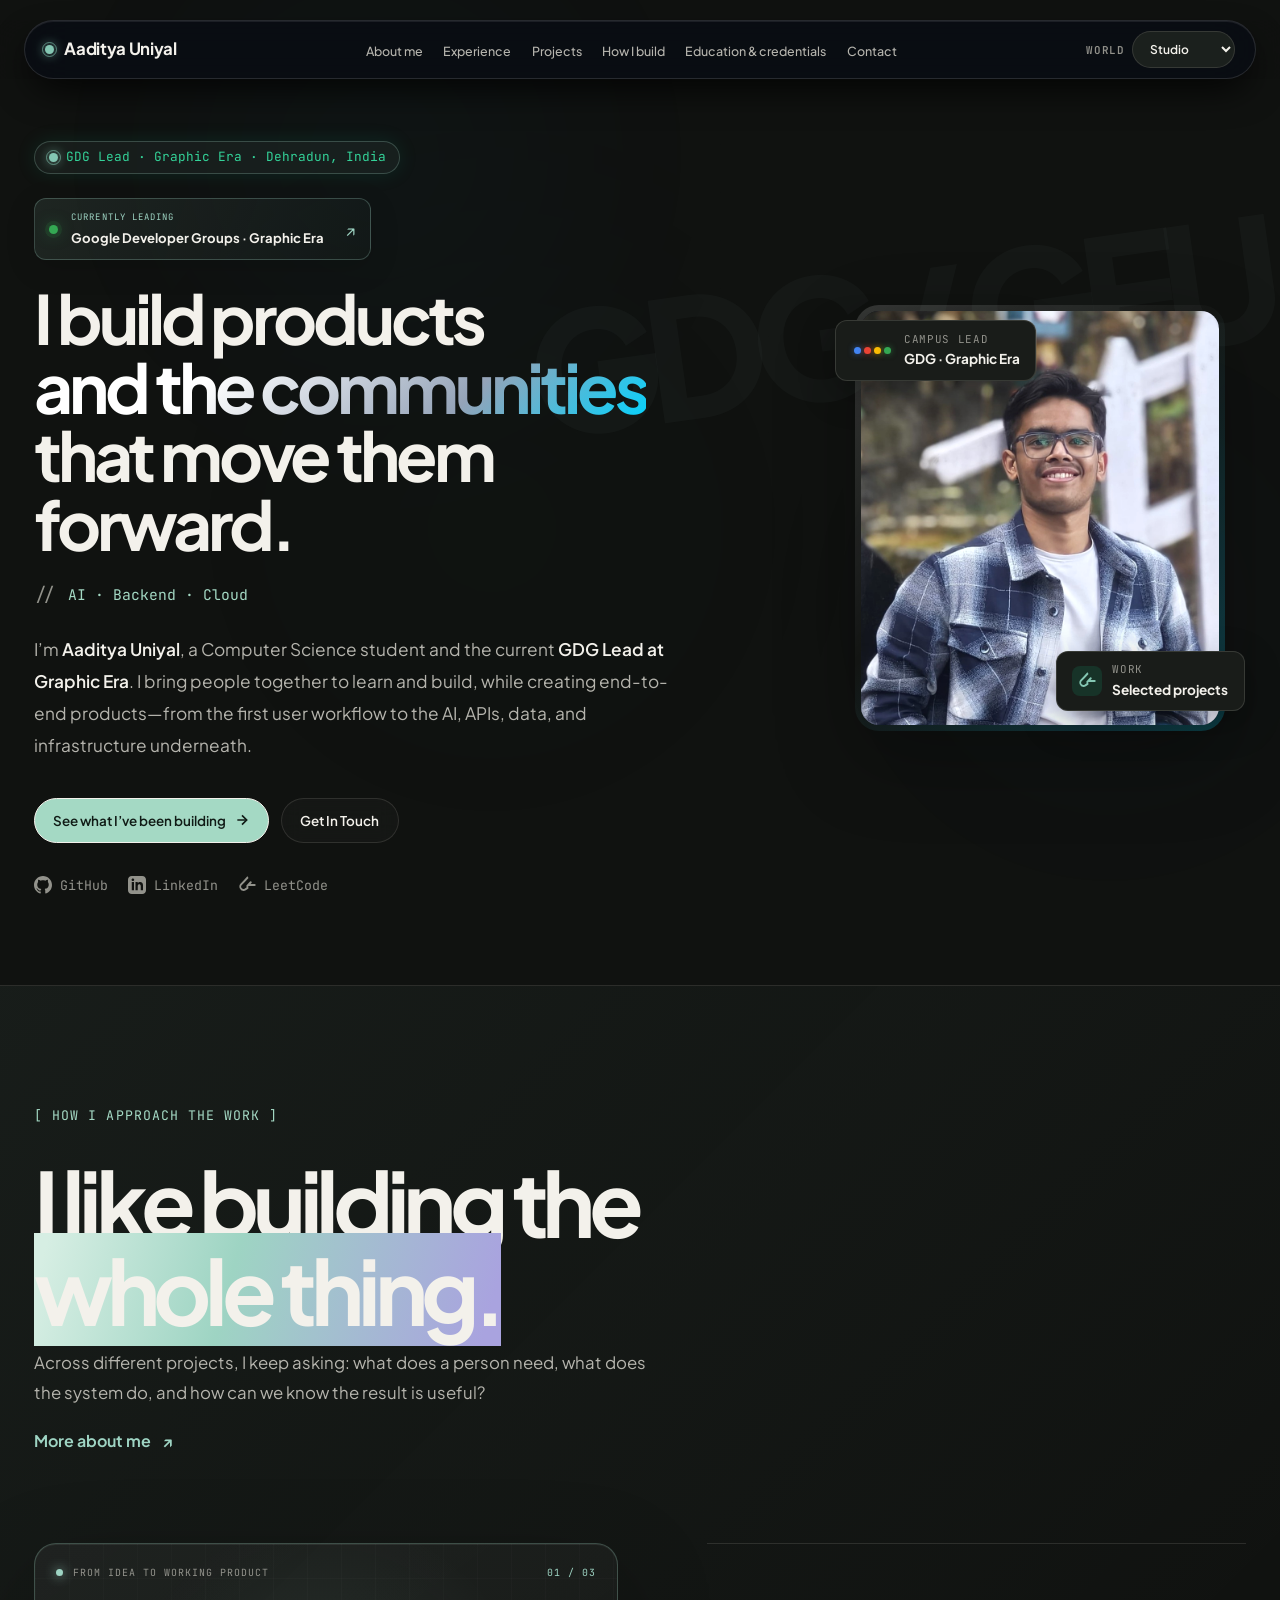
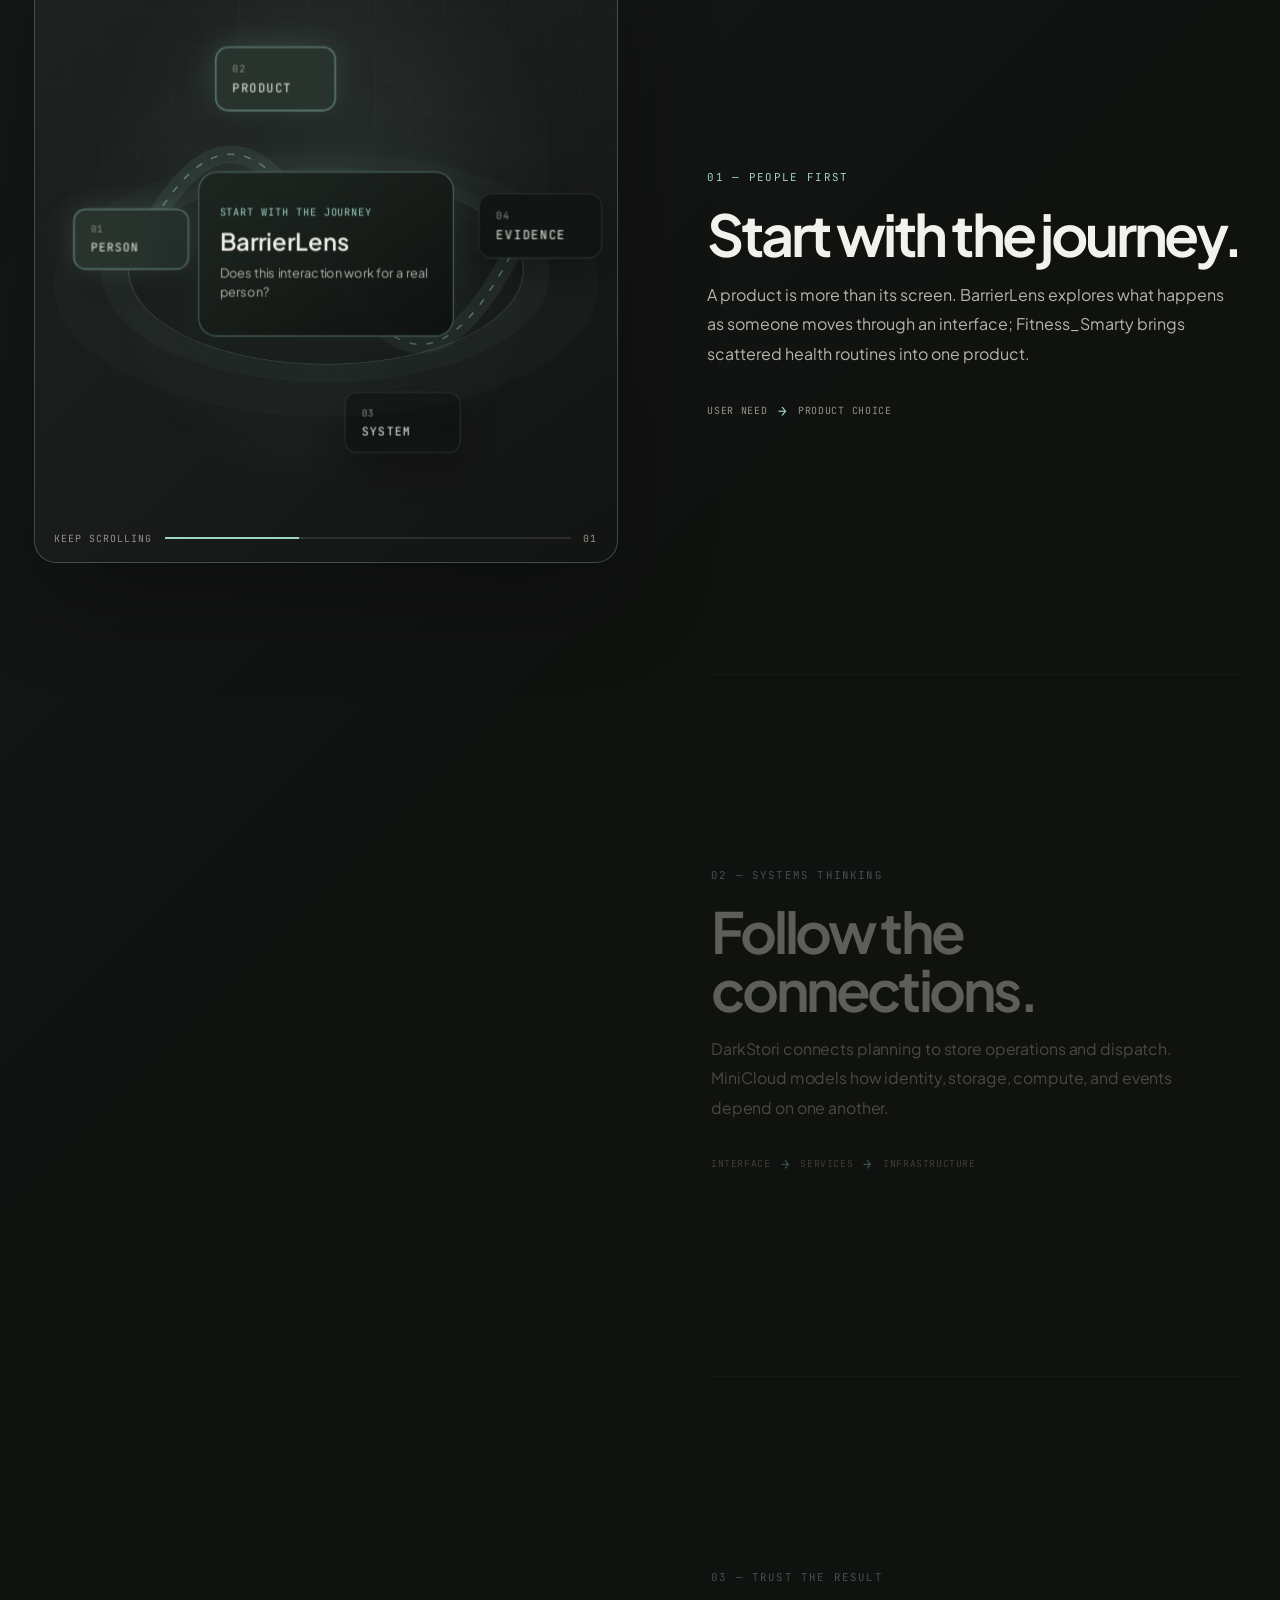
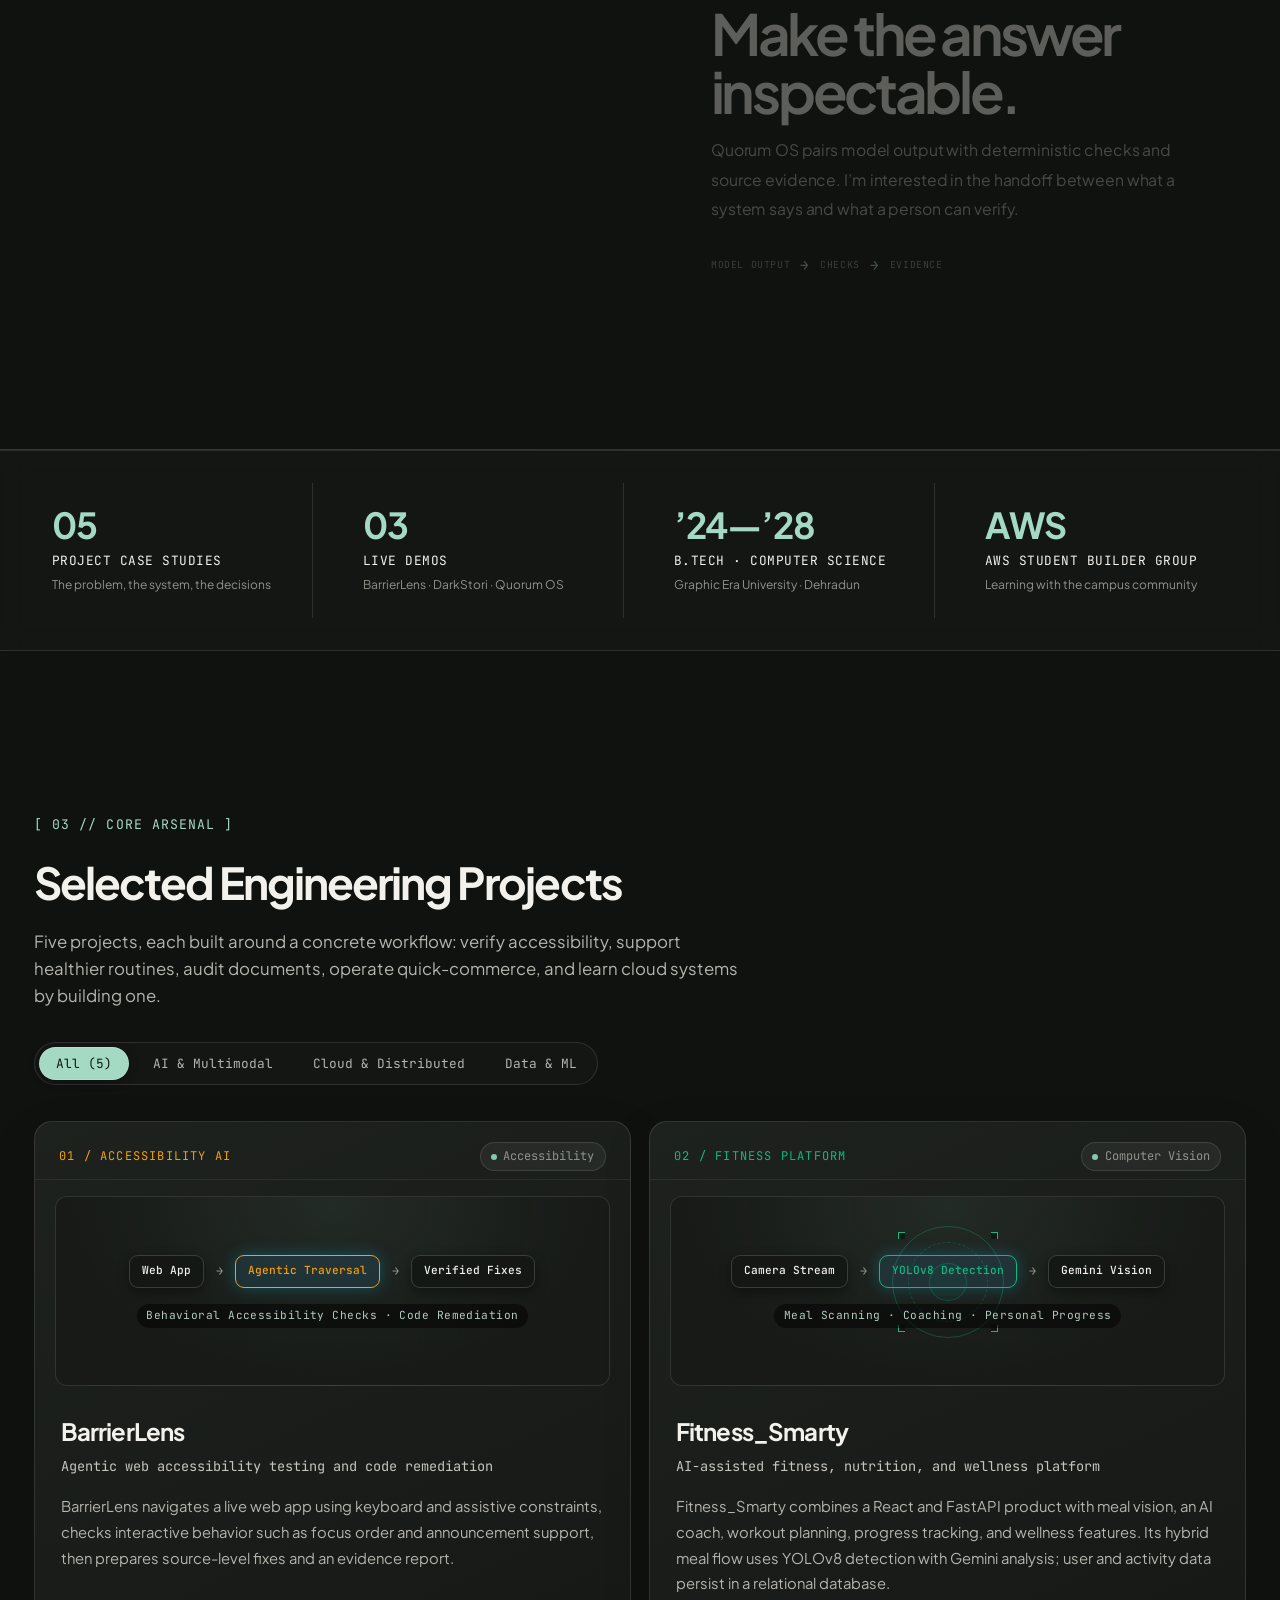
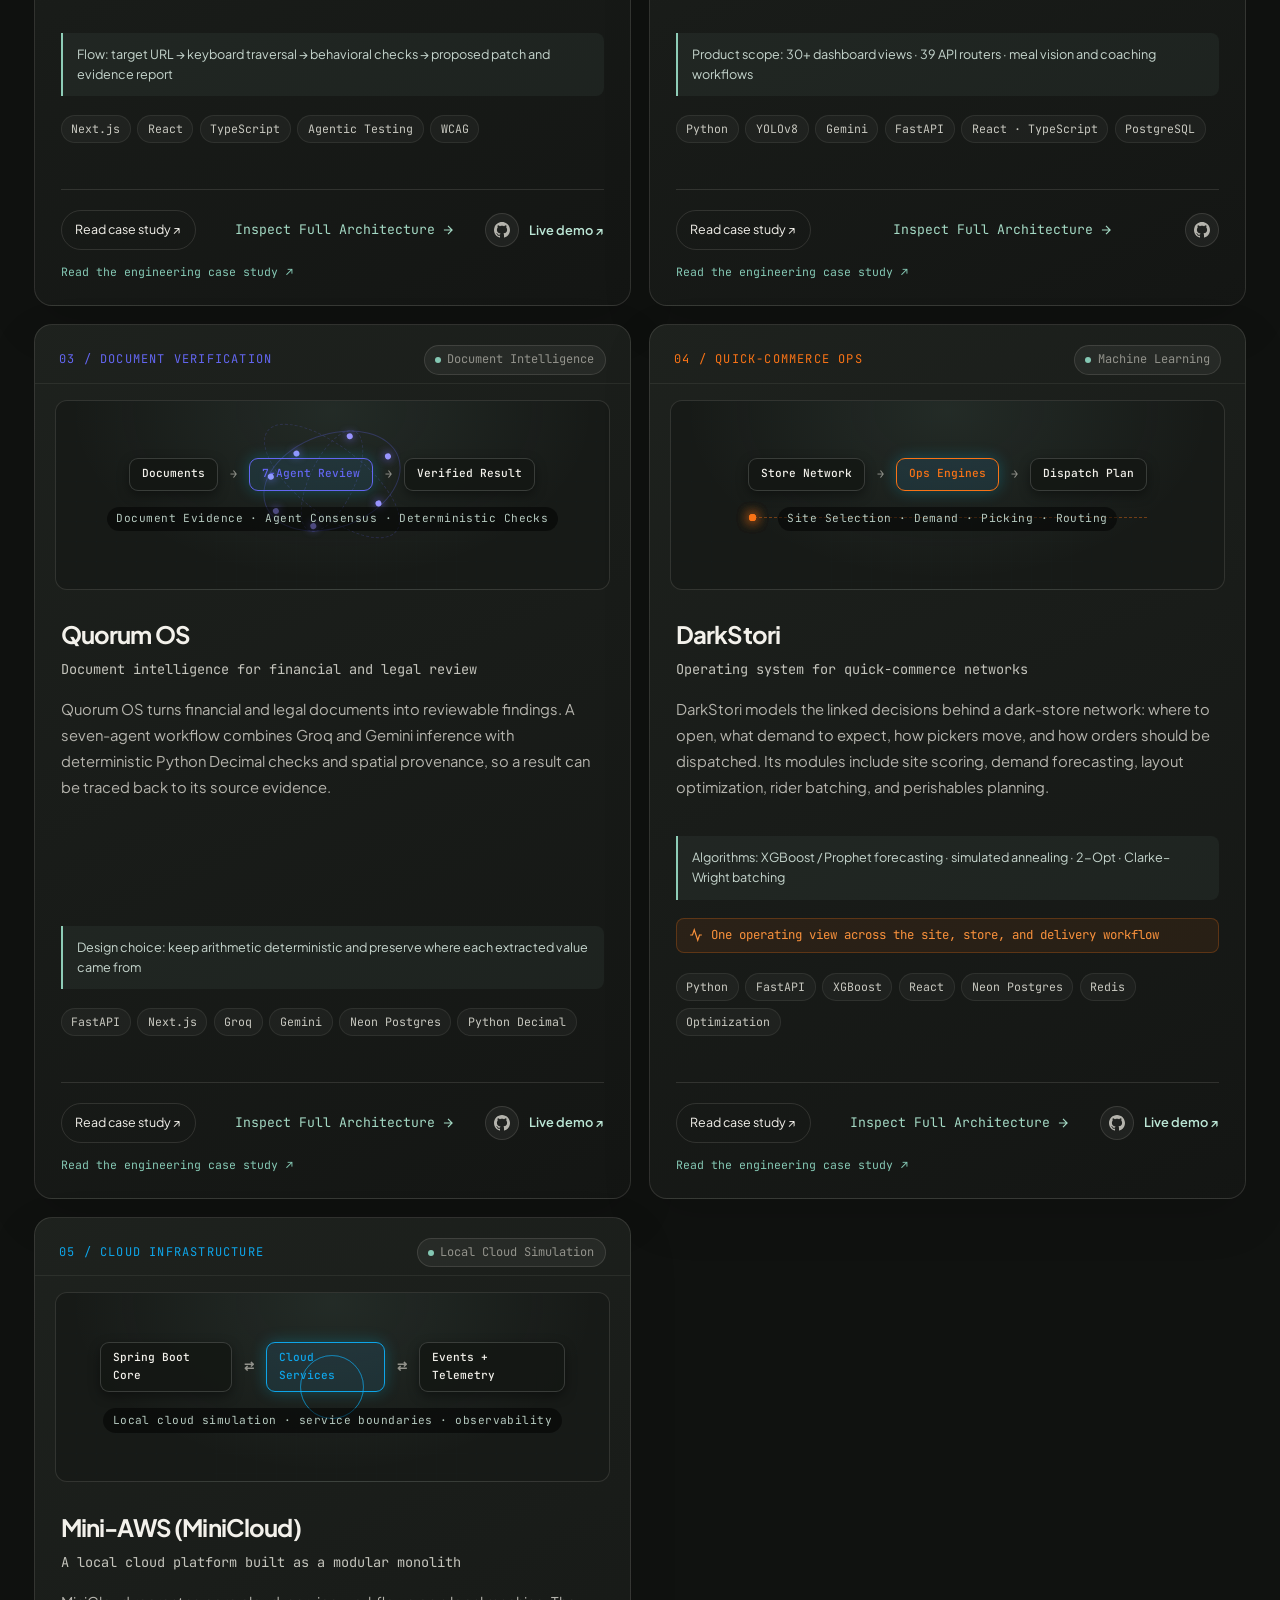
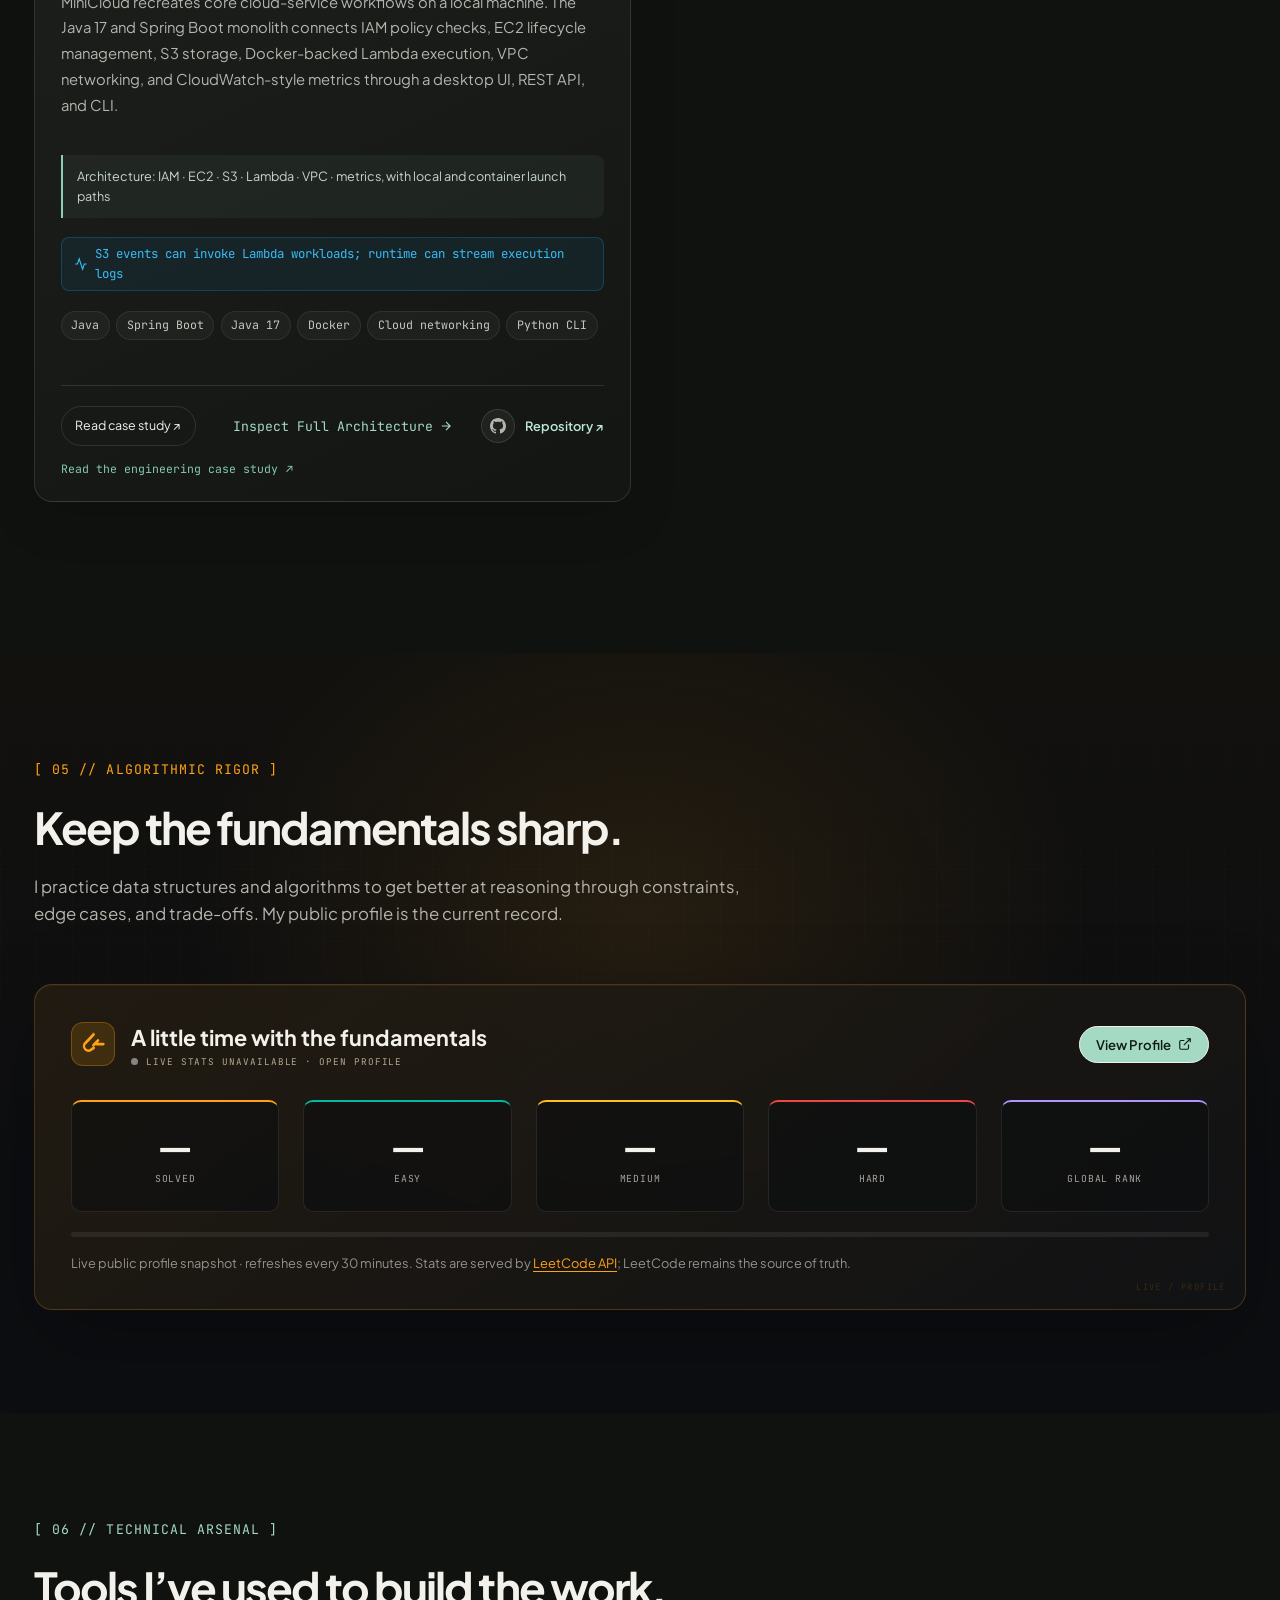
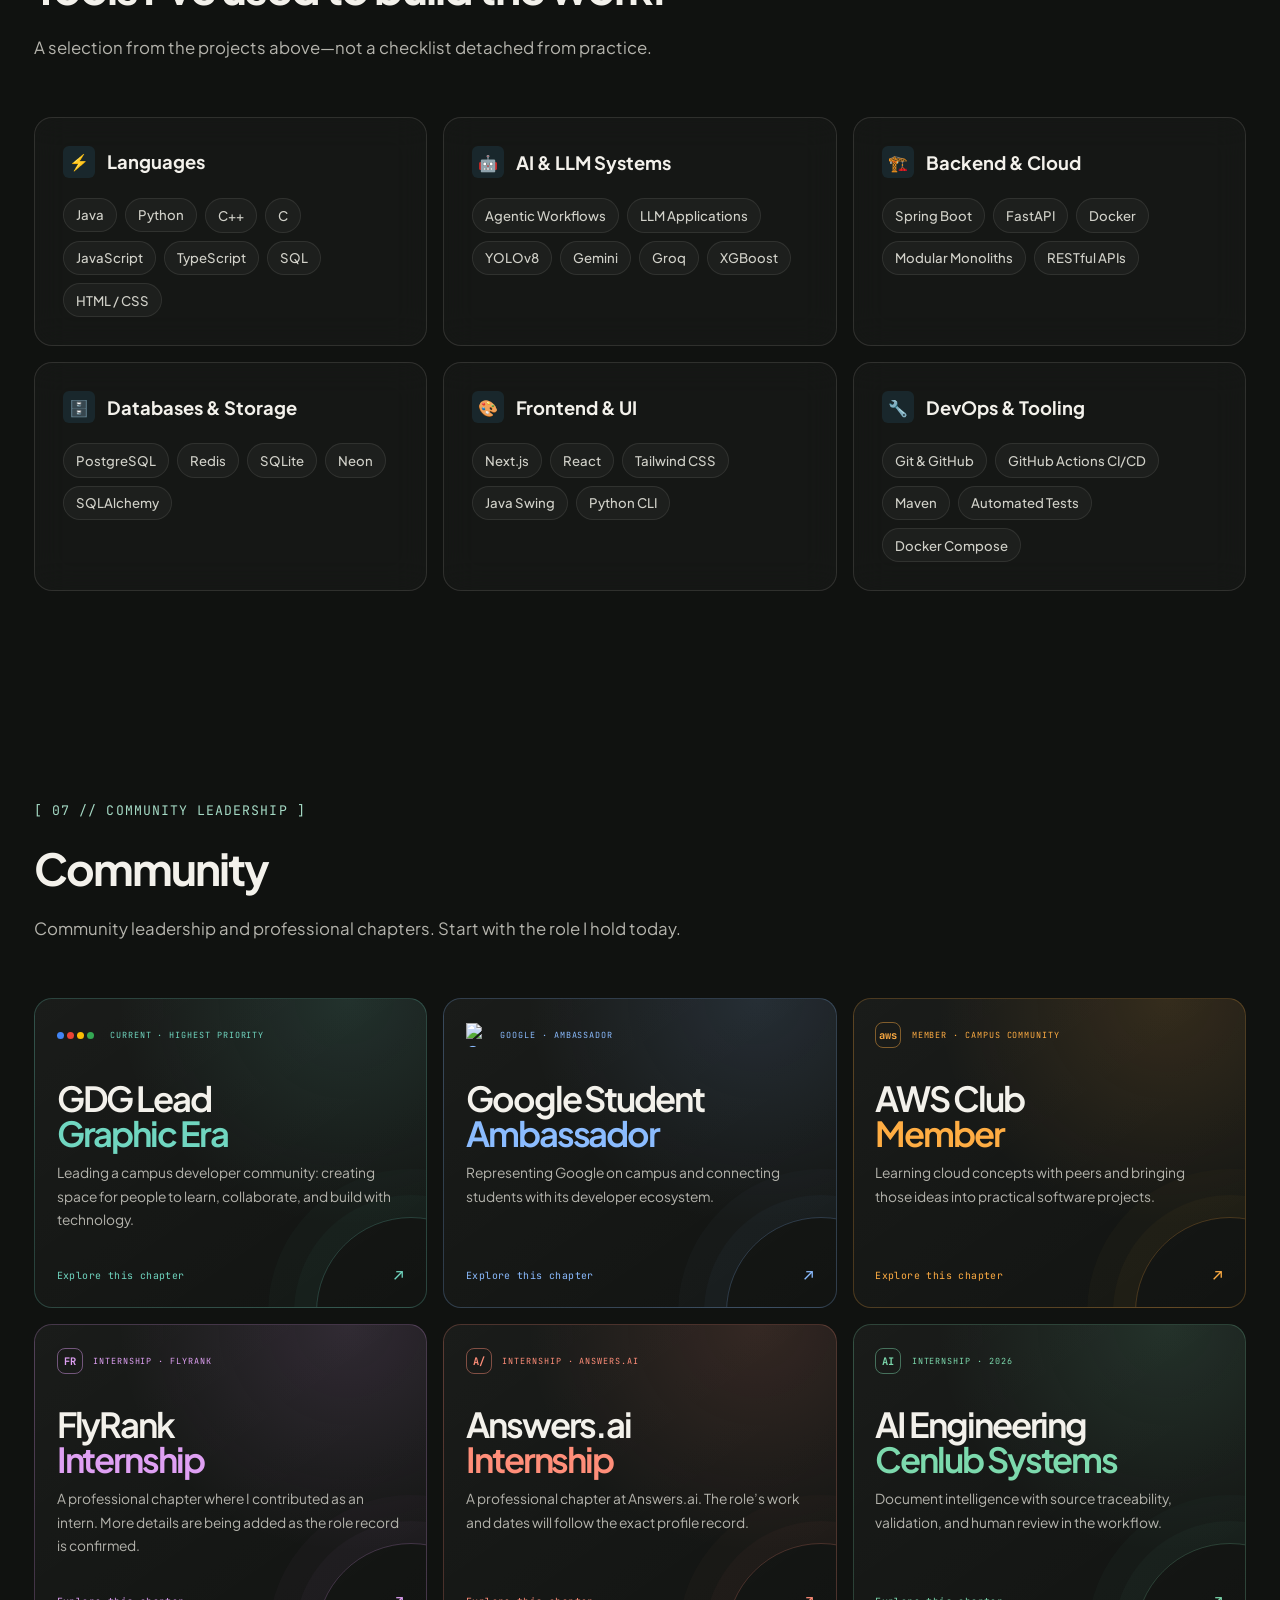
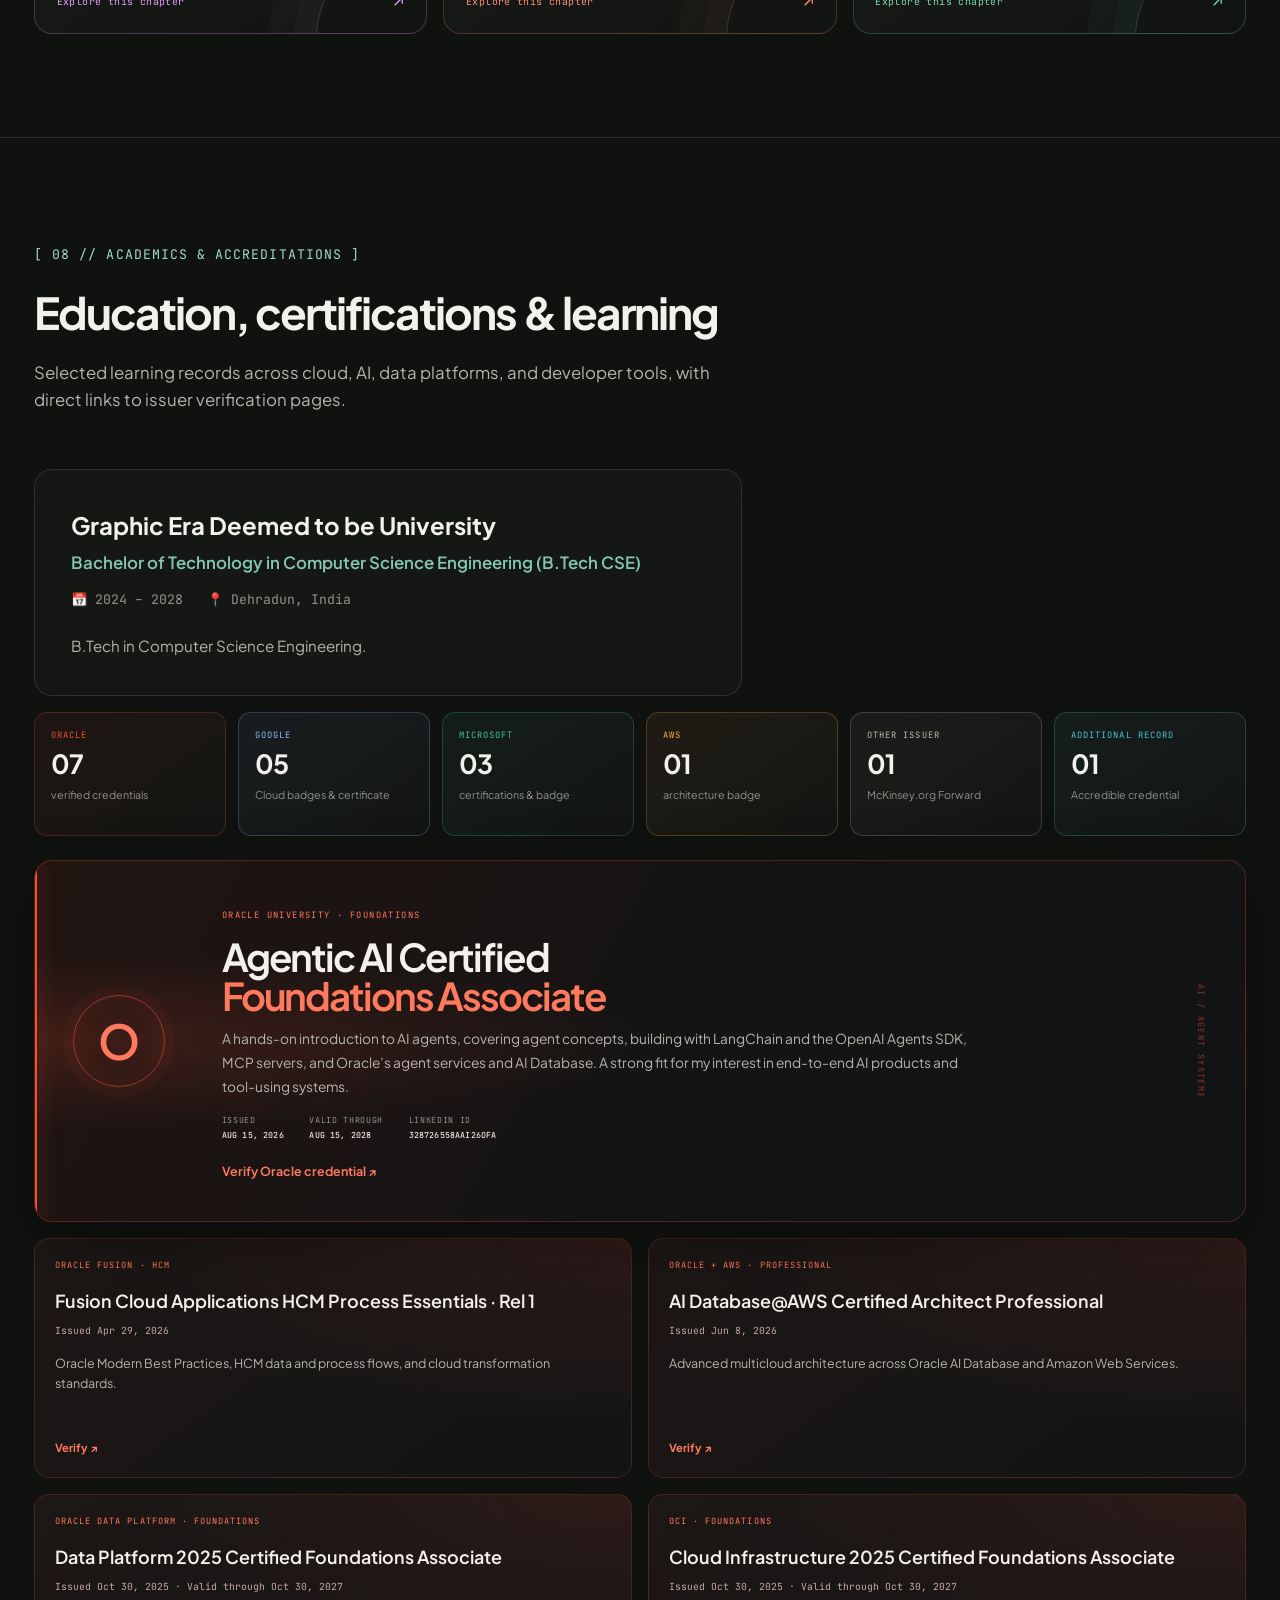
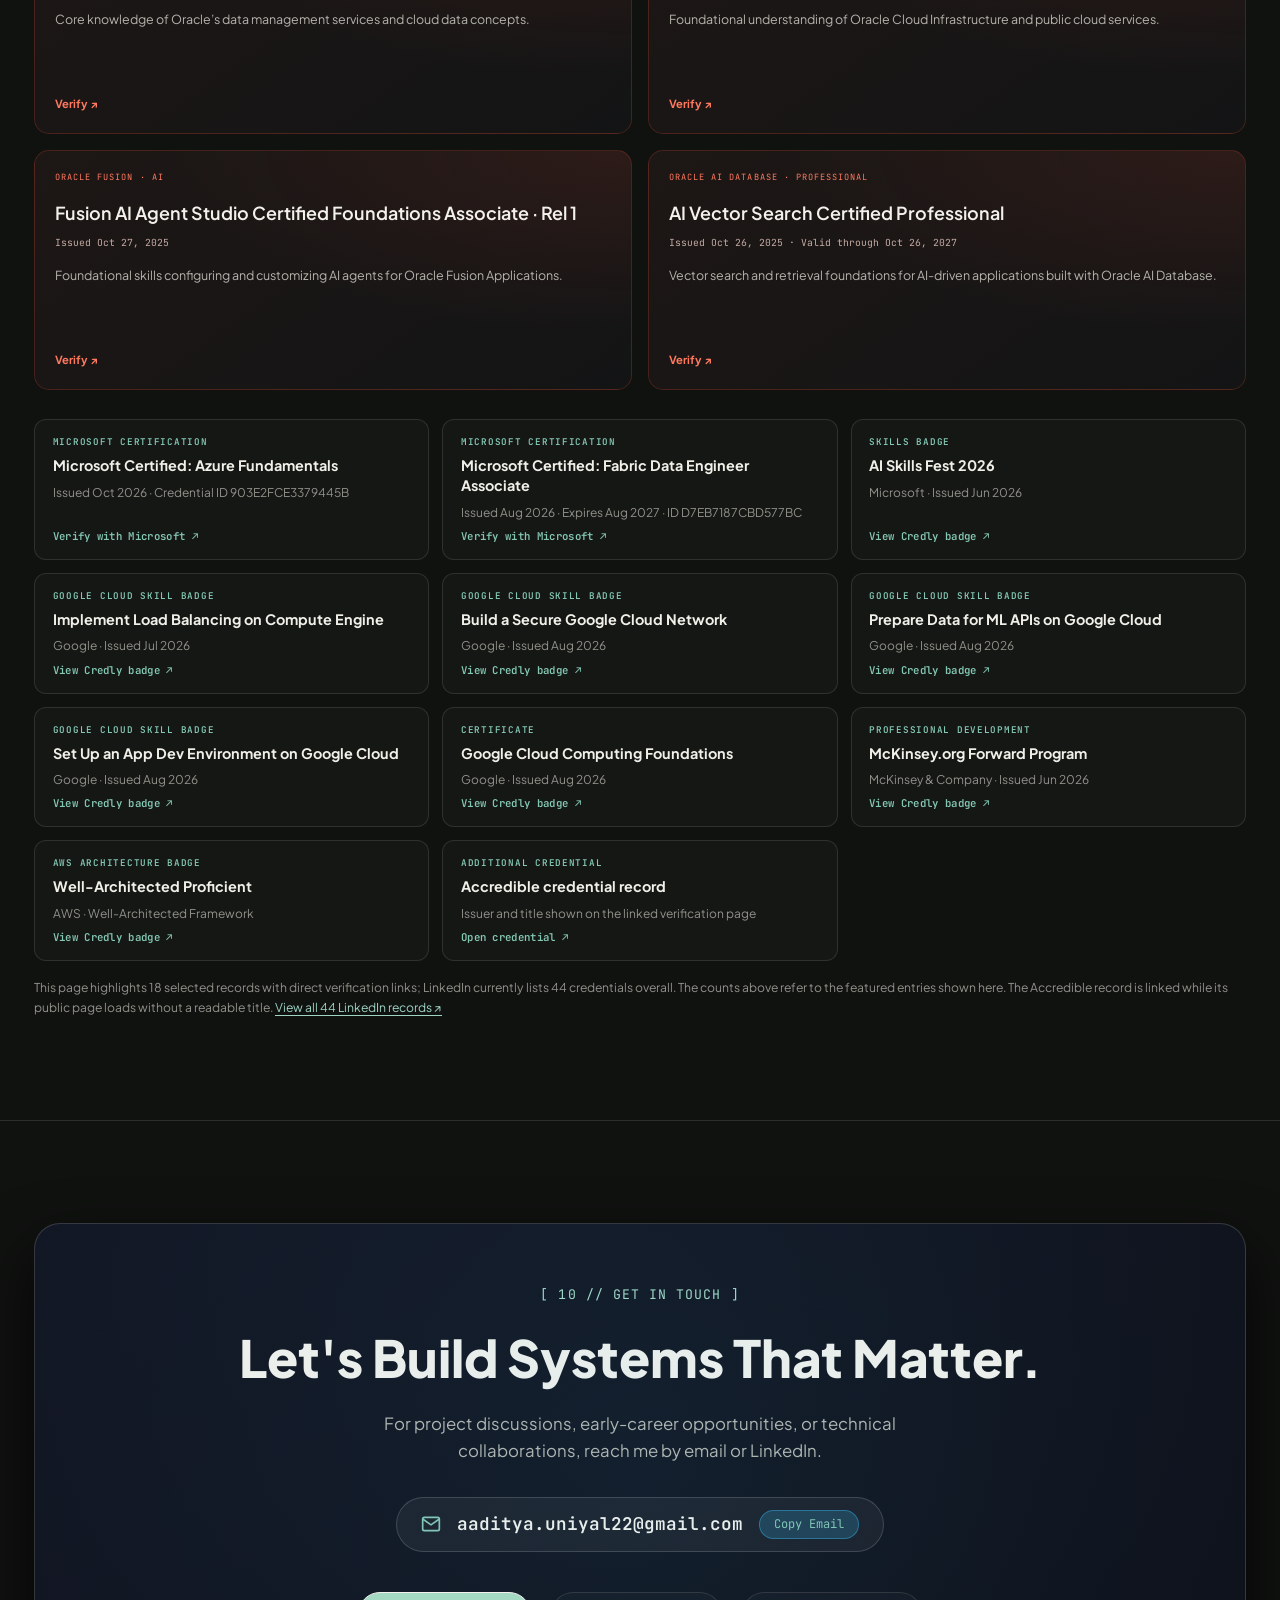
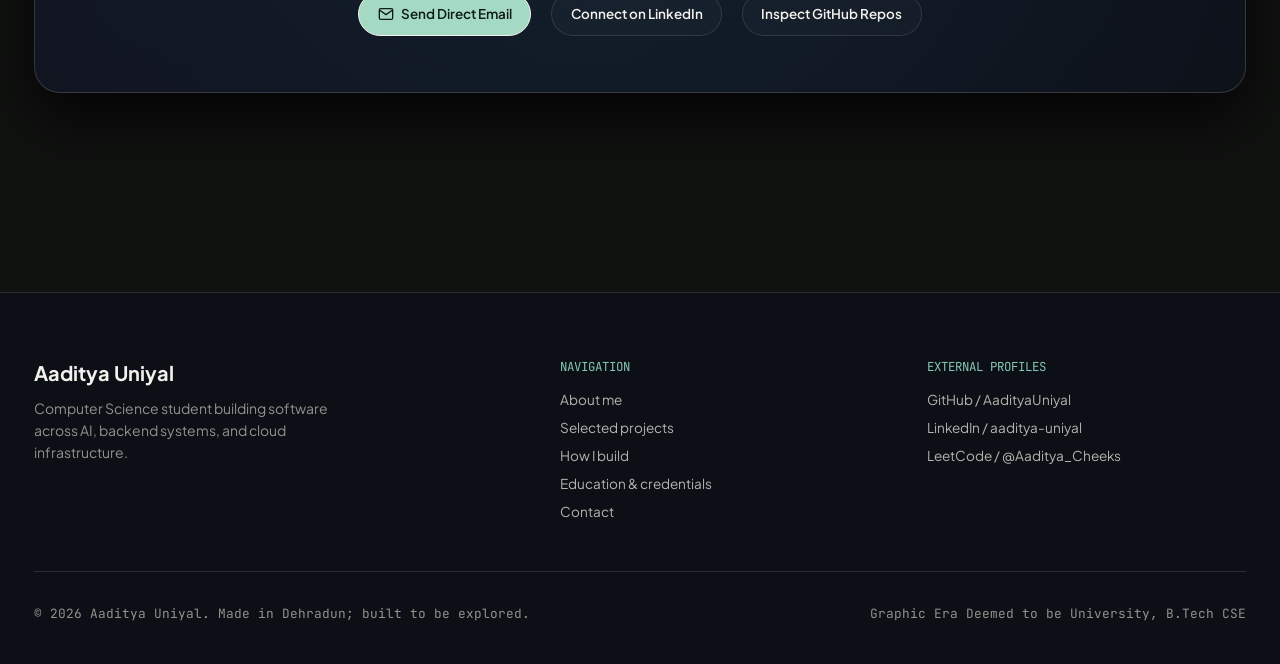
==== index.html @ 865a2ad7 "Add verified Oracle and issuer credentials" ====
<!DOCTYPE html>
<html lang="en">
<head>
  <meta charset="UTF-8">
  <meta name="viewport" content="width=device-width, initial-scale=1.0">
  <title>Aaditya Uniyal | End-to-End Product Builder</title>
  <meta name="description" content="Aaditya Uniyal is a Computer Science student at Graphic Era University who likes building end-to-end products—from user workflows to AI, APIs, data, and infrastructure.">
  
  <!-- OpenGraph Metadata -->
  <meta property="og:title" content="Aaditya Uniyal | End-to-End Product Builder">
  <meta property="og:description" content="A Computer Science student who likes building products all the way through. Explore the work and the thinking behind it.">
  <meta property="og:type" content="website">

  <!-- Favicon -->
  <link rel="icon" href="data:image/svg+xml,<svg xmlns=%22http://www.w3.org/2000/svg%22 viewBox=%220%22><text y=%2222%22 font-size=%2222%22>⚡</text></svg>">

  <!-- Google Fonts: Space Grotesk, Plus Jakarta Sans, JetBrains Mono -->
  <link rel="preconnect" href="https://fonts.googleapis.com">
  <link rel="preconnect" href="https://fonts.gstatic.com" crossorigin>
  <link href="https://fonts.googleapis.com/css2?family=JetBrains+Mono:wght@400;500;600;700&family=Plus+Jakarta+Sans:wght@400;500;600;700;800&family=Space+Grotesk:wght@500;600;700&display=swap" rel="stylesheet">

  <!-- Stylesheets -->
  <link rel="stylesheet" href="assets/css/style.css">
  <link rel="stylesheet" href="assets/css/components.css">
  <link rel="stylesheet" href="assets/css/animations.css">
  <link rel="stylesheet" href="assets/css/portfolio-polish.css">
  <link rel="stylesheet" href="assets/css/experience.css">
  <meta name="theme-color" content="#101210">
</head>
<body>
  <div class="intro-sequence" id="intro-sequence" aria-hidden="true">
    <div class="intro-orbit intro-orbit-one"></div><div class="intro-orbit intro-orbit-two"></div>
    <div class="intro-mark"><span class="gdg-dot dot-blue"></span><span class="gdg-dot dot-red"></span><span class="gdg-dot dot-yellow"></span><span class="gdg-dot dot-green"></span></div>
    <p>GRAPHIC ERA · DEHRADUN</p><strong>Build what brings people together.</strong>
  </div>
  <div class="reading-progress" aria-hidden="true"></div>

  <!-- Ambient Animated Atmosphere -->
  <div class="ambient-bg" aria-hidden="true">
    <div class="ambient-grid"></div>
    <div class="ambient-orb ambient-orb-1"></div>
    <div class="ambient-orb ambient-orb-2"></div>
    <div class="ambient-orb ambient-orb-3"></div>
  </div>

  <!-- Site Navigation Header -->
  <header class="site-header">
    <nav class="nav-bar">
      <a href="#hero" class="nav-brand" title="Aaditya Uniyal Portfolio">
        <span class="brand-dot"></span>
        <span>Aaditya Uniyal</span>
      </a>

      <ul class="nav-links" id="nav-links">
        <li><a href="about.html" class="nav-link">About me</a></li>
        <li><a href="experience.html" class="nav-link">Experience</a></li>
        <li><a href="#projects" class="nav-link">Projects</a></li>
        <li><a href="#approach" class="nav-link">How I build</a></li>
        <li><a href="#education" class="nav-link">Education & credentials</a></li>
        <li><a href="#contact" class="nav-link">Contact</a></li>
      </ul>

      <div class="nav-actions">
        <label class="theme-picker" for="theme-select"><span>World</span><select id="theme-select" aria-label="Choose portfolio theme"><option value="studio">Studio</option><option value="hero">Hero</option><option value="voxel">Voxel</option></select></label>
        <!-- Mobile Menu Toggle -->
        <button class="mobile-toggle" id="mobile-toggle" aria-label="Toggle mobile menu">
          <svg width="22" height="22" viewBox="0 0 24 24" fill="none" stroke="currentColor" stroke-width="2"><line x1="3" y1="12" x2="21" y2="12"></line><line x1="3" y1="6" x2="21" y2="6"></line><line x1="3" y1="18" x2="21" y2="18"></line></svg>
        </button>
      </div>
    </nav>
  </header>

  <main>
    <!-- HERO SECTION -->
    <section class="hero-section" id="hero">
      <div class="container">
        <div class="hero-grid">
          
          <!-- Left Column: Personal Narrative & Quick Actions -->
          <div class="hero-content">
            <div class="hero-meta-pill">
              <span class="brand-dot"></span>
              <span>GDG Lead · Graphic Era · Dehradun, India</span>
            </div>

            <a class="hero-leadership" href="#leadership"><span class="leadership-live" aria-hidden="true"></span><span><small>CURRENTLY LEADING</small><strong>Google Developer Groups · Graphic Era</strong></span><span class="leadership-arrow" aria-hidden="true">↗</span></a>

            <h1 class="hero-title">
              I build products<br>
              <span class="text-gradient">and the communities</span><br>that move them forward.
            </h1>

            <div class="hero-roles">
              <span class="role-prefix">//</span>
              <span class="role-label">AI · Backend · Cloud</span>
            </div>

            <p class="hero-bio">
              I’m <strong>Aaditya Uniyal</strong>, a Computer Science student and the current <strong>GDG Lead at Graphic Era</strong>. I bring people together to learn and build, while creating end-to-end products—from the first user workflow to the AI, APIs, data, and infrastructure underneath.
            </p>

            <div class="hero-cta-group">
              <a href="#projects" class="btn btn-primary">
                <span>See what I’ve been building</span>
                <svg width="16" height="16" viewBox="0 0 24 24" fill="none" stroke="currentColor" stroke-width="2.5"><line x1="5" y1="12" x2="19" y2="12"></line><polyline points="12 5 19 12 12 19"></polyline></svg>
              </a>
              <a href="#contact" class="btn btn-secondary btn-contact">
                <span>Get In Touch</span>
              </a>
            </div>

            <!-- Recruiter Quick Links -->
            <div class="hero-socials">
              <a href="https://github.com/AadityaUniyal" target="_blank" rel="noopener noreferrer" class="social-link" title="GitHub Profile">
                <svg width="18" height="18" viewBox="0 0 24 24" fill="currentColor"><path d="M12 0c-6.626 0-12 5.373-12 12 0 5.302 3.438 9.8 8.207 11.387.599.111.793-.261.793-.577v-2.234c-3.338.726-4.033-1.416-4.033-1.416-.546-1.387-1.333-1.756-1.333-1.756-1.089-.745.083-.729.083-.729 1.205.084 1.839 1.237 1.839 1.237 1.07 1.834 2.807 1.304 3.492.997.107-.775.418-1.305.762-1.604-2.665-.305-5.467-1.334-5.467-5.931 0-1.311.469-2.381 1.236-3.221-.124-.303-.535-1.524.117-3.176 0 0 1.008-.322 3.301 1.23.957-.266 1.983-.399 3.003-.404 1.02.005 2.047.138 3.006.404 2.291-1.552 3.297-1.23 3.297-1.23.653 1.653.242 2.874.118 3.176.77.84 1.235 1.911 1.235 3.221 0 4.609-2.807 5.624-5.479 5.921.43.372.823 1.102.823 2.222v3.293c0 .319.192.694.801.576 4.765-1.589 8.199-6.086 8.199-11.386 0-6.627-5.373-12-12-12z"/></svg>
                <span>GitHub</span>
              </a>
              <a href="https://www.linkedin.com/in/aaditya-uniyal-48ab7b342/" target="_blank" rel="noopener noreferrer" class="social-link" title="LinkedIn Profile">
                <svg width="18" height="18" viewBox="0 0 24 24" fill="currentColor"><path d="M19 0h-14c-2.761 0-5 2.239-5 5v14c0 2.761 2.239 5 5 5h14c2.762 0 5-2.239 5-5v-14c0-2.761-2.238-5-5-5zm-11 19h-3v-11h3v11zm-1.5-12.268c-.966 0-1.75-.79-1.75-1.764s.784-1.764 1.75-1.764 1.75.79 1.75 1.764-.783 1.764-1.75 1.764zm13.5 12.268h-3v-5.604c0-3.368-4-3.113-4 0v5.604h-3v-11h3v1.765c1.396-2.586 7-2.777 7 2.476v6.759z"/></svg>
                <span>LinkedIn</span>
              </a>
              <a href="https://leetcode.com/u/Aaditya_Cheeks/" target="_blank" rel="noopener noreferrer" class="social-link" title="LeetCode Profile">
                <svg width="18" height="18" viewBox="0 0 24 24" fill="currentColor"><path d="M13.483 0a1.374 1.374 0 0 0-.961.438L7.116 6.226l-3.854 4.126a5.266 5.266 0 0 0-1.209 2.104 5.35 5.35 0 0 0-.125.513 5.527 5.527 0 0 0 .062 2.362 5.874 5.874 0 0 0 .349 1.017 5.938 5.938 0 0 0 4.818 3.662 5.895 5.895 0 0 0 3.343-.934l3.03-2.13a1.36 1.36 0 0 0 .223-1.916 1.372 1.372 0 0 0-1.924-.228l-3.03 2.13a3.178 3.178 0 0 1-1.802.503 3.208 3.208 0 0 1-2.6-1.974 3.174 3.174 0 0 1-.188-.55 3.018 3.018 0 0 1-.034-1.281 2.87 2.87 0 0 1 .658-1.144L8.85 8.412l4.633-4.966a1.363 1.363 0 0 0 0-1.933 1.354 1.354 0 0 0-.96-.407zM16.97 7.07a1.36 1.36 0 0 0-.96.402l-4.545 4.872a1.364 1.364 0 0 0 .005 1.933 1.362 1.362 0 0 0 1.93-.005l4.545-4.872a1.364 1.364 0 0 0-.96-2.33h-.015zM22.25 10.667h-6.848a1.36 1.36 0 1 0 0 2.72h6.848a1.36 1.36 0 1 0 0-2.72z"/></svg>
                <span>LeetCode</span>
              </a>
            </div>
          </div>

          <!-- Right Column: Editorial Portrait Presentation -->
          <div class="hero-image-wrapper">
            <div class="portrait-frame">
              <div class="float-badge badge-top-left">
                <div class="gdg-dots-mini">
                  <span class="gdg-dot dot-blue"></span>
                  <span class="gdg-dot dot-red"></span>
                  <span class="gdg-dot dot-yellow"></span>
                  <span class="gdg-dot dot-green"></span>
                </div>
                <div>
                  <div class="badge-text-title">CAMPUS LEAD</div>
                  <div class="badge-text-val">GDG · Graphic Era</div>
                </div>
              </div>

              <div class="portrait-inner">
                <img src="assets/images/aaditya.jpg" alt="Aaditya Uniyal" class="portrait-img">
              </div>

              <div class="float-badge badge-bottom-right">
                <div class="badge-icon emerald">
                  <svg width="18" height="18" viewBox="0 0 24 24" fill="currentColor"><path d="M13.483 0a1.374 1.374 0 0 0-.961.438L7.116 6.226l-3.854 4.126a5.266 5.266 0 0 0-1.209 2.104 5.35 5.35 0 0 0-.125.513 5.527 5.527 0 0 0 .062 2.362 5.874 5.874 0 0 0 .349 1.017 5.938 5.938 0 0 0 4.818 3.662 5.895 5.895 0 0 0 3.343-.934l3.03-2.13a1.36 1.36 0 0 0 .223-1.916 1.372 1.372 0 0 0-1.924-.228l-3.03 2.13a3.178 3.178 0 0 1-1.802.503 3.208 3.208 0 0 1-2.6-1.974 3.174 3.174 0 0 1-.188-.55 3.018 3.018 0 0 1-.034-1.281 2.87 2.87 0 0 1 .658-1.144L8.85 8.412l4.633-4.966a1.363 1.363 0 0 0 0-1.933 1.354 1.354 0 0 0-.96-.407zM16.97 7.07a1.36 1.36 0 0 0-.96.402l-4.545 4.872a1.364 1.364 0 0 0 .005 1.933 1.362 1.362 0 0 0 1.93-.005l4.545-4.872a1.364 1.364 0 0 0-.96-2.33h-.015zM22.25 10.667h-6.848a1.36 1.36 0 1 0 0 2.72h6.848a1.36 1.36 0 1 0 0-2.72z"/></svg>
                </div>
                <div>
                <div class="badge-text-title">WORK</div>
                <div class="badge-text-val">Selected projects</div>
                </div>
              </div>
            </div>
          </div>

        </div>
      </div>
    </section>

    <section class="approach-section" id="approach" aria-labelledby="approach-title">
      <div class="container">
        <header class="approach-heading">
          <div class="section-indicator">[ HOW I APPROACH THE WORK ]</div>
          <h2 id="approach-title">I like building the <span class="text-gradient">whole thing.</span></h2>
          <p>Across different projects, I keep asking: what does a person need, what does the system do, and how can we know the result is useful?</p>
          <a href="about.html" class="approach-more">More about me <span aria-hidden="true">↗</span></a>
        </header>
        <div class="scroll-story" data-active="0">
          <aside class="scroll-stage" aria-label="Product building layers, updating as you scroll">
            <div class="stage-topline"><span class="stage-live-dot"></span><span>FROM IDEA TO WORKING PRODUCT</span><span class="stage-counter" id="stage-counter">01 / 03</span></div>
            <div class="stage-canvas">
              <div class="stage-halo"></div>
              <svg class="stage-connections" viewBox="0 0 600 500" aria-hidden="true"><path class="stage-path" d="M92 245 C165 105 225 105 300 245 S435 385 508 245"/><path class="stage-path-shadow" d="M92 245 C165 105 225 105 300 245 S435 385 508 245"/></svg>
              <div class="stage-chip stage-user"><span>01</span><strong>PERSON</strong></div>
              <div class="stage-chip stage-product"><span>02</span><strong>PRODUCT</strong></div>
              <div class="stage-chip stage-system"><span>03</span><strong>SYSTEM</strong></div>
              <div class="stage-chip stage-proof"><span>04</span><strong>EVIDENCE</strong></div>
              <div class="stage-core"><span class="stage-core-label" id="stage-label">START WITH THE JOURNEY</span><strong id="stage-project">BarrierLens</strong><p id="stage-description">Does this interaction work for a real person?</p></div>
            </div>
            <div class="stage-footline"><span>KEEP SCROLLING</span><span class="stage-progress"><i id="stage-progress"></i></span><span id="stage-step">01</span></div>
          </aside>
          <div class="scroll-chapters">
            <article class="scroll-chapter is-active" data-step="0" data-label="START WITH THE JOURNEY" data-project="BarrierLens" data-description="Does this interaction work for a real person?">
              <span class="chapter-index">01 — PEOPLE FIRST</span><h3>Start with the journey.</h3><p>A product is more than its screen. BarrierLens explores what happens as someone moves through an interface; Fitness_Smarty brings scattered health routines into one product.</p><span class="chapter-connector">USER NEED <b>→</b> PRODUCT CHOICE</span>
            </article>
            <article class="scroll-chapter" data-step="1" data-label="FOLLOW THE WHOLE SYSTEM" data-project="DarkStori + MiniCloud" data-description="How do the parts work together?">
              <span class="chapter-index">02 — SYSTEMS THINKING</span><h3>Follow the connections.</h3><p>DarkStori connects planning to store operations and dispatch. MiniCloud models how identity, storage, compute, and events depend on one another.</p><span class="chapter-connector">INTERFACE <b>→</b> SERVICES <b>→</b> INFRASTRUCTURE</span>
            </article>
            <article class="scroll-chapter" data-step="2" data-label="MAKE RESULTS INSPECTABLE" data-project="Quorum OS" data-description="Can someone trace the answer back to evidence?">
              <span class="chapter-index">03 — TRUST THE RESULT</span><h3>Make the answer inspectable.</h3><p>Quorum OS pairs model output with deterministic checks and source evidence. I’m interested in the handoff between what a system says and what a person can verify.</p><span class="chapter-connector">MODEL OUTPUT <b>→</b> CHECKS <b>→</b> EVIDENCE</span>
            </article>
          </div>
        </div>
      </div>
    </section>

    <!-- IMPACT METRICS STRIP -->
    <section class="impact-strip" aria-label="Key Engineering Metrics">
      <div class="container">
        <div class="metrics-grid">
          <div class="metric-item">
            <div class="metric-number"><span class="highlight">05</span></div>
            <div class="metric-label">Project case studies</div>
            <div class="metric-sub">The problem, the system, the decisions</div>
          </div>
          <div class="metric-item">
            <div class="metric-number"><span class="highlight">03</span></div>
            <div class="metric-label">Live demos</div>
            <div class="metric-sub">BarrierLens · DarkStori · Quorum OS</div>
          </div>
          <div class="metric-item">
            <div class="metric-number"><span class="highlight">’24—’28</span></div>
            <div class="metric-label">B.Tech · Computer Science</div>
            <div class="metric-sub">Graphic Era University · Dehradun</div>
          </div>
          <div class="metric-item">
            <div class="metric-number"><span class="highlight">AWS</span></div>
            <div class="metric-label">AWS Student Builder Group</div>
            <div class="metric-sub">Learning with the campus community</div>
          </div>
        </div>
      </div>
    </section>

    <!-- SELECTED PROJECT CASE STUDIES -->
    <section class="section" id="projects">
      <div class="container">
        
        <div class="projects-header-controls">
          <div class="section-header" style="margin-bottom: 0;">
            <div class="section-indicator">[ 03 // CORE ARSENAL ]</div>
            <h2 class="section-title">Selected Engineering Projects</h2>
            <p class="section-desc">Five projects, each built around a concrete workflow: verify accessibility, support healthier routines, audit documents, operate quick-commerce, and learn cloud systems by building one.</p>
          </div>

          <!-- Category Filter Bar -->
          <div class="project-filter-bar">
            <button class="filter-btn active" data-filter="all">All (5)</button>
            <button class="filter-btn" data-filter="ai">AI & Multimodal</button>
            <button class="filter-btn" data-filter="cloud">Cloud & Distributed</button>
            <button class="filter-btn" data-filter="data">Data & ML</button>
          </div>
        </div>

        <div class="projects-grid">

          <!-- PROJECT 01: BARRIERLENS -->
            <article class="project-card" data-project-id="barrier-lens" data-category="ai">
            <div class="project-badge-top">
              <span class="project-index">01 / ACCESSIBILITY AI</span>
              <span class="project-status"><span class="status-dot"></span>Accessibility</span>
            </div>

            <!-- Visual Blueprint Flow -->
            <div class="project-visual">
              <div class="blueprint-grid"></div>
              <div class="laser-scan-line" id="laser-barrierlens"></div>
              <div class="project-diagram-preview">
                <div class="diagram-node-flow">
                  <div class="diagram-node">Web App</div>
                  <span class="diagram-arrow">→</span>
                  <div class="diagram-node active-pulse" style="border-color: #f59e0b; color: #f59e0b;">Agentic Traversal</div>
                  <span class="diagram-arrow">→</span>
                  <div class="diagram-node">Verified Fixes</div>
                </div>
                <div class="diagram-caption" style="color: #f59e0b;">Behavioral Accessibility Checks · Code Remediation</div>
              </div>
            </div>

            <div class="project-content">
              <h3 class="project-title">BarrierLens</h3>
              <div class="project-tagline">Agentic web accessibility testing and code remediation</div>
              <p class="project-description">
                BarrierLens navigates a live web app using keyboard and assistive constraints, checks interactive behavior such as focus order and announcement support, then prepares source-level fixes and an evidence report.
              </p>

              <div class="project-proof-line">Flow: target URL → keyboard traversal → behavioral checks → proposed patch and evidence report</div>

              <div class="project-tags">
                <span class="tech-tag">Next.js</span>
                <span class="tech-tag">React</span>
                <span class="tech-tag">TypeScript</span>
                <span class="tech-tag">Agentic Testing</span>
                <span class="tech-tag">WCAG</span>
              </div>

              <div class="project-actions">
                <button class="project-inspect-btn" data-project="barrier-lens">
                  <span>Inspect Full Architecture</span>
                  <svg width="14" height="14" viewBox="0 0 24 24" fill="none" stroke="currentColor" stroke-width="2"><path d="M5 12h14M12 5l7 7-7 7"/></svg>
                </button>
                <div class="project-links">
                  <a href="https://github.com/AadityaUniyal/BarrierLens" target="_blank" rel="noopener noreferrer" class="icon-btn" title="View Source on GitHub">
                    <svg width="16" height="16" viewBox="0 0 24 24" fill="currentColor"><path d="M12 0c-6.626 0-12 5.373-12 12 0 5.302 3.438 9.8 8.207 11.387.599.111.793-.261.793-.577v-2.234c-3.338.726-4.033-1.416-4.033-1.416-.546-1.387-1.333-1.756-1.333-1.756-1.089-.745.083-.729.083-.729 1.205.084 1.839 1.237 1.839 1.237 1.07 1.834 2.807 1.304 3.492.997.107-.775.418-1.305.762-1.604-2.665-.305-5.467-1.334-5.467-5.931 0-1.311.469-2.381 1.236-3.221-.124-.303-.535-1.524.117-3.176 0 0 1.008-.322 3.301 1.23.957-.266 1.983-.399 3.003-.404 1.02.005 2.047.138 3.006.404 2.291-1.552 3.297-1.23 3.297-1.23.653 1.653.242 2.874.118 3.176.77.84 1.235 1.911 1.235 3.221 0 4.609-2.807 5.624-5.479 5.921.43.372.823 1.102.823 2.222v3.293c0 .319.192.694.801.576 4.765-1.589 8.199-6.086 8.199-11.386 0-6.627-5.373-12-12-12z"/></svg>
                  </a>
                  <a href="http://43.205.254.136" target="_blank" rel="noopener noreferrer" class="project-live-link">Live demo ↗</a>
                </div>
              </div>
              <a class="project-case-link" href="projects/barrier-lens.html">Read the engineering case study <span aria-hidden="true">↗</span></a>
            </div>
          </article>

          <!-- PROJECT 02: FITNESS_SMARTY -->
          <article class="project-card" data-project-id="fitness-smarty" data-category="ai">
            <div class="project-badge-top">
              <span class="project-index">02 / FITNESS PLATFORM</span>
              <span class="project-status"><span class="status-dot"></span>Computer Vision</span>
            </div>

            <div class="project-visual">
              <div class="blueprint-grid"></div>
              <div class="vision-reticle" aria-hidden="true"><i></i><i></i><i></i><i></i></div>
              <div class="project-diagram-preview">
                <div class="diagram-node-flow">
                  <div class="diagram-node">Camera Stream</div>
                  <span class="diagram-arrow">→</span>
                  <div class="diagram-node active-pulse" style="border-color: #10b981; color: #10b981;">YOLOv8 Detection</div>
                  <span class="diagram-arrow">→</span>
                  <div class="diagram-node">Gemini Vision</div>
                </div>
                <div class="diagram-caption" style="color: #10b981;">Meal Scanning · Coaching · Personal Progress</div>
              </div>
            </div>

            <div class="project-content">
              <h3 class="project-title">Fitness_Smarty</h3>
              <div class="project-tagline">AI-assisted fitness, nutrition, and wellness platform</div>
              <p class="project-description">
                Fitness_Smarty combines a React and FastAPI product with meal vision, an AI coach, workout planning, progress tracking, and wellness features. Its hybrid meal flow uses YOLOv8 detection with Gemini analysis; user and activity data persist in a relational database.
              </p>

              <div class="project-proof-line">Product scope: 30+ dashboard views · 39 API routers · meal vision and coaching workflows</div>

              <div class="project-tags">
                <span class="tech-tag">Python</span>
                <span class="tech-tag">YOLOv8</span>
                <span class="tech-tag">Gemini</span>
                <span class="tech-tag">FastAPI</span>
                <span class="tech-tag">React · TypeScript</span>
                <span class="tech-tag">PostgreSQL</span>
              </div>

              <div class="project-actions">
                <button class="project-inspect-btn" data-project="fitness-smarty">
                  <span>Inspect Full Architecture</span>
                  <svg width="14" height="14" viewBox="0 0 24 24" fill="none" stroke="currentColor" stroke-width="2"><path d="M5 12h14M12 5l7 7-7 7"/></svg>
                </button>
                <div class="project-links">
                  <a href="https://github.com/AadityaUniyal/Fitness_Smarty" target="_blank" rel="noopener noreferrer" class="icon-btn" title="View Source on GitHub">
                    <svg width="16" height="16" viewBox="0 0 24 24" fill="currentColor"><path d="M12 0c-6.626 0-12 5.373-12 12 0 5.302 3.438 9.8 8.207 11.387.599.111.793-.261.793-.577v-2.234c-3.338.726-4.033-1.416-4.033-1.416-.546-1.387-1.333-1.756-1.333-1.756-1.089-.745.083-.729.083-.729 1.205.084 1.839 1.237 1.839 1.237 1.07 1.834 2.807 1.304 3.492.997.107-.775.418-1.305.762-1.604-2.665-.305-5.467-1.334-5.467-5.931 0-1.311.469-2.381 1.236-3.221-.124-.303-.535-1.524.117-3.176 0 0 1.008-.322 3.301 1.23.957-.266 1.983-.399 3.003-.404 1.02.005 2.047.138 3.006.404 2.291-1.552 3.297-1.23 3.297-1.23.653 1.653.242 2.874.118 3.176.77.84 1.235 1.911 1.235 3.221 0 4.609-2.807 5.624-5.479 5.921.43.372.823 1.102.823 2.222v3.293c0 .319.192.694.801.576 4.765-1.589 8.199-6.086 8.199-11.386 0-6.627-5.373-12-12-12z"/></svg>
                  </a>
                </div>
              </div>
              <a class="project-case-link" href="projects/fitness-smarty.html">Read the engineering case study <span aria-hidden="true">↗</span></a>
            </div>
          </article>

          <!-- PROJECT 03: QUORUM -->
          <article class="project-card" data-project-id="quorum" data-category="cloud ai">
            <div class="project-badge-top">
              <span class="project-index">03 / DOCUMENT VERIFICATION</span>
              <span class="project-status"><span class="status-dot"></span>Document Intelligence</span>
            </div>

            <div class="project-visual">
              <div class="blueprint-grid"></div>
              <div class="evidence-orbit" aria-hidden="true"><i></i><i></i><i></i><i></i><i></i><i></i><i></i></div>
              <div class="project-diagram-preview">
                <div class="diagram-node-flow">
                  <div class="diagram-node">Documents</div>
                  <span class="diagram-arrow">→</span>
                  <div class="diagram-node active-pulse" style="border-color: #6366f1; color: #6366f1;">7-Agent Review</div>
                  <span class="diagram-arrow">→</span>
                  <div class="diagram-node">Verified Result</div>
                </div>
                <div class="diagram-caption" style="color: #6366f1;">Document Evidence · Agent Consensus · Deterministic Checks</div>
              </div>
            </div>

            <div class="project-content">
              <h3 class="project-title">Quorum OS</h3>
              <div class="project-tagline">Document intelligence for financial and legal review</div>
              <p class="project-description">
                Quorum OS turns financial and legal documents into reviewable findings. A seven-agent workflow combines Groq and Gemini inference with deterministic Python Decimal checks and spatial provenance, so a result can be traced back to its source evidence.
              </p>

              <div class="project-proof-line">Design choice: keep arithmetic deterministic and preserve where each extracted value came from</div>

              <div class="project-tags">
                <span class="tech-tag">FastAPI</span>
                <span class="tech-tag">Next.js</span>
                <span class="tech-tag">Groq</span>
                <span class="tech-tag">Gemini</span>
                <span class="tech-tag">Neon Postgres</span>
                <span class="tech-tag">Python Decimal</span>
              </div>

              <div class="project-actions">
                <button class="project-inspect-btn" data-project="quorum">
                  <span>Inspect Full Architecture</span>
                  <svg width="14" height="14" viewBox="0 0 24 24" fill="none" stroke="currentColor" stroke-width="2"><path d="M5 12h14M12 5l7 7-7 7"/></svg>
                </button>
                <div class="project-links">
                  <a href="https://github.com/AadityaUniyal/Quorum-" target="_blank" rel="noopener noreferrer" class="icon-btn" title="View Source on GitHub">
                    <svg width="16" height="16" viewBox="0 0 24 24" fill="currentColor"><path d="M12 0c-6.626 0-12 5.373-12 12 0 5.302 3.438 9.8 8.207 11.387.599.111.793-.261.793-.577v-2.234c-3.338.726-4.033-1.416-4.033-1.416-.546-1.387-1.333-1.756-1.333-1.756-1.089-.745.083-.729.083-.729 1.205.084 1.839 1.237 1.839 1.237 1.07 1.834 2.807 1.304 3.492.997.107-.775.418-1.305.762-1.604-2.665-.305-5.467-1.334-5.467-5.931 0-1.311.469-2.381 1.236-3.221-.124-.303-.535-1.524.117-3.176 0 0 1.008-.322 3.301 1.23.957-.266 1.983-.399 3.003-.404 1.02.005 2.047.138 3.006.404 2.291-1.552 3.297-1.23 3.297-1.23.653 1.653.242 2.874.118 3.176.77.84 1.235 1.911 1.235 3.221 0 4.609-2.807 5.624-5.479 5.921.43.372.823 1.102.823 2.222v3.293c0 .319.192.694.801.576 4.765-1.589 8.199-6.086 8.199-11.386 0-6.627-5.373-12-12-12z"/></svg>
                  </a>
                  <a href="https://quorum-os.vercel.app" target="_blank" rel="noopener noreferrer" class="project-live-link">Live demo ↗</a>
                </div>
              </div>
              <a class="project-case-link" href="projects/quorum.html">Read the engineering case study <span aria-hidden="true">↗</span></a>
            </div>
          </article>

          <!-- PROJECT 04: DARKSTORI -->
          <article class="project-card" data-project-id="darkstori" data-category="data">
            <div class="project-badge-top">
              <span class="project-index">04 / QUICK-COMMERCE OPS</span>
              <span class="project-status"><span class="status-dot"></span>Machine Learning</span>
            </div>

            <div class="project-visual">
              <div class="blueprint-grid"></div>
              <div class="dispatch-route" aria-hidden="true"><i></i><i></i><i></i></div>
              <div class="project-diagram-preview">
                <div class="diagram-node-flow">
                  <div class="diagram-node">Store Network</div>
                  <span class="diagram-arrow">→</span>
                  <div class="diagram-node active-pulse" style="border-color: #f97316; color: #f97316;">Ops Engines</div>
                  <span class="diagram-arrow">→</span>
                  <div class="diagram-node">Dispatch Plan</div>
                </div>
                <div class="diagram-caption" style="color: #f97316;">Site Selection · Demand · Picking · Routing</div>
              </div>
            </div>

            <div class="project-content">
              <h3 class="project-title">DarkStori</h3>
              <div class="project-tagline">Operating system for quick-commerce networks</div>
              <p class="project-description">
                DarkStori models the linked decisions behind a dark-store network: where to open, what demand to expect, how pickers move, and how orders should be dispatched. Its modules include site scoring, demand forecasting, layout optimization, rider batching, and perishables planning.
              </p>

              <div class="project-proof-line">Algorithms: XGBoost / Prophet forecasting · simulated annealing · 2-Opt · Clarke–Wright batching</div>

            <div class="project-metrics-chip" style="background: rgba(249, 115, 22, 0.08); border-color: rgba(249, 115, 22, 0.25); color: #fb923c;">
                <svg width="14" height="14" viewBox="0 0 24 24" fill="none" stroke="currentColor" stroke-width="2"><polyline points="22 12 18 12 15 21 9 3 6 12 2 12"></polyline></svg>
                <span>One operating view across the site, store, and delivery workflow</span>
              </div>

              <div class="project-tags">
                <span class="tech-tag">Python</span>
                <span class="tech-tag">FastAPI</span>
                <span class="tech-tag">XGBoost</span>
                <span class="tech-tag">React</span>
                <span class="tech-tag">Neon Postgres</span>
                <span class="tech-tag">Redis</span>
                <span class="tech-tag">Optimization</span>
              </div>

              <div class="project-actions">
                <button class="project-inspect-btn" data-project="darkstori">
                  <span>Inspect Full Architecture</span>
                  <svg width="14" height="14" viewBox="0 0 24 24" fill="none" stroke="currentColor" stroke-width="2"><path d="M5 12h14M12 5l7 7-7 7"/></svg>
                </button>
                <div class="project-links">
                  <a href="https://github.com/AadityaUniyal/Darkstori" target="_blank" rel="noopener noreferrer" class="icon-btn" title="View Source on GitHub">
                    <svg width="16" height="16" viewBox="0 0 24 24" fill="currentColor"><path d="M12 0c-6.626 0-12 5.373-12 12 0 5.302 3.438 9.8 8.207 11.387.599.111.793-.261.793-.577v-2.234c-3.338.726-4.033-1.416-4.033-1.416-.546-1.387-1.333-1.756-1.333-1.756-1.089-.745.083-.729.083-.729 1.205.084 1.839 1.237 1.839 1.237 1.07 1.834 2.807 1.304 3.492.997.107-.775.418-1.305.762-1.604-2.665-.305-5.467-1.334-5.467-5.931 0-1.311.469-2.381 1.236-3.221-.124-.303-.535-1.524.117-3.176 0 0 1.008-.322 3.301 1.23.957-.266 1.983-.399 3.003-.404 1.02.005 2.047.138 3.006.404 2.291-1.552 3.297-1.23 3.297-1.23.653 1.653.242 2.874.118 3.176.77.84 1.235 1.911 1.235 3.221 0 4.609-2.807 5.624-5.479 5.921.43.372.823 1.102.823 2.222v3.293c0 .319.192.694.801.576 4.765-1.589 8.199-6.086 8.199-11.386 0-6.627-5.373-12-12-12z"/></svg>
                  </a>
                  <a href="https://darkstori.vercel.app" target="_blank" rel="noopener noreferrer" class="project-live-link">Live demo ↗</a>
                </div>
              </div>
              <a class="project-case-link" href="projects/darkstori.html">Read the engineering case study <span aria-hidden="true">↗</span></a>
            </div>
          </article>

          <!-- PROJECT 05: MINI-AWS / MINICLOUD -->
          <article class="project-card" data-project-id="mini-aws" data-category="cloud">
            <div class="project-badge-top">
              <span class="project-index">05 / CLOUD INFRASTRUCTURE</span>
              <span class="project-status"><span class="status-dot"></span>Local Cloud Simulation</span>
            </div>

            <div class="project-visual">
              <div class="blueprint-grid"></div>
              <div class="cloud-pulse" aria-hidden="true"><i></i><i></i><i></i></div>
              <div class="project-diagram-preview">
                <div class="diagram-node-flow">
                  <div class="diagram-node">Spring Boot Core</div>
                  <span class="diagram-arrow">⇄</span>
                  <div class="diagram-node active-pulse" style="border-color: #0ea5e9; color: #0ea5e9;">Cloud Services</div>
                  <span class="diagram-arrow">⇄</span>
                  <div class="diagram-node">Events + Telemetry</div>
                </div>
                <div class="diagram-caption" style="color: #0ea5e9;">Local cloud simulation · service boundaries · observability</div>
              </div>
            </div>

            <div class="project-content">
              <h3 class="project-title">Mini-AWS (MiniCloud)</h3>
              <div class="project-tagline">A local cloud platform built as a modular monolith</div>
              <p class="project-description">
                MiniCloud recreates core cloud-service workflows on a local machine. The Java 17 and Spring Boot monolith connects IAM policy checks, EC2 lifecycle management, S3 storage, Docker-backed Lambda execution, VPC networking, and CloudWatch-style metrics through a desktop UI, REST API, and CLI.
              </p>

              <div class="project-proof-line">Architecture: IAM · EC2 · S3 · Lambda · VPC · metrics, with local and container launch paths</div>

              <div class="project-metrics-chip" style="background: rgba(14, 165, 233, 0.08); border-color: rgba(14, 165, 233, 0.25); color: #38bdf8;">
                <svg width="14" height="14" viewBox="0 0 24 24" fill="none" stroke="currentColor" stroke-width="2"><polyline points="22 12 18 12 15 21 9 3 6 12 2 12"></polyline></svg>
                <span>S3 events can invoke Lambda workloads; runtime can stream execution logs</span>
              </div>

              <div class="project-tags">
                <span class="tech-tag">Java</span>
                <span class="tech-tag">Spring Boot</span>
                <span class="tech-tag">Java 17</span>
                <span class="tech-tag">Docker</span>
                <span class="tech-tag">Cloud networking</span>
                <span class="tech-tag">Python CLI</span>
              </div>

              <div class="project-actions">
                <button class="project-inspect-btn" data-project="mini-aws">
                  <span>Inspect Full Architecture</span>
                  <svg width="14" height="14" viewBox="0 0 24 24" fill="none" stroke="currentColor" stroke-width="2"><path d="M5 12h14M12 5l7 7-7 7"/></svg>
                </button>
                <div class="project-links">
                  <a href="https://github.com/AadityaUniyal/Mini-AWS" target="_blank" rel="noopener noreferrer" class="icon-btn" title="View Source on GitHub">
                    <svg width="16" height="16" viewBox="0 0 24 24" fill="currentColor"><path d="M12 0c-6.626 0-12 5.373-12 12 0 5.302 3.438 9.8 8.207 11.387.599.111.793-.261.793-.577v-2.234c-3.338.726-4.033-1.416-4.033-1.416-.546-1.387-1.333-1.756-1.333-1.756-1.089-.745.083-.729.083-.729 1.205.084 1.839 1.237 1.839 1.237 1.07 1.834 2.807 1.304 3.492.997.107-.775.418-1.305.762-1.604-2.665-.305-5.467-1.334-5.467-5.931 0-1.311.469-2.381 1.236-3.221-.124-.303-.535-1.524.117-3.176 0 0 1.008-.322 3.301 1.23.957-.266 1.983-.399 3.003-.404 1.02.005 2.047.138 3.006.404 2.291-1.552 3.297-1.23 3.297-1.23.653 1.653.242 2.874.118 3.176.77.84 1.235 1.911 1.235 3.221 0 4.609-2.807 5.624-5.479 5.921.43.372.823 1.102.823 2.222v3.293c0 .319.192.694.801.576 4.765-1.589 8.199-6.086 8.199-11.386 0-6.627-5.373-12-12-12z"/></svg>
                  </a>
                  <a href="https://github.com/AadityaUniyal/Mini-AWS" target="_blank" rel="noopener noreferrer" class="project-live-link">Repository ↗</a>
                </div>
              </div>
              <a class="project-case-link" href="projects/mini-aws.html">Read the engineering case study <span aria-hidden="true">↗</span></a>
            </div>
          </article>

        </div>
      </div>
    </section>

    <!-- LEETCODE & COMPETITIVE ALGORITHMS (LIVE AUTO-UPDATING WIDGET) -->
    <section class="section" id="leetcode">
      <div class="container">
        
        <div class="section-header">
          <div class="section-indicator">[ 05 // ALGORITHMIC RIGOR ]</div>
          <h2 class="section-title">Keep the fundamentals sharp.</h2>
          <p class="section-desc">I practice data structures and algorithms to get better at reasoning through constraints, edge cases, and trade-offs. My public profile is the current record.</p>
        </div>

        <div class="leetcode-section-card">
          <div class="leetcode-header">
            <div class="leetcode-title-group">
              <div class="leetcode-icon">
                <svg width="24" height="24" viewBox="0 0 24 24" fill="currentColor"><path d="M13.483 0a1.374 1.374 0 0 0-.961.438L7.116 6.226l-3.854 4.126a5.266 5.266 0 0 0-1.209 2.104 5.35 5.35 0 0 0-.125.513 5.527 5.527 0 0 0 .062 2.362 5.874 5.874 0 0 0 .349 1.017 5.938 5.938 0 0 0 4.818 3.662 5.895 5.895 0 0 0 3.343-.934l3.03-2.13a1.36 1.36 0 0 0 .223-1.916 1.372 1.372 0 0 0-1.924-.228l-3.03 2.13a3.178 3.178 0 0 1-1.802.503 3.208 3.208 0 0 1-2.6-1.974 3.174 3.174 0 0 1-.188-.55 3.018 3.018 0 0 1-.034-1.281 2.87 2.87 0 0 1 .658-1.144L8.85 8.412l4.633-4.966a1.363 1.363 0 0 0 0-1.933 1.354 1.354 0 0 0-.96-.407zM16.97 7.07a1.36 1.36 0 0 0-.96.402l-4.545 4.872a1.364 1.364 0 0 0 .005 1.933 1.362 1.362 0 0 0 1.93-.005l4.545-4.872a1.364 1.364 0 0 0-.96-2.33h-.015zM22.25 10.667h-6.848a1.36 1.36 0 1 0 0 2.72h6.848a1.36 1.36 0 1 0 0-2.72z"/></svg>
              </div>
              <div>
                <h3 style="font-family: var(--font-display); font-size: 1.35rem; font-weight: 700; color: var(--text-primary);">A little time with the fundamentals</h3>
              <div class="lc-sync-status" id="lc-sync-status" role="status" aria-live="polite"><span class="lc-sync-dot"></span>Connecting to live stats</div>
              </div>
            </div>

            <div style="display: flex; gap: 0.75rem; align-items: center;">
              <a href="https://leetcode.com/u/Aaditya_Cheeks/" target="_blank" rel="noopener noreferrer" class="btn btn-primary" style="padding: 0.45rem 1rem; font-size: 0.825rem;">
                <span>View Profile</span>
                <svg width="14" height="14" viewBox="0 0 24 24" fill="none" stroke="currentColor" stroke-width="2"><path d="M18 13v6a2 2 0 0 1-2 2H5a2 2 0 0 1-2-2V8a2 2 0 0 1 2-2h6"></path><polyline points="15 3 21 3 21 9"></polyline><line x1="10" y1="14" x2="21" y2="3"></line></svg>
              </a>
            </div>
          </div>

          <div class="leetcode-stats-row leetcode-live-stats" aria-label="Live LeetCode solved problem counts">
            <div class="lc-stat-box total"><div class="lc-val" id="lc-total" data-count="—">—</div><div class="lc-label">Solved</div></div>
            <div class="lc-stat-box easy"><div class="lc-val" id="lc-easy" data-count="—">—</div><div class="lc-label">Easy</div></div>
            <div class="lc-stat-box medium"><div class="lc-val" id="lc-medium" data-count="—">—</div><div class="lc-label">Medium</div></div>
            <div class="lc-stat-box hard"><div class="lc-val" id="lc-hard" data-count="—">—</div><div class="lc-label">Hard</div></div>
            <div class="lc-stat-box lc-rank"><div class="lc-val" id="lc-rank" data-count="—">—</div><div class="lc-label">Global rank</div></div>
          </div>
          <div class="lc-breakdown" aria-hidden="true"><i id="lc-easy-bar"></i><i id="lc-medium-bar"></i><i id="lc-hard-bar"></i></div>
          <p class="profile-note">Live public profile snapshot · refreshes every 30 minutes. Stats are served by <a href="https://leetcode-api-pied.vercel.app/" target="_blank" rel="noopener noreferrer">LeetCode API</a>; LeetCode remains the source of truth.</p>

        </div>

      </div>
    </section>

    <!-- TECHNICAL ARSENAL / SKILLS MATRIX -->
    <section class="section" id="skills">
      <div class="container">
        <div class="section-header">
          <div class="section-indicator">[ 06 // TECHNICAL ARSENAL ]</div>
          <h2 class="section-title">Tools I’ve used to build the work.</h2>
          <p class="section-desc">A selection from the projects above—not a checklist detached from practice.</p>
        </div>

        <div class="skills-category-grid">
          
          <div class="skill-category-card">
            <div class="skill-cat-header">
              <div class="cat-icon">⚡</div>
              <h3 class="cat-title">Languages</h3>
            </div>
            <div class="skill-badges-container">
              <span class="skill-pill">Java</span>
              <span class="skill-pill">Python</span>
              <span class="skill-pill">C++</span>
              <span class="skill-pill">C</span>
              <span class="skill-pill">JavaScript</span>
              <span class="skill-pill">TypeScript</span>
              <span class="skill-pill">SQL</span>
              <span class="skill-pill">HTML / CSS</span>
            </div>
          </div>

          <div class="skill-category-card">
            <div class="skill-cat-header">
              <div class="cat-icon" style="color: #a855f7;">🤖</div>
              <h3 class="cat-title">AI & LLM Systems</h3>
            </div>
            <div class="skill-badges-container">
              <span class="skill-pill">Agentic Workflows</span>
              <span class="skill-pill">LLM Applications</span>
              <span class="skill-pill">YOLOv8</span>
              <span class="skill-pill">Gemini</span>
              <span class="skill-pill">Groq</span>
              <span class="skill-pill">XGBoost</span>
            </div>
          </div>

          <div class="skill-category-card">
            <div class="skill-cat-header">
              <div class="cat-icon" style="color: #0ea5e9;">🏗️</div>
              <h3 class="cat-title">Backend & Cloud</h3>
            </div>
            <div class="skill-badges-container">
              <span class="skill-pill">Spring Boot</span>
              <span class="skill-pill">FastAPI</span>
              <span class="skill-pill">Docker</span>
              <span class="skill-pill">Modular Monoliths</span>
              <span class="skill-pill">RESTful APIs</span>
            </div>
          </div>

          <div class="skill-category-card">
            <div class="skill-cat-header">
              <div class="cat-icon" style="color: #10b981;">🗄️</div>
              <h3 class="cat-title">Databases & Storage</h3>
            </div>
            <div class="skill-badges-container">
              <span class="skill-pill">PostgreSQL</span>
              <span class="skill-pill">Redis</span>
              <span class="skill-pill">SQLite</span>
              <span class="skill-pill">Neon</span>
              <span class="skill-pill">SQLAlchemy</span>
            </div>
          </div>

          <div class="skill-category-card">
            <div class="skill-cat-header">
              <div class="cat-icon" style="color: #f59e0b;">🎨</div>
              <h3 class="cat-title">Frontend & UI</h3>
            </div>
            <div class="skill-badges-container">
              <span class="skill-pill">Next.js</span>
              <span class="skill-pill">React</span>
              <span class="skill-pill">Tailwind CSS</span>
              <span class="skill-pill">Java Swing</span>
              <span class="skill-pill">Python CLI</span>
            </div>
          </div>

          <div class="skill-category-card">
            <div class="skill-cat-header">
              <div class="cat-icon" style="color: #f97316;">🔧</div>
              <h3 class="cat-title">DevOps & Tooling</h3>
            </div>
            <div class="skill-badges-container">
              <span class="skill-pill">Git & GitHub</span>
              <span class="skill-pill">GitHub Actions CI/CD</span>
              <span class="skill-pill">Maven</span>
              <span class="skill-pill">Automated Tests</span>
              <span class="skill-pill">Docker Compose</span>
            </div>
          </div>

        </div>
      </div>
    </section>

    <!-- CAMPUS LEADERSHIP & COMMUNITY -->
    <section class="section" id="leadership">
      <div class="container">
        <div class="section-header">
          <div class="section-indicator">[ 07 // COMMUNITY LEADERSHIP ]</div>
          <h2 class="section-title">Community</h2>
          <p class="section-desc">Community leadership and professional chapters. Start with the role I hold today.</p>
        </div>

        <div class="community-world-grid">
          <a class="community-world community-world-gdg" href="experience.html#gdg-lead">
            <span class="community-world-top"><span class="gdg-quad-dots"><i class="gdg-dot-blue"></i><i class="gdg-dot-red"></i><i class="gdg-dot-yellow"></i><i class="gdg-dot-green"></i></span><small>CURRENT · HIGHEST PRIORITY</small></span>
            <h3>GDG Lead<br><em>Graphic Era</em></h3><p>Leading a campus developer community: creating space for people to learn, collaborate, and build with technology.</p><span class="community-world-cta">Explore this chapter <b>↗</b></span>
          </a>
          <a class="community-world community-world-google" href="experience.html#google-ambassador">
            <span class="community-world-top"><img src="https://www.gstatic.com/images/branding/product/1x/googleg_32dp.png" alt="Google" width="24" height="24"><small>GOOGLE · AMBASSADOR</small></span>
            <h3>Google Student<br><em>Ambassador</em></h3><p>Representing Google on campus and connecting students with its developer ecosystem.</p><span class="community-world-cta">Explore this chapter <b>↗</b></span>
          </a>
          <a class="community-world community-world-aws" href="experience.html#aws-community">
            <span class="community-world-top"><span class="community-brand-mark">aws</span><small>MEMBER · CAMPUS COMMUNITY</small></span>
            <h3>AWS Club<br><em>Member</em></h3><p>Learning cloud concepts with peers and bringing those ideas into practical software projects.</p><span class="community-world-cta">Explore this chapter <b>↗</b></span>
          </a>
          <a class="community-world community-world-flyrank" href="experience.html#flyrank">
            <span class="community-world-top"><span class="community-brand-mark">FR</span><small>INTERNSHIP · FLYRANK</small></span>
            <h3>FlyRank<br><em>Internship</em></h3><p>A professional chapter where I contributed as an intern. More details are being added as the role record is confirmed.</p><span class="community-world-cta">Explore this chapter <b>↗</b></span>
          </a>
          <a class="community-world community-world-answers" href="experience.html#answersai">
            <span class="community-world-top"><span class="community-brand-mark">A/</span><small>INTERNSHIP · ANSWERS.AI</small></span>
            <h3>Answers.ai<br><em>Internship</em></h3><p>A professional chapter at Answers.ai. The role’s work and dates will follow the exact profile record.</p><span class="community-world-cta">Explore this chapter <b>↗</b></span>
          </a>
          <a class="community-world community-world-cenlub" href="experience.html#cenlub">
            <span class="community-world-top"><span class="community-brand-mark">AI</span><small>INTERNSHIP · 2026</small></span>
            <h3>AI Engineering<br><em>Cenlub Systems</em></h3><p>Document intelligence with source traceability, validation, and human review in the workflow.</p><span class="community-world-cta">Explore this chapter <b>↗</b></span>
          </a>
        </div>
      </div>
    </section>

    <!-- EDUCATION SECTION (STRICTLY NO SCORES AS SPECIFIED) -->
    <section class="section" id="education" style="background: rgba(15, 17, 24, 0.4); border-top: 1px solid var(--border-subtle); border-bottom: 1px solid var(--border-subtle);">
      <div class="container">
        <div class="section-header">
          <div class="section-indicator">[ 08 // ACADEMICS & ACCREDITATIONS ]</div>
          <h2 class="section-title">Education, certifications & learning</h2>
          <p class="section-desc">Selected learning records across cloud, AI, data platforms, and developer tools, with direct links to issuer verification pages.</p>
        </div>

        <div class="edu-grid">
          <!-- University Degree Card (Strictly without scores/percentages as instructed!) -->
          <div class="edu-card">
            <h3 class="edu-university">Graphic Era Deemed to be University</h3>
            <div class="edu-degree">Bachelor of Technology in Computer Science Engineering (B.Tech CSE)</div>
            <div class="edu-meta">
              <span>📅 2024 – 2028</span>
              <span>📍 Dehradun, India</span>
            </div>
            <p class="edu-desc">
              B.Tech in Computer Science Engineering.
            </p>
          </div>

        </div>

        <div class="credential-issuers" aria-label="Visible credential counts by issuer">
          <a class="issuer-count issuer-oracle" href="#oracle-credentials"><small>ORACLE</small><strong>07</strong><span>verified credentials</span></a>
          <a class="issuer-count issuer-google" href="#google-credentials"><small>GOOGLE</small><strong>05</strong><span>Cloud badges & certificate</span></a>
          <a class="issuer-count issuer-microsoft" href="#microsoft-credentials"><small>MICROSOFT</small><strong>03</strong><span>certifications & badge</span></a>
          <a class="issuer-count issuer-aws" href="#aws-credentials"><small>AWS</small><strong>01</strong><span>architecture badge</span></a>
          <a class="issuer-count issuer-other" href="#other-credentials"><small>OTHER ISSUER</small><strong>01</strong><span>McKinsey.org Forward</span></a>
          <a class="issuer-count issuer-extra" href="#additional-credential"><small>ADDITIONAL RECORD</small><strong>01</strong><span>Accredible credential</span></a>
        </div>
        <div class="oracle-credential-grid" id="oracle-credentials" aria-label="Oracle certifications">
          <article class="oracle-credential" id="oracle-agentic-ai"><div class="oracle-seal" aria-hidden="true">O</div><div class="oracle-copy"><small>ORACLE UNIVERSITY · FOUNDATIONS</small><h3>Agentic AI Certified<br><em>Foundations Associate</em></h3><p>A hands-on introduction to AI agents, covering agent concepts, building with LangChain and the OpenAI Agents SDK, MCP servers, and Oracle’s agent services and AI Database. A strong fit for my interest in end-to-end AI products and tool-using systems.</p><div class="oracle-facts"><span>ISSUED <b>AUG 15, 2026</b></span><span>VALID THROUGH <b>AUG 15, 2028</b></span><span>LINKEDIN ID <b>328726558AAI26OFA</b></span></div><a href="https://catalog-education.oracle.com/ords/certview/sharebadge?id=7BADACEE1DDA2AF7D2FE11DE342029F18D5EC9A5180BB5C90287E6118A17087E" target="_blank" rel="noopener noreferrer">Verify Oracle credential ↗</a></div><div class="oracle-vertical" aria-hidden="true">AI / AGENT SYSTEMS</div></article>
          <a class="oracle-mini-card" href="https://catalog-education.oracle.com/ords/certview/sharebadge?id=CDEC29C5CFA1F0E7E5BFC5AF872F2ACAD85875B1ABF5919820FC4943EFD03624" target="_blank" rel="noopener noreferrer"><small>ORACLE FUSION · HCM</small><strong>Fusion Cloud Applications HCM Process Essentials · Rel 1</strong><span>Issued Apr 29, 2026</span><p>Oracle Modern Best Practices, HCM data and process flows, and cloud transformation standards.</p><b>Verify ↗</b></a>
          <a class="oracle-mini-card" href="https://catalog-education.oracle.com/ords/certview/sharebadge?id=9FC869F41C1C2FA546E7331958662FA18D916E543616933E10C7B6E4D00ACCD0" target="_blank" rel="noopener noreferrer"><small>ORACLE + AWS · PROFESSIONAL</small><strong>AI Database@AWS Certified Architect Professional</strong><span>Issued Jun 8, 2026</span><p>Advanced multicloud architecture across Oracle AI Database and Amazon Web Services.</p><b>Verify ↗</b></a>
          <a class="oracle-mini-card" href="https://catalog-education.oracle.com/ords/certview/sharebadge?id=D2FF45EA11123E352FF4A99E91E4FBFF4C30B6B559BA0A525CE9B50A27D58985" target="_blank" rel="noopener noreferrer"><small>ORACLE DATA PLATFORM · FOUNDATIONS</small><strong>Data Platform 2025 Certified Foundations Associate</strong><span>Issued Oct 30, 2025 · Valid through Oct 30, 2027</span><p>Core knowledge of Oracle’s data management services and cloud data concepts.</p><b>Verify ↗</b></a>
          <a class="oracle-mini-card" href="https://catalog-education.oracle.com/ords/certview/sharebadge?id=B2480956A89BE1ECD9093BC7D8EE4371AE33F61DF77970204DE0F3576FA9D82C" target="_blank" rel="noopener noreferrer"><small>OCI · FOUNDATIONS</small><strong>Cloud Infrastructure 2025 Certified Foundations Associate</strong><span>Issued Oct 30, 2025 · Valid through Oct 30, 2027</span><p>Foundational understanding of Oracle Cloud Infrastructure and public cloud services.</p><b>Verify ↗</b></a>
          <a class="oracle-mini-card" href="https://catalog-education.oracle.com/ords/certview/sharebadge?id=CF6758EE84C83B5148B1CF412F2C5451FBD88585FF84E257BD90C1606357622E" target="_blank" rel="noopener noreferrer"><small>ORACLE FUSION · AI</small><strong>Fusion AI Agent Studio Certified Foundations Associate · Rel 1</strong><span>Issued Oct 27, 2025</span><p>Foundational skills configuring and customizing AI agents for Oracle Fusion Applications.</p><b>Verify ↗</b></a>
          <a class="oracle-mini-card" href="https://catalog-education.oracle.com/ords/certview/sharebadge?id=5211C03E65B993B15AA3EC173578268B4136D785BE596E54D3CC30B6DADF2FBF" target="_blank" rel="noopener noreferrer"><small>ORACLE AI DATABASE · PROFESSIONAL</small><strong>AI Vector Search Certified Professional</strong><span>Issued Oct 26, 2025 · Valid through Oct 26, 2027</span><p>Vector search and retrieval foundations for AI-driven applications built with Oracle AI Database.</p><b>Verify ↗</b></a>
        </div>
        <div class="credentials-grid" role="group" aria-label="Credentials and learning records">
          <a class="credential-card credential-link" id="microsoft-credentials" href="https://learn.microsoft.com/en-gb/users/aadityauniyal-3073/credentials/903e2fce3379445b" target="_blank" rel="noopener noreferrer"><small class="credential-kind">Microsoft certification</small><strong>Microsoft Certified: Azure Fundamentals</strong><span>Issued Oct 2026 · Credential ID 903E2FCE3379445B</span><small>Verify with Microsoft ↗</small></a>
          <a class="credential-card credential-link" href="https://learn.microsoft.com/en-gb/users/aadityauniyal-3073/credentials/d7eb7187cbd577bc" target="_blank" rel="noopener noreferrer"><small class="credential-kind">Microsoft certification</small><strong>Microsoft Certified: Fabric Data Engineer Associate</strong><span>Issued Aug 2026 · Expires Aug 2027 · ID D7EB7187CBD577BC</span><small>Verify with Microsoft ↗</small></a>
          <a class="credential-card credential-link" href="https://www.credly.com/badges/fc2d18b5-d05b-4eec-b2b8-b2d26f519041/linked_in_profile" target="_blank" rel="noopener noreferrer"><small class="credential-kind">Skills badge</small><strong>AI Skills Fest 2026</strong><span>Microsoft · Issued Jun 2026</span><small>View Credly badge ↗</small></a>
          <a class="credential-card credential-link" id="google-credentials" href="https://www.credly.com/badges/b84c175e-572d-49d4-b8da-9e1c1d01e3a4/linked_in_profile" target="_blank" rel="noopener noreferrer"><small class="credential-kind">Google Cloud skill badge</small><strong>Implement Load Balancing on Compute Engine</strong><span>Google · Issued Jul 2026</span><small>View Credly badge ↗</small></a>
          <a class="credential-card credential-link" href="https://www.credly.com/badges/1d9b47de-3976-4dba-a754-4008d76b700a/linked_in_profile" target="_blank" rel="noopener noreferrer"><small class="credential-kind">Google Cloud skill badge</small><strong>Build a Secure Google Cloud Network</strong><span>Google · Issued Aug 2026</span><small>View Credly badge ↗</small></a>
          <a class="credential-card credential-link" href="https://www.credly.com/badges/7a886590-ea66-416a-a69d-1521e055d96c/linked_in_profile" target="_blank" rel="noopener noreferrer"><small class="credential-kind">Google Cloud skill badge</small><strong>Prepare Data for ML APIs on Google Cloud</strong><span>Google · Issued Aug 2026</span><small>View Credly badge ↗</small></a>
          <a class="credential-card credential-link" href="https://www.credly.com/badges/7565bb30-c473-4130-a8a2-384f223c5cfb/linked_in_profile" target="_blank" rel="noopener noreferrer"><small class="credential-kind">Google Cloud skill badge</small><strong>Set Up an App Dev Environment on Google Cloud</strong><span>Google · Issued Aug 2026</span><small>View Credly badge ↗</small></a>
          <a class="credential-card credential-link" href="https://www.credly.com/badges/fb189a2b-4bc9-49e6-aea3-f6adf6ed87d9/linked_in_profile" target="_blank" rel="noopener noreferrer"><small class="credential-kind">Certificate</small><strong>Google Cloud Computing Foundations</strong><span>Google · Issued Aug 2026</span><small>View Credly badge ↗</small></a>
          <a class="credential-card credential-link" id="other-credentials" href="https://www.credly.com/badges/33a34568-91c5-4f83-a862-8040214c2b56/linked_in_profile" target="_blank" rel="noopener noreferrer"><small class="credential-kind">Professional development</small><strong>McKinsey.org Forward Program</strong><span>McKinsey & Company · Issued Jun 2026</span><small>View Credly badge ↗</small></a>
          <a class="credential-card credential-link" id="aws-credentials" href="https://www.credly.com/badges/37a8851f-e5e2-46cc-88b1-b2fe41b361c3/linked_in_profile" target="_blank" rel="noopener noreferrer"><small class="credential-kind">AWS architecture badge</small><strong>Well-Architected Proficient</strong><span>AWS · Well-Architected Framework</span><small>View Credly badge ↗</small></a>
          <a class="credential-card credential-link" id="additional-credential" href="https://www.credential.net/84483167-96d1-449e-ab8d-36335f7b6e0f" target="_blank" rel="noopener noreferrer"><small class="credential-kind">Additional credential</small><strong>Accredible credential record</strong><span>Issuer and title shown on the linked verification page</span><small>Open credential ↗</small></a>
        </div>
        <p class="credentials-source-note">This page highlights 18 selected records with direct verification links; LinkedIn currently lists 44 credentials overall. The counts above refer to the featured entries shown here. The Accredible record is linked while its public page loads without a readable title. <a href="https://www.linkedin.com/in/aaditya-uniyal-48ab7b342/details/certifications/" target="_blank" rel="noopener noreferrer">View all 44 LinkedIn records ↗</a></p>

      </div>
    </section>

    <!-- CONNECT / CONTACT SECTION -->
    <section class="section" id="contact">
      <div class="container">
        <div class="contact-card">
          <div class="section-indicator" style="justify-content: center;">[ 10 // GET IN TOUCH ]</div>
          <h2 style="font-family: var(--font-display); font-size: clamp(2rem, 4vw, 3.25rem); font-weight: 800; color: var(--text-primary); margin-bottom: 0.75rem;">
            Let's Build Systems That Matter.
          </h2>
          <p style="color: var(--text-secondary); max-width: 600px; margin-inline: auto; font-size: 1.05rem;">
            For project discussions, early-career opportunities, or technical collaborations, reach me by email or LinkedIn.
          </p>

          <div class="contact-email-box">
            <svg width="20" height="20" viewBox="0 0 24 24" fill="none" stroke="currentColor" stroke-width="2" style="color: var(--accent-cyan);"><path d="M4 4h16c1.1 0 2 .9 2 2v12c0 1.1-.9 2-2 2H4c-1.1 0-2-.9-2-2V6c0-1.1.9-2 2-2z"></path><polyline points="22,6 12,13 2,6"></polyline></svg>
            <span class="email-address">aaditya.uniyal22@gmail.com</span>
            <button class="copy-pill-btn" id="copy-email-btn" title="Copy to clipboard">Copy Email</button>
          </div>

          <div style="display: flex; justify-content: center; gap: 1.25rem; flex-wrap: wrap;">
            <a href="mailto:aaditya.uniyal22@gmail.com" class="btn btn-primary">
              <svg width="16" height="16" viewBox="0 0 24 24" fill="none" stroke="currentColor" stroke-width="2"><path d="M4 4h16c1.1 0 2 .9 2 2v12c0 1.1-.9 2-2 2H4c-1.1 0-2-.9-2-2V6c0-1.1.9-2 2-2z"></path><polyline points="22,6 12,13 2,6"></polyline></svg>
              <span>Send Direct Email</span>
            </a>
            <a href="https://www.linkedin.com/in/aaditya-uniyal-48ab7b342/" target="_blank" rel="noopener noreferrer" class="btn btn-secondary">
              <span>Connect on LinkedIn</span>
            </a>
            <a href="https://github.com/AadityaUniyal" target="_blank" rel="noopener noreferrer" class="btn btn-secondary">
              <span>Inspect GitHub Repos</span>
            </a>
          </div>

        </div>
      </div>
    </section>
  </main>

  <!-- SITE FOOTER -->
  <footer class="site-footer">
    <div class="container">
      <div class="footer-grid">
        <div>
          <div style="font-family: var(--font-display); font-size: 1.25rem; font-weight: 700; color: var(--text-primary); margin-bottom: 0.5rem;">Aaditya Uniyal</div>
          <p style="color: var(--text-muted); font-size: 0.875rem; max-width: 320px; line-height: 1.6;">
            Computer Science student building software across AI, backend systems, and cloud infrastructure.
          </p>
        </div>

        <div>
          <div style="font-family: var(--font-mono); font-size: 0.775rem; color: var(--accent-cyan); text-transform: uppercase; margin-bottom: 0.75rem;">Navigation</div>
          <ul style="list-style: none; display: flex; flex-direction: column; gap: 0.4rem; font-size: 0.85rem;">
            <li><a href="about.html" style="color: var(--text-secondary); text-decoration: none;">About me</a></li>
            <li><a href="#projects" style="color: var(--text-secondary); text-decoration: none;">Selected projects</a></li>
            <li><a href="#approach" style="color: var(--text-secondary); text-decoration: none;">How I build</a></li>
            <li><a href="#education" style="color: var(--text-secondary); text-decoration: none;">Education & credentials</a></li>
            <li><a href="#contact" style="color: var(--text-secondary); text-decoration: none;">Contact</a></li>
          </ul>
        </div>

        <div>
          <div style="font-family: var(--font-mono); font-size: 0.775rem; color: var(--accent-cyan); text-transform: uppercase; margin-bottom: 0.75rem;">External Profiles</div>
          <ul style="list-style: none; display: flex; flex-direction: column; gap: 0.4rem; font-size: 0.85rem;">
            <li><a href="https://github.com/AadityaUniyal" target="_blank" rel="noopener noreferrer" style="color: var(--text-secondary); text-decoration: none;">GitHub / AadityaUniyal</a></li>
            <li><a href="https://www.linkedin.com/in/aaditya-uniyal-48ab7b342/" target="_blank" rel="noopener noreferrer" style="color: var(--text-secondary); text-decoration: none;">LinkedIn / aaditya-uniyal</a></li>
            <li><a href="https://leetcode.com/u/Aaditya_Cheeks/" target="_blank" rel="noopener noreferrer" style="color: var(--text-secondary); text-decoration: none;">LeetCode / @Aaditya_Cheeks</a></li>
          </ul>
        </div>
      </div>

      <div class="footer-copy">
        <div>© 2026 Aaditya Uniyal. Made in Dehradun; built to be explored.</div>
        <div>Graphic Era Deemed to be University, B.Tech CSE</div>
      </div>
    </div>
  </footer>

  <!-- SYSTEM ARCHITECTURE DEEP-DIVE MODAL -->
  <div class="modal-backdrop" id="project-modal" aria-hidden="true" role="dialog">
    <div class="modal-dialog">
      <div class="modal-header">
        <div>
          <div style="font-family: var(--font-mono); font-size: 0.75rem; color: var(--accent-cyan); text-transform: uppercase; letter-spacing: 0.08em; margin-bottom: 0.35rem;">Architectural Deep Dive</div>
          <h3 id="modal-title" style="font-family: var(--font-display); font-size: 1.5rem; color: var(--text-primary); font-weight: 700;">Project Title</h3>
          <div id="modal-subtitle" style="font-family: var(--font-mono); font-size: 0.85rem; color: var(--accent-cyan);">Subtitle</div>
        </div>
        <button class="modal-close-btn" id="modal-close-btn" aria-label="Close modal">×</button>
      </div>

      <div class="modal-body">
        <h4 style="font-family: var(--font-mono); font-size: 0.8rem; color: #ef4743; text-transform: uppercase; margin-bottom: 0.35rem;">[ 01 // The Engineering Problem ]</h4>
        <p id="modal-problem" style="color: var(--text-secondary); font-size: 0.95rem; line-height: 1.6; margin-bottom: 1.5rem;"></p>

        <h4 style="font-family: var(--font-mono); font-size: 0.8rem; color: var(--accent-emerald); text-transform: uppercase; margin-bottom: 0.35rem;">[ 02 // Architectural Solution ]</h4>
        <p id="modal-solution" style="color: var(--text-secondary); font-size: 0.95rem; line-height: 1.6; margin-bottom: 1.5rem;"></p>

        <h4 style="font-family: var(--font-mono); font-size: 0.8rem; color: var(--accent-cyan); text-transform: uppercase; margin-bottom: 0.35rem;">[ 03 // Data Flow & Topology Blueprint ]</h4>
        <pre class="arch-flow-diagram" id="modal-arch"></pre>

        <h4 style="font-family: var(--font-mono); font-size: 0.8rem; color: var(--accent-purple); text-transform: uppercase; margin-bottom: 0.5rem;">[ 04 // Implementation Notes ]</h4>
        <ul id="modal-highlights" class="exp-bullet-list" style="margin-bottom: 2rem;"></ul>

        <div style="display: flex; gap: 1rem; flex-wrap: wrap;">
          <a id="modal-github-link" href="#" target="_blank" rel="noopener noreferrer" class="btn btn-primary">
            <svg width="16" height="16" viewBox="0 0 24 24" fill="currentColor"><path d="M12 0c-6.626 0-12 5.373-12 12 0 5.302 3.438 9.8 8.207 11.387.599.111.793-.261.793-.577v-2.234c-3.338.726-4.033-1.416-4.033-1.416-.546-1.387-1.333-1.756-1.333-1.756-1.089-.745.083-.729.083-.729 1.205.084 1.839 1.237 1.839 1.237 1.07 1.834 2.807 1.304 3.492.997.107-.775.418-1.305.762-1.604-2.665-.305-5.467-1.334-5.467-5.931 0-1.311.469-2.381 1.236-3.221-.124-.303-.535-1.524.117-3.176 0 0 1.008-.322 3.301 1.23.957-.266 1.983-.399 3.003-.404 1.02.005 2.047.138 3.006.404 2.291-1.552 3.297-1.23 3.297-1.23.653 1.653.242 2.874.118 3.176.77.84 1.235 1.911 1.235 3.221 0 4.609-2.807 5.624-5.479 5.921.43.372.823 1.102.823 2.222v3.293c0 .319.192.694.801.576 4.765-1.589 8.199-6.086 8.199-11.386 0-6.627-5.373-12-12-12z"/></svg>
            <span>Explore Code on GitHub</span>
          </a>
          <a id="modal-demo-link" href="#" target="_blank" rel="noopener noreferrer" class="btn btn-secondary">
            <span>Live Project Link</span>
          </a>
        </div>
      </div>
    </div>
  </div>

  <!-- TOAST NOTIFICATION -->
  <div class="toast-notice" id="toast-notice">&#10003; Action completed!</div>

  <!-- JavaScript Modules in Order -->
  <script src="assets/js/portfolio-data.js"></script>
  <script src="assets/js/experience.js"></script>
  <script src="assets/js/main.js"></script>
</body>
</html>
---- assets/css/style.css ----
/* ==========================================================================
   AADITYA UNIYAL - PORTFOLIO DESIGN SYSTEM
   Cyber-Editorial Obsidian Aesthetic (Inspired by louisejongen.com & twandeniet.com)
   ========================================================================== */

:root {
  /* Color System */
  --bg-primary: #08090d;
  --bg-secondary: #0d0f17;
  --bg-surface: #121522;
  --bg-card: rgba(18, 22, 34, 0.75);
  --bg-card-hover: rgba(26, 32, 50, 0.9);
  --bg-glass: rgba(15, 18, 28, 0.75);

  --border-subtle: rgba(255, 255, 255, 0.08);
  --border-medium: rgba(255, 255, 255, 0.16);
  --border-accent: rgba(0, 212, 255, 0.35);

  --accent-cyan: #00d4ff;
  --accent-cyan-glow: rgba(0, 212, 255, 0.25);
  --accent-emerald: #10b981;
  --accent-emerald-glow: rgba(16, 185, 129, 0.25);
  --accent-amber: #f59e0b;
  --accent-amber-glow: rgba(245, 158, 11, 0.25);
  --accent-indigo: #6366f1;
  --accent-indigo-glow: rgba(99, 102, 241, 0.25);
  --accent-orange: #f97316;
  --accent-orange-glow: rgba(249, 115, 22, 0.25);
  --accent-sky: #0ea5e9;

  --text-primary: #f8fafc;
  --text-secondary: #94a3b8;
  --text-muted: #64748b;
  --text-inverted: #08090d;

  /* Typography */
  --font-display: 'Plus Jakarta Sans', -apple-system, BlinkMacSystemFont, sans-serif;
  --font-heading: 'Space Grotesk', -apple-system, BlinkMacSystemFont, sans-serif;
  --font-body: 'Plus Jakarta Sans', -apple-system, BlinkMacSystemFont, sans-serif;
  --font-mono: 'JetBrains Mono', 'Fira Code', monospace;

  /* Sizing & Transitions */
  --container-max: 1260px;
  --radius-sm: 6px;
  --radius-md: 12px;
  --radius-lg: 18px;
  --radius-xl: 26px;
  --radius-full: 9999px;

  --transition-fast: 0.15s cubic-bezier(0.16, 1, 0.3, 1);
  --transition-smooth: 0.3s cubic-bezier(0.16, 1, 0.3, 1);
}

/* Base Reset */
*, *::before, *::after {
  box-sizing: border-box;
  margin: 0;
  padding: 0;
}

html {
  scroll-behavior: smooth;
  font-size: 16px;
  background-color: var(--bg-primary);
  color: var(--text-primary);
  font-family: var(--font-body);
  text-rendering: optimizeLegibility;
  -webkit-font-smoothing: antialiased;
}

body {
  overflow-x: hidden;
  min-height: 100vh;
  position: relative;
  line-height: 1.6;
  background-color: var(--bg-primary);
}

/* Ambient Background Grid & Orbs */
.ambient-bg {
  position: fixed;
  inset: 0;
  pointer-events: none;
  z-index: 0;
  overflow: hidden;
}

.ambient-grid {
  position: absolute;
  inset: 0;
  background-image: 
    linear-gradient(to right, rgba(255, 255, 255, 0.03) 1px, transparent 1px),
    linear-gradient(to bottom, rgba(255, 255, 255, 0.03) 1px, transparent 1px);
  background-size: 48px 48px;
  mask-image: radial-gradient(ellipse 70% 60% at 50% 25%, #000 30%, transparent 80%);
  -webkit-mask-image: radial-gradient(ellipse 70% 60% at 50% 25%, #000 30%, transparent 80%);
}

.ambient-orb {
  position: absolute;
  border-radius: 50%;
  filter: blur(120px);
  opacity: 0.32;
  will-change: transform;
}

.ambient-orb-1 {
  width: 550px;
  height: 550px;
  top: -120px;
  left: 8%;
  background: radial-gradient(circle, rgba(0, 212, 255, 0.45) 0%, rgba(99, 102, 241, 0.2) 60%, transparent 80%);
  animation: orbFloat1 24s ease-in-out infinite alternate;
}

.ambient-orb-2 {
  width: 500px;
  height: 500px;
  top: 40%;
  right: -80px;
  background: radial-gradient(circle, rgba(168, 85, 247, 0.35) 0%, rgba(0, 212, 255, 0.15) 70%, transparent 80%);
  animation: orbFloat2 28s ease-in-out infinite alternate;
}

.ambient-orb-3 {
  width: 600px;
  height: 600px;
  bottom: 8%;
  left: 15%;
  background: radial-gradient(circle, rgba(16, 185, 129, 0.25) 0%, rgba(14, 165, 233, 0.1) 70%, transparent 80%);
  animation: orbFloat1 30s ease-in-out infinite alternate-reverse;
}

/* Container */
.container {
  width: 100%;
  max-width: var(--container-max);
  margin-inline: auto;
  padding-inline: 1.5rem;
  position: relative;
  z-index: 1;
}

/* Navigation Header */
.site-header {
  position: fixed;
  top: 1.25rem;
  left: 0;
  right: 0;
  z-index: 100;
  padding-inline: 1.5rem;
  pointer-events: none;
}

.nav-bar {
  max-width: 1080px;
  margin-inline: auto;
  display: flex;
  align-items: center;
  justify-content: space-between;
  padding: 0.65rem 1.25rem;
  background: rgba(10, 13, 20, 0.94);
  backdrop-filter: blur(24px);
  -webkit-backdrop-filter: blur(24px);
  border: 1px solid rgba(255, 255, 255, 0.12);
  border-radius: var(--radius-full);
  box-shadow: 0 16px 36px -8px rgba(0, 0, 0, 0.85), inset 0 1px 0 rgba(255, 255, 255, 0.08);
  pointer-events: auto;
  transition: all var(--transition-smooth);
}

.nav-bar:hover {
  border-color: var(--border-medium);
}

.nav-brand {
  display: flex;
  align-items: center;
  gap: 0.65rem;
  text-decoration: none;
  color: var(--text-primary);
  font-family: var(--font-display);
  font-weight: 700;
  font-size: 1.05rem;
  letter-spacing: -0.02em;
}

.brand-dot {
  width: 9px;
  height: 9px;
  border-radius: 50%;
  background-color: var(--accent-emerald);
  box-shadow: 0 0 12px var(--accent-emerald);
  position: relative;
}

.brand-dot::after {
  content: '';
  position: absolute;
  inset: -3px;
  border-radius: 50%;
  border: 1px solid var(--accent-emerald);
  opacity: 0.6;
  animation: pulsePing 2s cubic-bezier(0, 0, 0.2, 1) infinite;
}

.nav-links {
  display: flex;
  align-items: center;
  gap: 1.25rem;
  list-style: none;
}

.nav-link {
  color: var(--text-secondary);
  text-decoration: none;
  font-size: 0.85rem;
  font-weight: 500;
  transition: color var(--transition-fast);
  position: relative;
}

.nav-link:hover,
.nav-link.active {
  color: var(--text-primary);
}

.nav-link::after {
  content: '';
  position: absolute;
  bottom: -4px;
  left: 0;
  width: 0%;
  height: 2px;
  background: var(--accent-cyan);
  transition: width var(--transition-smooth);
  border-radius: 2px;
}

.nav-link:hover::after,
.nav-link.active::after {
  width: 100%;
}

.nav-actions {
  display: flex;
  align-items: center;
  gap: 0.65rem;
}

.nav-btn {
  background: rgba(255, 255, 255, 0.05);
  border: 1px solid var(--border-subtle);
  color: var(--text-secondary);
  width: 36px;
  height: 36px;
  border-radius: 50%;
  display: inline-flex;
  align-items: center;
  justify-content: center;
  cursor: pointer;
  transition: all var(--transition-fast);
  font-size: 0.95rem;
}

.nav-btn:hover {
  background: rgba(255, 255, 255, 0.12);
  color: var(--text-primary);
  border-color: var(--border-medium);
}

.cmd-k-trigger {
  display: flex;
  align-items: center;
  gap: 0.45rem;
  padding: 0.4rem 0.75rem;
  background: rgba(255, 255, 255, 0.05);
  border: 1px solid var(--border-subtle);
  border-radius: var(--radius-full);
  color: var(--text-secondary);
  font-size: 0.78rem;
  font-family: var(--font-mono);
  cursor: pointer;
  transition: all var(--transition-fast);
}

.cmd-k-trigger:hover {
  background: rgba(255, 255, 255, 0.1);
  color: var(--text-primary);
  border-color: var(--border-medium);
}

.cmd-key {
  background: rgba(255, 255, 255, 0.1);
  padding: 0.15rem 0.35rem;
  border-radius: 4px;
  font-size: 0.7rem;
  color: var(--accent-cyan);
}

.mobile-toggle {
  display: none;
  background: none;
  border: none;
  color: var(--text-primary);
  cursor: pointer;
  padding: 0.35rem;
}

/* ==========================================================================
   HERO SECTION
   ========================================================================== */
.hero-section {
  min-height: 88vh;
  padding-top: 7.2rem;
  padding-bottom: 3rem;
  display: flex;
  align-items: center;
  position: relative;
}

.hero-grid {
  display: grid;
  grid-template-columns: 1.35fr 0.8fr;
  gap: 3.5rem;
  align-items: center;
  width: 100%;
}

.hero-meta-pill {
  display: inline-flex;
  align-items: center;
  gap: 0.5rem;
  padding: 0.35rem 0.85rem;
  border-radius: var(--radius-full);
  background: rgba(16, 185, 129, 0.08);
  border: 1px solid rgba(16, 185, 129, 0.25);
  color: #34d399;
  font-size: 0.8rem;
  font-family: var(--font-mono);
  margin-bottom: 1.5rem;
  box-shadow: 0 0 20px rgba(16, 185, 129, 0.12);
}

.hero-title {
  font-family: var(--font-display);
  font-size: clamp(2.4rem, 4.4vw, 3.8rem);
  font-weight: 700;
  line-height: 1.15;
  letter-spacing: -0.035em;
  margin-bottom: 1.25rem;
  color: var(--text-primary);
}

.hero-title .text-gradient {
  background: linear-gradient(135deg, #ffffff 30%, #94a3b8 70%, #00d4ff 100%);
  -webkit-background-clip: text;
  -webkit-text-fill-color: transparent;
}

.hero-roles {
  display: flex;
  align-items: center;
  gap: 0.75rem;
  font-family: var(--font-mono);
  font-size: 1.15rem;
  color: var(--accent-cyan);
  margin-bottom: 1.5rem;
  min-height: 32px;
}

.role-prefix {
  color: var(--text-muted);
}

.dynamic-role {
  font-weight: 600;
  border-right: 2px solid var(--accent-cyan);
  white-space: nowrap;
  animation: blinkCursor 0.8s infinite;
}

.hero-bio {
  color: var(--text-secondary);
  font-size: 1.1rem;
  line-height: 1.7;
  max-width: 580px;
  margin-bottom: 2.25rem;
}

.hero-bio strong {
  color: var(--text-primary);
  font-weight: 600;
}

.hero-cta-group {
  display: flex;
  flex-wrap: wrap;
  gap: 0.5rem;
  align-items: center;
  margin-bottom: 2rem;
}

/* Primary, Secondary & Ghost Buttons */
.btn {
  display: inline-flex;
  align-items: center;
  justify-content: center;
  gap: 0.45rem;
  padding: 0.65rem 1.15rem;
  border-radius: var(--radius-full);
  font-size: 0.84rem;
  font-weight: 600;
  text-decoration: none;
  cursor: pointer;
  transition: all var(--transition-smooth);
  position: relative;
  overflow: hidden;
  white-space: nowrap;
}

.btn-primary {
  background: var(--text-primary);
  color: var(--text-inverted);
  border: 1px solid var(--text-primary);
  box-shadow: 0 4px 20px rgba(255, 255, 255, 0.15);
}

.btn-primary:hover {
  transform: translateY(-2px);
  background: #ffffff;
  box-shadow: 0 8px 30px var(--accent-cyan-glow);
}

.btn-secondary {
  background: rgba(255, 255, 255, 0.05);
  color: var(--text-primary);
  border: 1px solid var(--border-medium);
  backdrop-filter: blur(10px);
}

.btn-secondary:hover {
  background: rgba(255, 255, 255, 0.12);
  border-color: var(--accent-cyan);
  transform: translateY(-2px);
  color: var(--accent-cyan);
}

.btn-ghost {
  background: transparent;
  color: var(--text-secondary);
  border: 1px solid transparent;
}

.btn-ghost:hover {
  color: var(--text-primary);
  background: rgba(255, 255, 255, 0.05);
}

/* Social Quick Connect */
.hero-socials {
  display: flex;
  align-items: center;
  gap: 1.25rem;
}

.social-link {
  display: inline-flex;
  align-items: center;
  gap: 0.5rem;
  color: var(--text-muted);
  text-decoration: none;
  font-family: var(--font-mono);
  font-size: 0.825rem;
  transition: all var(--transition-fast);
}

.social-link:hover {
  color: var(--accent-cyan);
  transform: translateY(-1px);
}

/* Editorial Portrait Frame */
.hero-image-wrapper {
  position: relative;
  display: flex;
  justify-content: center;
  align-items: center;
}

.portrait-frame {
  position: relative;
  width: 100%;
  max-width: 370px;
  aspect-ratio: 1 / 1.15;
  border-radius: 24px;
  padding: 6px;
  background: linear-gradient(135deg, rgba(255, 255, 255, 0.16) 0%, rgba(255, 255, 255, 0.02) 45%, rgba(0, 212, 255, 0.22) 100%);
  box-shadow: 0 25px 60px -10px rgba(0, 0, 0, 0.8), 0 0 45px -10px rgba(0, 212, 255, 0.2);
  transition: transform var(--transition-smooth), box-shadow var(--transition-smooth);
}

.portrait-frame:hover {
  transform: translateY(-4px) scale(1.01);
  box-shadow: 0 30px 70px -10px rgba(0, 0, 0, 0.9), 0 0 60px 0px rgba(0, 212, 255, 0.3);
}

.portrait-inner {
  position: relative;
  width: 100%;
  height: 100%;
  border-radius: 18px;
  overflow: hidden;
  background: var(--bg-surface);
}

.portrait-img {
  width: 100%;
  height: 100%;
  object-fit: cover;
  object-position: center 20%;
  filter: contrast(1.04) brightness(1.02);
  transition: transform 0.6s cubic-bezier(0.16, 1, 0.3, 1);
}

.portrait-frame:hover .portrait-img {
  transform: scale(1.03);
}

/* Frosted Tactile Float Badges */
.float-badge {
  position: absolute;
  z-index: 2;
  display: flex;
  align-items: center;
  gap: 0.65rem;
  padding: 0.6rem 0.95rem;
  border-radius: 12px;
  background: rgba(12, 16, 26, 0.92);
  backdrop-filter: blur(20px);
  -webkit-backdrop-filter: blur(20px);
  border: 1px solid rgba(255, 255, 255, 0.12);
  box-shadow: 0 16px 36px rgba(0, 0, 0, 0.75), inset 0 1px 0 rgba(255, 255, 255, 0.1);
  animation: badgeFloat 6s ease-in-out infinite alternate;
}

.badge-top-left {
  top: 15px;
  left: -20px;
}

.badge-bottom-right {
  bottom: 20px;
  right: -20px;
  animation-delay: -3s;
}

.gdg-dots-mini {
  display: flex;
  align-items: center;
  gap: 3px;
  padding: 3px;
}

.gdg-dot {
  width: 7px;
  height: 7px;
  border-radius: 50%;
  display: inline-block;
}

.dot-blue { background: #4285f4; box-shadow: 0 0 6px rgba(66, 133, 244, 0.6); }
.dot-red { background: #ea4335; box-shadow: 0 0 6px rgba(234, 67, 53, 0.6); }
.dot-yellow { background: #fbbc04; box-shadow: 0 0 6px rgba(251, 188, 4, 0.6); }
.dot-green { background: #34a853; box-shadow: 0 0 6px rgba(52, 168, 83, 0.6); }

.badge-icon {
  width: 30px;
  height: 30px;
  border-radius: 8px;
  background: rgba(0, 212, 255, 0.15);
  color: var(--accent-cyan);
  display: flex;
  align-items: center;
  justify-content: center;
  font-size: 0.9rem;
}

.badge-icon.emerald {
  background: rgba(16, 185, 129, 0.15);
  color: var(--accent-emerald);
}

.badge-text-title {
  font-size: 0.68rem;
  color: var(--text-muted);
  text-transform: uppercase;
  letter-spacing: 0.06em;
  font-family: var(--font-mono);
}

.badge-text-val {
  font-size: 0.85rem;
  font-weight: 700;
  color: var(--text-primary);
}

.badge-streak {
  color: #f59e0b;
  font-size: 0.75rem;
  margin-left: 2px;
}

/* ==========================================================================
   METRICS / IMPACT STRIP
   ========================================================================== */
.impact-strip {
  border-top: 1px solid var(--border-subtle);
  border-bottom: 1px solid var(--border-subtle);
  background: rgba(15, 18, 28, 0.55);
  backdrop-filter: blur(12px);
  padding: 2rem 0;
  margin-bottom: 3.5rem;
}

.metrics-grid {
  display: grid;
  grid-template-columns: repeat(4, 1fr);
  gap: 2rem;
}

.metric-item {
  display: flex;
  flex-direction: column;
  border-right: 1px solid var(--border-subtle);
  padding-right: 1.5rem;
}

.metric-item:last-child {
  border-right: none;
  padding-right: 0;
}

.metric-number {
  font-family: var(--font-display);
  font-size: clamp(2.1rem, 3.2vw, 2.7rem);
  font-weight: 700;
  letter-spacing: -0.03em;
  color: var(--text-primary);
  line-height: 1;
  margin-bottom: 0.5rem;
}

.metric-unit {
  font-size: 0.68em;
  font-weight: 600;
  color: var(--text-secondary);
  margin-left: 0.2rem;
}

.metric-number .highlight {
  color: var(--accent-cyan);
}

.metric-label {
  font-family: var(--font-mono);
  font-size: 0.8rem;
  color: var(--text-secondary);
  text-transform: uppercase;
  letter-spacing: 0.04em;
}

.metric-sub {
  font-size: 0.75rem;
  color: var(--text-muted);
  margin-top: 0.25rem;
}

/* ==========================================================================
   SECTION COMMON STYLES
   ========================================================================== */
.section {
  padding: 5.5rem 0;
  position: relative;
}

.section-header {
  margin-bottom: 3.5rem;
}

.section-indicator {
  display: inline-flex;
  align-items: center;
  gap: 0.5rem;
  font-family: var(--font-mono);
  font-size: 0.825rem;
  color: var(--accent-cyan);
  margin-bottom: 0.75rem;
  text-transform: uppercase;
  letter-spacing: 0.08em;
}

.section-title {
  font-family: var(--font-display);
  font-size: clamp(2rem, 3.5vw, 2.75rem);
  font-weight: 700;
  letter-spacing: -0.03em;
  color: var(--text-primary);
  margin-bottom: 0.75rem;
}

.section-desc {
  font-size: 1.05rem;
  color: var(--text-secondary);
  max-width: 680px;
}

/* Site Footer */
.site-footer {
  border-top: 1px solid var(--border-subtle);
  padding: 4rem 0 2.5rem;
  background: var(--bg-secondary);
  margin-top: 6rem;
}

.footer-grid {
  display: grid;
  grid-template-columns: 1.5fr 1fr 1fr;
  gap: 3rem;
  margin-bottom: 3rem;
}

.footer-copy {
  display: flex;
  justify-content: space-between;
  align-items: center;
  padding-top: 2rem;
  border-top: 1px solid var(--border-subtle);
  font-family: var(--font-mono);
  font-size: 0.8rem;
  color: var(--text-muted);
}

/* Keyframe Animations */
@keyframes orbFloat1 {
  0% { transform: translate(0, 0) scale(1); }
  50% { transform: translate(70px, 50px) scale(1.08); }
  100% { transform: translate(-30px, 80px) scale(0.95); }
}

@keyframes orbFloat2 {
  0% { transform: translate(0, 0) scale(1); }
  50% { transform: translate(-60px, -40px) scale(1.12); }
  100% { transform: translate(40px, -70px) scale(0.92); }
}

@keyframes pulsePing {
  75%, 100% { transform: scale(2.2); opacity: 0; }
}

@keyframes badgeFloat {
  0% { transform: translateY(0); }
  100% { transform: translateY(-7px); }
}

@keyframes blinkCursor {
  0%, 100% { border-color: var(--accent-cyan); }
  50% { border-color: transparent; }
}

/* Responsive */
@media (max-width: 1024px) {
  .hero-grid {
    grid-template-columns: 1fr;
    gap: 3rem;
    text-align: center;
  }
  .hero-meta-pill, .hero-roles, .hero-bio, .hero-cta-group, .hero-socials {
    margin-inline: auto;
    justify-content: center;
  }
  .hero-image-wrapper { order: -1; }
  .portrait-frame { max-width: 320px; }
  .metrics-grid { grid-template-columns: repeat(2, 1fr); gap: 2rem; }
  .metric-item:nth-child(2) { border-right: none; }
  .footer-grid { grid-template-columns: 1fr; gap: 2rem; }
}

@media (max-width: 768px) {
  .site-header { top: 0.75rem; padding-inline: 1rem; }
  .nav-bar {
  max-width: 1080px;
  margin-inline: auto;
  display: flex;
  align-items: center;
  justify-content: space-between;
  padding: 0.65rem 1.25rem;
  background: rgba(10, 13, 20, 0.94);
  backdrop-filter: blur(24px);
  -webkit-backdrop-filter: blur(24px);
  border: 1px solid rgba(255, 255, 255, 0.12);
  border-radius: var(--radius-full);
  box-shadow: 0 16px 36px -8px rgba(0, 0, 0, 0.85), inset 0 1px 0 rgba(255, 255, 255, 0.08);
  pointer-events: auto;
  transition: all var(--transition-smooth);
}
  .nav-links { display: none; }
  .nav-links.mobile-open {
    display: flex;
    position: absolute;
    top: calc(100% + 0.5rem);
    left: 1rem;
    right: 1rem;
    background: var(--bg-surface);
    border: 1px solid var(--border-medium);
    border-radius: var(--radius-lg);
    flex-direction: column;
    padding: 1.25rem;
    gap: 1rem;
  }
  .mobile-toggle { display: block; }
  .cmd-k-trigger { display: none; }
  .hero-section {
  min-height: 88vh;
  padding-top: 7.2rem;
  padding-bottom: 3rem;
  display: flex;
  align-items: center;
  position: relative;
}
  .hero-title {
  font-family: var(--font-display);
  font-size: clamp(2.4rem, 4.4vw, 3.8rem);
  font-weight: 700;
  line-height: 1.15;
  letter-spacing: -0.035em;
  margin-bottom: 1.25rem;
  color: var(--text-primary);
}
  .portrait-frame { max-width: 270px; }
  .badge-top-left, .badge-bottom-right { padding: 0.4rem 0.75rem; }
  .metrics-grid { grid-template-columns: 1fr; gap: 1.5rem; }
  .metric-item { border-right: none; border-bottom: 1px solid var(--border-subtle); padding-bottom: 1rem; }
  .metric-item:last-child { border-bottom: none; }
  .footer-copy { flex-direction: column; gap: 0.75rem; text-align: center; }
}
---- assets/css/components.css ----
/* ==========================================================================
   AADITYA UNIYAL - COMPONENTS & INTERACTIVE UI
   ========================================================================== */

/* ==========================================================================
   FEATURED PROJECTS SECTION (TOP 4)
   ========================================================================== */
.projects-header-controls {
  display: flex;
  justify-content: space-between;
  align-items: flex-end;
  margin-bottom: 2.5rem;
  flex-wrap: wrap;
  gap: 1.5rem;
}

.project-filter-bar {
  display: flex;
  gap: 0.5rem;
  background: rgba(255, 255, 255, 0.04);
  padding: 0.35rem;
  border-radius: var(--radius-full);
  border: 1px solid var(--border-subtle);
}

.filter-btn {
  background: transparent;
  border: none;
  color: var(--text-secondary);
  font-family: var(--font-mono);
  font-size: 0.8rem;
  padding: 0.45rem 1rem;
  border-radius: var(--radius-full);
  cursor: pointer;
  transition: all var(--transition-fast);
}

.filter-btn:hover {
  color: var(--text-primary);
}

.filter-btn.active {
  background: var(--bg-surface);
  color: var(--accent-cyan);
  border: 1px solid var(--border-medium);
  box-shadow: 0 2px 10px rgba(0, 0, 0, 0.3);
}

/* Projects Showcase Grid */
.projects-grid {
  display: grid;
  grid-template-columns: repeat(2, 1fr);
  gap: 2rem;
  margin-bottom: 3rem;
}

.project-card {
  position: relative;
  border-radius: var(--radius-lg);
  background: var(--bg-card);
  border: 1px solid var(--border-subtle);
  overflow: hidden;
  display: flex;
  flex-direction: column;
  transition: transform var(--transition-smooth), border-color var(--transition-smooth), box-shadow var(--transition-smooth);
  backdrop-filter: blur(16px);
  -webkit-backdrop-filter: blur(16px);
}

.project-card:hover {
  border-color: var(--border-accent);
  box-shadow: 0 20px 40px -15px rgba(0, 0, 0, 0.8), 0 0 30px -5px var(--accent-cyan-glow);
  transform: translateY(-5px);
}

.project-badge-top {
  display: flex;
  justify-content: space-between;
  align-items: center;
  padding: 1.25rem 1.5rem 0.5rem;
}

.project-index {
  font-family: var(--font-mono);
  font-size: 0.75rem;
  color: var(--accent-cyan);
  letter-spacing: 0.1em;
}

.project-status {
  display: inline-flex;
  align-items: center;
  gap: 0.4rem;
  font-family: var(--font-mono);
  font-size: 0.75rem;
  padding: 0.25rem 0.65rem;
  border-radius: var(--radius-full);
  background: rgba(255, 255, 255, 0.05);
  border: 1px solid var(--border-subtle);
  color: var(--text-secondary);
}

.status-dot {
  width: 6px;
  height: 6px;
  border-radius: 50%;
  background: var(--accent-emerald);
}

/* Card Visual / Interactive Architecture Header */
.project-visual {
  position: relative;
  height: 190px;
  margin: 1rem 1.25rem 0;
  border-radius: var(--radius-md);
  background: linear-gradient(180deg, #121522 0%, #0d0f17 100%);
  border: 1px solid var(--border-subtle);
  overflow: hidden;
  display: flex;
  align-items: center;
  justify-content: center;
}

.project-diagram-preview {
  width: 90%;
  height: 80%;
  display: flex;
  flex-direction: column;
  justify-content: center;
  align-items: center;
  font-family: var(--font-mono);
  font-size: 0.75rem;
  color: var(--text-muted);
  position: relative;
}

/* Interactive Blueprint Overlay */
.blueprint-grid {
  position: absolute;
  inset: 0;
  background-image: 
    linear-gradient(rgba(56, 189, 248, 0.07) 1px, transparent 1px),
    linear-gradient(90deg, rgba(56, 189, 248, 0.07) 1px, transparent 1px);
  background-size: 20px 20px;
  pointer-events: none;
}

.diagram-node-flow {
  display: flex;
  align-items: center;
  gap: 0.75rem;
  z-index: 1;
}

.diagram-node {
  padding: 0.4rem 0.75rem;
  border-radius: var(--radius-sm);
  background: rgba(255, 255, 255, 0.06);
  border: 1px solid var(--border-medium);
  color: var(--text-primary);
  font-weight: 500;
  font-size: 0.7rem;
  display: flex;
  align-items: center;
  gap: 0.4rem;
  box-shadow: 0 4px 12px rgba(0,0,0,0.4);
}

.diagram-node.active-pulse {
  border-color: var(--accent-cyan);
  color: var(--accent-cyan);
  background: rgba(56, 189, 248, 0.1);
  box-shadow: 0 0 15px var(--accent-cyan-glow);
}

.diagram-arrow {
  color: var(--text-muted);
  font-weight: bold;
}

.diagram-caption {
  margin-top: 1rem;
  font-size: 0.7rem;
  color: var(--accent-cyan);
  letter-spacing: 0.04em;
  z-index: 1;
  background: rgba(0, 0, 0, 0.5);
  padding: 0.2rem 0.6rem;
  border-radius: var(--radius-full);
}

/* Card Body */
.project-content {
  padding: 1.5rem;
  display: flex;
  flex-direction: column;
  flex: 1;
}

.project-title {
  font-family: var(--font-display);
  font-size: 1.5rem;
  font-weight: 700;
  margin-bottom: 0.35rem;
  color: var(--text-primary);
  letter-spacing: -0.02em;
}

.project-tagline {
  font-size: 0.85rem;
  color: var(--accent-cyan);
  font-family: var(--font-mono);
  margin-bottom: 1rem;
}

.project-description {
  color: var(--text-secondary);
  font-size: 0.925rem;
  line-height: 1.6;
  margin-bottom: 1.25rem;
  flex: 1;
}

.project-metrics-chip {
  display: inline-flex;
  align-items: center;
  gap: 0.5rem;
  padding: 0.4rem 0.75rem;
  border-radius: var(--radius-sm);
  background: rgba(16, 185, 129, 0.08);
  border: 1px solid rgba(16, 185, 129, 0.2);
  color: #34d399;
  font-size: 0.775rem;
  font-family: var(--font-mono);
  margin-bottom: 1.25rem;
}

.project-tags {
  display: flex;
  flex-wrap: wrap;
  gap: 0.5rem;
  margin-bottom: 1.5rem;
}

.tech-tag {
  font-family: var(--font-mono);
  font-size: 0.725rem;
  color: var(--text-secondary);
  padding: 0.25rem 0.6rem;
  border-radius: 4px;
  background: rgba(255, 255, 255, 0.05);
  border: 1px solid var(--border-subtle);
  transition: all var(--transition-fast);
}

.tech-tag:hover {
  border-color: var(--accent-cyan);
  color: var(--text-primary);
  background: rgba(56, 189, 248, 0.1);
}

.project-actions {
  display: flex;
  align-items: center;
  justify-content: space-between;
  gap: 0.75rem;
  padding-top: 1.25rem;
  border-top: 1px solid var(--border-subtle);
}

.project-case-link {
  display: inline-flex;
  align-items: center;
  gap: 0.5rem;
  margin-top: 0.9rem;
  color: var(--accent-cyan);
  font: 0.72rem var(--font-mono);
  text-decoration: none;
  transition: gap var(--transition-fast), color var(--transition-fast);
}

.project-case-link:hover {
  gap: 0.8rem;
  color: var(--text-primary);
}

.project-inspect-btn {
  background: none;
  border: none;
  color: var(--text-primary);
  font-family: var(--font-mono);
  font-size: 0.825rem;
  cursor: pointer;
  display: inline-flex;
  align-items: center;
  gap: 0.4rem;
  transition: color var(--transition-fast);
  padding: 0.3rem 0;
}

.project-inspect-btn:hover {
  color: var(--accent-cyan);
}

.project-links {
  display: flex;
  gap: 0.6rem;
}

.icon-btn {
  display: inline-flex;
  align-items: center;
  justify-content: center;
  width: 34px;
  height: 34px;
  border-radius: 50%;
  background: rgba(255, 255, 255, 0.05);
  border: 1px solid var(--border-subtle);
  color: var(--text-secondary);
  text-decoration: none;
  font-size: 0.9rem;
  transition: all var(--transition-fast);
}

.icon-btn:hover {
  background: var(--text-primary);
  color: var(--text-inverted);
  border-color: var(--text-primary);
  transform: translateY(-2px);
}

/* Secondary Projects Drawer */
.secondary-projects-box {
  margin-top: 2rem;
  border-radius: var(--radius-lg);
  border: 1px dashed var(--border-medium);
  padding: 2rem;
  background: rgba(15, 17, 24, 0.3);
  text-align: center;
}

.more-projects-grid {
  display: grid;
  grid-template-columns: repeat(2, 1fr);
  gap: 1.5rem;
  margin-top: 1.5rem;
  text-align: left;
}

.compact-project-card {
  background: var(--bg-card);
  border: 1px solid var(--border-subtle);
  border-radius: var(--radius-md);
  padding: 1.25rem;
  transition: all var(--transition-smooth);
}

.compact-project-card:hover {
  border-color: var(--border-medium);
  transform: translateY(-3px);
}

/* ==========================================================================
   SYSTEM ARCHITECTURE MODAL
   ========================================================================== */
.modal-backdrop {
  position: fixed;
  inset: 0;
  background: rgba(8, 9, 13, 0.85);
  backdrop-filter: blur(12px);
  -webkit-backdrop-filter: blur(12px);
  z-index: 1000;
  display: flex;
  align-items: center;
  justify-content: center;
  padding: 1.5rem;
  opacity: 0;
  pointer-events: none;
  transition: opacity var(--transition-smooth);
}

.modal-backdrop.open {
  opacity: 1;
  pointer-events: auto;
}

.modal-dialog {
  background: var(--bg-surface);
  border: 1px solid var(--border-medium);
  border-radius: var(--radius-xl);
  max-width: 820px;
  width: 100%;
  max-height: 90vh;
  overflow-y: auto;
  box-shadow: 0 30px 80px rgba(0, 0, 0, 0.9), 0 0 40px var(--accent-cyan-glow);
  transform: scale(0.95) translateY(20px);
  transition: transform var(--transition-smooth);
}

.modal-backdrop.open .modal-dialog {
  transform: scale(1) translateY(0);
}

.modal-header {
  display: flex;
  justify-content: space-between;
  align-items: flex-start;
  padding: 1.75rem 2rem 1.25rem;
  border-bottom: 1px solid var(--border-subtle);
}

.modal-close-btn {
  background: rgba(255, 255, 255, 0.05);
  border: 1px solid var(--border-subtle);
  color: var(--text-secondary);
  width: 36px;
  height: 36px;
  border-radius: 50%;
  cursor: pointer;
  display: flex;
  align-items: center;
  justify-content: center;
  font-size: 1.25rem;
  transition: all var(--transition-fast);
}

.modal-close-btn:hover {
  background: rgba(255, 255, 255, 0.15);
  color: var(--text-primary);
}

.modal-body {
  padding: 2rem;
}

.arch-flow-diagram {
  background: #090a0f;
  border: 1px solid var(--border-subtle);
  border-radius: var(--radius-md);
  padding: 1.5rem;
  font-family: var(--font-mono);
  font-size: 0.8rem;
  color: #38bdf8;
  overflow-x: auto;
  line-height: 1.5;
  margin: 1.5rem 0;
  box-shadow: inset 0 2px 10px rgba(0,0,0,0.8);
}

/* ==========================================================================
   WORK EXPERIENCE & CENLUB SYSTEMS TIMELINE
   ========================================================================== */
.experience-container {
  display: grid;
  grid-template-columns: 1fr;
  gap: 2rem;
}

.experience-card {
  border-radius: var(--radius-lg);
  background: var(--bg-card);
  border: 1px solid var(--border-subtle);
  padding: 2.5rem;
  position: relative;
  overflow: hidden;
  backdrop-filter: blur(16px);
  transition: border-color var(--transition-smooth), transform var(--transition-smooth);
}

.experience-card:hover {
  border-color: var(--border-medium);
  transform: translateY(-2px);
}

.experience-card::before {
  content: '';
  position: absolute;
  top: 0;
  left: 0;
  width: 4px;
  height: 100%;
  background: linear-gradient(180deg, var(--accent-cyan), var(--accent-indigo));
}

.exp-header {
  display: flex;
  justify-content: space-between;
  align-items: flex-start;
  margin-bottom: 1.25rem;
  flex-wrap: wrap;
  gap: 1rem;
}

.exp-role-title {
  font-family: var(--font-display);
  font-size: 1.6rem;
  font-weight: 700;
  color: var(--text-primary);
  letter-spacing: -0.02em;
}

.exp-company {
  font-size: 1.1rem;
  color: var(--accent-cyan);
  font-weight: 600;
  margin-top: 0.2rem;
}

.exp-date-pill {
  font-family: var(--font-mono);
  font-size: 0.8rem;
  color: var(--text-secondary);
  background: rgba(255, 255, 255, 0.05);
  border: 1px solid var(--border-subtle);
  padding: 0.35rem 0.85rem;
  border-radius: var(--radius-full);
}

.exp-bullet-list {
  list-style: none;
  display: flex;
  flex-direction: column;
  gap: 1rem;
  margin-bottom: 2rem;
}

.exp-bullet-item {
  position: relative;
  padding-left: 1.75rem;
  color: var(--text-secondary);
  font-size: 1rem;
  line-height: 1.65;
}

.exp-bullet-item::before {
  content: '▹';
  position: absolute;
  left: 0;
  top: 0;
  color: var(--accent-cyan);
  font-size: 1.2rem;
  line-height: 1;
}

.exp-bullet-item strong {
  color: var(--text-primary);
}

.exp-arch-callout {
  border-radius: var(--radius-md);
  background: rgba(14, 17, 26, 0.7);
  border: 1px solid var(--border-subtle);
  padding: 1.25rem 1.5rem;
  display: flex;
  align-items: center;
  justify-content: space-between;
  gap: 1.5rem;
  flex-wrap: wrap;
}

.exp-callout-text {
  font-size: 0.85rem;
  color: var(--text-secondary);
}

.exp-callout-stat {
  font-family: var(--font-display);
  font-size: 1.75rem;
  font-weight: 800;
  color: var(--accent-emerald);
}

/* ==========================================================================
   EDUCATION & LEADERSHIP SECTION (STRICTLY NO GRADES AS SPECIFIED)
   ========================================================================== */
.edu-grid {
  display: grid;
  grid-template-columns: 1.2fr 0.8fr;
  gap: 2rem;
}

.edu-card {
  border-radius: var(--radius-lg);
  background: var(--bg-card);
  border: 1px solid var(--border-subtle);
  padding: 2.25rem;
  position: relative;
  backdrop-filter: blur(16px);
}

.edu-university {
  font-family: var(--font-display);
  font-size: 1.5rem;
  font-weight: 700;
  color: var(--text-primary);
  margin-bottom: 0.35rem;
}

.edu-degree {
  font-size: 1.05rem;
  color: var(--accent-cyan);
  font-weight: 600;
  margin-bottom: 0.75rem;
}

.edu-meta {
  display: flex;
  align-items: center;
  gap: 1.5rem;
  font-family: var(--font-mono);
  font-size: 0.825rem;
  color: var(--text-muted);
  margin-bottom: 1.5rem;
}

.edu-desc {
  color: var(--text-secondary);
  font-size: 0.95rem;
  line-height: 1.6;
}

.gdg-badge-card {
  border-radius: var(--radius-lg);
  background: linear-gradient(145deg, rgba(56, 189, 248, 0.08), rgba(99, 102, 241, 0.05));
  border: 1px solid var(--border-medium);
  padding: 2.25rem;
  display: flex;
  flex-direction: column;
  justify-content: center;
  backdrop-filter: blur(16px);
}

.gdg-pill {
  display: inline-flex;
  align-items: center;
  gap: 0.5rem;
  font-family: var(--font-mono);
  font-size: 0.75rem;
  color: var(--accent-amber);
  background: rgba(245, 158, 11, 0.1);
  border: 1px solid rgba(245, 158, 11, 0.3);
  padding: 0.3rem 0.75rem;
  border-radius: var(--radius-full);
  margin-bottom: 1rem;
  width: fit-content;
}

.gdg-title {
  font-family: var(--font-display);
  font-size: 1.35rem;
  font-weight: 700;
  color: var(--text-primary);
  margin-bottom: 0.5rem;
}

/* ==========================================================================
   LEETCODE STATS & COMPETITIVE PROGRAMMING
   ========================================================================== */
.leetcode-section-card {
  border-radius: var(--radius-lg);
  background: var(--bg-card);
  border: 1px solid var(--border-subtle);
  padding: 2.25rem;
  margin-top: 2rem;
  backdrop-filter: blur(16px);
}

.leetcode-header {
  display: flex;
  justify-content: space-between;
  align-items: center;
  margin-bottom: 2rem;
  flex-wrap: wrap;
  gap: 1rem;
}

.leetcode-title-group {
  display: flex;
  align-items: center;
  gap: 1rem;
}

.leetcode-icon {
  width: 44px;
  height: 44px;
  border-radius: var(--radius-md);
  background: rgba(245, 158, 11, 0.15);
  display: flex;
  align-items: center;
  justify-content: center;
  color: #ffa116;
  font-size: 1.35rem;
  border: 1px solid rgba(245, 158, 11, 0.3);
}

.leetcode-stats-row {
  display: grid;
  grid-template-columns: repeat(4, 1fr);
  gap: 1.5rem;
}

.lc-stat-box {
  background: rgba(255, 255, 255, 0.03);
  border: 1px solid var(--border-subtle);
  border-radius: var(--radius-md);
  padding: 1.25rem;
  text-align: center;
  transition: transform var(--transition-fast);
}

.lc-stat-box:hover {
  transform: translateY(-2px);
  border-color: var(--border-medium);
}

.lc-stat-box.easy { border-top: 3px solid #00b8a3; }
.lc-stat-box.medium { border-top: 3px solid #ffc01e; }
.lc-stat-box.hard { border-top: 3px solid #ef4743; }
.lc-stat-box.total { border-top: 3px solid var(--accent-cyan); }

.lc-val {
  font-family: var(--font-display);
  font-size: 1.75rem;
  font-weight: 800;
  color: var(--text-primary);
  margin-bottom: 0.25rem;
}

.lc-label {
  font-family: var(--font-mono);
  font-size: 0.75rem;
  color: var(--text-muted);
  text-transform: uppercase;
}

/* ==========================================================================
   SKILLS ARSENAL (FILTERABLE INTERACTIVE MATRIX)
   ========================================================================== */
.skills-category-grid {
  display: grid;
  grid-template-columns: repeat(3, 1fr);
  gap: 1.75rem;
}

.skill-category-card {
  border-radius: var(--radius-lg);
  background: var(--bg-card);
  border: 1px solid var(--border-subtle);
  padding: 1.75rem;
  backdrop-filter: blur(16px);
  transition: all var(--transition-smooth);
}

.skill-category-card:hover {
  border-color: var(--border-medium);
  transform: translateY(-3px);
}

.skill-cat-header {
  display: flex;
  align-items: center;
  gap: 0.75rem;
  margin-bottom: 1.25rem;
}

.cat-icon {
  width: 32px;
  height: 32px;
  border-radius: var(--radius-sm);
  background: rgba(56, 189, 248, 0.1);
  color: var(--accent-cyan);
  display: flex;
  align-items: center;
  justify-content: center;
  font-size: 1rem;
}

.cat-title {
  font-family: var(--font-display);
  font-size: 1.15rem;
  font-weight: 700;
  color: var(--text-primary);
}

.skill-badges-container {
  display: flex;
  flex-wrap: wrap;
  gap: 0.5rem;
}

.skill-pill {
  display: inline-flex;
  align-items: center;
  gap: 0.45rem;
  padding: 0.35rem 0.75rem;
  border-radius: var(--radius-full);
  background: rgba(255, 255, 255, 0.04);
  border: 1px solid var(--border-subtle);
  color: var(--text-secondary);
  font-size: 0.825rem;
  font-weight: 500;
  transition: all var(--transition-fast);
}

.skill-pill:hover {
  background: rgba(255, 255, 255, 0.1);
  color: var(--text-primary);
  border-color: var(--accent-cyan);
  transform: scale(1.03);
}

/* ==========================================================================
   INTERACTIVE TERMINAL / SYSTEM CONSOLE
   ========================================================================== */
.terminal-window {
  border-radius: var(--radius-lg);
  background: #090a0f;
  border: 1px solid var(--border-medium);
  box-shadow: 0 25px 60px rgba(0, 0, 0, 0.8), 0 0 35px rgba(56, 189, 248, 0.1);
  overflow: hidden;
  font-family: var(--font-mono);
  margin-top: 3rem;
}

.terminal-titlebar {
  display: flex;
  align-items: center;
  justify-content: space-between;
  padding: 0.75rem 1.25rem;
  background: #11131b;
  border-bottom: 1px solid var(--border-subtle);
}

.terminal-dots {
  display: flex;
  gap: 0.45rem;
}

.terminal-dot {
  width: 11px;
  height: 11px;
  border-radius: 50%;
}

.terminal-dot.red { background: #ff5f56; }
.terminal-dot.yellow { background: #ffbd2e; }
.terminal-dot.green { background: #27c93f; }

.terminal-label {
  font-size: 0.75rem;
  color: var(--text-muted);
}

.terminal-body {
  padding: 1.5rem;
  min-height: 240px;
  max-height: 380px;
  overflow-y: auto;
  font-size: 0.85rem;
  line-height: 1.6;
}

.terminal-output-line {
  margin-bottom: 0.5rem;
  color: var(--text-secondary);
}

.terminal-output-line.cyan { color: var(--accent-cyan); }
.terminal-output-line.emerald { color: var(--accent-emerald); }
.terminal-output-line.yellow { color: var(--accent-amber); }

.terminal-prompt-row {
  display: flex;
  align-items: center;
  gap: 0.6rem;
  margin-top: 0.75rem;
}

.terminal-prompt-symbol {
  color: var(--accent-emerald);
  font-weight: 700;
}

.terminal-input {
  background: transparent;
  border: none;
  outline: none;
  color: var(--text-primary);
  font-family: var(--font-mono);
  font-size: 0.85rem;
  flex: 1;
}

.terminal-quick-pills {
  display: flex;
  align-items: center;
  gap: 0.5rem;
  padding: 0.75rem 1.25rem;
  background: rgba(255, 255, 255, 0.02);
  border-top: 1px solid var(--border-subtle);
  overflow-x: auto;
}

.term-quick-btn {
  background: rgba(255, 255, 255, 0.05);
  border: 1px solid var(--border-subtle);
  color: var(--text-secondary);
  font-family: var(--font-mono);
  font-size: 0.725rem;
  padding: 0.2rem 0.6rem;
  border-radius: 4px;
  cursor: pointer;
  white-space: nowrap;
  transition: all var(--transition-fast);
}

.term-quick-btn:hover {
  background: rgba(56, 189, 248, 0.15);
  color: var(--accent-cyan);
  border-color: var(--accent-cyan);
}

/* ==========================================================================
   COMMAND PALETTE MODAL (CTRL + K)
   ========================================================================== */
.cmd-palette-backdrop {
  position: fixed;
  inset: 0;
  background: rgba(8, 9, 13, 0.85);
  backdrop-filter: blur(12px);
  z-index: 2000;
  display: flex;
  align-items: flex-start;
  justify-content: center;
  padding-top: 15vh;
  opacity: 0;
  pointer-events: none;
  transition: opacity var(--transition-smooth);
}

.cmd-palette-backdrop.open {
  opacity: 1;
  pointer-events: auto;
}

.cmd-palette-box {
  background: #11141e;
  border: 1px solid var(--border-medium);
  border-radius: var(--radius-lg);
  width: 100%;
  max-width: 600px;
  box-shadow: 0 25px 70px rgba(0, 0, 0, 0.9), 0 0 40px var(--accent-cyan-glow);
  overflow: hidden;
}

.cmd-search-input-wrap {
  display: flex;
  align-items: center;
  padding: 1rem 1.25rem;
  border-bottom: 1px solid var(--border-subtle);
  gap: 0.75rem;
}

.cmd-input {
  background: transparent;
  border: none;
  outline: none;
  color: var(--text-primary);
  font-family: var(--font-body);
  font-size: 1rem;
  flex: 1;
}

.cmd-list {
  padding: 0.5rem;
  max-height: 320px;
  overflow-y: auto;
  list-style: none;
}

.cmd-item {
  display: flex;
  align-items: center;
  justify-content: space-between;
  padding: 0.75rem 1rem;
  border-radius: var(--radius-sm);
  color: var(--text-secondary);
  font-size: 0.875rem;
  cursor: pointer;
  transition: all var(--transition-fast);
}

.cmd-item:hover, .cmd-item.active {
  background: rgba(56, 189, 248, 0.1);
  color: var(--text-primary);
}

/* ==========================================================================
   CONTACT SECTION & TOAST
   ========================================================================== */
.contact-card {
  border-radius: var(--radius-xl);
  background: linear-gradient(145deg, #121522 0%, #0d0f17 100%);
  border: 1px solid var(--border-medium);
  padding: 3.5rem;
  text-align: center;
  position: relative;
  overflow: hidden;
  box-shadow: 0 25px 60px rgba(0, 0, 0, 0.8);
}

.contact-card::before {
  content: '';
  position: absolute;
  top: -50%;
  left: -50%;
  width: 200%;
  height: 200%;
  background: radial-gradient(circle at center, rgba(56, 189, 248, 0.08) 0%, transparent 60%);
  pointer-events: none;
}

.contact-email-box {
  display: inline-flex;
  align-items: center;
  gap: 1rem;
  background: rgba(255, 255, 255, 0.05);
  border: 1px solid var(--border-medium);
  border-radius: var(--radius-full);
  padding: 0.75rem 1.5rem;
  margin: 2rem 0 2.5rem;
  transition: all var(--transition-smooth);
}

.contact-email-box:hover {
  border-color: var(--accent-cyan);
  background: rgba(56, 189, 248, 0.08);
  box-shadow: 0 0 25px var(--accent-cyan-glow);
}

.email-address {
  font-family: var(--font-mono);
  font-size: 1.1rem;
  color: var(--text-primary);
  font-weight: 600;
}

.copy-pill-btn {
  background: rgba(56, 189, 248, 0.2);
  color: var(--accent-cyan);
  border: 1px solid rgba(56, 189, 248, 0.4);
  padding: 0.35rem 0.85rem;
  border-radius: var(--radius-full);
  font-family: var(--font-mono);
  font-size: 0.75rem;
  cursor: pointer;
  transition: all var(--transition-fast);
}

.copy-pill-btn:hover {
  background: var(--accent-cyan);
  color: var(--text-inverted);
}

/* Toast Feedback */
.toast-notice {
  position: fixed;
  bottom: 2rem;
  right: 2rem;
  background: #10b981;
  color: #08090d;
  font-family: var(--font-mono);
  font-size: 0.85rem;
  font-weight: 700;
  padding: 0.75rem 1.25rem;
  border-radius: var(--radius-full);
  box-shadow: 0 10px 30px rgba(16, 185, 129, 0.4);
  z-index: 3000;
  transform: translateY(100px);
  opacity: 0;
  transition: all var(--transition-smooth);
  pointer-events: none;
}

.toast-notice.show {
  transform: translateY(0);
  opacity: 1;
}

/* Custom Cursor */
.custom-cursor {
  position: fixed;
  top: 0;
  left: 0;
  width: 12px;
  height: 12px;
  background: var(--accent-cyan);
  border-radius: 50%;
  pointer-events: none;
  z-index: 9999;
  transform: translate(-50%, -50%);
  transition: width 0.2s, height 0.2s, background-color 0.2s, transform 0.05s;
  mix-blend-mode: difference;
}

.custom-cursor-follower {
  position: fixed;
  top: 0;
  left: 0;
  width: 38px;
  height: 38px;
  border: 1px solid rgba(56, 189, 248, 0.5);
  border-radius: 50%;
  pointer-events: none;
  z-index: 9998;
  transform: translate(-50%, -50%);
  transition: transform 0.15s ease-out, width 0.2s, height 0.2s, border-color 0.2s;
}

.custom-cursor.hovering {
  width: 24px;
  height: 24px;
  background: var(--accent-emerald);
}

.custom-cursor-follower.hovering {
  width: 55px;
  height: 55px;
  border-color: var(--accent-emerald);
}

@media (pointer: coarse) {
  .custom-cursor, .custom-cursor-follower {
    display: none !important;
  }
}


/* ==========================================================================
   LEETCODE HEATMAP & STATS COMPONENT
   ========================================================================== */
.lc-heatmap-container {
  margin-top: 1.5rem;
  background: rgba(10, 13, 20, 0.7);
  border: 1px solid var(--border-subtle);
  border-radius: var(--radius-md);
  padding: 1.25rem;
  overflow-x: auto;
}

.lc-heatmap-header {
  display: flex;
  justify-content: space-between;
  align-items: center;
  margin-bottom: 0.85rem;
  font-family: var(--font-mono);
  font-size: 0.75rem;
  color: var(--text-muted);
}

.heatmap-grid {
  display: grid;
  grid-template-rows: repeat(7, 12px);
  grid-auto-flow: column;
  grid-auto-columns: 12px;
  gap: 3px;
  min-width: 680px;
}

.heatmap-cell {
  width: 12px;
  height: 12px;
  border-radius: 2px;
  background: rgba(255, 255, 255, 0.05);
  transition: transform 0.15s ease, opacity 0.15s ease;
  cursor: pointer;
}

.heatmap-cell:hover {
  transform: scale(1.4);
  box-shadow: 0 0 8px #39d353;
  z-index: 10;
}

.spinning {
  animation: spin 1s linear infinite;
}

/* ==========================================================================
   PER-PROJECT ACCENT COLOR OVERRIDES
   ========================================================================== */
.project-card[data-project-id="barrier-lens"] {
  --project-accent: #f59e0b;
}
.project-card[data-project-id="fitness-smarty"] {
  --project-accent: #10b981;
}
.project-card[data-project-id="quorum"] {
  --project-accent: #6366f1;
}
.project-card[data-project-id="darkstori"] {
  --project-accent: #f97316;
}
.project-card[data-project-id="mini-aws"] {
  --project-accent: #0ea5e9;
}

.project-card:hover {
  border-color: var(--project-accent, var(--border-accent)) !important;
  box-shadow: 0 20px 45px -15px rgba(0, 0, 0, 0.85), 0 0 30px -5px var(--project-accent, var(--accent-cyan)) !important;
}

.project-card .project-index {
  color: var(--project-accent, var(--accent-cyan));
}

/* ==========================================================================
   GOOGLE DEVELOPER GROUPS 4-COLOR BRAND PILL
   ========================================================================== */
.gdg-quad-dots {
  display: inline-flex;
  gap: 4px;
  margin-right: 6px;
}
.gdg-dot-blue { width: 7px; height: 7px; border-radius: 50%; background: #4285f4; }
.gdg-dot-red { width: 7px; height: 7px; border-radius: 50%; background: #ea4335; }
.gdg-dot-yellow { width: 7px; height: 7px; border-radius: 50%; background: #fbbc04; }
.gdg-dot-green { width: 7px; height: 7px; border-radius: 50%; background: #34a853; }
---- assets/css/animations.css ----
/* ==========================================================================
   AADITYA UNIYAL - KEYFRAME ANIMATIONS & RESPONSIVE RULES
   ========================================================================== */

@keyframes orbFloat1 {
  0% {
    transform: translate(0, 0) scale(1);
  }
  50% {
    transform: translate(80px, 60px) scale(1.1);
  }
  100% {
    transform: translate(-40px, 90px) scale(0.95);
  }
}

@keyframes orbFloat2 {
  0% {
    transform: translate(0, 0) scale(1);
  }
  50% {
    transform: translate(-70px, -50px) scale(1.15);
  }
  100% {
    transform: translate(50px, -80px) scale(0.9);
  }
}

@keyframes pulsePing {
  75%, 100% {
    transform: scale(2.2);
    opacity: 0;
  }
}

@keyframes badgeFloat {
  0% {
    transform: translateY(0);
  }
  100% {
    transform: translateY(-8px);
  }
}

@keyframes blinkCursor {
  0%, 100% {
    border-color: var(--accent-cyan);
  }
  50% {
    border-color: transparent;
  }
}

@keyframes shimmerEffect {
  0% {
    background-position: -200% 0;
  }
  100% {
    background-position: 200% 0;
  }
}

/* ==========================================================================
   RESPONSIVE LAYOUT & MEDIA QUERIES
   ========================================================================== */

/* Tablets & Small Laptops (max-width: 1024px) */
@media (max-width: 1024px) {
  .hero-grid {
    grid-template-columns: 1fr;
    gap: 3.5rem;
    text-align: center;
  }

  .hero-meta-pill {
    margin-inline: auto;
  }

  .hero-roles {
    justify-content: center;
  }

  .hero-bio {
    margin-inline: auto;
  }

  .hero-cta-group {
    justify-content: center;
  }

  .hero-socials {
    justify-content: center;
  }

  .hero-image-wrapper {
    order: -1;
  }

  .portrait-frame {
    max-width: 320px;
    margin-inline: auto;
  }

  .metrics-grid {
    grid-template-columns: repeat(2, 1fr);
    gap: 2rem;
  }

  .metric-item:nth-child(2) {
    border-right: none;
  }

  .skills-category-grid {
    grid-template-columns: repeat(2, 1fr);
  }

  .edu-grid {
    grid-template-columns: 1fr;
  }

  .footer-grid {
    grid-template-columns: 1fr;
    gap: 2rem;
  }
}

/* Mobile Devices (max-width: 768px) */
@media (max-width: 768px) {
  .site-header {
    top: 0.75rem;
    padding-inline: 1rem;
  }

  .nav-bar {
    padding: 0.5rem 1rem;
  }

  .nav-links {
    display: none; /* Can be toggled with mobile menu */
    position: absolute;
    top: calc(100% + 0.5rem);
    left: 0;
    right: 0;
    background: var(--bg-surface);
    border: 1px solid var(--border-medium);
    border-radius: var(--radius-lg);
    flex-direction: column;
    padding: 1.25rem;
    gap: 1rem;
    box-shadow: 0 20px 40px rgba(0, 0, 0, 0.8);
  }

  .nav-links.mobile-open {
    display: flex;
  }

  .mobile-toggle {
    display: block;
  }

  .cmd-k-trigger {
    display: none;
  }

  .hero-section {
    padding-top: 6.5rem;
    padding-bottom: 3.5rem;
  }

  .hero-title {
    font-size: 2.5rem;
  }

  .portrait-frame {
    max-width: 270px;
  }

  .badge-top-left {
    top: -10px;
    left: -10px;
    padding: 0.45rem 0.75rem;
  }

  .badge-bottom-right {
    bottom: -10px;
    right: -10px;
    padding: 0.45rem 0.75rem;
  }

  .projects-grid {
    grid-template-columns: 1fr;
    gap: 1.75rem;
  }

  .metrics-grid {
    grid-template-columns: 1fr;
    gap: 1.5rem;
  }

  .metric-item {
    border-right: none;
    border-bottom: 1px solid var(--border-subtle);
    padding-bottom: 1rem;
    padding-right: 0;
  }

  .metric-item:last-child {
    border-bottom: none;
    padding-bottom: 0;
  }

  .skills-category-grid {
    grid-template-columns: 1fr;
  }

  .leetcode-stats-row {
    grid-template-columns: repeat(2, 1fr);
    gap: 1rem;
  }

  .more-projects-grid {
    grid-template-columns: 1fr;
  }

  .contact-card {
    padding: 2rem 1.25rem;
  }

  .contact-email-box {
    flex-direction: column;
    padding: 1rem;
    border-radius: var(--radius-lg);
    gap: 0.75rem;
  }

  .email-address {
    font-size: 0.95rem;
    word-break: break-all;
  }

  .footer-copy {
    flex-direction: column;
    gap: 0.75rem;
    text-align: center;
  }
}
---- assets/css/portfolio-polish.css ----
/* Recruiter-first pass: calm the visual system and keep attention on the work. */
:root {
  --accent-cyan: #84c7b3;
  --accent-purple: #a7a0e8;
  --accent-emerald: #84c7b3;
  --text-primary: #f3f1eb;
  --text-secondary: #b5b4ad;
  --text-muted: #92928b;
  --border-subtle: rgba(241, 238, 226, 0.12);
}

html { scroll-behavior: smooth; }
body { background: #101210; color: var(--text-primary); }
body::selection { color: #101210; background: #9ed4c3; }

.ambient-bg { opacity: 0.32; }
.ambient-grid { opacity: 0.2; }
.ambient-orb { filter: blur(110px); opacity: 0.22; }
.site-header { background: rgba(16, 18, 16, 0.88); backdrop-filter: blur(16px); }
.nav-bar { max-width: 1240px; }
.nav-links { gap: clamp(0.65rem, 1.6vw, 1.4rem); }
.nav-link { font-size: 0.78rem; }
.mobile-toggle { color: var(--text-primary); }

.hero-section { padding-top: clamp(7rem, 11vw, 10rem); padding-bottom: clamp(4rem, 7vw, 7rem); }
.hero-grid { gap: clamp(2.5rem, 8vw, 8rem); }
.hero-title { max-width: 760px; font-size: clamp(3rem, 5.3vw, 5rem); line-height: 1.01; letter-spacing: -0.06em; }
.text-gradient { background-image: linear-gradient(105deg, #d6eee3 3%, #9ed4c3 42%, #a9a3df 96%); }
.hero-bio { max-width: 640px; color: var(--text-secondary); font-size: clamp(1rem, 1.35vw, 1.16rem); line-height: 1.85; }
.hero-roles .role-label { color: #a4d9c4; font-family: var(--font-mono); font-size: 0.92rem; }
.hero-meta-pill { border-color: rgba(158, 212, 195, 0.25); background: rgba(158, 212, 195, 0.06); }
.hero-cta-group { gap: 0.75rem; }
.btn-primary { background: #a4d9c4; color: #101b16; box-shadow: none; }
.btn-primary:hover { background: #c2ebd8; transform: translateY(-2px); }
.btn-secondary { border-color: var(--border-subtle); background: rgba(255, 255, 255, 0.025); }
.hero-socials { margin-top: 2rem; }
.portrait-frame { border-color: rgba(158, 212, 195, 0.28); box-shadow: 0 30px 80px rgba(0, 0, 0, 0.28); }
.float-badge { border-color: rgba(241, 238, 226, 0.14); background: #191c19; box-shadow: 0 12px 36px rgba(0, 0, 0, 0.3); }

.impact-strip { border-top: 1px solid var(--border-subtle); border-bottom: 1px solid var(--border-subtle); background: rgba(255,255,255,0.018); }
.metric-item { padding: 1.5rem 1.1rem; }
.metric-number { font-size: clamp(1.7rem, 2.8vw, 2.25rem); }
.metric-number .highlight { color: #a4d9c4; }
.metric-label { color: var(--text-primary); }
.metric-sub { line-height: 1.55; }

/* The desk scene and simulated terminal were visual experiments; keep the portfolio focused on evidence. */
#workstation, #terminal, #cmd-palette, .cmd-k-trigger, .sound-toggle, .project-sim-box { display: none !important; }
.section { padding-block: clamp(4rem, 8vw, 7rem); }
.section-title { letter-spacing: -0.045em; }
.section-desc { max-width: 720px; color: var(--text-secondary); }
.section-indicator { color: #a4d9c4; }

.projects-header-controls { align-items: flex-end; gap: 2rem; margin-bottom: 2.25rem; }
.project-filter-bar { padding: 0.25rem; border: 1px solid var(--border-subtle); border-radius: 999px; background: rgba(255,255,255,0.02); }
.filter-btn { color: var(--text-secondary); }
.filter-btn.active { background: #a4d9c4; color: #101b16; }
.projects-grid { align-items: stretch; gap: 1.15rem; }
.project-card { min-width: 0; overflow: hidden; border: 1px solid rgba(241,238,226,0.12); border-radius: 18px; background: linear-gradient(155deg, rgba(31,35,31,0.96), rgba(20,22,20,0.98)); box-shadow: 0 18px 50px rgba(0,0,0,0.12); }
.project-card:hover { border-color: rgba(158,212,195,0.42); box-shadow: 0 22px 58px rgba(0,0,0,0.25); }
.project-badge-top { border-bottom: 1px solid rgba(241,238,226,0.07); }
.project-index, .project-status { color: var(--text-muted); }
.project-visual { min-height: 132px; background: radial-gradient(ellipse at 50% 5%, rgba(158,212,195,0.09), transparent 67%), #171a17; }
.blueprint-grid { opacity: 0.12; }
.project-diagram-preview { max-width: 100%; padding: 1rem; }
.diagram-node { border-radius: 9px; background: rgba(20,23,20,0.88); }
.diagram-caption { color: #b5c9bf !important; }
.project-content { padding: clamp(1.2rem, 2vw, 1.6rem); }
.project-title { letter-spacing: -0.035em; }
.project-tagline { color: #c5c5bd; }
.project-description { max-width: 58ch; color: var(--text-secondary); line-height: 1.75; }
.project-proof-line { margin: 1rem 0 1.15rem; padding: 0.75rem 0.9rem; border-left: 2px solid #8ecdb7; border-radius: 0 8px 8px 0; background: rgba(158,212,195,0.055); color: #c5d5cd; font-size: 0.79rem; line-height: 1.55; }
.project-metrics-chip { border-radius: 8px; }
.project-tags { gap: 0.4rem; }
.tech-tag { border: 1px solid rgba(241,238,226,0.08); border-radius: 99px; background: rgba(255,255,255,0.035); color: #c7c7bf; }
.project-actions { flex-wrap: wrap; align-items: center; gap: 0.75rem; margin-top: 1.35rem; }
.project-inspect-btn { color: #a4d9c4; }
.project-links { display: flex; align-items: center; gap: 0.65rem; }
.icon-btn { color: var(--text-secondary); }
.project-live-link { color: #bce7d6; font-size: 0.8rem; font-weight: 600; text-decoration: none; }
.project-live-link:hover { color: white; text-decoration: underline; text-underline-offset: 3px; }

#experience, #education { background: transparent !important; border-color: var(--border-subtle) !important; }
.experience-card, .edu-card, .gdg-badge-card { border-color: var(--border-subtle); background: rgba(255,255,255,0.025); box-shadow: none; }
.exp-header { align-items: flex-start; gap: 1rem; }
.exp-date-pill { white-space: nowrap; }
.exp-bullet-list { color: var(--text-secondary); }
.exp-arch-callout { border-color: var(--border-subtle); background: rgba(255,255,255,0.025); }
.exp-callout-stat { color: #a4d9c4; }
.leetcode-section-card { border-color: var(--border-subtle); background: rgba(255,255,255,0.025); }
.lc-stat-box { border-color: rgba(241,238,226,0.1); background: rgba(255,255,255,0.025); }
.profile-note { margin: 1rem 0 0; color: var(--text-muted); font-size: 0.8rem; }
.skills-category-grid { gap: 1rem; }
.skill-category-card { border-color: var(--border-subtle); background: rgba(255,255,255,0.025); }
.skill-pill { border-color: rgba(241,238,226,0.09); background: rgba(255,255,255,0.035); color: #d1d1c9; }
.credentials-grid { display: grid; grid-template-columns: repeat(3, minmax(0, 1fr)); gap: 0.8rem; margin-top: 1.8rem; }
.credential-card { display: flex; flex-direction: column; gap: 0.45rem; min-height: 100px; padding: 1rem 1.1rem; border: 1px solid var(--border-subtle); border-radius: 12px; background: rgba(255,255,255,0.025); }
.credential-card strong { color: #f0efe8; font-size: 0.9rem; line-height: 1.4; }
.credential-card span { color: var(--text-muted); font-size: 0.75rem; }
.credential-card .credential-kind { margin-top: 0; color: var(--accent-emerald); font: 600 .58rem var(--font-mono); letter-spacing: .08em; text-transform: uppercase; }
.credential-link { color: inherit; text-decoration: none; transition: border-color .2s, transform .2s, background .2s; }
.credential-link:hover, .credential-link:focus-visible { border-color: var(--accent-cyan); background: rgba(255,255,255,.045); transform: translateY(-3px); outline: none; }
.credential-link small { margin-top: auto; color: var(--accent-cyan); font: 600 .67rem var(--font-mono); letter-spacing: .03em; }
.credentials-source-note { margin-top: 1rem; color: var(--text-muted); font-size: .76rem; line-height: 1.65; }
.credentials-source-note a { color: var(--world-accent); text-underline-offset: 3px; }
.credentials-profile-link { display: inline-block; margin-top: 1rem; color: #bce7d6; font-size: 0.82rem; text-decoration: none; }
.credentials-profile-link:hover { color: white; text-decoration: underline; text-underline-offset: 3px; }
.site-footer { border-top: 1px solid var(--border-subtle); }

a:focus-visible, button:focus-visible { outline: 2px solid #a4d9c4; outline-offset: 3px; }

@media (max-width: 980px) {
  .nav-links { gap: 0.7rem; }
  .credentials-grid { grid-template-columns: repeat(2, minmax(0, 1fr)); }
}

@media (max-width: 760px) {
  .nav-links { background: #171a17; border-color: var(--border-subtle); }
  .hero-section { padding-top: 6.5rem; }
  .hero-title { font-size: clamp(2.8rem, 11vw, 4.3rem); }
  .projects-header-controls { align-items: flex-start; }
  .project-filter-bar { width: 100%; overflow-x: auto; justify-content: flex-start; }
  .project-card { border-radius: 14px; }
  .credentials-grid { grid-template-columns: 1fr; }
  .exp-header { flex-direction: column; }
  .exp-date-pill { align-self: flex-start; }
}

@media (prefers-reduced-motion: reduce) {
  html { scroll-behavior: auto; }
  *, *::before, *::after { animation-duration: 0.01ms !important; animation-iteration-count: 1 !important; transition-duration: 0.01ms !important; }
}
---- assets/css/experience.css ----
:root { --world-accent:#9ed4c3; --world-bg:#101210; --world-ink:#f3f1eb; }
/* Opening sequence and GDG-first identity */
.intro-sequence { position:fixed; z-index:3000; inset:0; display:grid; place-content:center; justify-items:center; gap:1rem; overflow:hidden; background:#101210; color:#f3f1eb; animation:introLeave .8s cubic-bezier(.7,0,.2,1) 1.8s forwards; pointer-events:none; }
.community-world-grid { display:grid; grid-template-columns:repeat(6,minmax(0,1fr)); gap:1rem; }
.community-world { --community-accent:#65d4bd; position:relative; display:flex; flex-direction:column; grid-column:span 2; min-height:310px; padding:1.35rem; overflow:hidden; border:1px solid color-mix(in srgb,var(--community-accent) 23%,transparent); border-radius:18px; background:radial-gradient(ellipse at 80% 0,color-mix(in srgb,var(--community-accent) 13%,transparent),transparent 52%),linear-gradient(145deg,rgba(255,255,255,.045),rgba(255,255,255,.012)); color:var(--text-primary); text-decoration:none; transition:transform .35s cubic-bezier(.2,.7,.2,1),border-color .35s,box-shadow .35s; }
.community-world:hover { transform:translateY(-7px); border-color:color-mix(in srgb,var(--community-accent) 65%,transparent); box-shadow:0 22px 55px color-mix(in srgb,var(--community-accent) 9%,transparent); }.community-world-gdg { --community-accent:#70d6c0; }.community-world-google { --community-accent:#8bbcff; }.community-world-aws { --community-accent:#ffad43; }.community-world-flyrank { --community-accent:#dfa0f3; }.community-world-answers { --community-accent:#ff8e79; }.community-world-cenlub { --community-accent:#7cd9ad; }
.community-world::after { content:""; position:absolute; width:190px; aspect-ratio:1; right:-80px; bottom:-100px; border:1px solid color-mix(in srgb,var(--community-accent) 23%,transparent); border-radius:50%; box-shadow:0 0 0 22px color-mix(in srgb,var(--community-accent) 3%,transparent),0 0 0 48px color-mix(in srgb,var(--community-accent) 2%,transparent); transition:transform .7s; }.community-world:hover::after { transform:scale(1.25) rotate(25deg); }
.community-world-top { display:flex; align-items:center; gap:.65rem; min-height:28px; color:var(--community-accent); }.community-world-top small { font:.53rem var(--font-mono); letter-spacing:.11em; }.community-world-top img { object-fit:contain; }.community-brand-mark { display:grid; place-items:center; width:26px; height:26px; border:1px solid color-mix(in srgb,var(--community-accent) 45%,transparent); border-radius:8px; color:var(--community-accent); font:700 .65rem var(--font-mono); }.community-world-gdg .gdg-quad-dots { display:flex; gap:3px; }.community-world-gdg .gdg-quad-dots i { width:7px; height:7px; border-radius:50%; }
.community-world h3 { position:relative; z-index:1; margin:2rem 0 .7rem; font:650 clamp(1.65rem,2.7vw,2.5rem)/1 var(--font-display); letter-spacing:-.06em; }.community-world h3 em { color:var(--community-accent); font-style:normal; }.community-world p { position:relative; z-index:1; max-width:390px; margin:0; color:var(--text-secondary); font-size:.86rem; line-height:1.7; }.community-world-cta { display:flex; justify-content:space-between; align-items:center; margin-top:auto; padding-top:1.5rem; color:var(--community-accent); font:.62rem var(--font-mono); letter-spacing:.04em; }.community-world-cta b { font-size:1rem; transition:transform .2s; }.community-world:hover .community-world-cta b { transform:translate(3px,-3px); }
.intro-sequence p { z-index:1; margin:1.2rem 0 0; color:#9ed4c3; font:.65rem var(--font-mono); letter-spacing:.2em; animation:introText .65s .25s both; }
.intro-sequence strong { z-index:1; max-width:780px; padding:0 1.5rem; text-align:center; font:650 clamp(2rem,6vw,5.4rem)/.98 var(--font-display); letter-spacing:-.065em; animation:introText .7s .42s both; }
.intro-mark { z-index:1; display:flex; align-items:center; gap:.6rem; }
.intro-mark .gdg-dot { width:16px; height:16px; border-radius:50%; animation:introDot .8s cubic-bezier(.2,.8,.2,1) both; }
.intro-mark .gdg-dot:nth-child(2) { animation-delay:.08s; }.intro-mark .gdg-dot:nth-child(3) { animation-delay:.16s; }.intro-mark .gdg-dot:nth-child(4) { animation-delay:.24s; }
.intro-orbit { position:absolute; width:min(68vw,680px); aspect-ratio:1; border:1px solid rgba(158,212,195,.16); border-radius:50%; animation:introOrbit 2.2s cubic-bezier(.2,.7,.2,1) both; }
.intro-orbit-two { width:min(48vw,480px); border-color:rgba(255,255,255,.08); animation-delay:.12s; }
.hero-section { position:relative; isolation:isolate; }
.hero-section::before { content:"GDG / GEU"; position:absolute; z-index:-1; right:1vw; top:26%; color:rgba(158,212,195,.035); font:800 clamp(4rem,13vw,12rem)/.8 var(--font-display); letter-spacing:-.1em; transform:rotate(-8deg); pointer-events:none; }
.hero-leadership { display:inline-flex; align-items:center; gap:.8rem; margin:0 0 1.5rem; padding:.72rem .9rem; border:1px solid rgba(158,212,195,.27); border-radius:12px; background:linear-gradient(110deg,rgba(158,212,195,.1),rgba(158,212,195,.025)); color:var(--text-primary); text-decoration:none; box-shadow:0 8px 30px rgba(0,0,0,.14); transition:transform .3s,border-color .3s,background .3s; }
.hero-leadership:hover { transform:translateY(-3px); border-color:rgba(158,212,195,.65); background:rgba(158,212,195,.12); }
.hero-leadership>span:nth-child(2) { display:grid; gap:.24rem; }.hero-leadership small { color:var(--world-accent); font:.56rem var(--font-mono); letter-spacing:.12em; }.hero-leadership strong { font-size:.82rem; }.leadership-live { width:9px; height:9px; border-radius:50%; background:#34a853; box-shadow:0 0 0 4px rgba(52,168,83,.12),0 0 15px rgba(52,168,83,.6); animation:stagePulse 1.9s ease-in-out infinite; }.leadership-arrow { margin-left:.55rem; color:var(--world-accent); }
@keyframes introOrbit { from { opacity:0; transform:scale(.42) rotate(-35deg); } to { opacity:1; transform:scale(1) rotate(0); } }
@keyframes introDot { from { opacity:0; transform:translateY(18px) scale(.3); } to { opacity:1; transform:none; } }
@keyframes introText { from { opacity:0; transform:translateY(18px); filter:blur(8px); } to { opacity:1; transform:none; filter:none; } }
@keyframes introLeave { to { opacity:0; visibility:hidden; transform:scale(1.04); } }
@media (prefers-reduced-motion:reduce) { .intro-sequence { animation:none; display:none; } }
html { scroll-behavior:smooth; }
body { background:var(--world-bg); color:var(--world-ink); transition:background .5s,color .35s; }
.reading-progress { position:fixed; inset:0 auto auto 0; width:100%; height:3px; z-index:2000; background:var(--world-accent); transform:scaleX(0); transform-origin:left; }
.theme-picker { display:flex; align-items:center; gap:.45rem; color:var(--text-muted); font:600 .68rem var(--font-mono); text-transform:uppercase; letter-spacing:.08em; }
.theme-picker select { color:var(--text-primary); background:#1b201d; border:1px solid var(--border-subtle); border-radius:99px; padding:.55rem 1.8rem .55rem .8rem; font:600 .75rem var(--font-body); cursor:pointer; }
.case-study-link { display:inline-flex; align-items:center; min-height:40px; margin-right:.6rem; padding:.55rem .85rem; border:1px solid var(--border-subtle); border-radius:999px; color:var(--text-primary); text-decoration:none; font-size:.78rem; transition:all .2s; }
.case-study-link:hover { border-color:var(--world-accent); color:var(--world-accent); transform:translateY(-2px); }
.story-reveal { opacity:0; transform:translateY(30px); transition:opacity .75s ease,transform .75s cubic-bezier(.2,.7,.2,1); }
.story-reveal.story-visible { opacity:1; transform:translateY(0); }
.project-card.story-reveal:nth-child(2n) { transition-delay:.08s; }
.approach-section { position:relative; padding:clamp(5rem,9vw,8rem) 0 0; overflow:clip; border-block:1px solid var(--border-subtle); background:linear-gradient(135deg,rgba(158,212,195,.055),transparent 48%),var(--world-bg); }
.approach-heading { max-width:800px; margin-bottom:clamp(3rem,7vw,6rem); }
.approach-heading h2 { margin:1.2rem 0 .9rem; font:700 clamp(2.8rem,7vw,6rem)/.98 var(--font-display); letter-spacing:-.07em; }
.approach-heading p { max-width:630px; color:var(--text-secondary); font-size:1.05rem; line-height:1.8; }
.approach-more { display:inline-flex; gap:.7rem; align-items:center; margin-top:1.25rem; color:var(--world-accent); text-decoration:none; font-weight:650; }
.scroll-story { --chapter-progress:.33; display:grid; grid-template-columns:minmax(0,1.04fr) minmax(340px,.96fr); gap:clamp(2.5rem,7vw,7rem); align-items:start; }
.scroll-stage { position:sticky; top:8rem; height:min(620px,calc(100vh - 10rem)); min-height:420px; display:flex; flex-direction:column; padding:1rem 1.2rem; border:1px solid color-mix(in srgb,var(--world-accent) 28%,transparent); border-radius:22px; overflow:hidden; background:radial-gradient(ellipse at 50% 42%,color-mix(in srgb,var(--world-accent) 12%,transparent),transparent 57%),linear-gradient(145deg,rgba(255,255,255,.045),rgba(255,255,255,.01)); box-shadow:0 35px 95px rgba(0,0,0,.28),inset 0 1px rgba(255,255,255,.06); perspective:1000px; }
.scroll-stage::before { content:""; position:absolute; inset:0; opacity:.28; background-image:linear-gradient(rgba(255,255,255,.08) 1px,transparent 1px),linear-gradient(90deg,rgba(255,255,255,.08) 1px,transparent 1px); background-size:34px 34px; mask-image:linear-gradient(to bottom,black,transparent 90%); pointer-events:none; }
.stage-topline,.stage-footline { position:relative; z-index:2; display:flex; align-items:center; gap:.65rem; color:var(--text-muted); font: .62rem var(--font-mono); letter-spacing:.1em; }
.stage-topline { justify-content:space-between; padding:.35rem .1rem 0; }
.stage-live-dot { width:7px; height:7px; border-radius:50%; background:var(--world-accent); box-shadow:0 0 12px var(--world-accent); animation:stagePulse 1.9s ease-in-out infinite; }
.stage-topline>span:nth-child(2) { margin-right:auto; }
.stage-counter { color:var(--world-accent); }
.stage-canvas { position:relative; flex:1; min-height:0; transform-style:preserve-3d; }
.stage-halo { position:absolute; width:min(74%,390px); aspect-ratio:1; inset:50% auto auto 50%; border:1px solid color-mix(in srgb,var(--world-accent) 24%,transparent); border-radius:50%; transform:translate(-50%,-50%) rotateX(62deg); box-shadow:0 0 0 25px color-mix(in srgb,var(--world-accent) 3%,transparent),0 0 0 70px color-mix(in srgb,var(--world-accent) 2%,transparent); transition:transform .8s cubic-bezier(.2,.7,.2,1),border-color .5s; }
.stage-connections { position:absolute; width:100%; height:100%; inset:0; overflow:visible; }
.stage-path,.stage-path-shadow { fill:none; stroke:color-mix(in srgb,var(--world-accent) 45%,transparent); stroke-width:1.6; stroke-dasharray:7 10; vector-effect:non-scaling-stroke; transition:stroke .5s,stroke-dashoffset 1s; }
.stage-path { stroke-dashoffset:calc(280 * (1 - var(--chapter-progress))); animation:pathFlow 24s linear infinite; }
.stage-path-shadow { stroke:color-mix(in srgb,var(--world-accent) 9%,transparent); stroke-width:18; stroke-dasharray:none; }
.stage-chip { position:absolute; z-index:2; display:flex; flex-direction:column; gap:.25rem; min-width:112px; padding:.85rem .95rem; border:1px solid rgba(255,255,255,.12); border-radius:12px; background:rgba(17,21,19,.88); backdrop-filter:blur(12px); box-shadow:0 15px 36px rgba(0,0,0,.3); transition:transform .9s cubic-bezier(.18,.75,.25,1),background .45s,border-color .45s,box-shadow .45s; }
.stage-chip span { color:var(--text-muted); font:.58rem var(--font-mono); }
.stage-chip strong { color:var(--text-primary); font:.7rem var(--font-mono); letter-spacing:.08em; }
.stage-user { left:5%; top:42%; transform:translate3d(0,0,30px); }
.stage-product { left:31%; top:15%; transform:translate3d(0,0,70px); }
.stage-system { right:26%; bottom:15%; transform:translate3d(0,0,35px); }
.stage-proof { right:4%; top:40%; transform:translate3d(0,0,95px); }
.stage-core { position:absolute; z-index:1; display:flex; flex-direction:column; justify-content:center; width:min(45%,220px); min-height:142px; padding:1rem 1.1rem; left:50%; top:50%; border:1px solid color-mix(in srgb,var(--world-accent) 36%,transparent); border-radius:16px; background:linear-gradient(145deg,rgba(31,39,34,.97),rgba(15,18,16,.96)); box-shadow:0 20px 65px rgba(0,0,0,.43),0 0 35px color-mix(in srgb,var(--world-accent) 10%,transparent); transform:translate(-50%,-50%) translateZ(140px); transition:transform .8s cubic-bezier(.18,.75,.25,1),border-color .5s,box-shadow .5s; }
.stage-core-label { margin-bottom:.5rem; color:var(--world-accent); font:.55rem var(--font-mono); letter-spacing:.11em; }
.stage-core strong { color:var(--text-primary); font:600 clamp(1rem,1.6vw,1.35rem) var(--font-display); line-height:1.15; }
.stage-core p { margin-top:.45rem; color:var(--text-secondary); font-size:.68rem; line-height:1.55; }
.stage-footline { gap:.8rem; padding:.2rem 0 .1rem; }
.stage-progress { flex:1; height:2px; background:rgba(255,255,255,.1); overflow:hidden; }
.stage-progress i { display:block; width:calc(var(--chapter-progress) * 100%); height:100%; background:var(--world-accent); box-shadow:0 0 12px var(--world-accent); transition:width .4s; }
.scroll-chapters { position:relative; }
.scroll-chapter { min-height:78vh; display:flex; flex-direction:column; justify-content:center; padding:4rem 0; opacity:.34; transform:translateY(24px) scale(.985); transition:opacity .6s,transform .7s cubic-bezier(.2,.7,.2,1); border-top:1px solid var(--border-subtle); }
.scroll-chapter:last-child { border-bottom:1px solid var(--border-subtle); }
.scroll-chapter.is-active { opacity:1; transform:none; }
.chapter-index { color:var(--world-accent); font:.68rem var(--font-mono); letter-spacing:.12em; }
.scroll-chapter h3 { margin:1.3rem 0 1rem; max-width:560px; font:650 clamp(2.1rem,4.5vw,4.2rem)/1.02 var(--font-display); letter-spacing:-.06em; }
.scroll-chapter p { max-width:520px; color:var(--text-secondary); font-size:1rem; line-height:1.85; }
.chapter-connector { display:flex; flex-wrap:wrap; align-items:center; gap:.65rem; margin-top:2rem; color:var(--text-muted); font:.62rem var(--font-mono); letter-spacing:.07em; }
.chapter-connector b { color:var(--world-accent); font-size:.9rem; }
.scroll-story[data-active="0"] .stage-user,.scroll-story[data-active="0"] .stage-product,.scroll-story[data-active="1"] .stage-product,.scroll-story[data-active="1"] .stage-system,.scroll-story[data-active="2"] .stage-system,.scroll-story[data-active="2"] .stage-proof { border-color:color-mix(in srgb,var(--world-accent) 65%,transparent); background:color-mix(in srgb,var(--world-bg) 83%,var(--world-accent)); box-shadow:0 0 30px color-mix(in srgb,var(--world-accent) 20%,transparent),0 15px 36px rgba(0,0,0,.3); }
.scroll-story[data-active="1"] .stage-halo { transform:translate(-50%,-50%) rotateX(62deg) rotateZ(63deg) scale(.9); }
.scroll-story[data-active="1"] .stage-core { transform:translate(-50%,-50%) translateZ(160px) rotateY(-8deg); }
.scroll-story[data-active="1"] .stage-user { transform:translate3d(-15px,55px,25px); }
.scroll-story[data-active="1"] .stage-product { transform:translate3d(8px,-22px,95px); }
.scroll-story[data-active="1"] .stage-system { transform:translate3d(-12px,22px,60px); }
.scroll-story[data-active="2"] .stage-halo { transform:translate(-50%,-50%) rotateX(48deg) rotateZ(-46deg) scale(1.08); }
.scroll-story[data-active="2"] .stage-core { transform:translate(-50%,-50%) translateZ(175px) rotateY(7deg); }
.scroll-story[data-active="2"] .stage-proof { transform:translate3d(-14px,-18px,140px) scale(1.08); }
.scroll-story[data-active="2"] .stage-system { transform:translate3d(8px,30px,75px); }
@keyframes stagePulse { 50% { opacity:.45; box-shadow:0 0 3px var(--world-accent); } }
@keyframes pathFlow { to { stroke-dashoffset:-170; } }
@keyframes stageSwap { from { opacity:.35; filter:blur(5px); transform:translate(-50%,-46%) translateZ(95px) scale(.96); } to { opacity:1; filter:blur(0); transform:translate(-50%,-50%) translateZ(140px) scale(1); } }
.stage-core.stage-swap { animation:stageSwap .55s cubic-bezier(.2,.7,.2,1) both; }
html[data-theme="hero"] .hero-section { position:relative; isolation:isolate; }
html[data-theme="hero"] .hero-section::before { content:""; position:absolute; z-index:-1; inset:10% 0 0; opacity:.23; background:radial-gradient(circle at 50% 50%,transparent 0 2px,rgba(255,123,93,.27) 2.5px 3px,transparent 3.5px) 0 0/13px 13px; mask-image:linear-gradient(90deg,transparent 8%,black 76%); }
html[data-theme="hero"] .hero-section::after { content:"BUILD / 01"; position:absolute; z-index:-1; right:3vw; top:29%; color:rgba(255,124,96,.08); font:800 clamp(4rem,12vw,11rem)/.8 var(--font-display); letter-spacing:-.1em; transform:rotate(-8deg); }
html[data-theme="hero"] .portrait-frame { border-radius:5px; box-shadow:12px 12px 0 rgba(255,91,72,.12),0 30px 80px rgba(0,0,0,.35); }
html[data-theme="voxel"] .hero-section { position:relative; isolation:isolate; }
html[data-theme="voxel"] .hero-image-wrapper::before { content:""; position:absolute; z-index:-1; width:85%; aspect-ratio:1; inset:8% auto auto 10%; background:linear-gradient(90deg,transparent 47%,rgba(155,216,110,.2) 48% 52%,transparent 53%),linear-gradient(0deg,transparent 47%,rgba(155,216,110,.2) 48% 52%,transparent 53%),linear-gradient(135deg,rgba(71,123,55,.14),rgba(155,216,110,.03)); clip-path:polygon(50% 0,100% 25%,100% 75%,50% 100%,0 75%,0 25%); transform:rotate(12deg); }
html[data-theme="voxel"] .portrait-frame { border-radius:2px; box-shadow:8px 8px 0 #33542c,16px 16px 0 rgba(155,216,110,.18); }
html[data-theme="hero"] .approach-section { background:radial-gradient(ellipse at 76% 44%,rgba(255,91,72,.10),transparent 46%),linear-gradient(135deg,rgba(255,91,72,.07),transparent 50%),var(--world-bg); }
html[data-theme="hero"] .scroll-stage { border-radius:5px; box-shadow:10px 10px 0 rgba(255,91,72,.1),0 35px 95px rgba(0,0,0,.28); }
html[data-theme="voxel"] .approach-section { background-image:linear-gradient(rgba(119,173,77,.035) 1px,transparent 1px),linear-gradient(90deg,rgba(119,173,77,.035) 1px,transparent 1px); background-size:32px 32px; }
html[data-theme="voxel"] .scroll-stage { border-radius:3px; box-shadow:8px 8px 0 #33542c,16px 16px 0 rgba(155,216,110,.12); }
html[data-theme="voxel"] .stage-chip,html[data-theme="voxel"] .stage-core { border-radius:3px; }
html[data-theme="hero"] { --world-accent:#ff5b48; --world-bg:#100d11; --world-ink:#fff4ef; }
html[data-theme="hero"] body { background-image:radial-gradient(ellipse at 78% 18%,rgba(255,91,72,.15),transparent 34%),linear-gradient(135deg,transparent 67%,rgba(255,91,72,.035) 67%); }
html[data-theme="hero"] .text-gradient { background-image:linear-gradient(110deg,#fff1da,#ff8b58 48%,#ff4c58); }
html[data-theme="hero"] .brand-dot,html[data-theme="hero"] .btn-primary { background:#ff7258; }
html[data-theme="hero"] .btn-primary { color:#200d0a; }
html[data-theme="voxel"] { --world-accent:#9bd86e; --world-bg:#101810; --world-ink:#eff8e9; }
html[data-theme="voxel"] body { background-image:linear-gradient(rgba(119,173,77,.035) 1px,transparent 1px),linear-gradient(90deg,rgba(119,173,77,.035) 1px,transparent 1px),radial-gradient(ellipse at 80% 12%,rgba(95,154,57,.16),transparent 40%); background-size:32px 32px,32px 32px,auto; }
html[data-theme="voxel"] .project-card,html[data-theme="voxel"] .contact-card { border-radius:4px; box-shadow:6px 6px 0 rgba(72,110,52,.22); }
html[data-theme="voxel"] .text-gradient { background-image:linear-gradient(100deg,#dcf6bd,#9bd86e,#64b888); }
@media (max-width:1024px) { .hero-content { order:-1; } .hero-image-wrapper { order:0; } }
@media (max-width:900px) { .scroll-story { grid-template-columns:minmax(0,1fr) minmax(290px,.9fr); gap:2rem; } .stage-chip { min-width:94px; padding:.7rem; } }
@media (max-width:900px) { .community-world { grid-column:span 3; } }
@media (max-width:720px) { .theme-picker span { display:none; } .theme-picker select { padding:.48rem 1.5rem .48rem .65rem; } .scroll-story { display:flex; flex-direction:column; gap:0; } .scroll-stage { top:5.5rem; width:100%; height:42vh; min-height:280px; z-index:5; margin-bottom:1rem; padding:.75rem; border-radius:14px; } .stage-chip { min-width:72px; padding:.48rem .55rem; gap:.15rem; border-radius:8px; } .stage-chip strong { font-size:.56rem; } .stage-chip span { font-size:.48rem; } .stage-user { left:0; } .stage-product { left:28%; top:10%; } .stage-system { right:22%; bottom:10%; } .stage-proof { right:0; } .stage-core { width:43%; min-height:100px; padding:.7rem; } .stage-core-label { font-size:.44rem; } .stage-core p { font-size:.58rem; } .stage-topline,.stage-footline { font-size:.52rem; } .scroll-chapters { width:100%; } .scroll-chapter { min-height:67vh; padding:3rem .15rem; } .approach-heading { margin-bottom:2.5rem; } }
@media (max-width:600px) { .community-world-grid { display:flex; flex-direction:column; }.community-world { min-height:275px; } }
/* LeetCode gets its own challenge-console environment */
#leetcode { position:relative; isolation:isolate; overflow:hidden; background:radial-gradient(ellipse at 50% 35%,rgba(255,161,22,.09),transparent 50%),linear-gradient(180deg,#12110e,#0d0e11 70%); }
#leetcode::before { content:""; position:absolute; z-index:-1; inset:0; opacity:.24; background-image:linear-gradient(rgba(255,161,22,.07) 1px,transparent 1px),linear-gradient(90deg,rgba(255,161,22,.07) 1px,transparent 1px); background-size:36px 36px; mask-image:linear-gradient(180deg,transparent,#000 30%,transparent); }
#leetcode .section-indicator { color:#ffa116; }#leetcode .leetcode-section-card { position:relative; overflow:hidden; border:1px solid rgba(255,161,22,.23); border-radius:18px; background:linear-gradient(145deg,rgba(38,30,18,.8),rgba(18,19,21,.96)); box-shadow:0 30px 85px rgba(0,0,0,.25),inset 0 1px rgba(255,255,255,.045); }#leetcode .leetcode-section-card::after { content:"LIVE / PROFILE"; position:absolute; right:1.2rem; bottom:1rem; color:rgba(255,161,22,.16); font:.55rem var(--font-mono); letter-spacing:.16em; pointer-events:none; }
.lc-sync-status { display:flex; align-items:center; gap:.5rem; color:#b4a88f; font:.58rem var(--font-mono); letter-spacing:.1em; }.lc-sync-status.is-live { color:#ffa116; }.lc-sync-dot { display:inline-block; width:7px; height:7px; border-radius:50%; background:#858585; }.lc-sync-status.is-live .lc-sync-dot { background:#49d392; box-shadow:0 0 11px #49d392; animation:stagePulse 1.8s infinite; }
.leetcode-live-stats { grid-template-columns:repeat(5,minmax(0,1fr)); }.leetcode-live-stats .lc-stat-box { position:relative; overflow:hidden; min-height:112px; border:1px solid rgba(255,255,255,.09); border-top:2px solid #ffa116!important; border-radius:10px; background:rgba(12,13,15,.55); }.leetcode-live-stats .lc-stat-box.easy { border-top-color:#00b8a3!important; }.leetcode-live-stats .lc-stat-box.medium { border-top-color:#ffc01e!important; }.leetcode-live-stats .lc-stat-box.hard { border-top-color:#ef4743!important; }.leetcode-live-stats .lc-stat-box.lc-rank { border-top-color:#b393ff!important; }.leetcode-live-stats .lc-val { font:700 clamp(1.5rem,3vw,2.3rem) var(--font-display); font-variant-numeric:tabular-nums; }.leetcode-live-stats .lc-label { color:#a6a29a; font:.61rem var(--font-mono); letter-spacing:.08em; text-transform:uppercase; }
.lc-breakdown { display:flex; height:5px; margin-top:1.25rem; overflow:hidden; gap:3px; border-radius:99px; background:rgba(255,255,255,.07); }.lc-breakdown i { display:block; width:0; height:100%; transition:width 1s cubic-bezier(.2,.7,.2,1); }.lc-breakdown i:nth-child(1) { background:#00b8a3; }.lc-breakdown i:nth-child(2) { background:#ffc01e; }.lc-breakdown i:nth-child(3) { background:#ef4743; }.profile-note a { color:#ffa116; text-underline-offset:3px; }
/* Each project visual behaves like its system: perception, evidence, routing, or events. */
.project-visual { isolation:isolate; }
.vision-reticle { position:absolute; z-index:0; left:50%; top:45%; width:112px; height:112px; border:1px solid rgba(16,185,129,.3); border-radius:50%; transform:translate(-50%,-50%); animation:reticleBreathe 3.8s ease-in-out infinite; }
.vision-reticle::before,.vision-reticle::after { content:""; position:absolute; inset:15px; border:1px dashed rgba(16,185,129,.25); border-radius:50%; }.vision-reticle::after { inset:36px; border-style:solid; background:rgba(16,185,129,.035); }.vision-reticle i { position:absolute; width:7px; height:7px; border:1px solid #10b981; background:#101713; }.vision-reticle i:nth-child(1) { left:5px; top:5px; border-right:0; border-bottom:0; }.vision-reticle i:nth-child(2) { right:5px; top:5px; border-left:0; border-bottom:0; }.vision-reticle i:nth-child(3) { left:5px; bottom:5px; border-right:0; border-top:0; }.vision-reticle i:nth-child(4) { right:5px; bottom:5px; border-left:0; border-top:0; }.project-card[data-project-id="fitness-smarty"] .diagram-node-flow,.project-card[data-project-id="fitness-smarty"] .diagram-caption { position:relative; z-index:1; }
.evidence-orbit { position:absolute; z-index:0; left:50%; top:43%; width:142px; height:94px; border:1px solid rgba(99,102,241,.28); border-radius:50%; transform:translate(-50%,-50%) rotate(-20deg); animation:evidenceOrbit 14s linear infinite; }.evidence-orbit::before,.evidence-orbit::after { content:""; position:absolute; inset:12px -12px; border:1px dashed rgba(99,102,241,.2); border-radius:50%; transform:rotate(58deg); }.evidence-orbit::after { inset:23px 15px; transform:rotate(-45deg); }.evidence-orbit i { position:absolute; width:6px; height:6px; border-radius:50%; background:#9994ff; box-shadow:0 0 9px #7770ff; }.evidence-orbit i:nth-child(1) { left:8%; top:20%; }.evidence-orbit i:nth-child(2) { left:31%; top:5%; }.evidence-orbit i:nth-child(3) { right:25%; top:8%; }.evidence-orbit i:nth-child(4) { right:4%; top:42%; }.evidence-orbit i:nth-child(5) { right:22%; bottom:7%; }.evidence-orbit i:nth-child(6) { left:24%; bottom:8%; }.evidence-orbit i:nth-child(7) { left:3%; top:57%; }.project-card[data-project-id="quorum"] .diagram-node-flow,.project-card[data-project-id="quorum"] .diagram-caption { position:relative; z-index:1; }
.dispatch-route { position:absolute; z-index:0; left:14%; right:14%; bottom:24%; height:26px; border-top:1px dashed rgba(249,115,22,.4); }.dispatch-route i { position:absolute; top:-4px; width:7px; height:7px; border-radius:50%; background:#f97316; box-shadow:0 0 12px rgba(249,115,22,.75); animation:dispatchAlong 3s ease-in-out infinite; }.dispatch-route i:nth-child(2) { animation-delay:1s; }.dispatch-route i:nth-child(3) { animation-delay:2s; }.project-card[data-project-id="darkstori"] .diagram-node-flow,.project-card[data-project-id="darkstori"] .diagram-caption { position:relative; z-index:1; }
.cloud-pulse { position:absolute; z-index:0; inset:0; display:grid; place-items:center; pointer-events:none; }.cloud-pulse i { position:absolute; width:64px; height:64px; border:1px solid rgba(14,165,233,.3); border-radius:50%; animation:cloudEcho 3.2s ease-out infinite; }.cloud-pulse i:nth-child(2) { animation-delay:1.05s; }.cloud-pulse i:nth-child(3) { animation-delay:2.1s; }.project-card[data-project-id="mini-aws"] .diagram-node-flow,.project-card[data-project-id="mini-aws"] .diagram-caption { position:relative; z-index:1; }
@keyframes reticleBreathe { 50% { transform:translate(-50%,-50%) scale(1.1); opacity:.68; } }@keyframes evidenceOrbit { to { transform:translate(-50%,-50%) rotate(340deg); } }@keyframes dispatchAlong { from { left:0; opacity:.2; } 20% { opacity:1; } to { left:100%; opacity:.25; } }@keyframes cloudEcho { 0% { transform:scale(.45); opacity:.6; } 100% { transform:scale(2.25); opacity:0; } }
@media (max-width:720px) { .leetcode-live-stats { grid-template-columns:repeat(2,minmax(0,1fr)); }.leetcode-live-stats .lc-stat-box:first-child { grid-column:1/-1; } }
.credential-issuers { display:grid; grid-template-columns:repeat(6,minmax(0,1fr)); gap:.75rem; margin:1rem 0 1.5rem; }
.issuer-count { --issuer-accent:#b890ff; display:flex; flex-direction:column; gap:.4rem; min-height:124px; padding:1rem; border:1px solid color-mix(in srgb,var(--issuer-accent) 24%,transparent); border-radius:13px; background:linear-gradient(145deg,color-mix(in srgb,var(--issuer-accent) 7%,transparent),rgba(255,255,255,.015)); color:var(--text-primary); text-decoration:none; transition:transform .25s,border-color .25s,background .25s; }.issuer-count:hover { transform:translateY(-4px); border-color:color-mix(in srgb,var(--issuer-accent) 64%,transparent); background:color-mix(in srgb,var(--issuer-accent) 10%,rgba(255,255,255,.01)); }.issuer-count small { color:var(--issuer-accent); font:.55rem var(--font-mono); letter-spacing:.12em; }.issuer-count strong { font:700 1.65rem var(--font-display); letter-spacing:-.04em; }.issuer-count span { color:var(--text-muted); font-size:.67rem; line-height:1.4; }.issuer-oracle { --issuer-accent:#f05033; }.issuer-google { --issuer-accent:#8bbcff; }.issuer-microsoft { --issuer-accent:#46c5a0; }.issuer-aws { --issuer-accent:#ffad43; }.issuer-other { --issuer-accent:#c0b9ab; }.issuer-extra { --issuer-accent:#4fc2cb; }
.oracle-credential { --oracle-red:#f05033; position:relative; display:grid; grid-template-columns:110px minmax(0,1fr) 26px; gap:clamp(1rem,3vw,2.5rem); align-items:center; margin:0 0 1.5rem; padding:clamp(1.3rem,3vw,2.4rem); overflow:hidden; border:1px solid rgba(240,80,51,.27); border-radius:18px; background:radial-gradient(ellipse at 4% 50%,rgba(240,80,51,.15),transparent 34%),linear-gradient(120deg,#211411,#151414 52%,#121315); box-shadow:0 22px 65px rgba(0,0,0,.25); }.oracle-credential::after { content:""; position:absolute; left:0; top:0; width:2px; height:100%; background:var(--oracle-red); box-shadow:0 0 20px var(--oracle-red); }.oracle-seal { display:grid; place-items:center; width:92px; height:92px; border:1px solid rgba(240,80,51,.56); border-radius:50%; color:#ff795e; font:600 3rem var(--font-display); box-shadow:0 0 0 10px rgba(240,80,51,.045),inset 0 0 25px rgba(240,80,51,.1); animation:oracleGlow 4s ease-in-out infinite; }.oracle-copy>small { color:#ff795e; font:.55rem var(--font-mono); letter-spacing:.16em; }.oracle-copy h3 { margin:.75rem 0; font:650 clamp(1.65rem,3vw,2.55rem)/1.02 var(--font-display); letter-spacing:-.055em; }.oracle-copy h3 em { color:#ff795e; font-style:normal; }.oracle-copy p { max-width:750px; color:var(--text-secondary); font-size:.86rem; line-height:1.75; }.oracle-facts { display:flex; flex-wrap:wrap; gap:.7rem 1.6rem; margin:1rem 0; }.oracle-facts span { color:var(--text-muted); font:.52rem var(--font-mono); letter-spacing:.08em; }.oracle-facts b { display:block; margin-top:.28rem; color:#f4e4df; font-weight:500; letter-spacing:.02em; }.oracle-copy>a { display:inline-block; margin-top:.4rem; color:#ff795e; font-size:.78rem; font-weight:650; text-decoration:none; }.oracle-copy>a:hover { text-decoration:underline; text-underline-offset:4px; }.oracle-vertical { color:rgba(240,80,51,.55); font:.53rem var(--font-mono); letter-spacing:.16em; writing-mode:vertical-rl; }
.oracle-credential-grid { display:grid; grid-template-columns:repeat(2,minmax(0,1fr)); gap:1rem; margin:0 0 1.5rem; }.oracle-credential-grid .oracle-credential { grid-column:1/-1; margin:0; }.oracle-mini-card { display:flex; flex-direction:column; min-height:240px; padding:1.25rem; border:1px solid rgba(240,80,51,.22); border-radius:15px; background:radial-gradient(ellipse at 100% 0,rgba(240,80,51,.1),transparent 55%),linear-gradient(145deg,#1d1715,#131415); color:var(--text-primary); text-decoration:none; transition:transform .3s,border-color .3s,box-shadow .3s; }.oracle-mini-card:hover { transform:translateY(-5px); border-color:rgba(240,80,51,.6); box-shadow:0 20px 45px rgba(0,0,0,.25); }.oracle-mini-card small { color:#ff795e; font:.54rem var(--font-mono); letter-spacing:.12em; }.oracle-mini-card strong { margin:1.25rem 0 .7rem; font:620 1.12rem/1.15 var(--font-display); }.oracle-mini-card span { color:#c5aaa3; font:.61rem var(--font-mono); line-height:1.55; }.oracle-mini-card p { margin:.9rem 0 1rem; color:var(--text-secondary); font-size:.78rem; line-height:1.65; }.oracle-mini-card>b { margin-top:auto; color:#ff795e; font-size:.7rem; }
@keyframes oracleGlow { 50% { box-shadow:0 0 0 14px rgba(240,80,51,.025),inset 0 0 38px rgba(240,80,51,.18); transform:rotate(4deg); } }
@media(max-width:900px) { .credential-issuers { grid-template-columns:repeat(3,minmax(0,1fr)); } }
@media(max-width:600px) { .credential-issuers { grid-template-columns:repeat(2,minmax(0,1fr)); }.issuer-count { min-height:110px; padding:.8rem; }.oracle-credential-grid { grid-template-columns:1fr; }.oracle-credential { grid-template-columns:1fr 20px; gap:.75rem; }.oracle-seal { grid-column:1; width:64px; height:64px; font-size:2rem; }.oracle-copy { grid-column:1/-1; grid-row:2; }.oracle-vertical { grid-column:2; grid-row:1; } }
@media (prefers-reduced-motion:reduce) { html { scroll-behavior:auto; } *,*::before,*::after { animation-duration:.01ms!important; transition-duration:.01ms!important; } .story-reveal { opacity:1; transform:none; } }
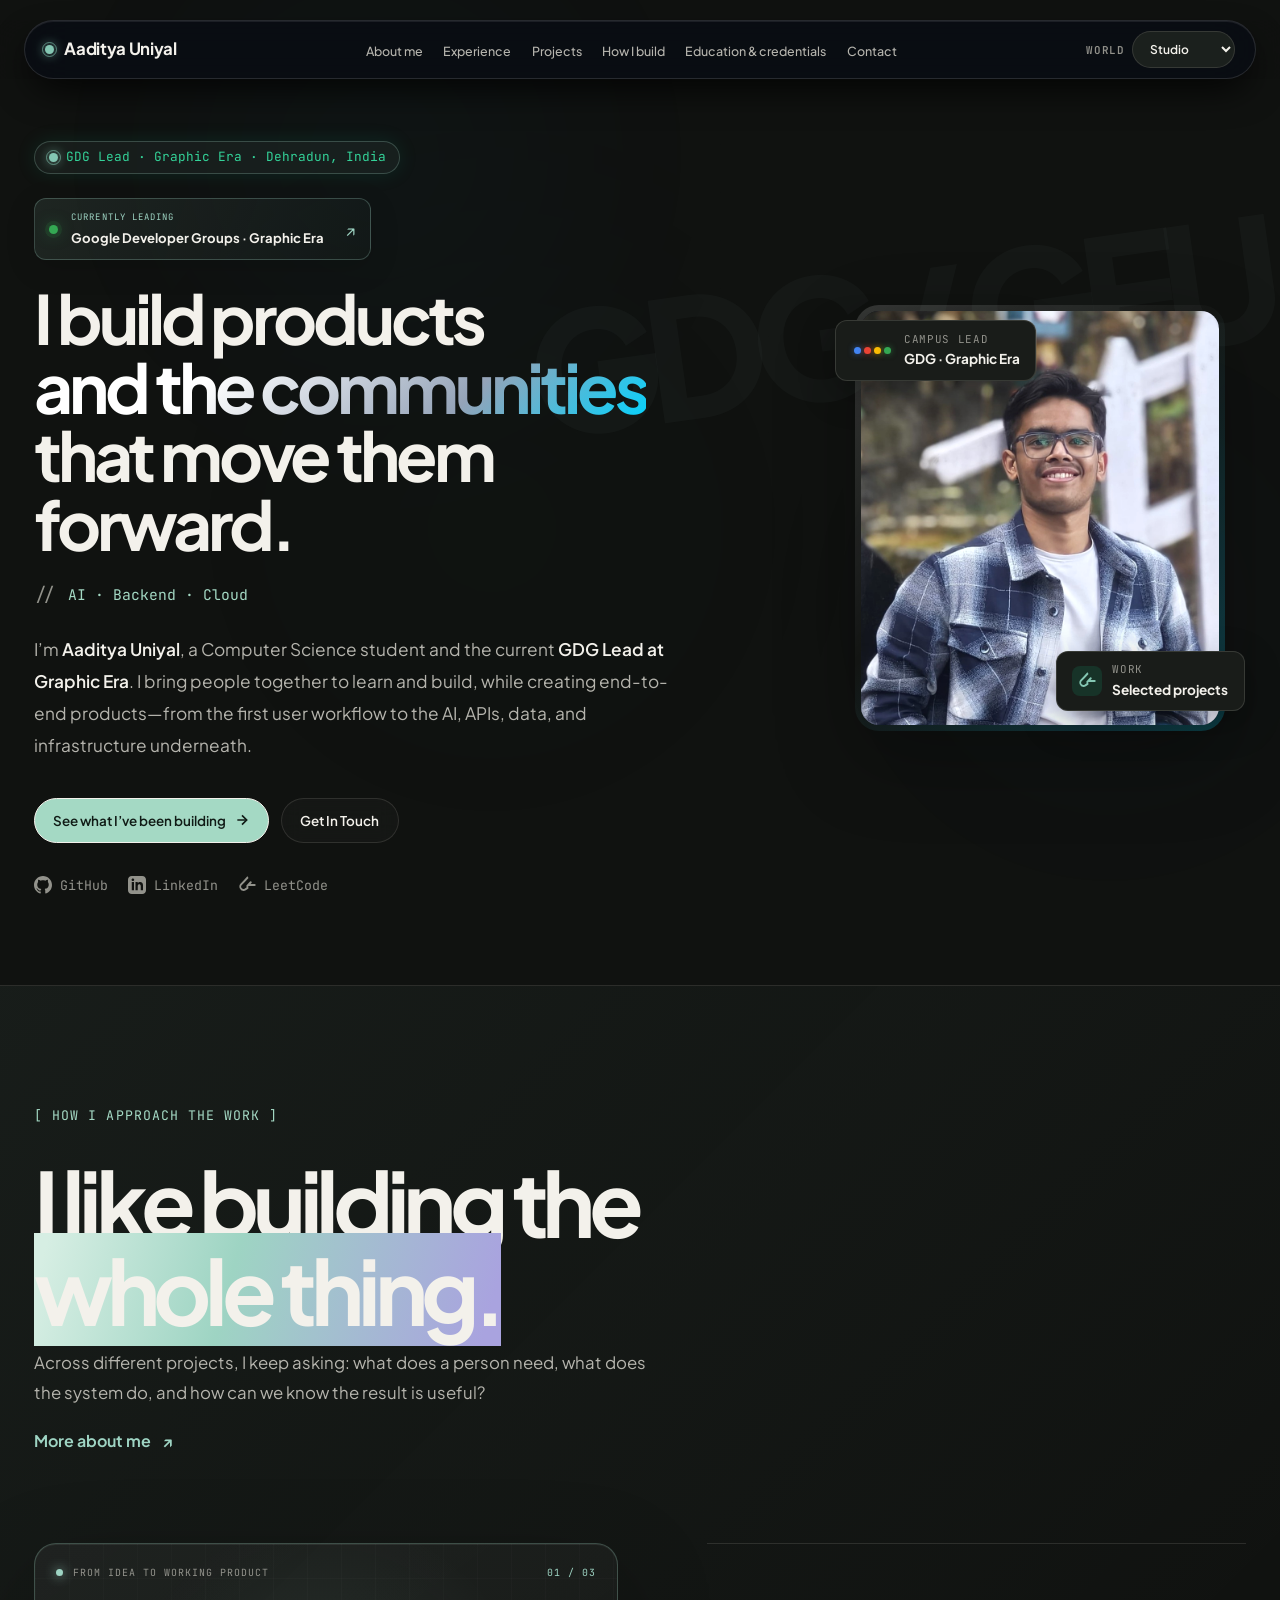
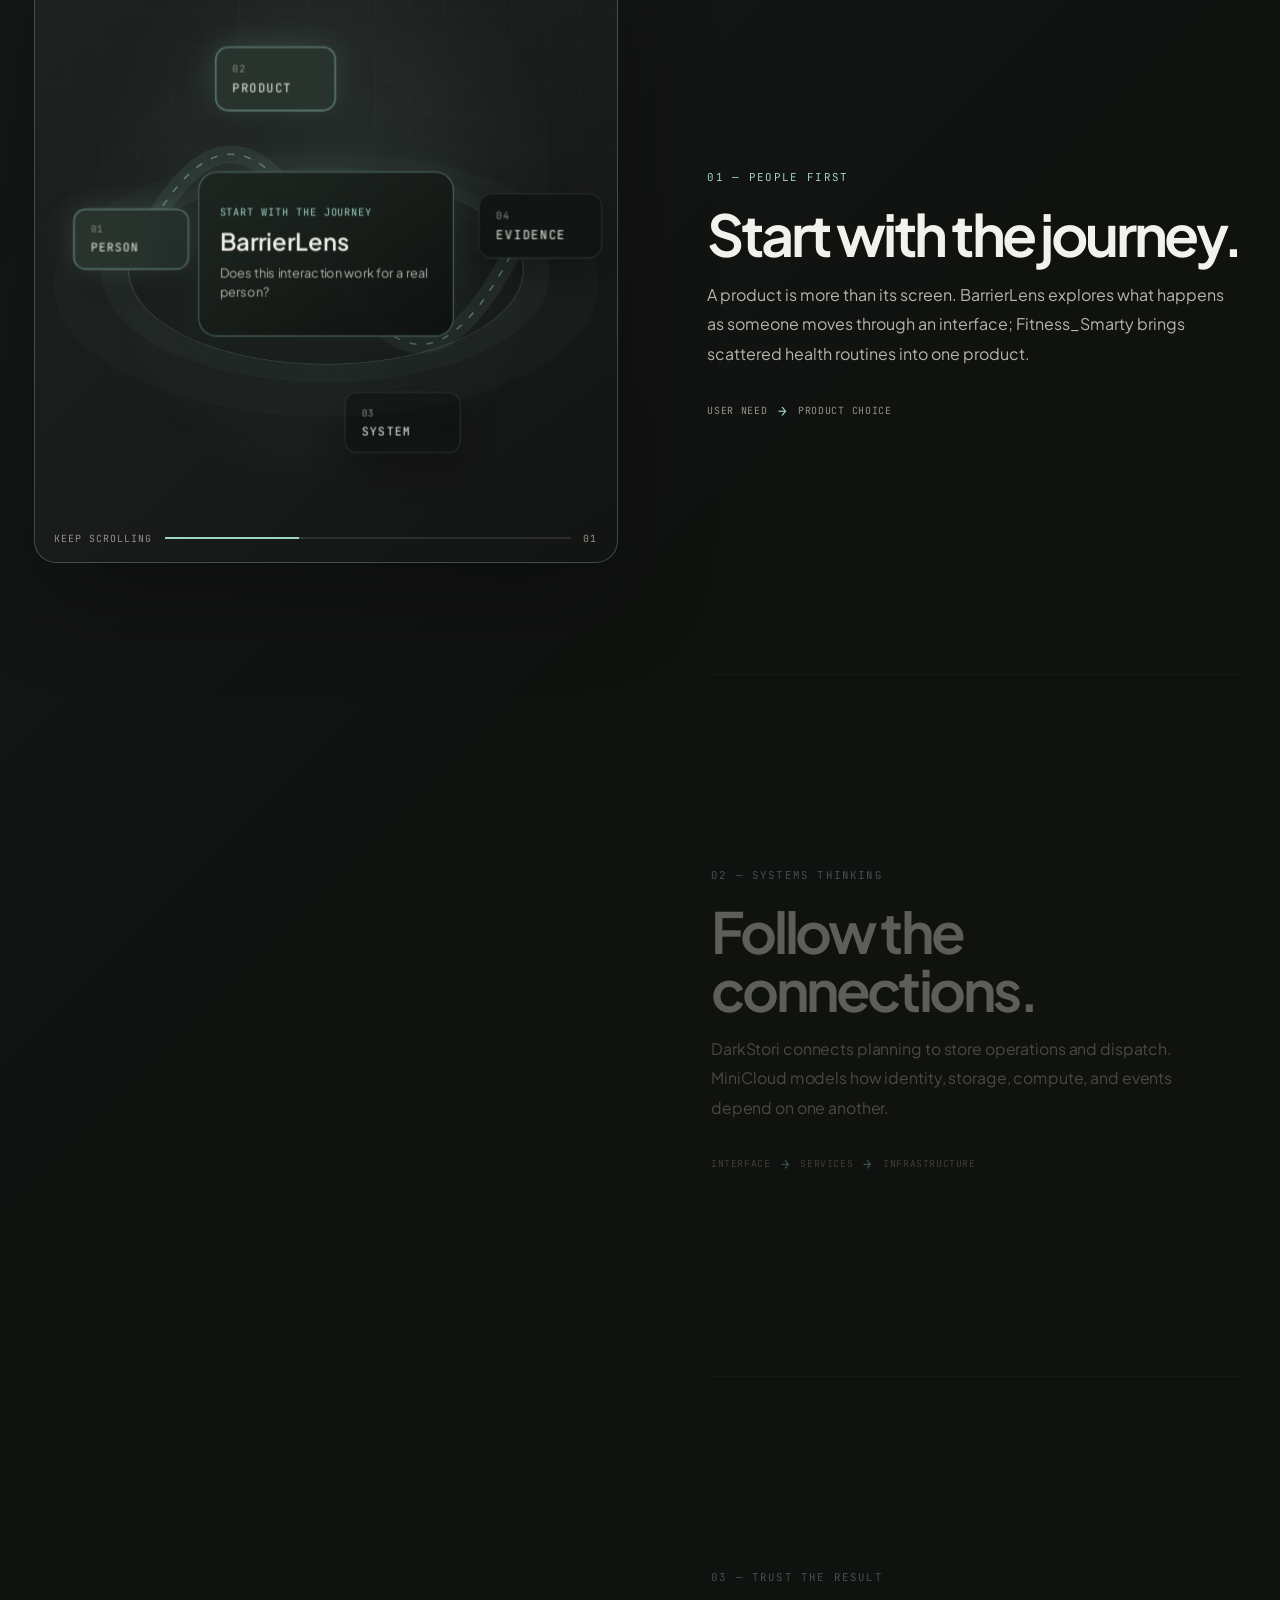
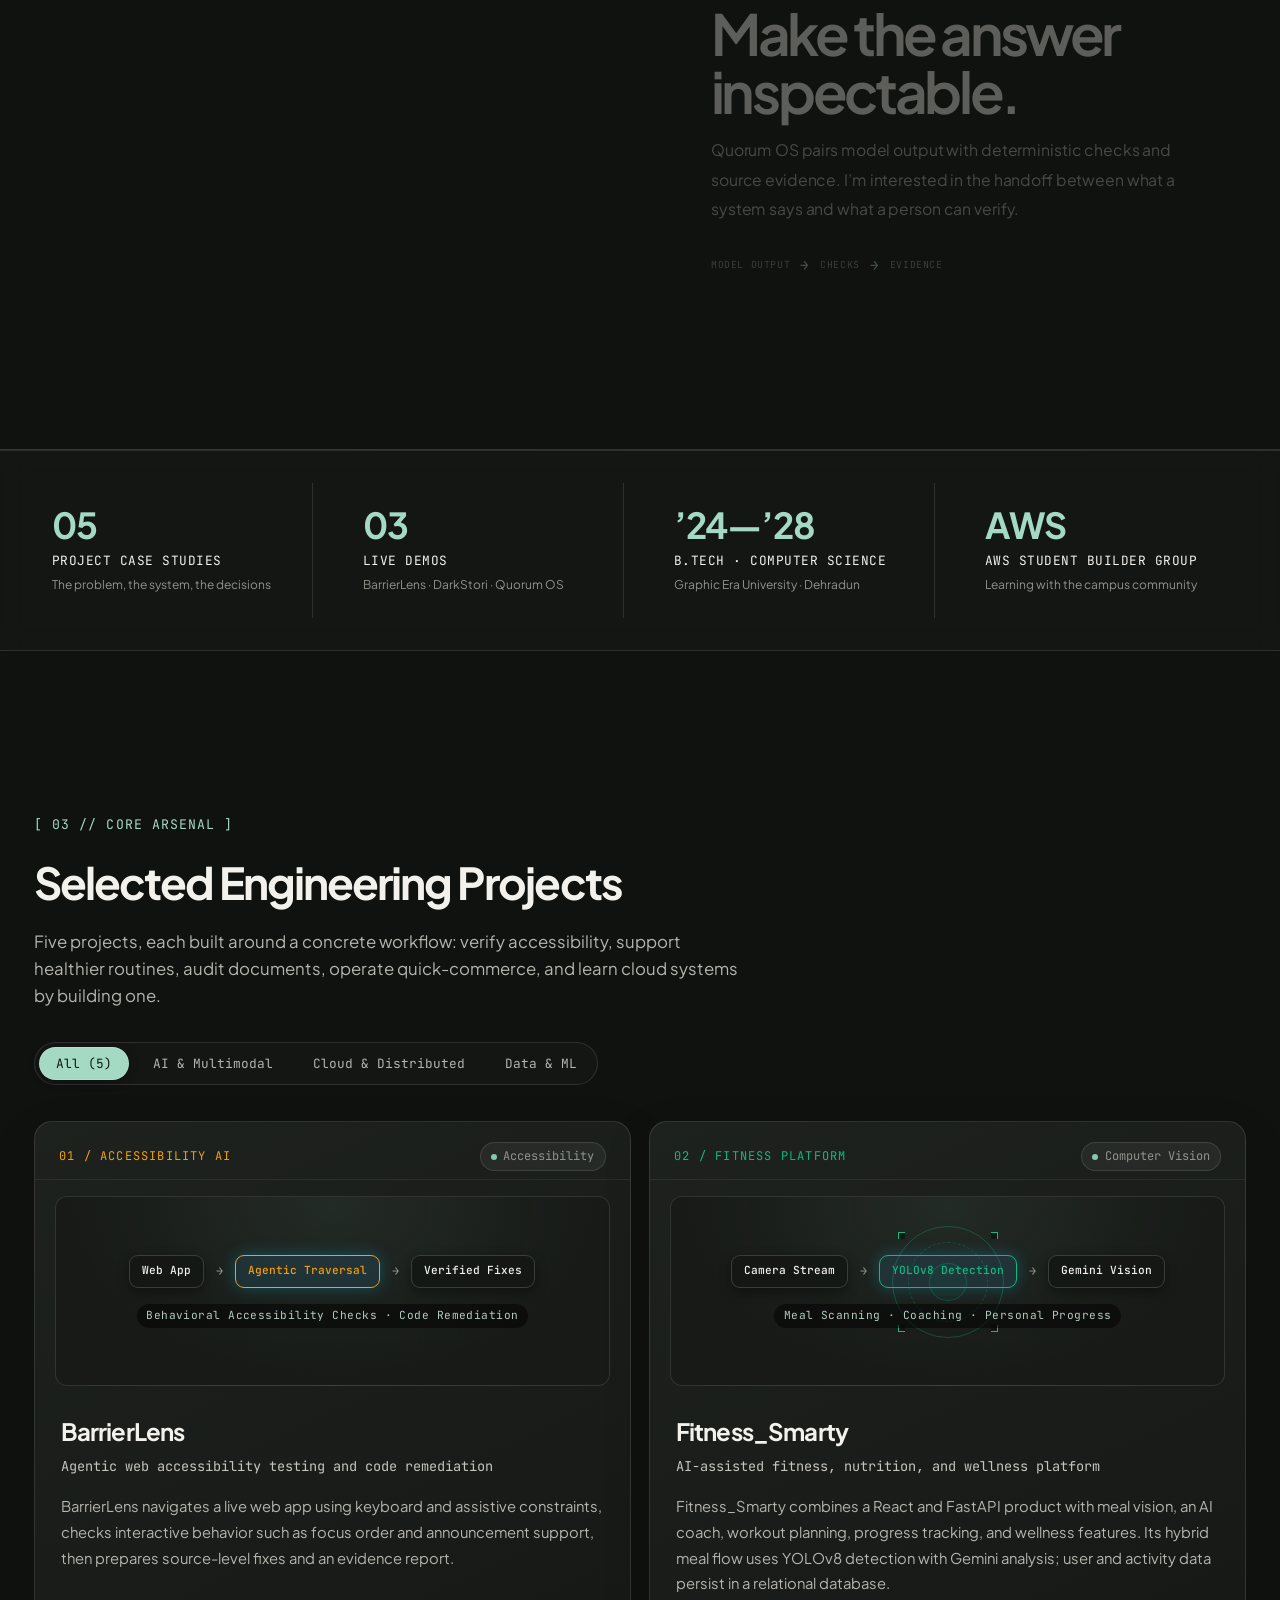
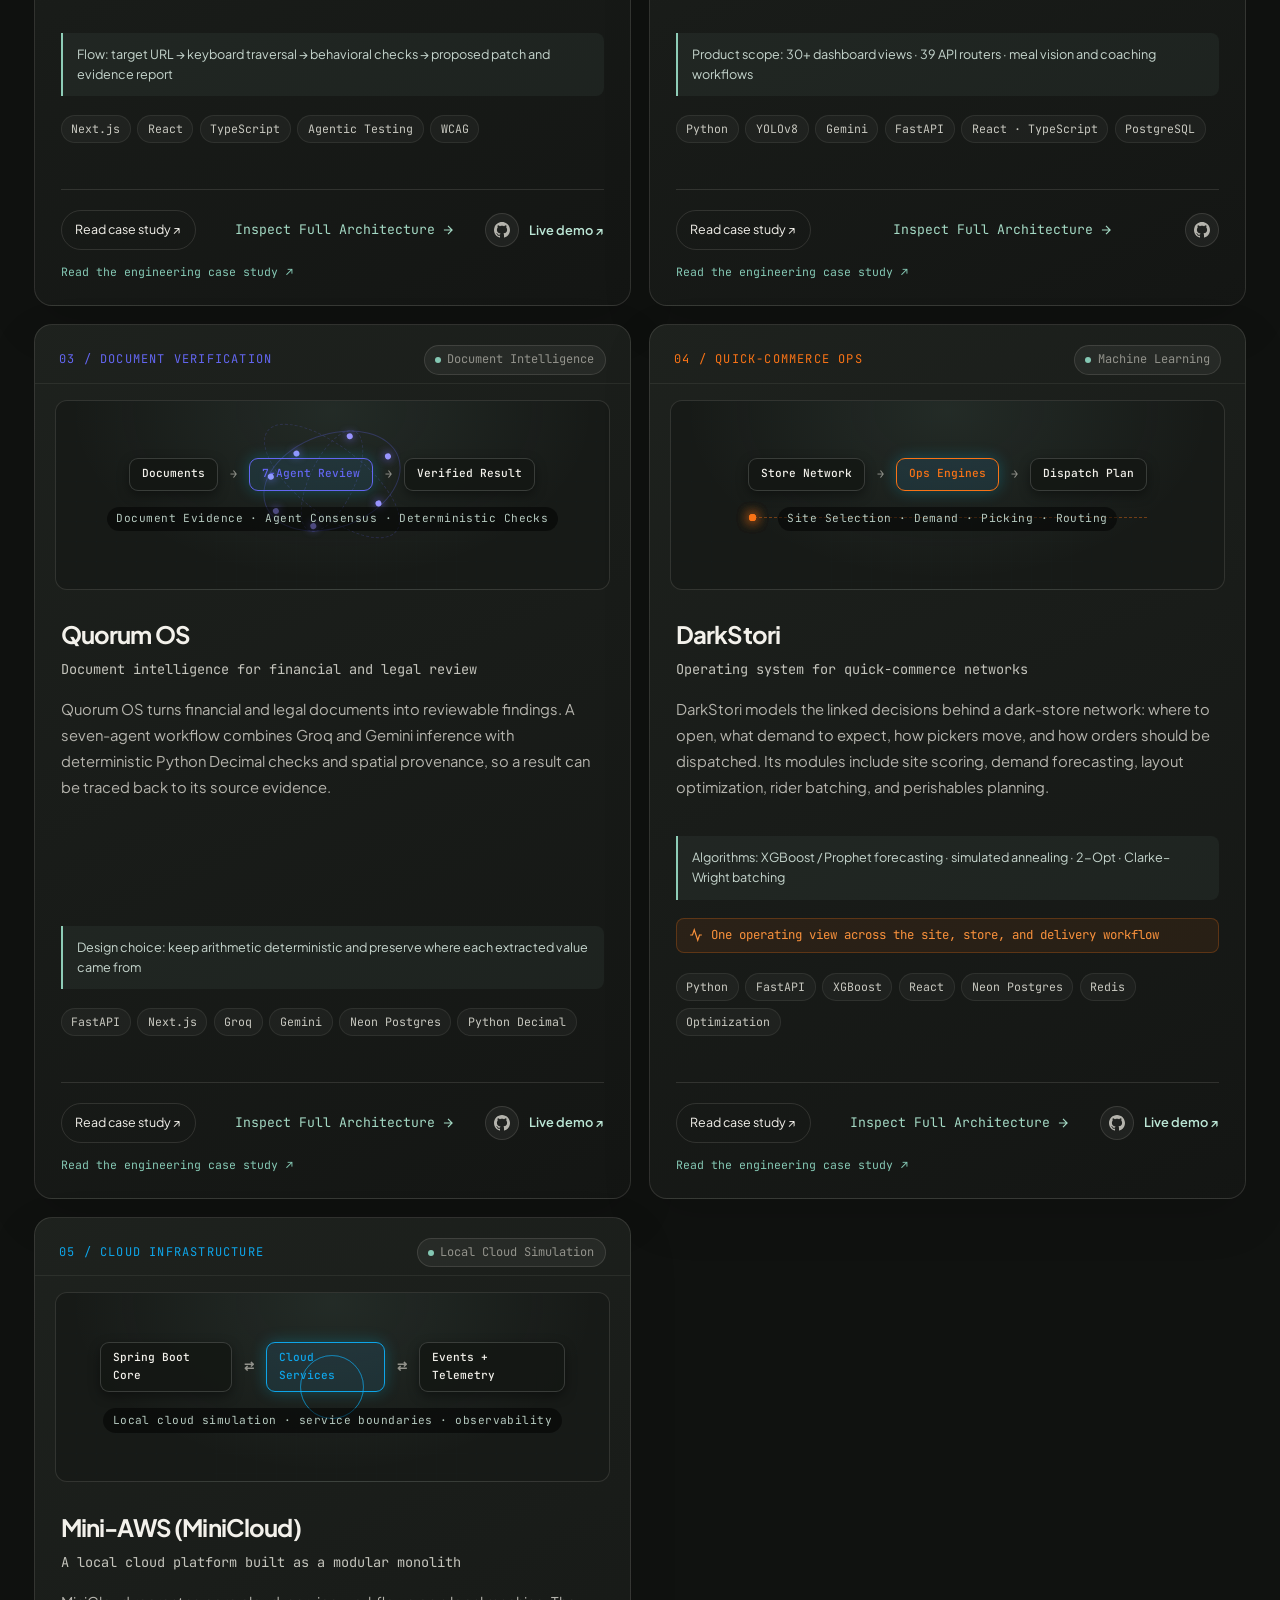
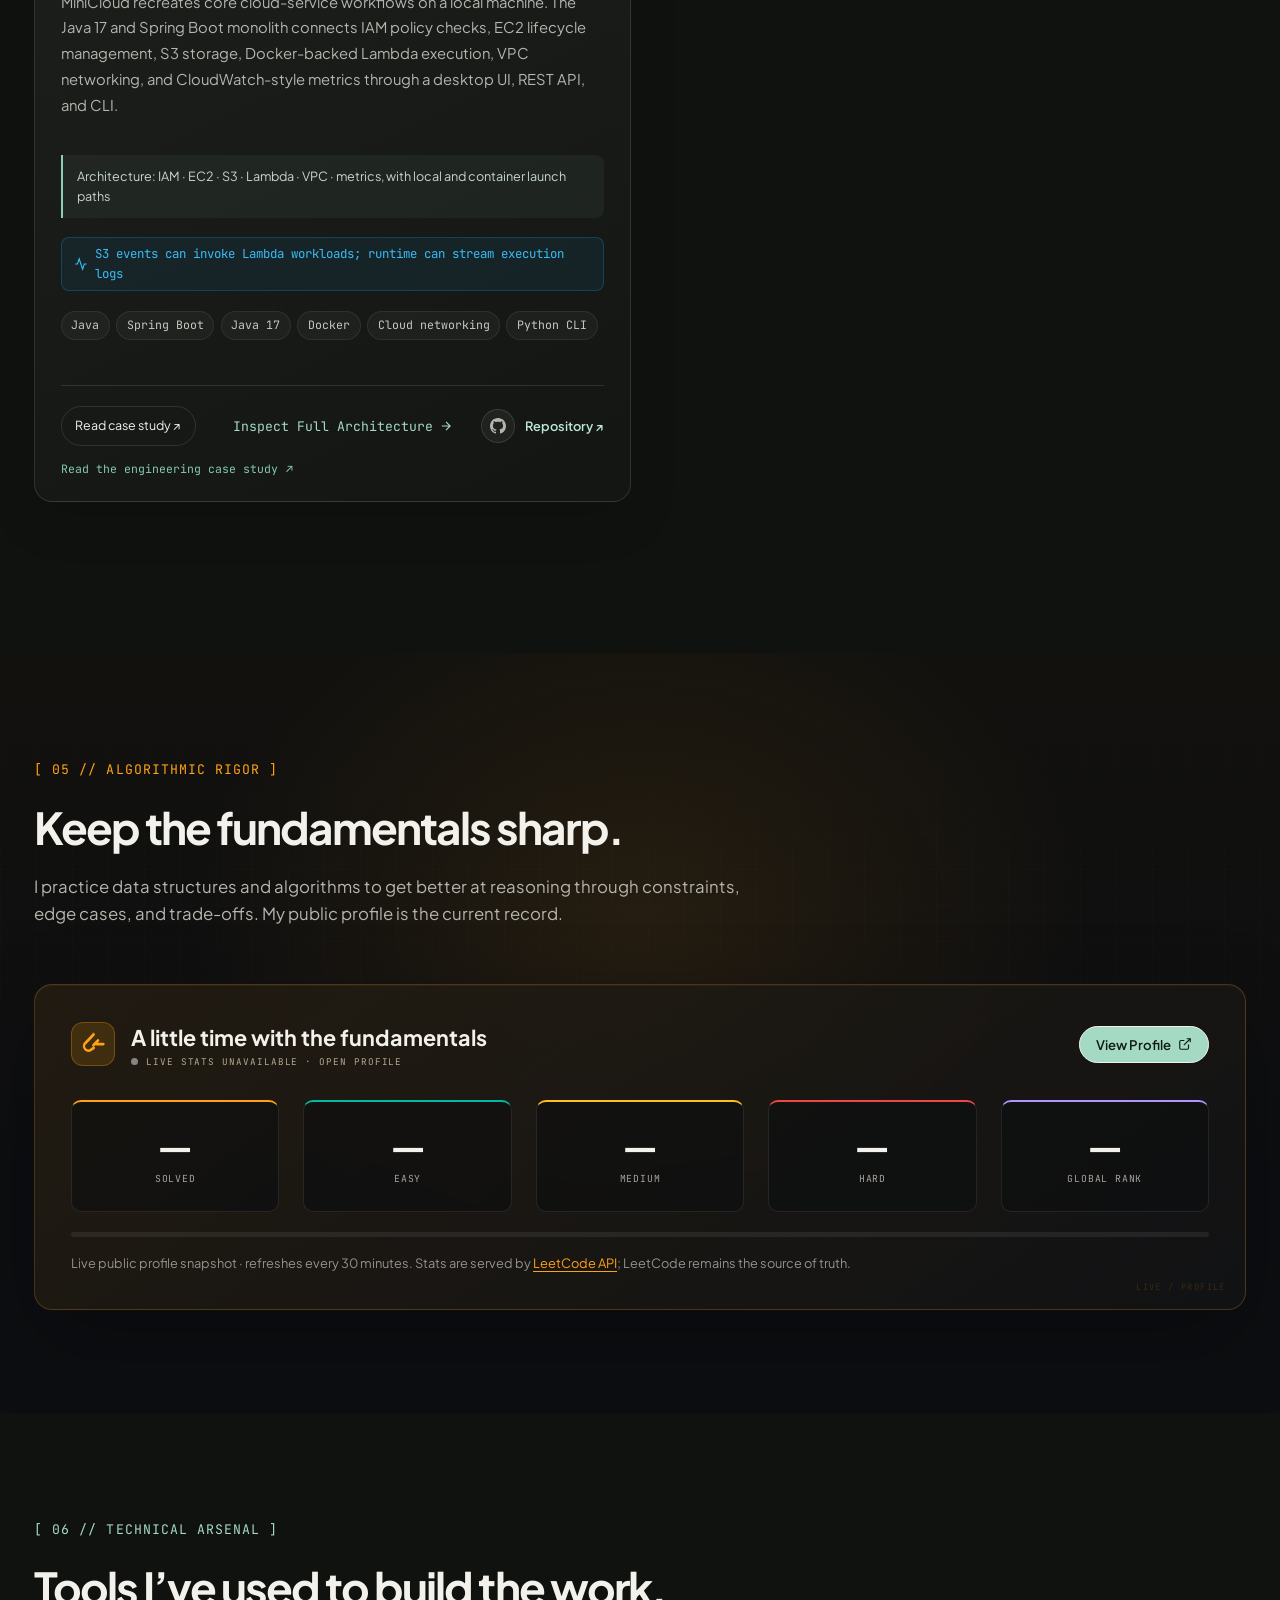
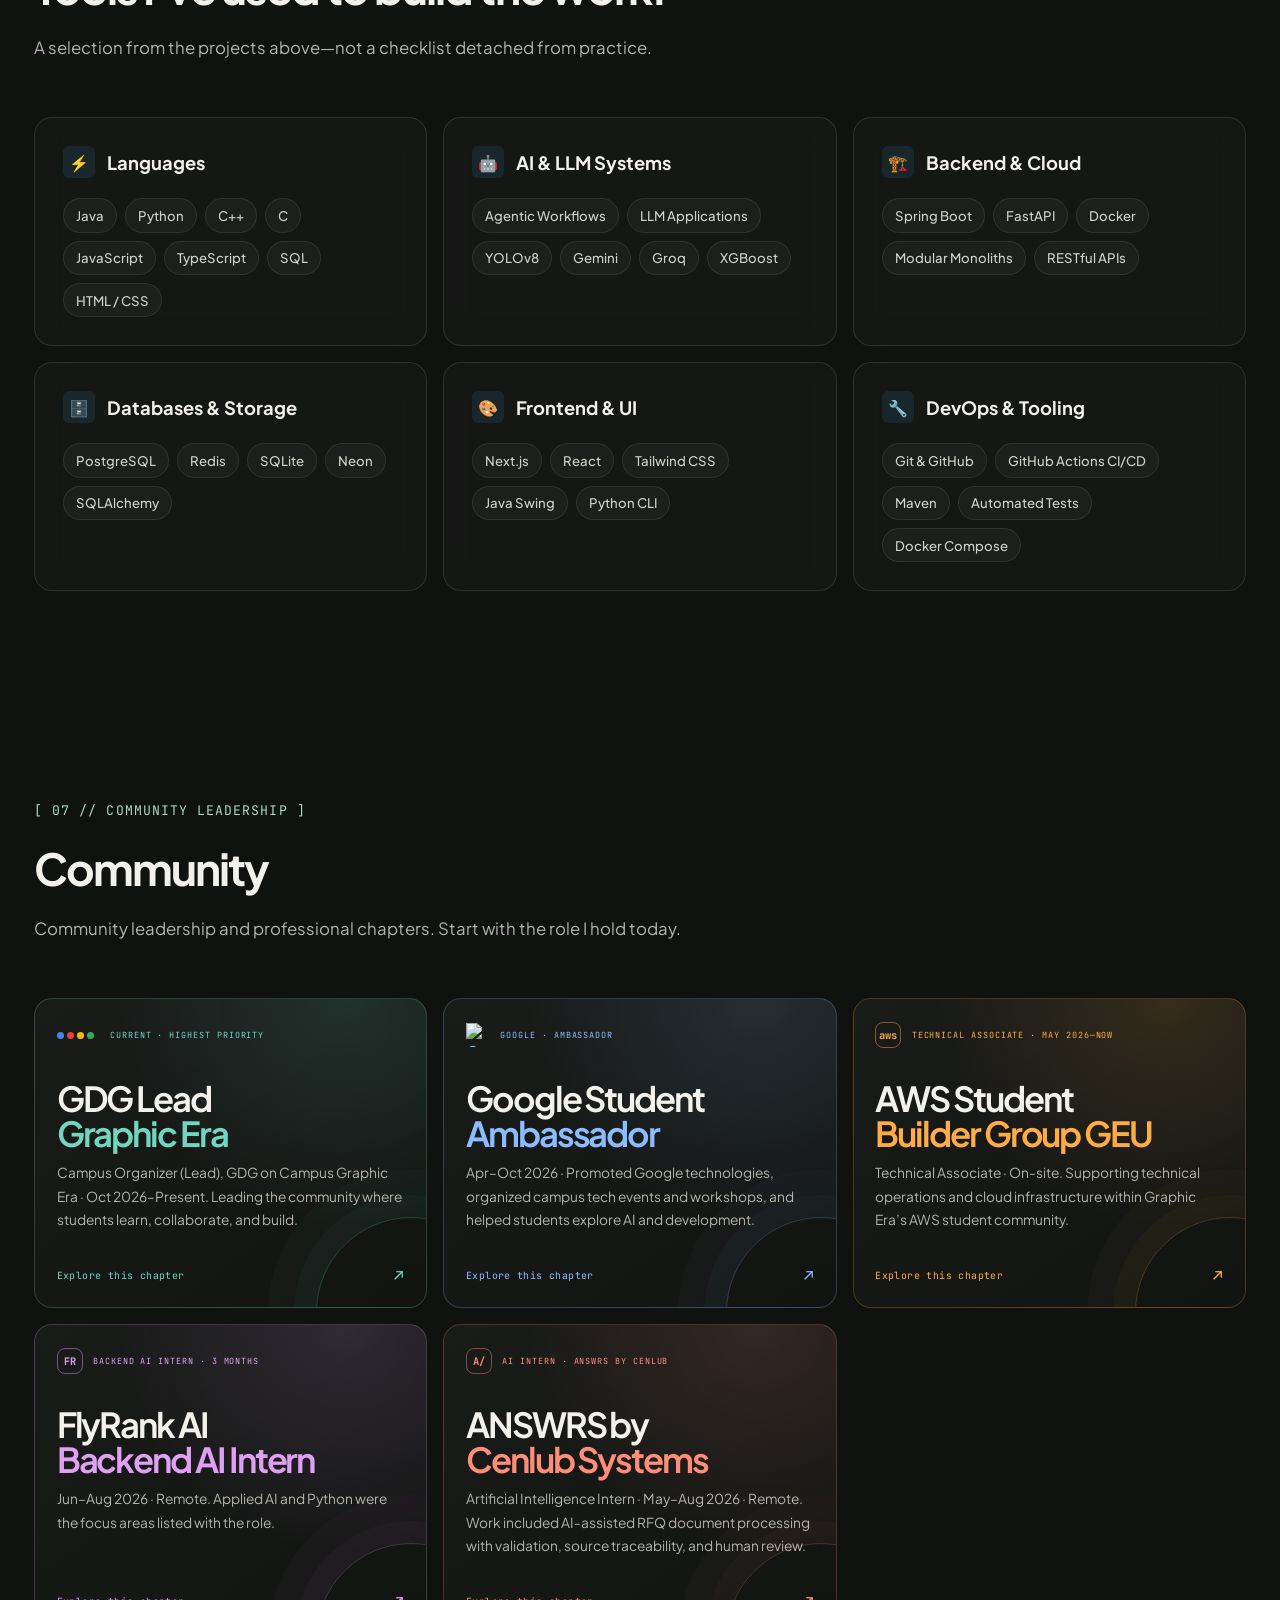
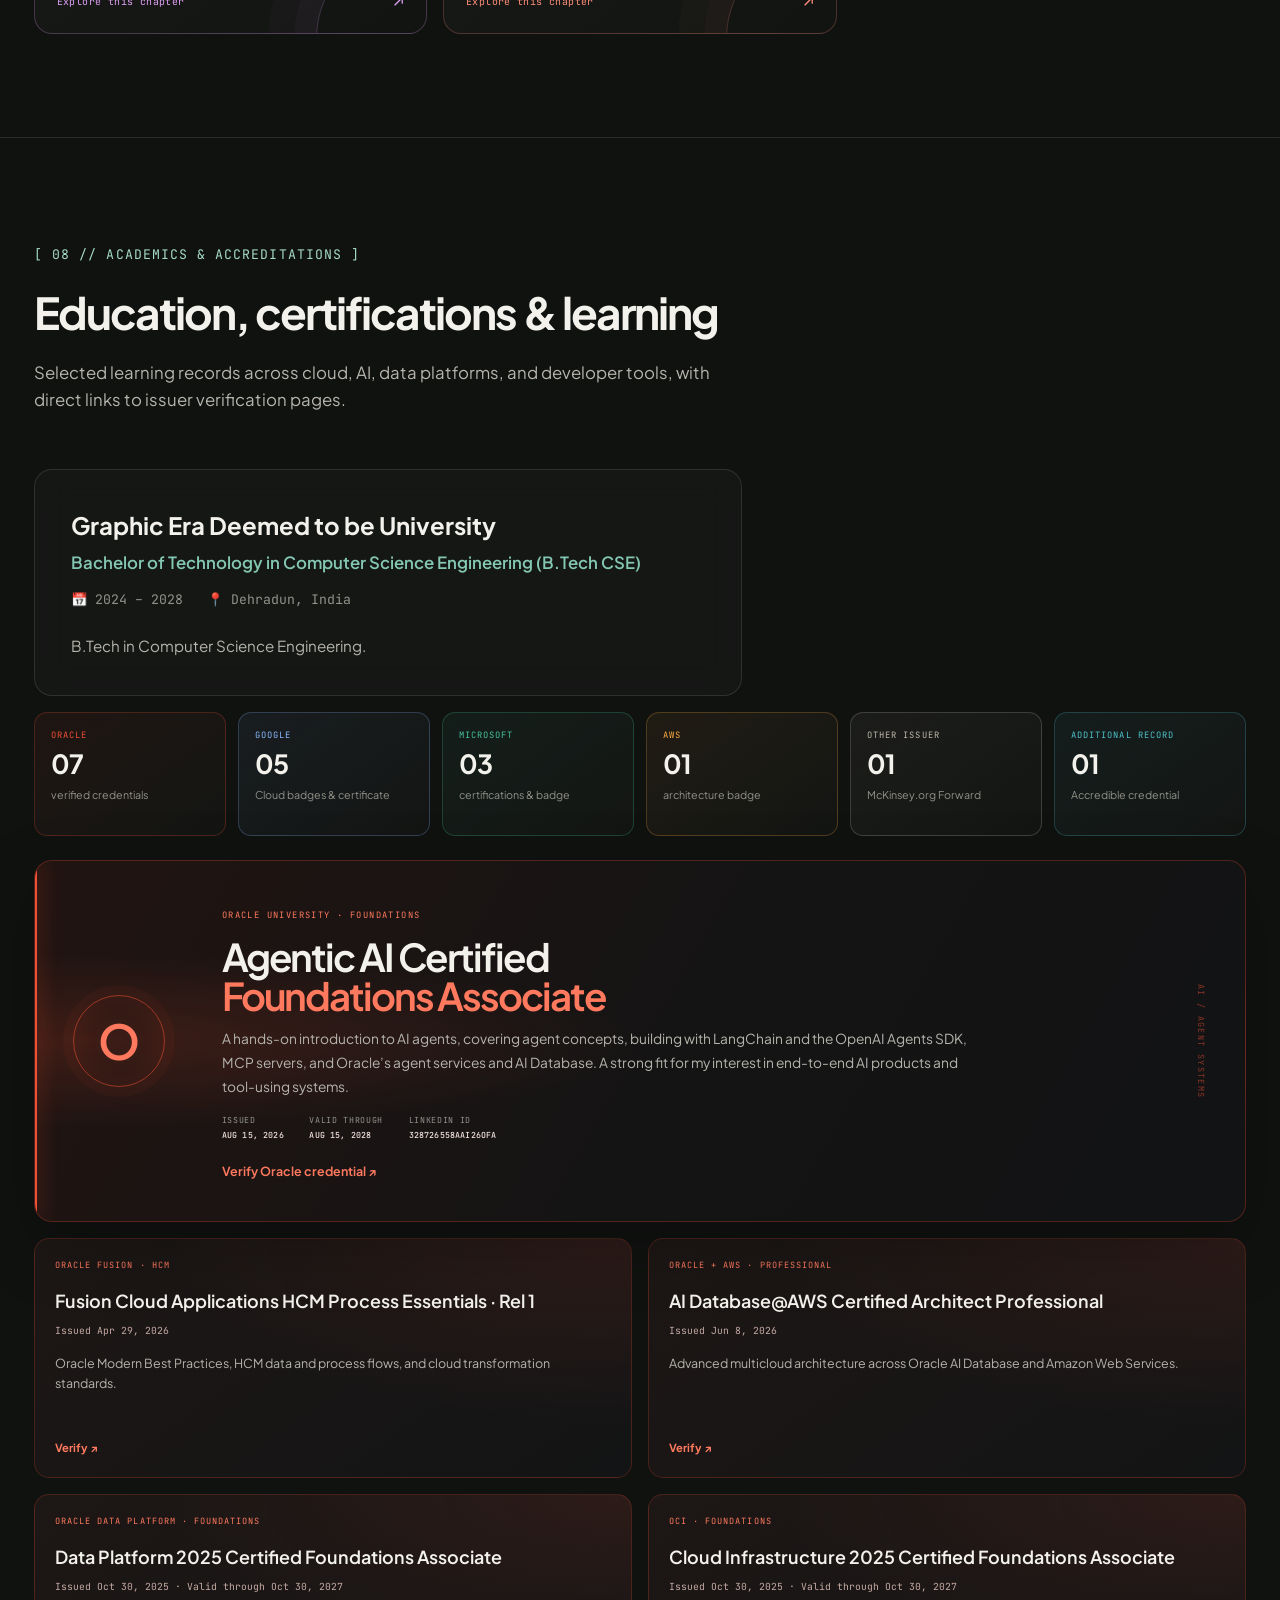
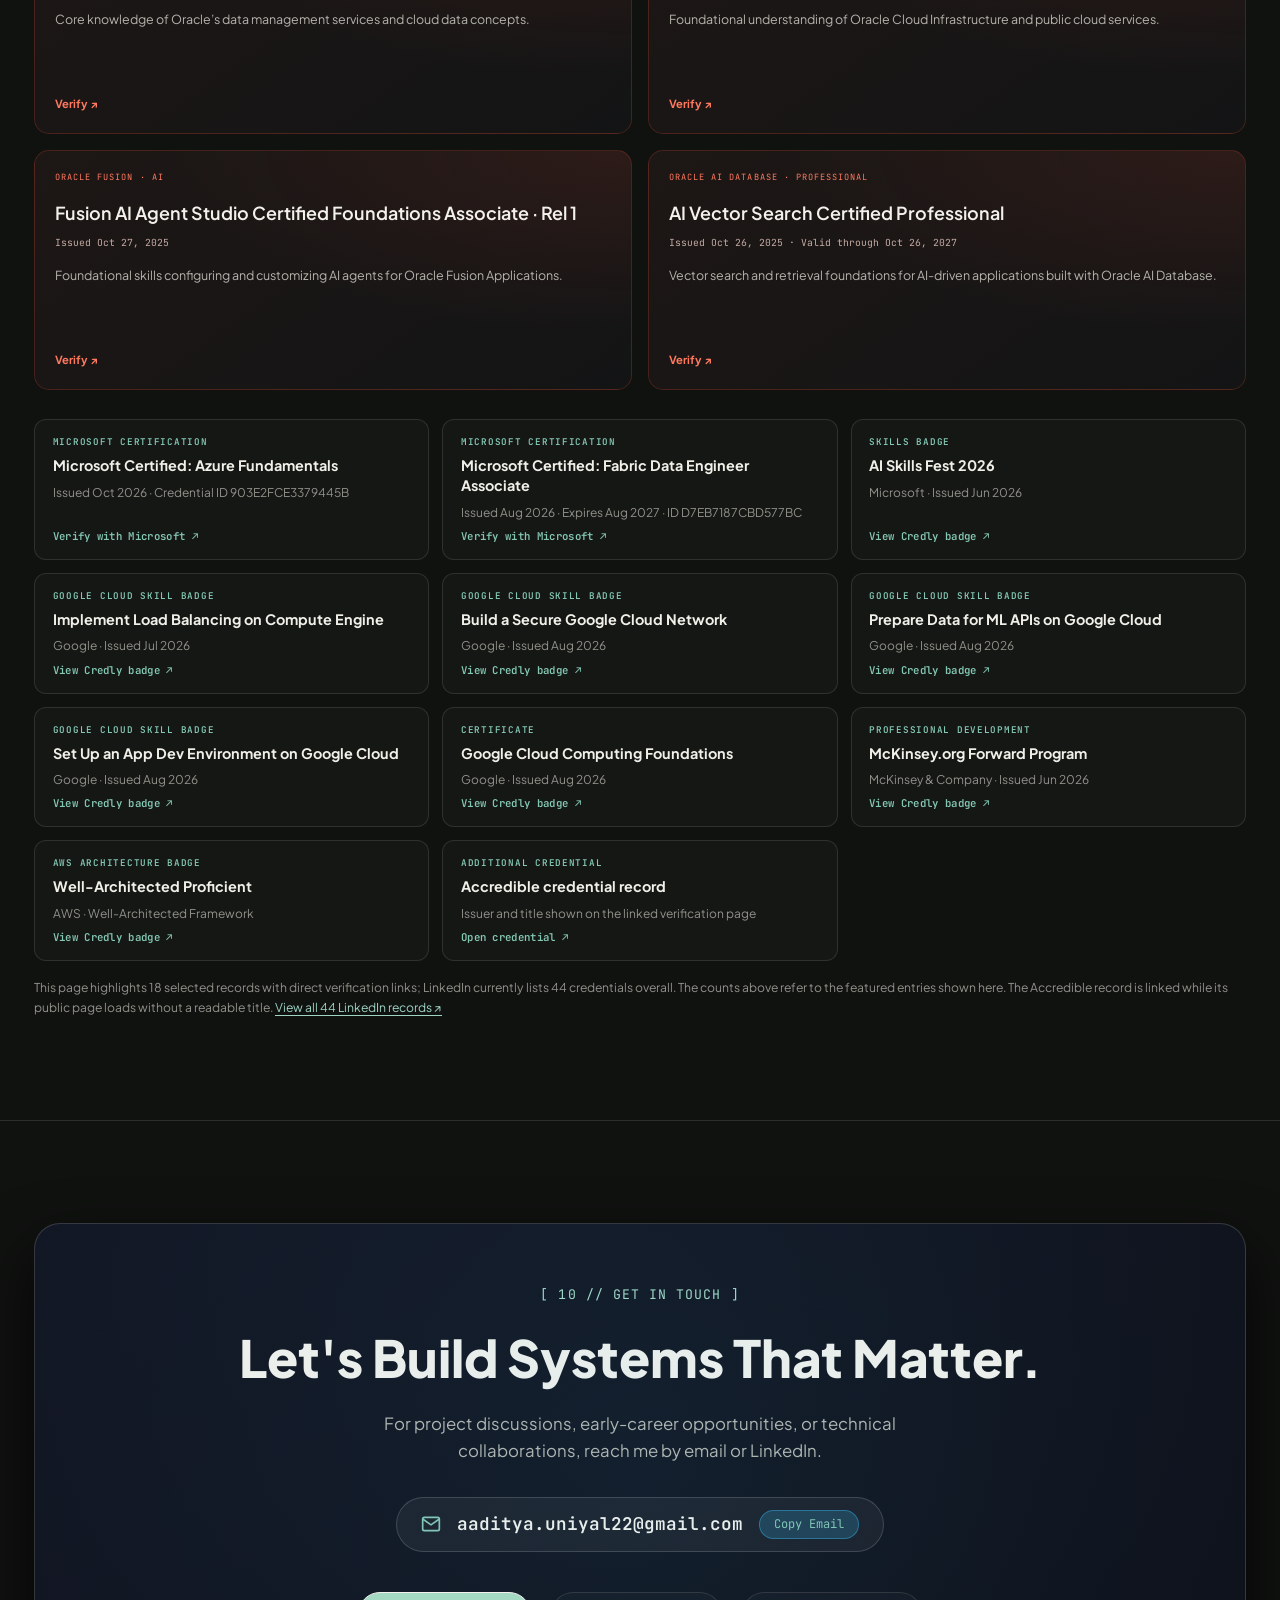
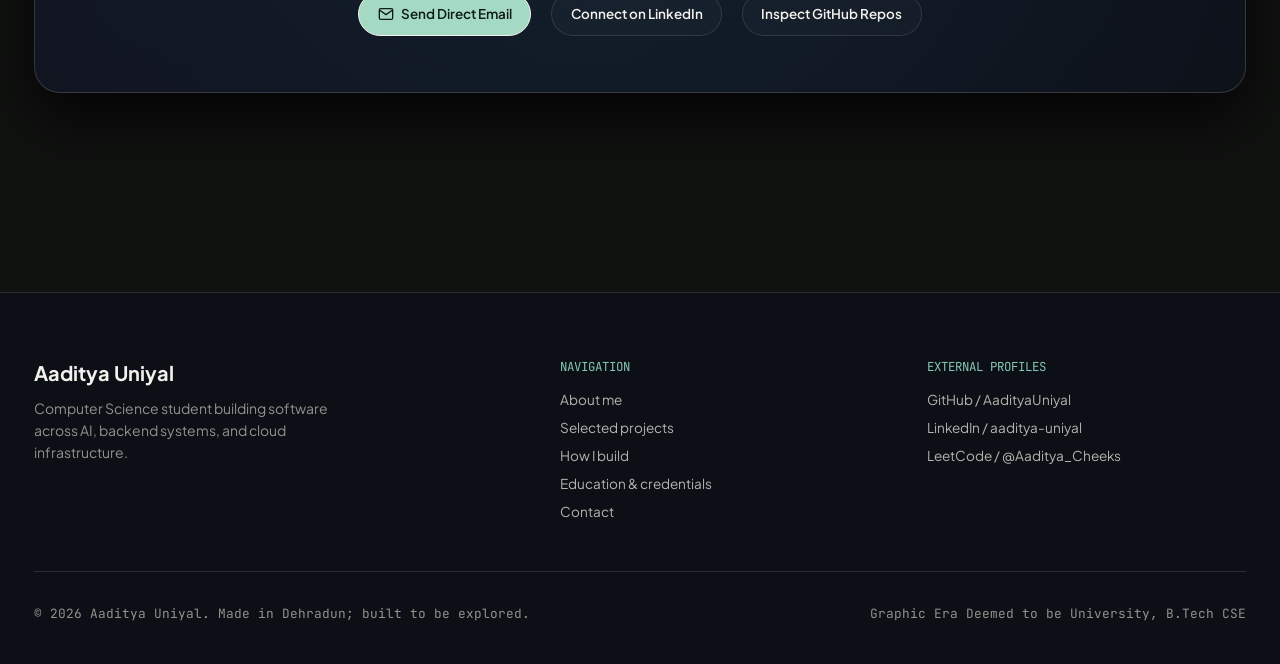
==== commit 5579a317: "Match experience chapters to LinkedIn roles" ====
--- a/index.html
+++ b/index.html
@@ -703,27 +703,23 @@
         <div class="community-world-grid">
           <a class="community-world community-world-gdg" href="experience.html#gdg-lead">
             <span class="community-world-top"><span class="gdg-quad-dots"><i class="gdg-dot-blue"></i><i class="gdg-dot-red"></i><i class="gdg-dot-yellow"></i><i class="gdg-dot-green"></i></span><small>CURRENT · HIGHEST PRIORITY</small></span>
-            <h3>GDG Lead<br><em>Graphic Era</em></h3><p>Leading a campus developer community: creating space for people to learn, collaborate, and build with technology.</p><span class="community-world-cta">Explore this chapter <b>↗</b></span>
+            <h3>GDG Lead<br><em>Graphic Era</em></h3><p>Campus Organizer (Lead), GDG on Campus Graphic Era · Oct 2026–Present. Leading the community where students learn, collaborate, and build.</p><span class="community-world-cta">Explore this chapter <b>↗</b></span>
           </a>
           <a class="community-world community-world-google" href="experience.html#google-ambassador">
             <span class="community-world-top"><img src="https://www.gstatic.com/images/branding/product/1x/googleg_32dp.png" alt="Google" width="24" height="24"><small>GOOGLE · AMBASSADOR</small></span>
-            <h3>Google Student<br><em>Ambassador</em></h3><p>Representing Google on campus and connecting students with its developer ecosystem.</p><span class="community-world-cta">Explore this chapter <b>↗</b></span>
+            <h3>Google Student<br><em>Ambassador</em></h3><p>Apr–Oct 2026 · Promoted Google technologies, organized campus tech events and workshops, and helped students explore AI and development.</p><span class="community-world-cta">Explore this chapter <b>↗</b></span>
           </a>
           <a class="community-world community-world-aws" href="experience.html#aws-community">
-            <span class="community-world-top"><span class="community-brand-mark">aws</span><small>MEMBER · CAMPUS COMMUNITY</small></span>
-            <h3>AWS Club<br><em>Member</em></h3><p>Learning cloud concepts with peers and bringing those ideas into practical software projects.</p><span class="community-world-cta">Explore this chapter <b>↗</b></span>
+            <span class="community-world-top"><span class="community-brand-mark">aws</span><small>TECHNICAL ASSOCIATE · MAY 2026—NOW</small></span>
+            <h3>AWS Student<br><em>Builder Group GEU</em></h3><p>Technical Associate · On-site. Supporting technical operations and cloud infrastructure within Graphic Era’s AWS student community.</p><span class="community-world-cta">Explore this chapter <b>↗</b></span>
           </a>
           <a class="community-world community-world-flyrank" href="experience.html#flyrank">
-            <span class="community-world-top"><span class="community-brand-mark">FR</span><small>INTERNSHIP · FLYRANK</small></span>
-            <h3>FlyRank<br><em>Internship</em></h3><p>A professional chapter where I contributed as an intern. More details are being added as the role record is confirmed.</p><span class="community-world-cta">Explore this chapter <b>↗</b></span>
+            <span class="community-world-top"><span class="community-brand-mark">FR</span><small>BACKEND AI INTERN · 3 MONTHS</small></span>
+            <h3>FlyRank AI<br><em>Backend AI Intern</em></h3><p>Jun–Aug 2026 · Remote. Applied AI and Python were the focus areas listed with the role.</p><span class="community-world-cta">Explore this chapter <b>↗</b></span>
           </a>
           <a class="community-world community-world-answers" href="experience.html#answersai">
-            <span class="community-world-top"><span class="community-brand-mark">A/</span><small>INTERNSHIP · ANSWERS.AI</small></span>
-            <h3>Answers.ai<br><em>Internship</em></h3><p>A professional chapter at Answers.ai. The role’s work and dates will follow the exact profile record.</p><span class="community-world-cta">Explore this chapter <b>↗</b></span>
-          </a>
-          <a class="community-world community-world-cenlub" href="experience.html#cenlub">
-            <span class="community-world-top"><span class="community-brand-mark">AI</span><small>INTERNSHIP · 2026</small></span>
-            <h3>AI Engineering<br><em>Cenlub Systems</em></h3><p>Document intelligence with source traceability, validation, and human review in the workflow.</p><span class="community-world-cta">Explore this chapter <b>↗</b></span>
+            <span class="community-world-top"><span class="community-brand-mark">A/</span><small>AI INTERN · ANSWRS BY CENLUB</small></span>
+            <h3>ANSWRS by<br><em>Cenlub Systems</em></h3><p>Artificial Intelligence Intern · May–Aug 2026 · Remote. Work included AI-assisted RFQ document processing with validation, source traceability, and human review.</p><span class="community-world-cta">Explore this chapter <b>↗</b></span>
           </a>
         </div>
       </div>
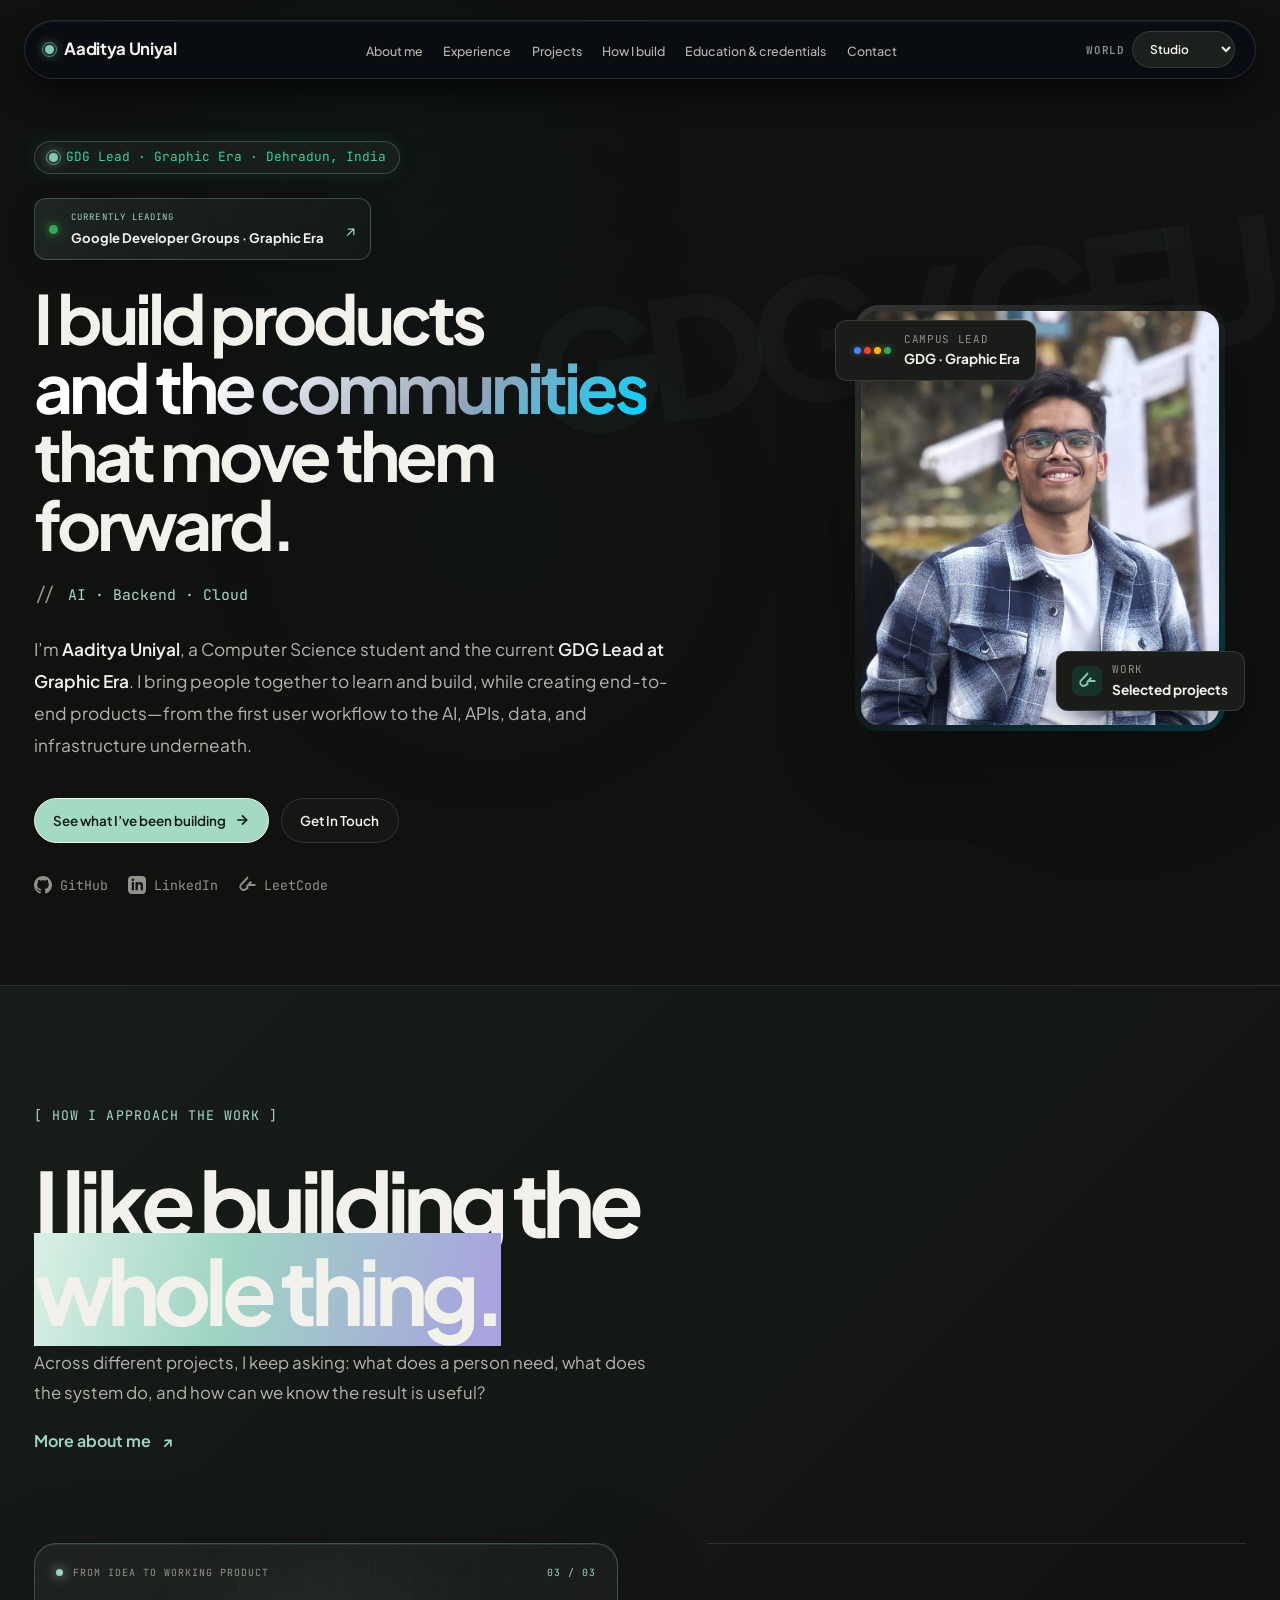
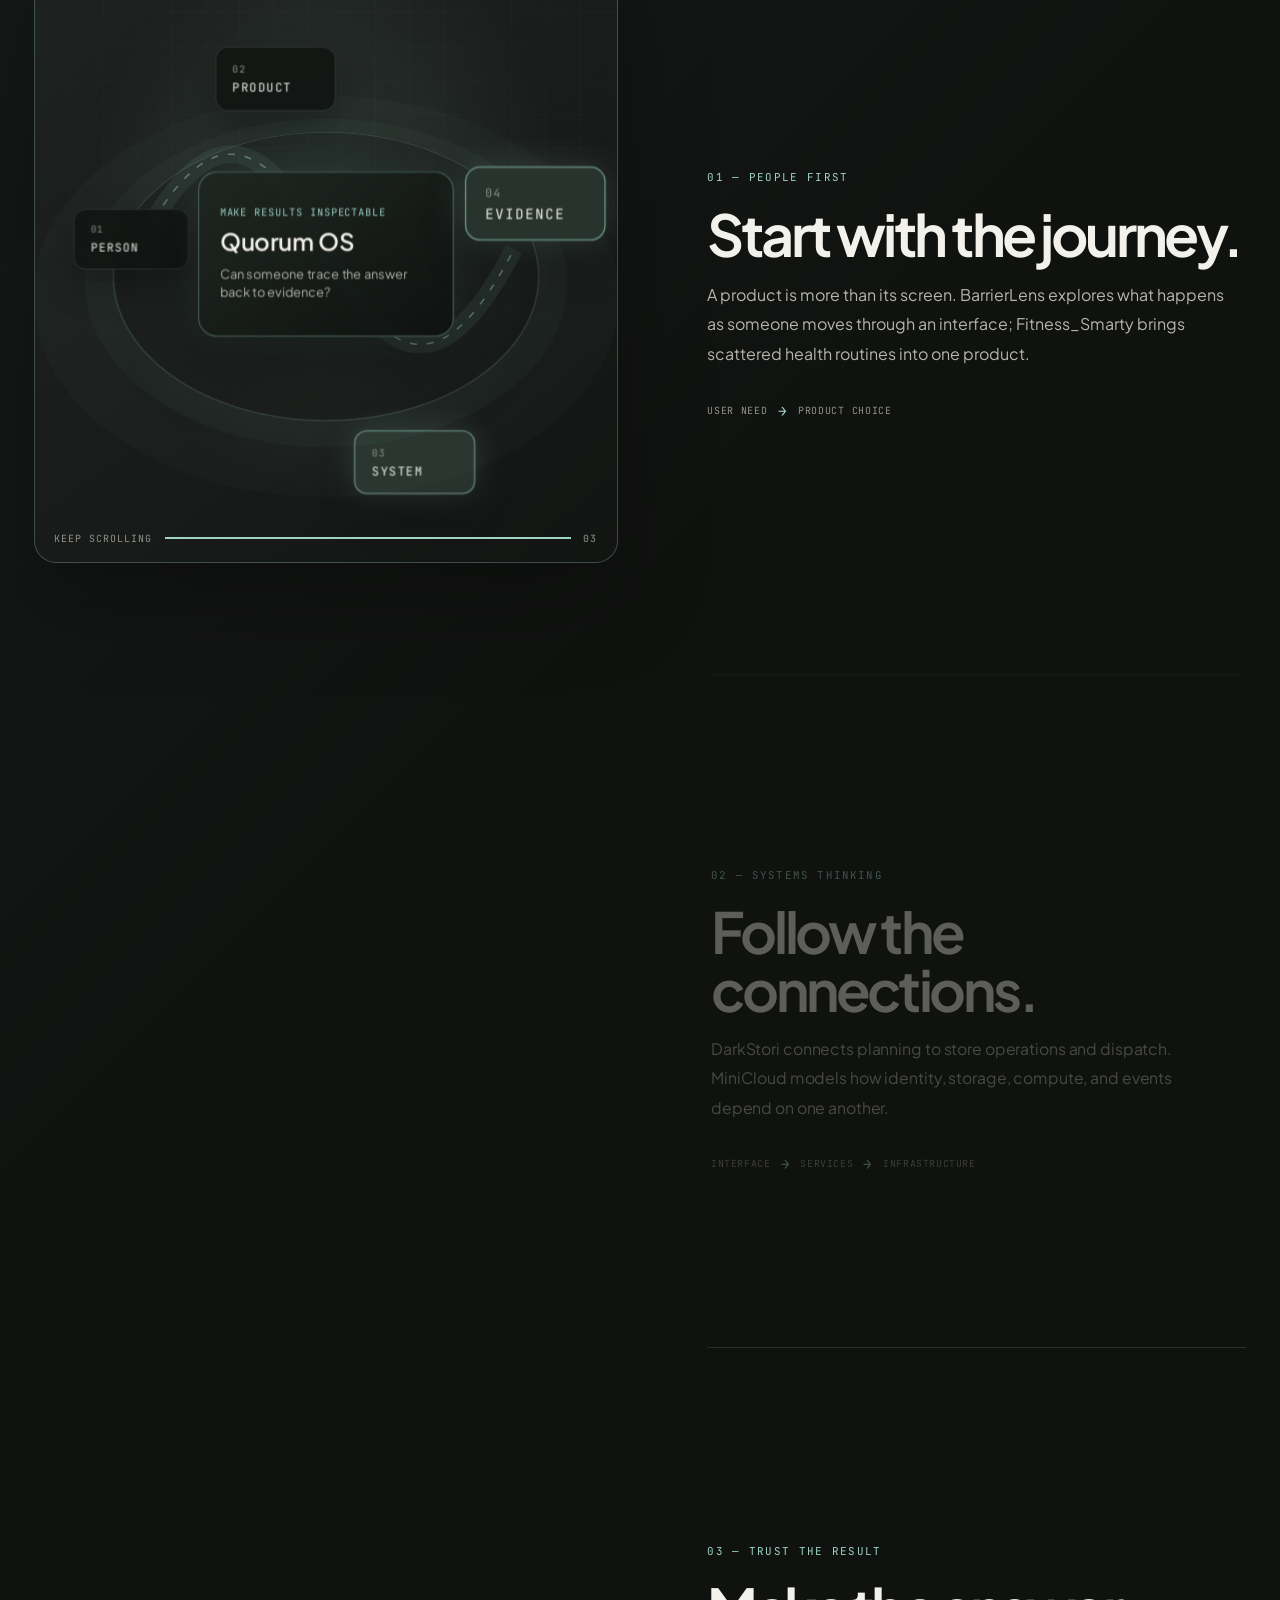
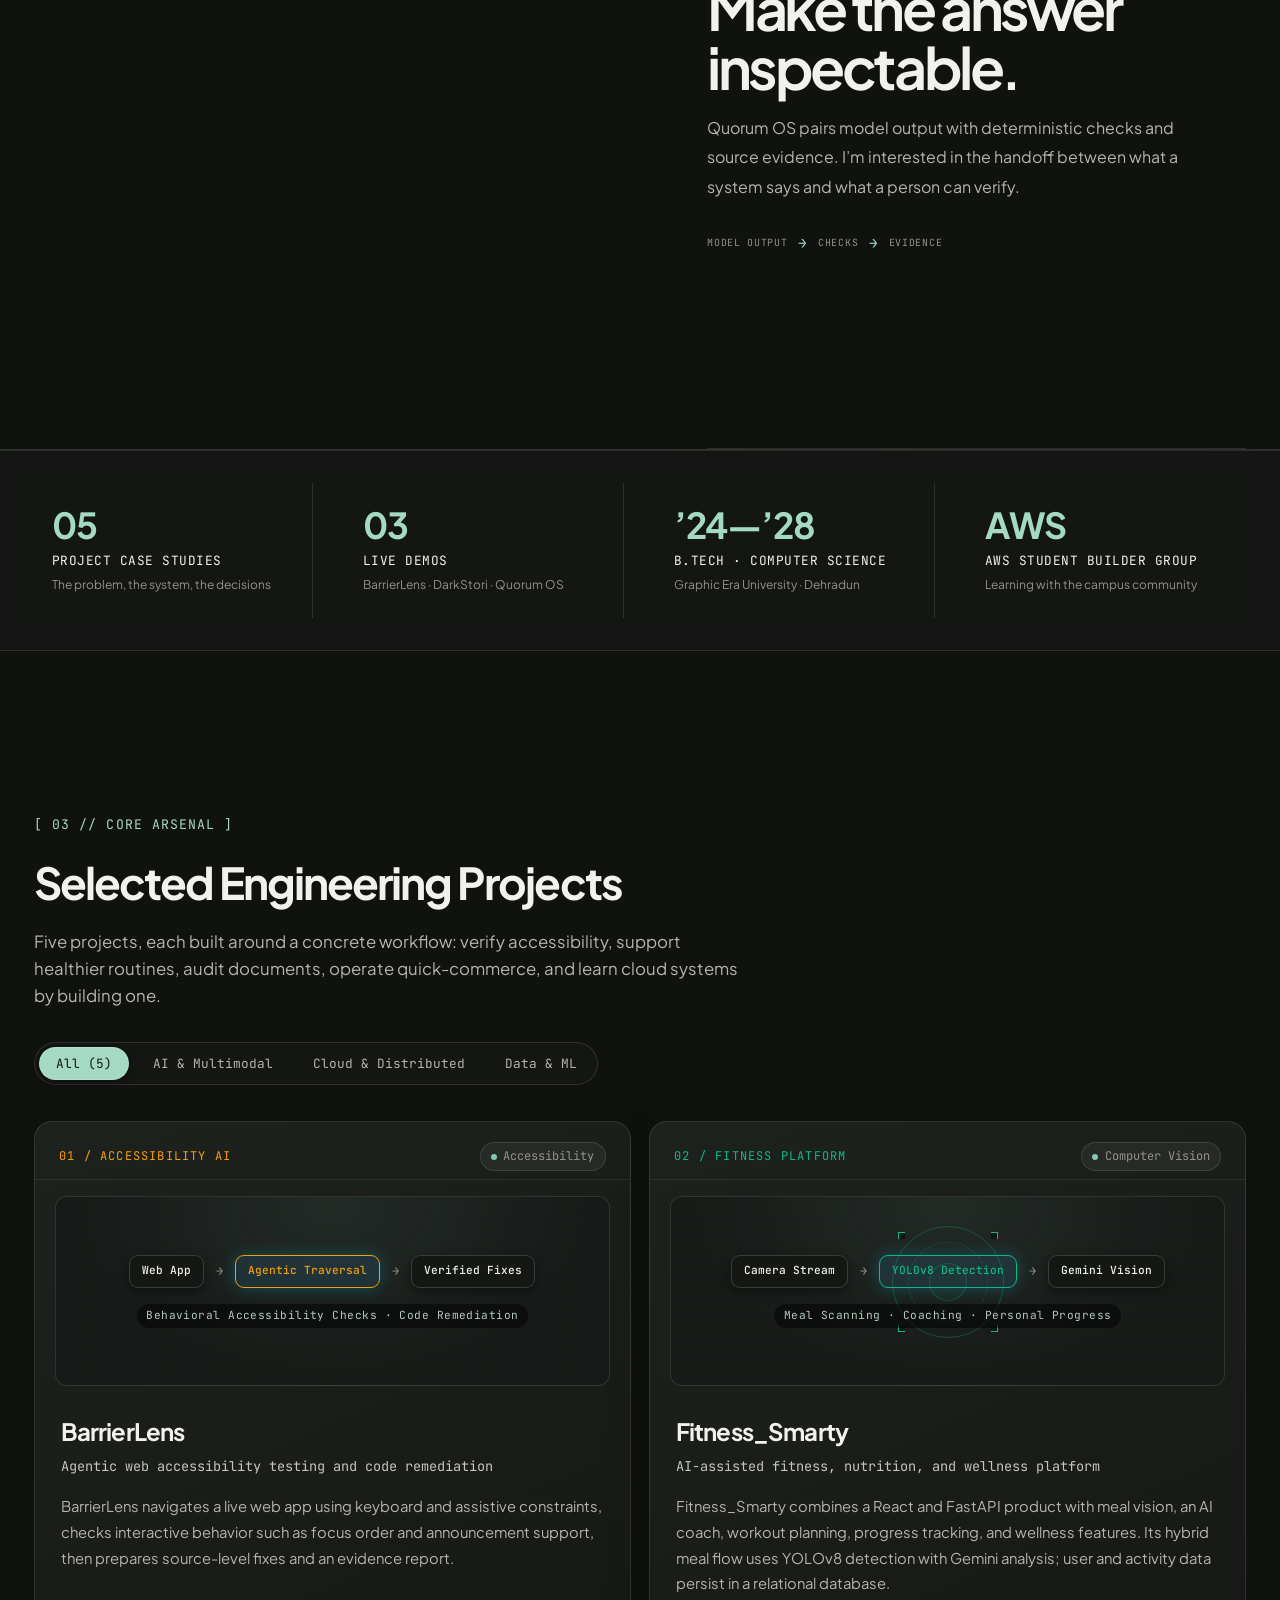
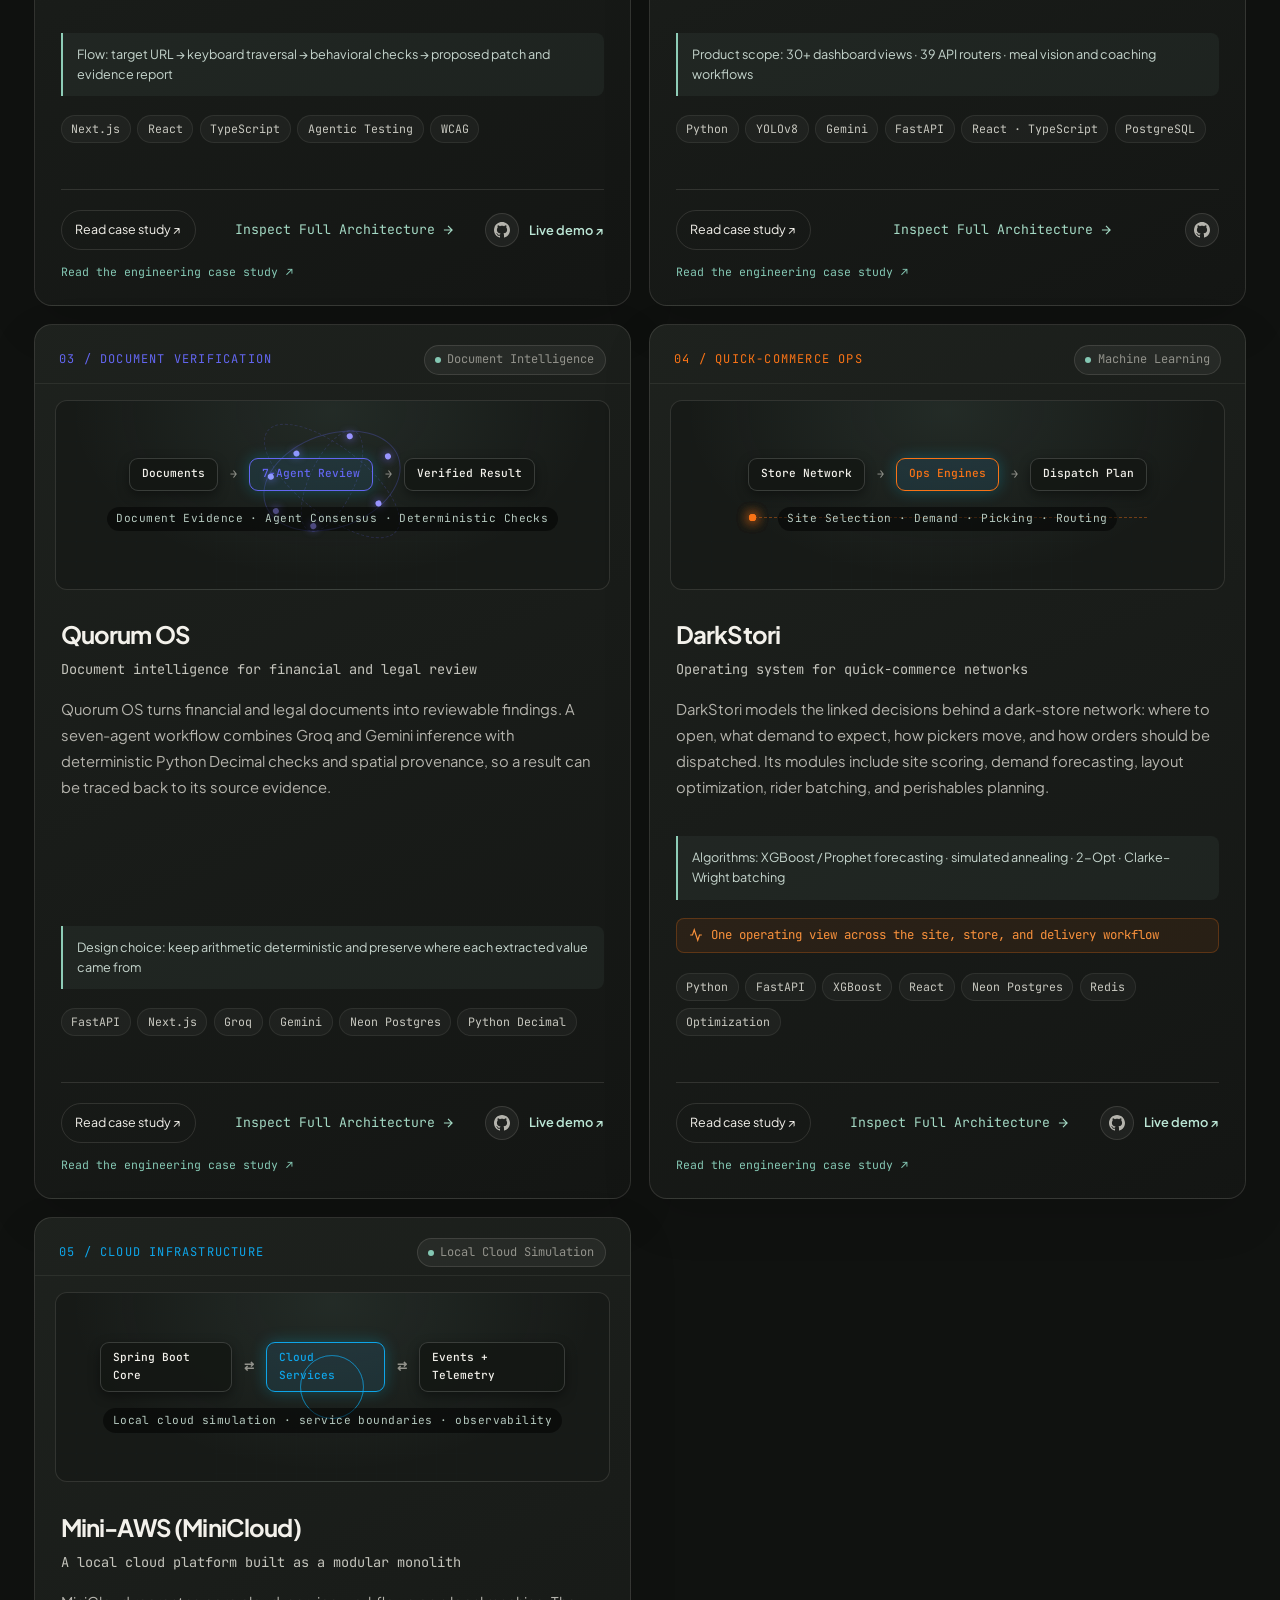
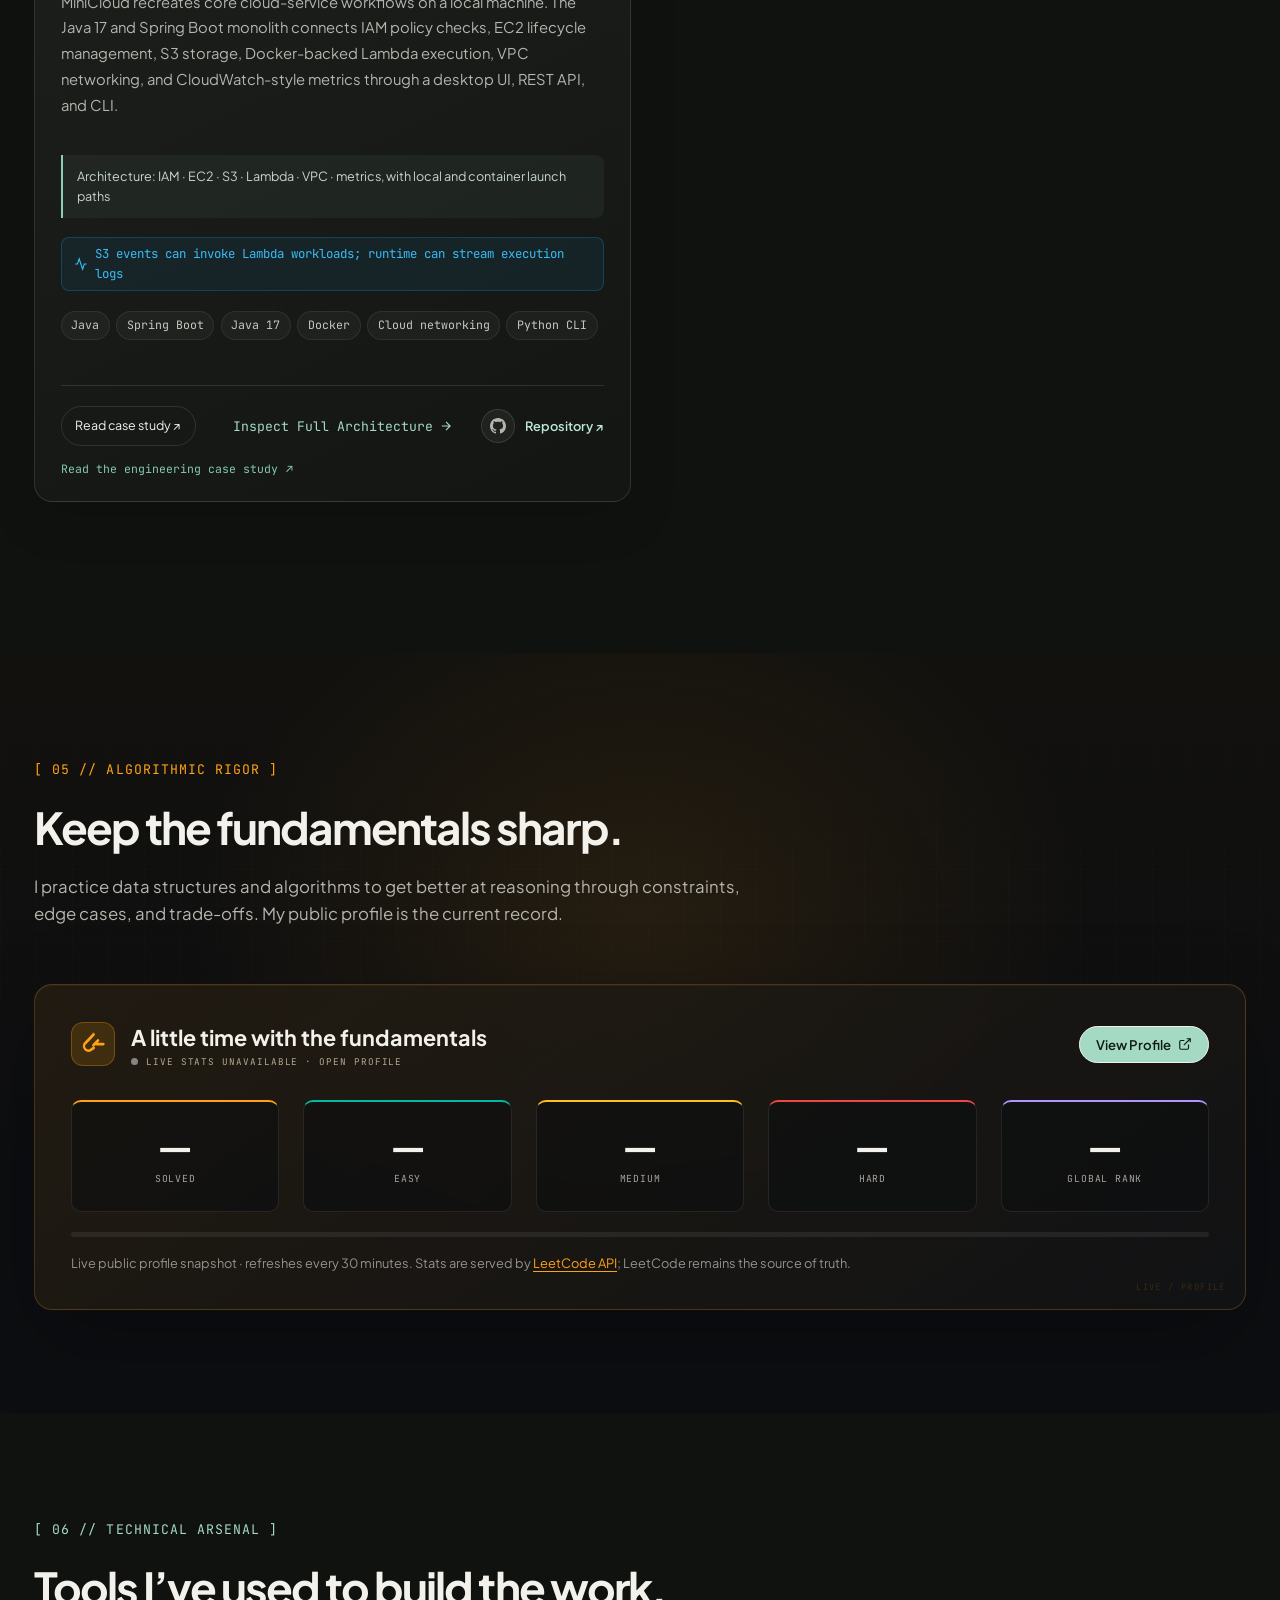
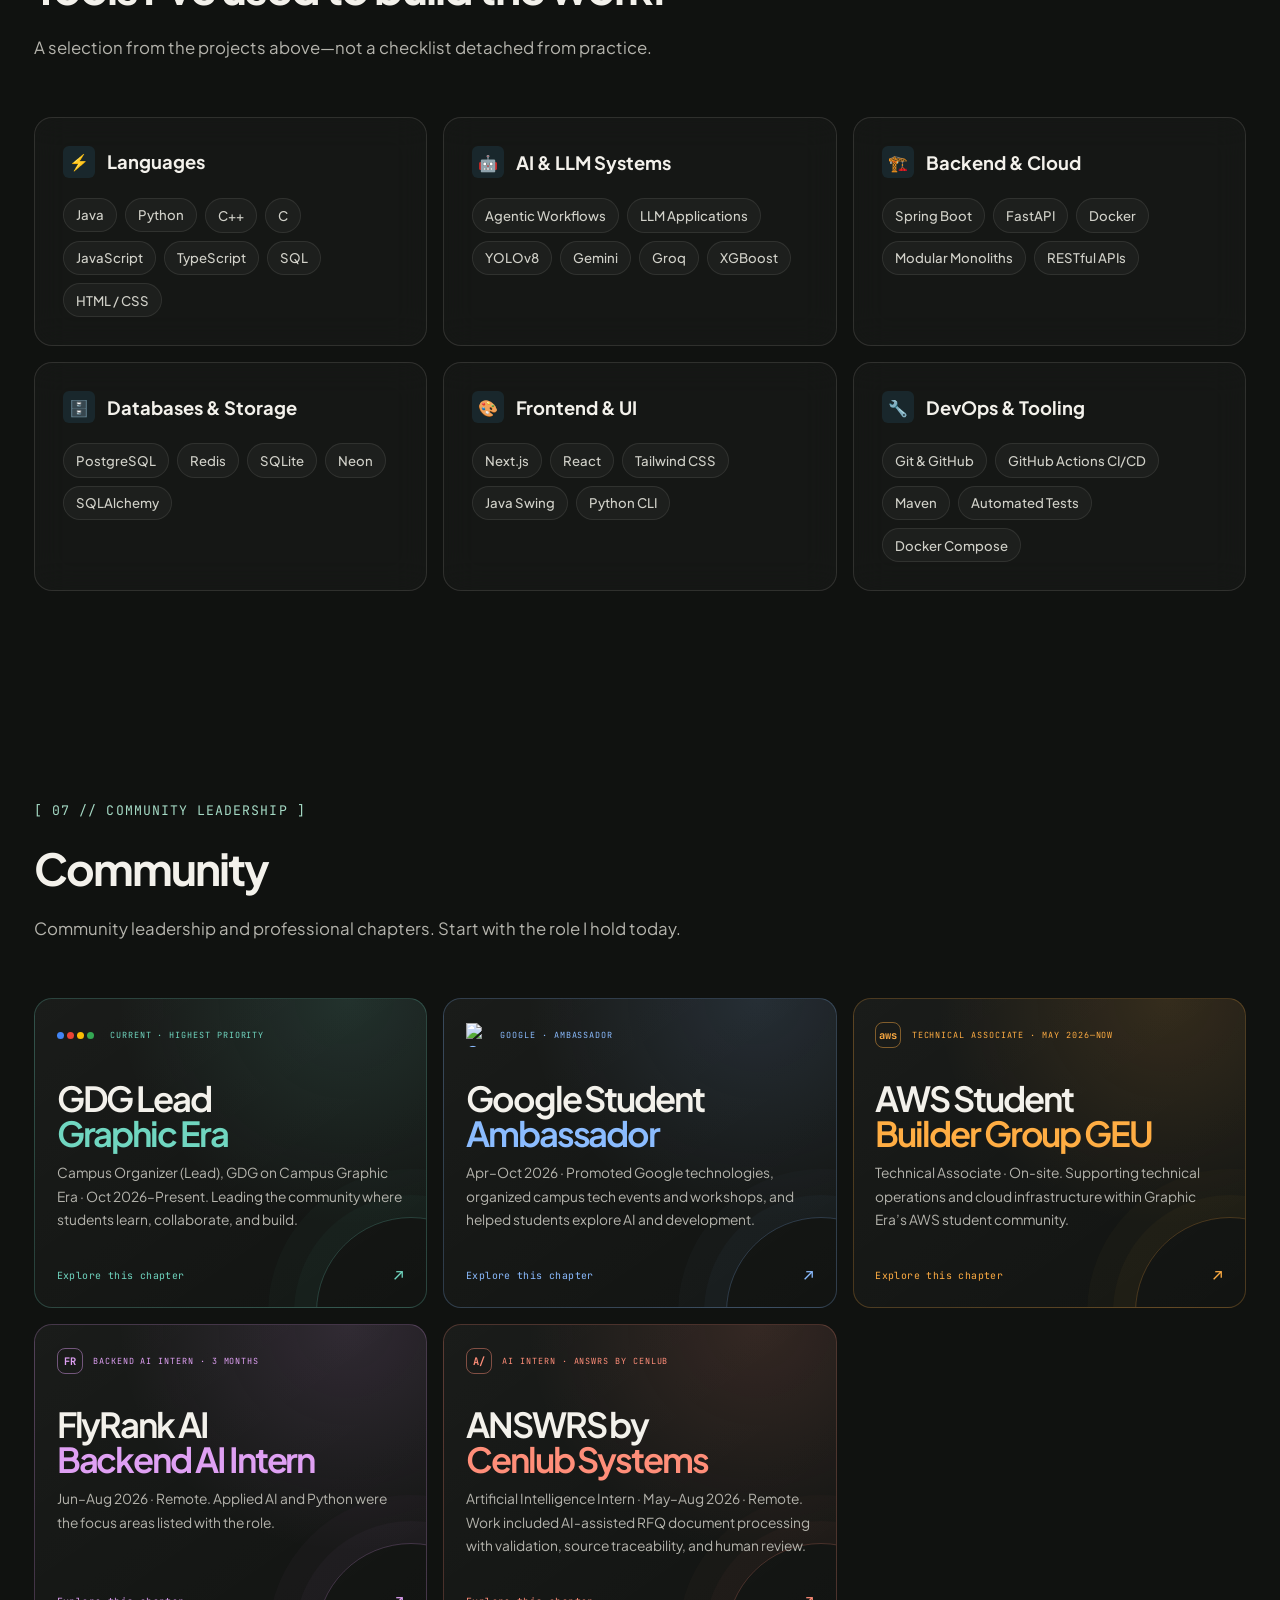
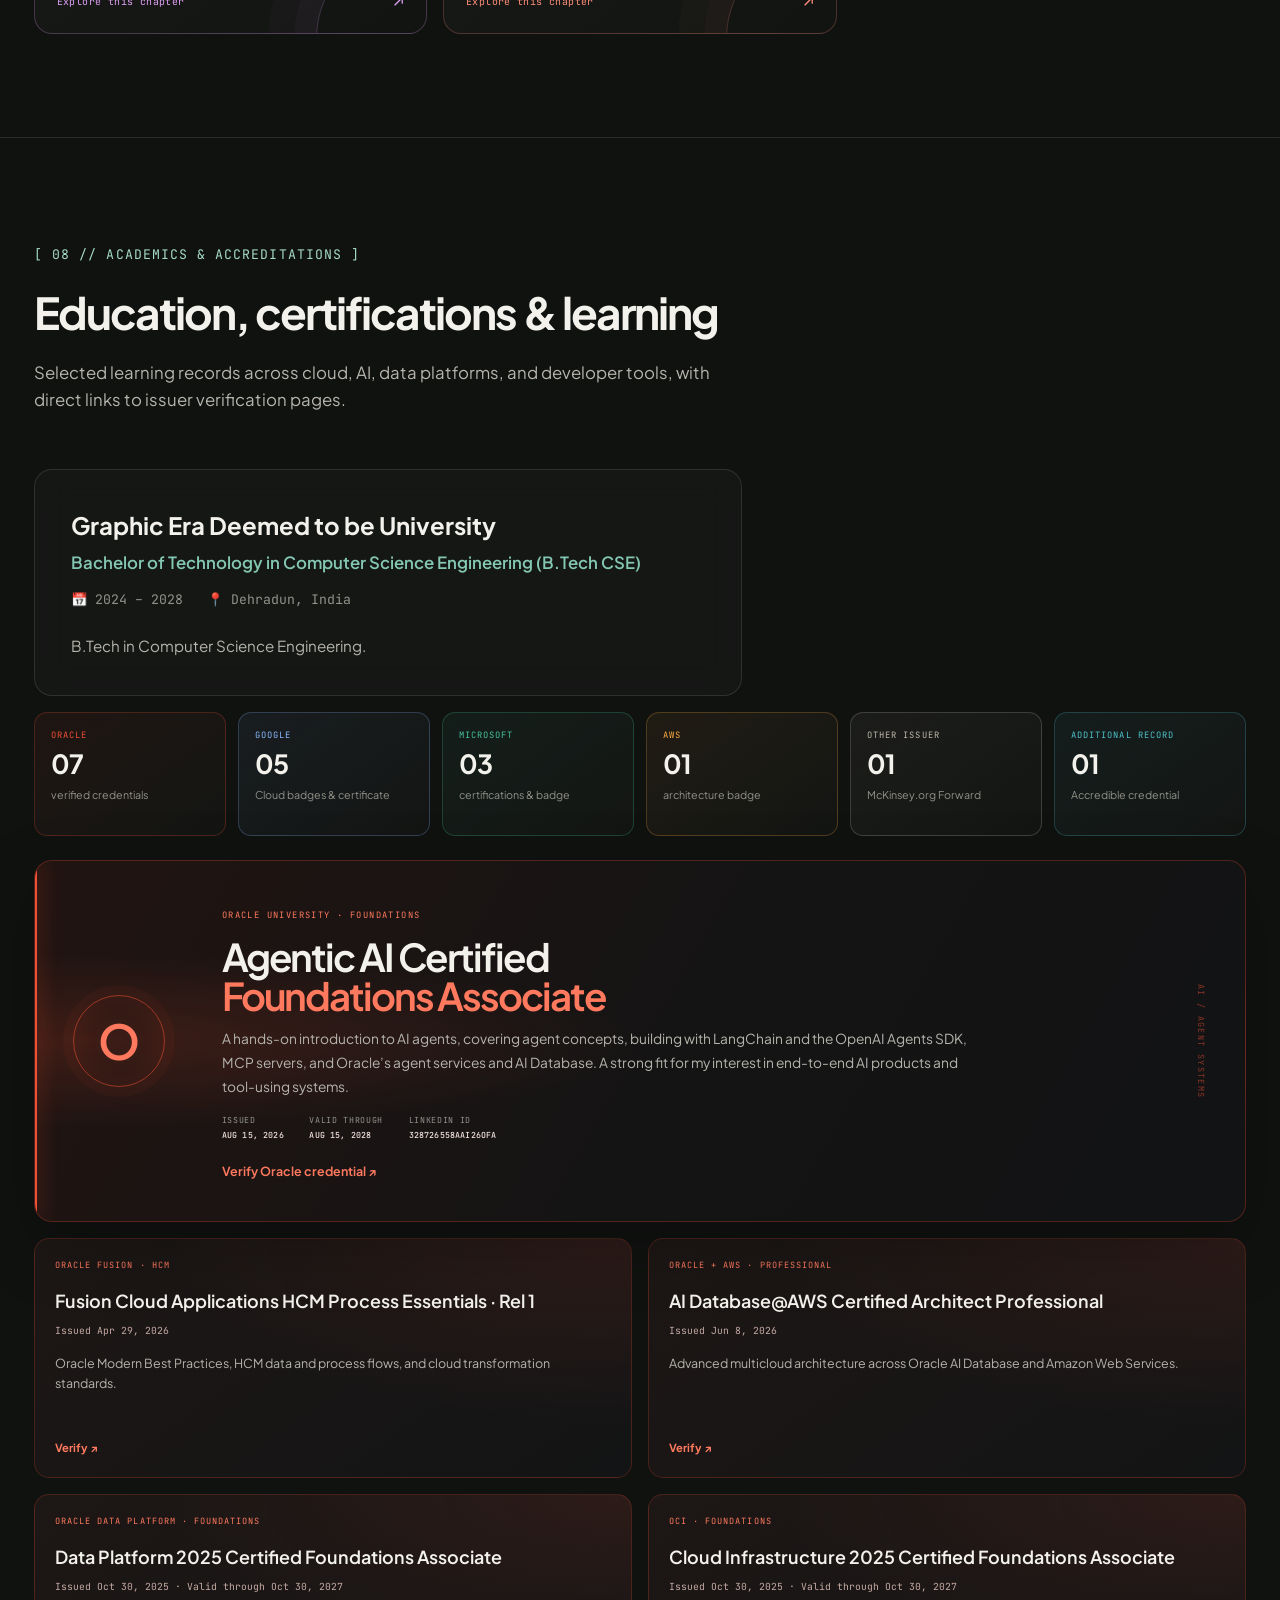
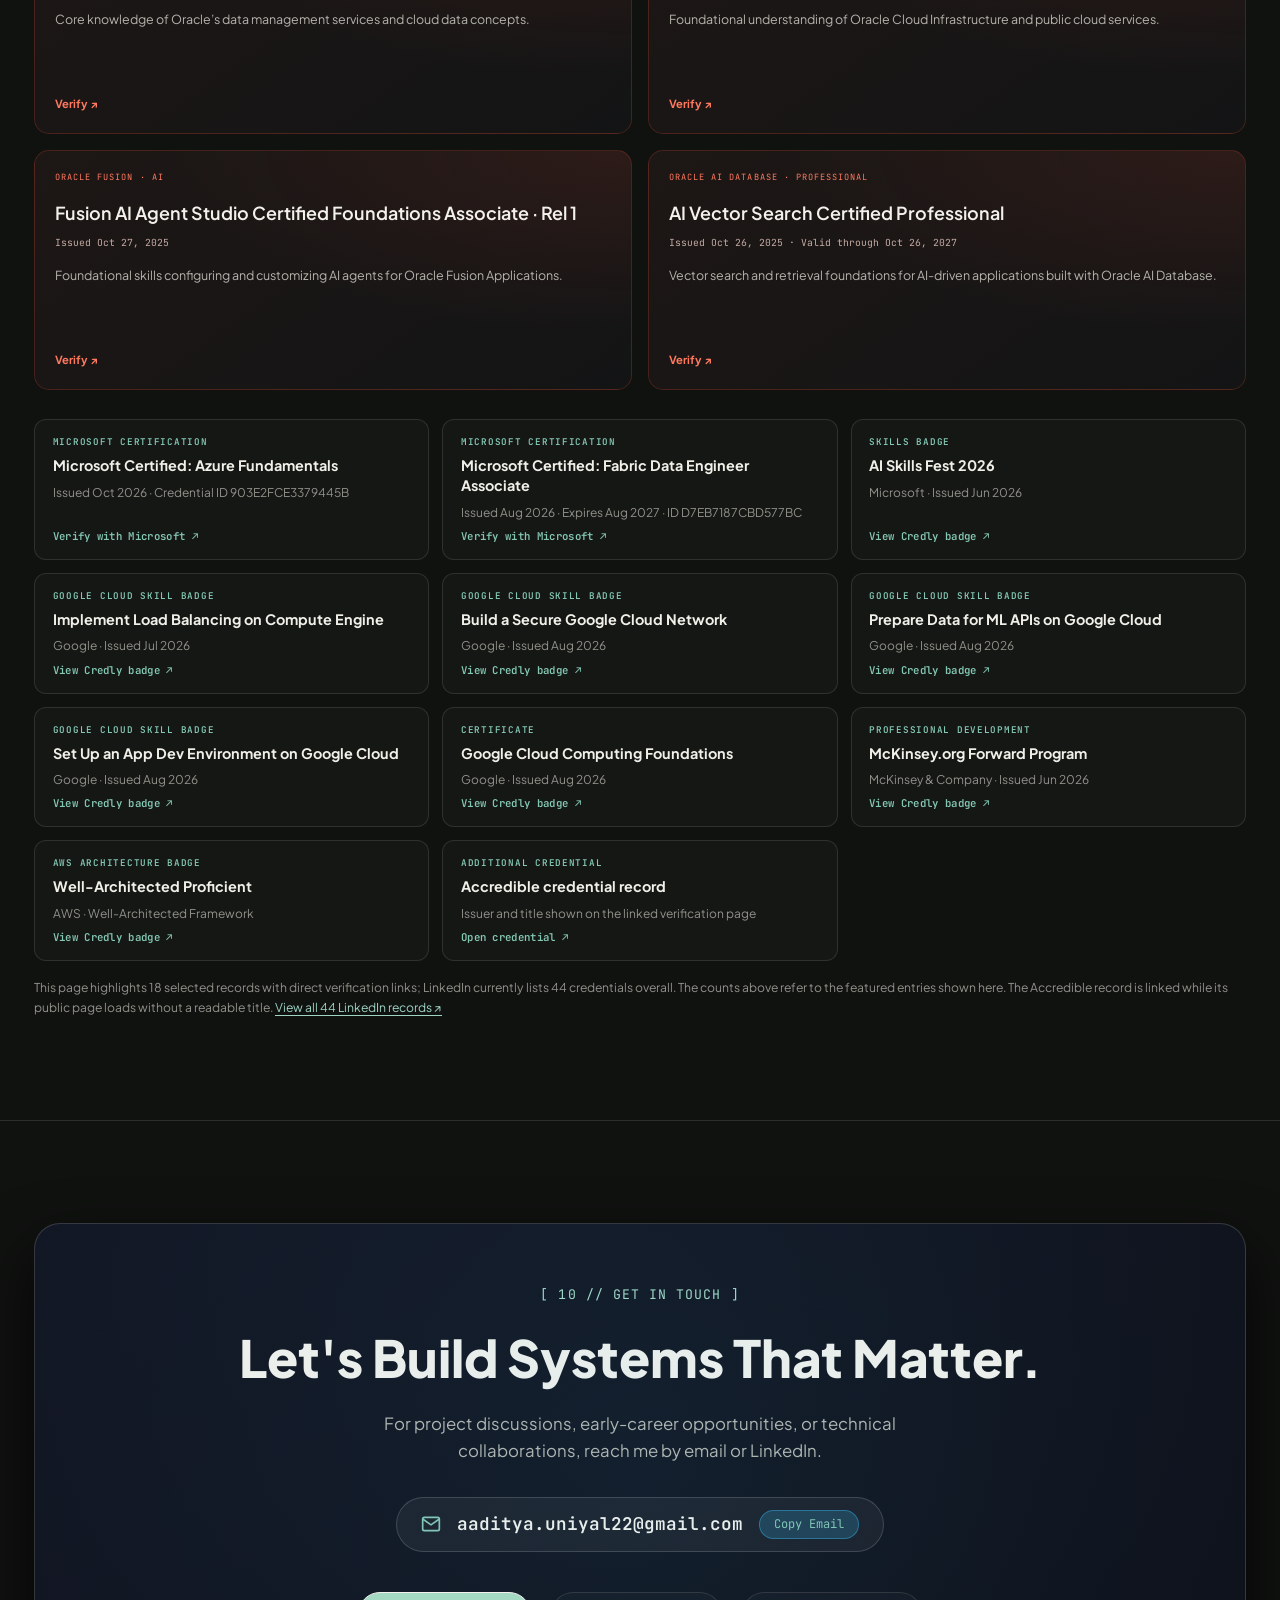
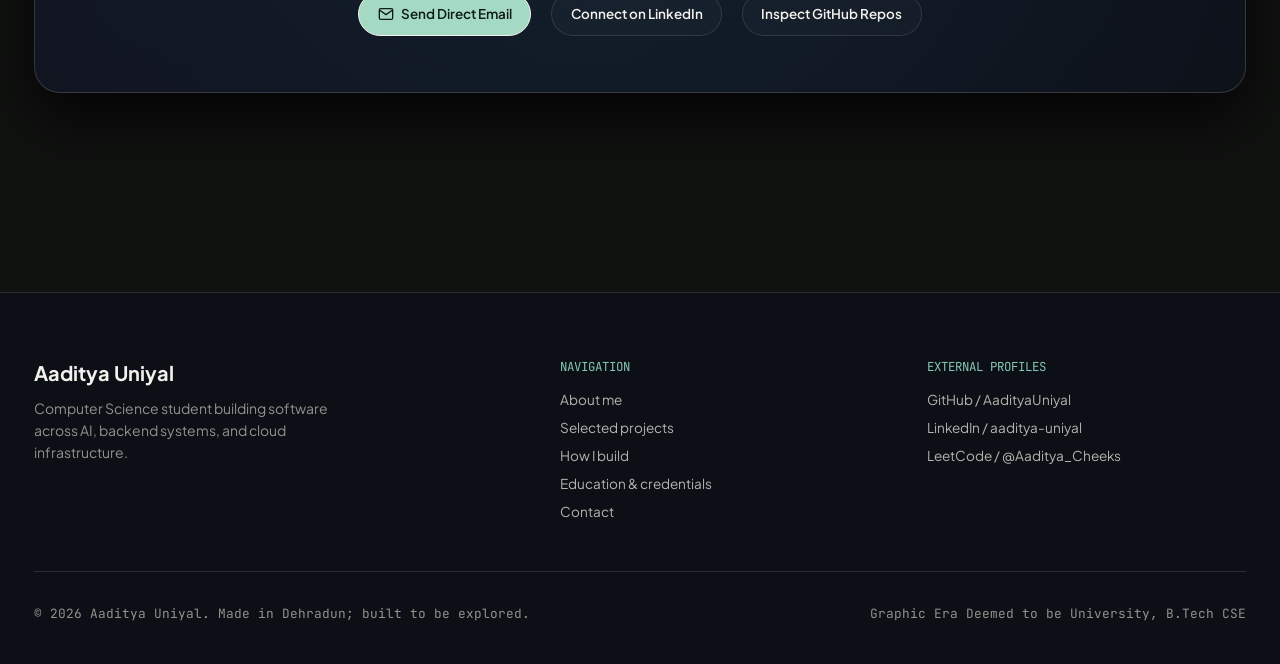
==== commit 01008296: "Create cinematic portfolio opening reveal" ====
--- a/index.html
+++ b/index.html
@@ -28,10 +28,20 @@
   <meta name="theme-color" content="#101210">
 </head>
 <body>
-  <div class="intro-sequence" id="intro-sequence" aria-hidden="true">
-    <div class="intro-orbit intro-orbit-one"></div><div class="intro-orbit intro-orbit-two"></div>
-    <div class="intro-mark"><span class="gdg-dot dot-blue"></span><span class="gdg-dot dot-red"></span><span class="gdg-dot dot-yellow"></span><span class="gdg-dot dot-green"></span></div>
-    <p>GRAPHIC ERA · DEHRADUN</p><strong>Build what brings people together.</strong>
+  <div class="intro-sequence" id="intro-sequence" aria-label="Aaditya Uniyal portfolio introduction">
+    <div class="intro-sky" aria-hidden="true"><span class="intro-star intro-star-a"></span><span class="intro-star intro-star-b"></span><span class="intro-star intro-star-c"></span><span class="intro-cross intro-cross-a"></span><span class="intro-cross intro-cross-b"></span><div class="intro-grid"></div></div>
+    <div class="intro-topline"><span>AU / 2026</span><span>DEHRADUN · INDIA</span></div>
+    <div class="intro-coordinate intro-coordinate-left" aria-hidden="true">30°19′ N<br>78°02′ E</div>
+    <div class="intro-coordinate intro-coordinate-right" aria-hidden="true">COMMUNITY<br>× PRODUCT<br>× SYSTEMS</div>
+    <div class="intro-center">
+      <div class="intro-orbit intro-orbit-one" aria-hidden="true"></div><div class="intro-orbit intro-orbit-two" aria-hidden="true"></div>
+      <div class="intro-mark" aria-hidden="true"><span class="gdg-dot dot-blue"></span><span class="gdg-dot dot-red"></span><span class="gdg-dot dot-yellow"></span><span class="gdg-dot dot-green"></span></div>
+      <p class="intro-eyebrow">A BUILDER WHO BRINGS BUILDERS TOGETHER</p>
+      <h2><span>MAKE</span><span class="intro-word-accent">IT</span><span>MATTER.</span></h2>
+      <div class="intro-name"><span></span>AADITYA UNIYAL<span></span></div>
+    </div>
+    <div class="intro-bottomline"><span>GDG ON CAMPUS · GRAPHIC ERA</span><span>THE PORTFOLIO <b>IS YOURS TO EXPLORE ↘</b></span></div>
+    <button class="intro-skip" id="intro-skip" type="button">SKIP INTRO <span>↗</span></button>
   </div>
   <div class="reading-progress" aria-hidden="true"></div>
 
--- a/assets/css/experience.css
+++ b/assets/css/experience.css
@@ -1,29 +1,47 @@
 :root { --world-accent:#9ed4c3; --world-bg:#101210; --world-ink:#f3f1eb; }
 /* Opening sequence and GDG-first identity */
-.intro-sequence { position:fixed; z-index:3000; inset:0; display:grid; place-content:center; justify-items:center; gap:1rem; overflow:hidden; background:#101210; color:#f3f1eb; animation:introLeave .8s cubic-bezier(.7,0,.2,1) 1.8s forwards; pointer-events:none; }
+.intro-sequence { --intro-time:3.9s; position:fixed; z-index:3000; inset:0; display:grid; place-items:center; overflow:hidden; isolation:isolate; background:#080b09; color:#f3f1eb; pointer-events:auto; transition:opacity .7s ease,visibility .7s; }
+.intro-sequence::before,.intro-sequence::after { content:""; position:absolute; z-index:5; inset:-1px; background:#111713; pointer-events:none; }
+.intro-sequence::before { clip-path:polygon(0 0,51% 0,49% 100%,0 100%); animation:introShutterLeft 1s cubic-bezier(.76,0,.18,1) .85s forwards; }
+.intro-sequence::after { clip-path:polygon(51% 0,100% 0,100% 100%,49% 100%); animation:introShutterRight 1s cubic-bezier(.76,0,.18,1) .85s forwards; }
+.intro-sequence.is-done { opacity:0; visibility:hidden; pointer-events:none; }
+.intro-topline,.intro-bottomline { position:absolute; z-index:4; left:clamp(1rem,4vw,4rem); right:clamp(1rem,4vw,4rem); display:flex; justify-content:space-between; color:rgba(235,244,238,.54); font: .58rem var(--font-mono); letter-spacing:.13em; }
+.intro-topline { top:clamp(1.25rem,4vh,3rem); animation:introRise .7s .2s both; }.intro-bottomline { bottom:clamp(1.25rem,4vh,3rem); animation:introRise .7s .4s both; }.intro-bottomline b { color:#9ed4c3; font-weight:500; }
+.intro-sky { position:absolute; z-index:-1; inset:0; overflow:hidden; background:radial-gradient(ellipse at 50% 48%,rgba(67,143,111,.18),transparent 33%),radial-gradient(ellipse at 50% 50%,rgba(9,17,12,.2),#080b09 72%); }
+.intro-grid { position:absolute; inset:-45% -15% -60%; opacity:.24; transform:perspective(380px) rotateX(62deg) scale(1.4); transform-origin:center 60%; background-image:linear-gradient(rgba(158,212,195,.14) 1px,transparent 1px),linear-gradient(90deg,rgba(158,212,195,.14) 1px,transparent 1px); background-size:64px 64px; mask-image:linear-gradient(transparent,#000 28%,#000 70%,transparent); animation:introGrid 1.5s .3s both; }
+.intro-star { position:absolute; width:3px; height:3px; border-radius:50%; background:#d5f4e6; box-shadow:0 0 15px 3px rgba(158,212,195,.6); animation:introStar 1.3s both; }.intro-star-a { left:18%; top:30%; }.intro-star-b { right:21%; top:25%; animation-delay:.22s; }.intro-star-c { left:26%; bottom:27%; animation-delay:.4s; }.intro-cross { position:absolute; width:16px; height:16px; opacity:.6; }.intro-cross::before,.intro-cross::after { content:""; position:absolute; background:#9ed4c3; }.intro-cross::before { width:1px; height:100%; left:50%; }.intro-cross::after { width:100%; height:1px; top:50%; }.intro-cross-a { left:12%; top:58%; animation:introCross .7s .5s both; }.intro-cross-b { right:13%; top:64%; animation:introCross .7s .7s both; }
+.intro-coordinate { position:absolute; z-index:1; color:rgba(235,244,238,.35); font:.58rem/1.8 var(--font-mono); letter-spacing:.12em; animation:introRise .7s .55s both; }.intro-coordinate-left { left:clamp(1rem,7vw,7rem); top:47%; }.intro-coordinate-right { right:clamp(1rem,7vw,7rem); top:46%; text-align:right; }
+.intro-center { position:relative; z-index:2; display:flex; flex-direction:column; align-items:center; padding:2rem; text-align:center; }
+.intro-sequence .intro-orbit { position:absolute; z-index:-1; left:50%; top:50%; width:min(76vw,760px); aspect-ratio:1; border:1px solid rgba(158,212,195,.13); border-radius:50%; transform:translate(-50%,-50%); animation:introOrbit 2s cubic-bezier(.2,.7,.2,1) both; }.intro-sequence .intro-orbit-two { width:min(55vw,560px); border-color:rgba(255,255,255,.075); animation-delay:.16s; }.intro-sequence .intro-orbit-one::after,.intro-sequence .intro-orbit-two::after { content:""; position:absolute; left:50%; top:-4px; width:7px; height:7px; border-radius:50%; background:#9ed4c3; box-shadow:0 0 18px #9ed4c3; }
+.intro-mark { display:flex; align-items:center; gap:.35rem; margin-bottom:clamp(1.25rem,3vh,2rem); }.intro-mark .gdg-dot { width:9px; height:9px; border-radius:50%; animation:introDot .8s cubic-bezier(.2,.8,.2,1) both; }.intro-mark .gdg-dot:nth-child(2) { animation-delay:.08s; }.intro-mark .gdg-dot:nth-child(3) { animation-delay:.16s; }.intro-mark .gdg-dot:nth-child(4) { animation-delay:.24s; }
+.intro-eyebrow { margin:0 0 1rem; color:#9ed4c3; font:.58rem var(--font-mono); letter-spacing:.2em; animation:introRise .7s .45s both; }
+.intro-center h2 { display:flex; gap:.23em; margin:0; font:700 clamp(3.2rem,12.6vw,11.5rem)/.82 var(--font-display); letter-spacing:-.105em; }.intro-center h2 span { display:block; animation:introWord .95s cubic-bezier(.16,1,.3,1) both; }.intro-center h2 span:nth-child(1) { animation-delay:.38s; }.intro-center h2 span:nth-child(2) { animation-delay:.52s; }.intro-center h2 span:nth-child(3) { animation-delay:.66s; }.intro-center h2 .intro-word-accent { color:#9ed4c3; }
+.intro-name { display:flex; align-items:center; gap:.8rem; margin-top:clamp(1.5rem,4vh,2.6rem); color:rgba(235,244,238,.7); font:.62rem var(--font-mono); letter-spacing:.3em; animation:introRise .7s 1.05s both; }.intro-name span { width:clamp(20px,5vw,70px); height:1px; background:linear-gradient(90deg,transparent,#9ed4c3); }.intro-name span:last-child { transform:rotate(180deg); }
+.intro-skip { position:absolute; z-index:8; right:clamp(1rem,4vw,4rem); top:clamp(3.3rem,8vh,5.5rem); padding:.55rem .75rem; border:1px solid rgba(255,255,255,.16); border-radius:99px; background:rgba(255,255,255,.04); color:rgba(255,255,255,.65); font:.55rem var(--font-mono); letter-spacing:.1em; cursor:pointer; transition:background .2s,color .2s,border-color .2s; }.intro-skip:hover { border-color:#9ed4c3; color:#9ed4c3; background:rgba(158,212,195,.08); }.intro-skip span { margin-left:.4rem; }
+.intro-finished .hero-content,.intro-finished .hero-image-wrapper { animation:heroArrival .85s cubic-bezier(.16,1,.3,1) both; }.intro-finished .hero-image-wrapper { animation-delay:.12s; }
 .community-world-grid { display:grid; grid-template-columns:repeat(6,minmax(0,1fr)); gap:1rem; }
 .community-world { --community-accent:#65d4bd; position:relative; display:flex; flex-direction:column; grid-column:span 2; min-height:310px; padding:1.35rem; overflow:hidden; border:1px solid color-mix(in srgb,var(--community-accent) 23%,transparent); border-radius:18px; background:radial-gradient(ellipse at 80% 0,color-mix(in srgb,var(--community-accent) 13%,transparent),transparent 52%),linear-gradient(145deg,rgba(255,255,255,.045),rgba(255,255,255,.012)); color:var(--text-primary); text-decoration:none; transition:transform .35s cubic-bezier(.2,.7,.2,1),border-color .35s,box-shadow .35s; }
 .community-world:hover { transform:translateY(-7px); border-color:color-mix(in srgb,var(--community-accent) 65%,transparent); box-shadow:0 22px 55px color-mix(in srgb,var(--community-accent) 9%,transparent); }.community-world-gdg { --community-accent:#70d6c0; }.community-world-google { --community-accent:#8bbcff; }.community-world-aws { --community-accent:#ffad43; }.community-world-flyrank { --community-accent:#dfa0f3; }.community-world-answers { --community-accent:#ff8e79; }.community-world-cenlub { --community-accent:#7cd9ad; }
 .community-world::after { content:""; position:absolute; width:190px; aspect-ratio:1; right:-80px; bottom:-100px; border:1px solid color-mix(in srgb,var(--community-accent) 23%,transparent); border-radius:50%; box-shadow:0 0 0 22px color-mix(in srgb,var(--community-accent) 3%,transparent),0 0 0 48px color-mix(in srgb,var(--community-accent) 2%,transparent); transition:transform .7s; }.community-world:hover::after { transform:scale(1.25) rotate(25deg); }
 .community-world-top { display:flex; align-items:center; gap:.65rem; min-height:28px; color:var(--community-accent); }.community-world-top small { font:.53rem var(--font-mono); letter-spacing:.11em; }.community-world-top img { object-fit:contain; }.community-brand-mark { display:grid; place-items:center; width:26px; height:26px; border:1px solid color-mix(in srgb,var(--community-accent) 45%,transparent); border-radius:8px; color:var(--community-accent); font:700 .65rem var(--font-mono); }.community-world-gdg .gdg-quad-dots { display:flex; gap:3px; }.community-world-gdg .gdg-quad-dots i { width:7px; height:7px; border-radius:50%; }
 .community-world h3 { position:relative; z-index:1; margin:2rem 0 .7rem; font:650 clamp(1.65rem,2.7vw,2.5rem)/1 var(--font-display); letter-spacing:-.06em; }.community-world h3 em { color:var(--community-accent); font-style:normal; }.community-world p { position:relative; z-index:1; max-width:390px; margin:0; color:var(--text-secondary); font-size:.86rem; line-height:1.7; }.community-world-cta { display:flex; justify-content:space-between; align-items:center; margin-top:auto; padding-top:1.5rem; color:var(--community-accent); font:.62rem var(--font-mono); letter-spacing:.04em; }.community-world-cta b { font-size:1rem; transition:transform .2s; }.community-world:hover .community-world-cta b { transform:translate(3px,-3px); }
-.intro-sequence p { z-index:1; margin:1.2rem 0 0; color:#9ed4c3; font:.65rem var(--font-mono); letter-spacing:.2em; animation:introText .65s .25s both; }
-.intro-sequence strong { z-index:1; max-width:780px; padding:0 1.5rem; text-align:center; font:650 clamp(2rem,6vw,5.4rem)/.98 var(--font-display); letter-spacing:-.065em; animation:introText .7s .42s both; }
-.intro-mark { z-index:1; display:flex; align-items:center; gap:.6rem; }
-.intro-mark .gdg-dot { width:16px; height:16px; border-radius:50%; animation:introDot .8s cubic-bezier(.2,.8,.2,1) both; }
-.intro-mark .gdg-dot:nth-child(2) { animation-delay:.08s; }.intro-mark .gdg-dot:nth-child(3) { animation-delay:.16s; }.intro-mark .gdg-dot:nth-child(4) { animation-delay:.24s; }
-.intro-orbit { position:absolute; width:min(68vw,680px); aspect-ratio:1; border:1px solid rgba(158,212,195,.16); border-radius:50%; animation:introOrbit 2.2s cubic-bezier(.2,.7,.2,1) both; }
-.intro-orbit-two { width:min(48vw,480px); border-color:rgba(255,255,255,.08); animation-delay:.12s; }
 .hero-section { position:relative; isolation:isolate; }
 .hero-section::before { content:"GDG / GEU"; position:absolute; z-index:-1; right:1vw; top:26%; color:rgba(158,212,195,.035); font:800 clamp(4rem,13vw,12rem)/.8 var(--font-display); letter-spacing:-.1em; transform:rotate(-8deg); pointer-events:none; }
 .hero-leadership { display:inline-flex; align-items:center; gap:.8rem; margin:0 0 1.5rem; padding:.72rem .9rem; border:1px solid rgba(158,212,195,.27); border-radius:12px; background:linear-gradient(110deg,rgba(158,212,195,.1),rgba(158,212,195,.025)); color:var(--text-primary); text-decoration:none; box-shadow:0 8px 30px rgba(0,0,0,.14); transition:transform .3s,border-color .3s,background .3s; }
 .hero-leadership:hover { transform:translateY(-3px); border-color:rgba(158,212,195,.65); background:rgba(158,212,195,.12); }
 .hero-leadership>span:nth-child(2) { display:grid; gap:.24rem; }.hero-leadership small { color:var(--world-accent); font:.56rem var(--font-mono); letter-spacing:.12em; }.hero-leadership strong { font-size:.82rem; }.leadership-live { width:9px; height:9px; border-radius:50%; background:#34a853; box-shadow:0 0 0 4px rgba(52,168,83,.12),0 0 15px rgba(52,168,83,.6); animation:stagePulse 1.9s ease-in-out infinite; }.leadership-arrow { margin-left:.55rem; color:var(--world-accent); }
-@keyframes introOrbit { from { opacity:0; transform:scale(.42) rotate(-35deg); } to { opacity:1; transform:scale(1) rotate(0); } }
+@keyframes introOrbit { from { opacity:0; transform:translate(-50%,-50%) scale(.2) rotate(-35deg); } to { opacity:1; transform:translate(-50%,-50%) scale(1) rotate(0); } }
 @keyframes introDot { from { opacity:0; transform:translateY(18px) scale(.3); } to { opacity:1; transform:none; } }
-@keyframes introText { from { opacity:0; transform:translateY(18px); filter:blur(8px); } to { opacity:1; transform:none; filter:none; } }
-@keyframes introLeave { to { opacity:0; visibility:hidden; transform:scale(1.04); } }
-@media (prefers-reduced-motion:reduce) { .intro-sequence { animation:none; display:none; } }
+@keyframes introRise { from { opacity:0; transform:translateY(12px); filter:blur(5px); } to { opacity:1; transform:none; filter:none; } }
+@keyframes introWord { 0% { opacity:0; transform:translateY(70%) rotateX(-55deg) scale(.82); filter:blur(12px); } 65% { opacity:1; transform:translateY(-7%) rotateX(5deg) scale(1.02); filter:blur(0); } 100% { opacity:1; transform:none; filter:none; } }
+@keyframes introGrid { from { opacity:0; transform:perspective(380px) rotateX(72deg) scale(1.8) translateY(10%); } to { opacity:.24; transform:perspective(380px) rotateX(62deg) scale(1.4); } }
+@keyframes introStar { 0% { opacity:0; transform:scale(0); } 70% { opacity:1; transform:scale(2); } 100% { opacity:.8; transform:scale(1); } }
+@keyframes introCross { from { opacity:0; transform:scale(.2) rotate(45deg); } to { opacity:.6; transform:none; } }
+@keyframes introShutterLeft { to { transform:translateY(-105%); } }
+@keyframes introShutterRight { to { transform:translateY(105%); } }
+@keyframes heroArrival { from { opacity:0; transform:translateY(26px) scale(.985); filter:blur(7px); } to { opacity:1; transform:none; filter:none; } }
+@media (max-width:700px) { .intro-coordinate { display:none; }.intro-bottomline { font-size:.48rem; }.intro-bottomline span:last-child { display:none; }.intro-center h2 { font-size:clamp(3.1rem,14vw,6rem); }.intro-name { letter-spacing:.2em; }.intro-sequence .intro-orbit { width:92vw; }.intro-sequence .intro-orbit-two { width:70vw; } }
+@media (prefers-reduced-motion:reduce) { .intro-sequence { display:none; }.intro-finished .hero-content,.intro-finished .hero-image-wrapper { animation:none; } }
 html { scroll-behavior:smooth; }
 body { background:var(--world-bg); color:var(--world-ink); transition:background .5s,color .35s; }
 .reading-progress { position:fixed; inset:0 auto auto 0; width:100%; height:3px; z-index:2000; background:var(--world-accent); transform:scaleX(0); transform-origin:left; }
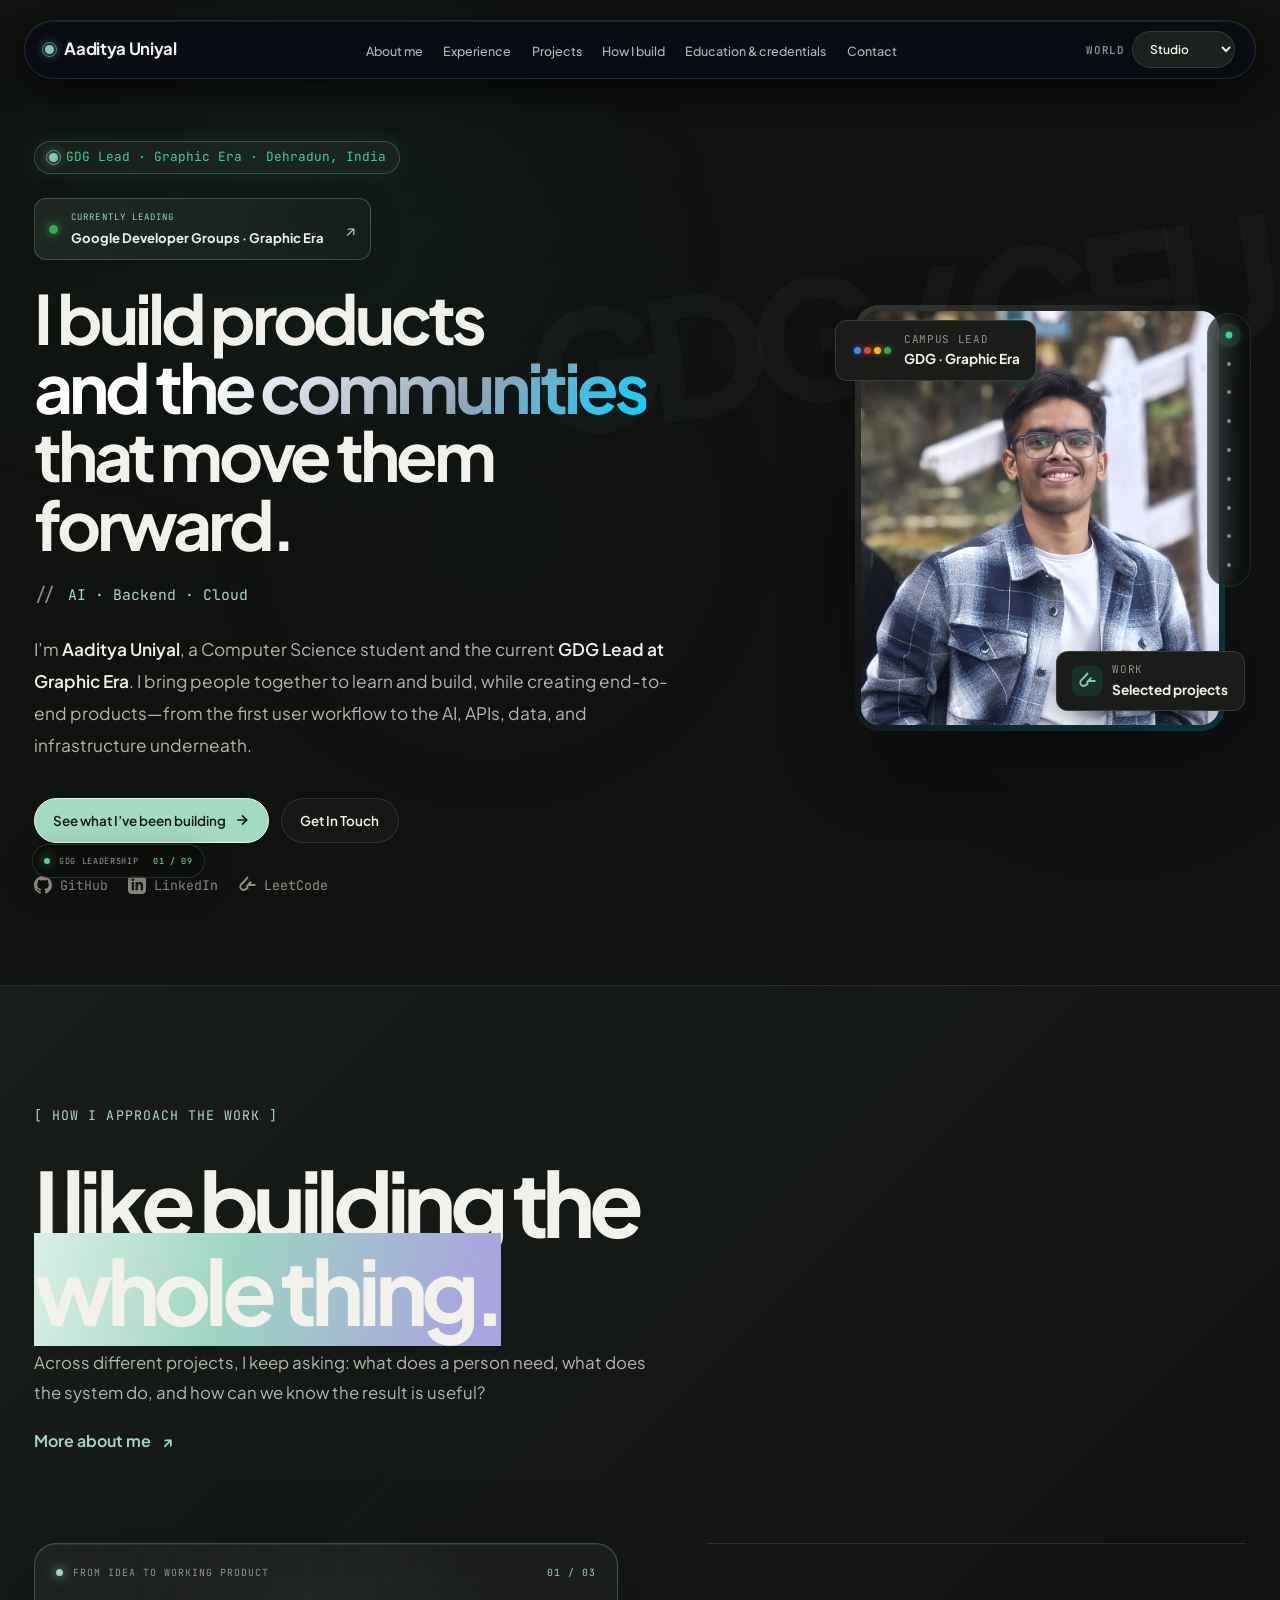
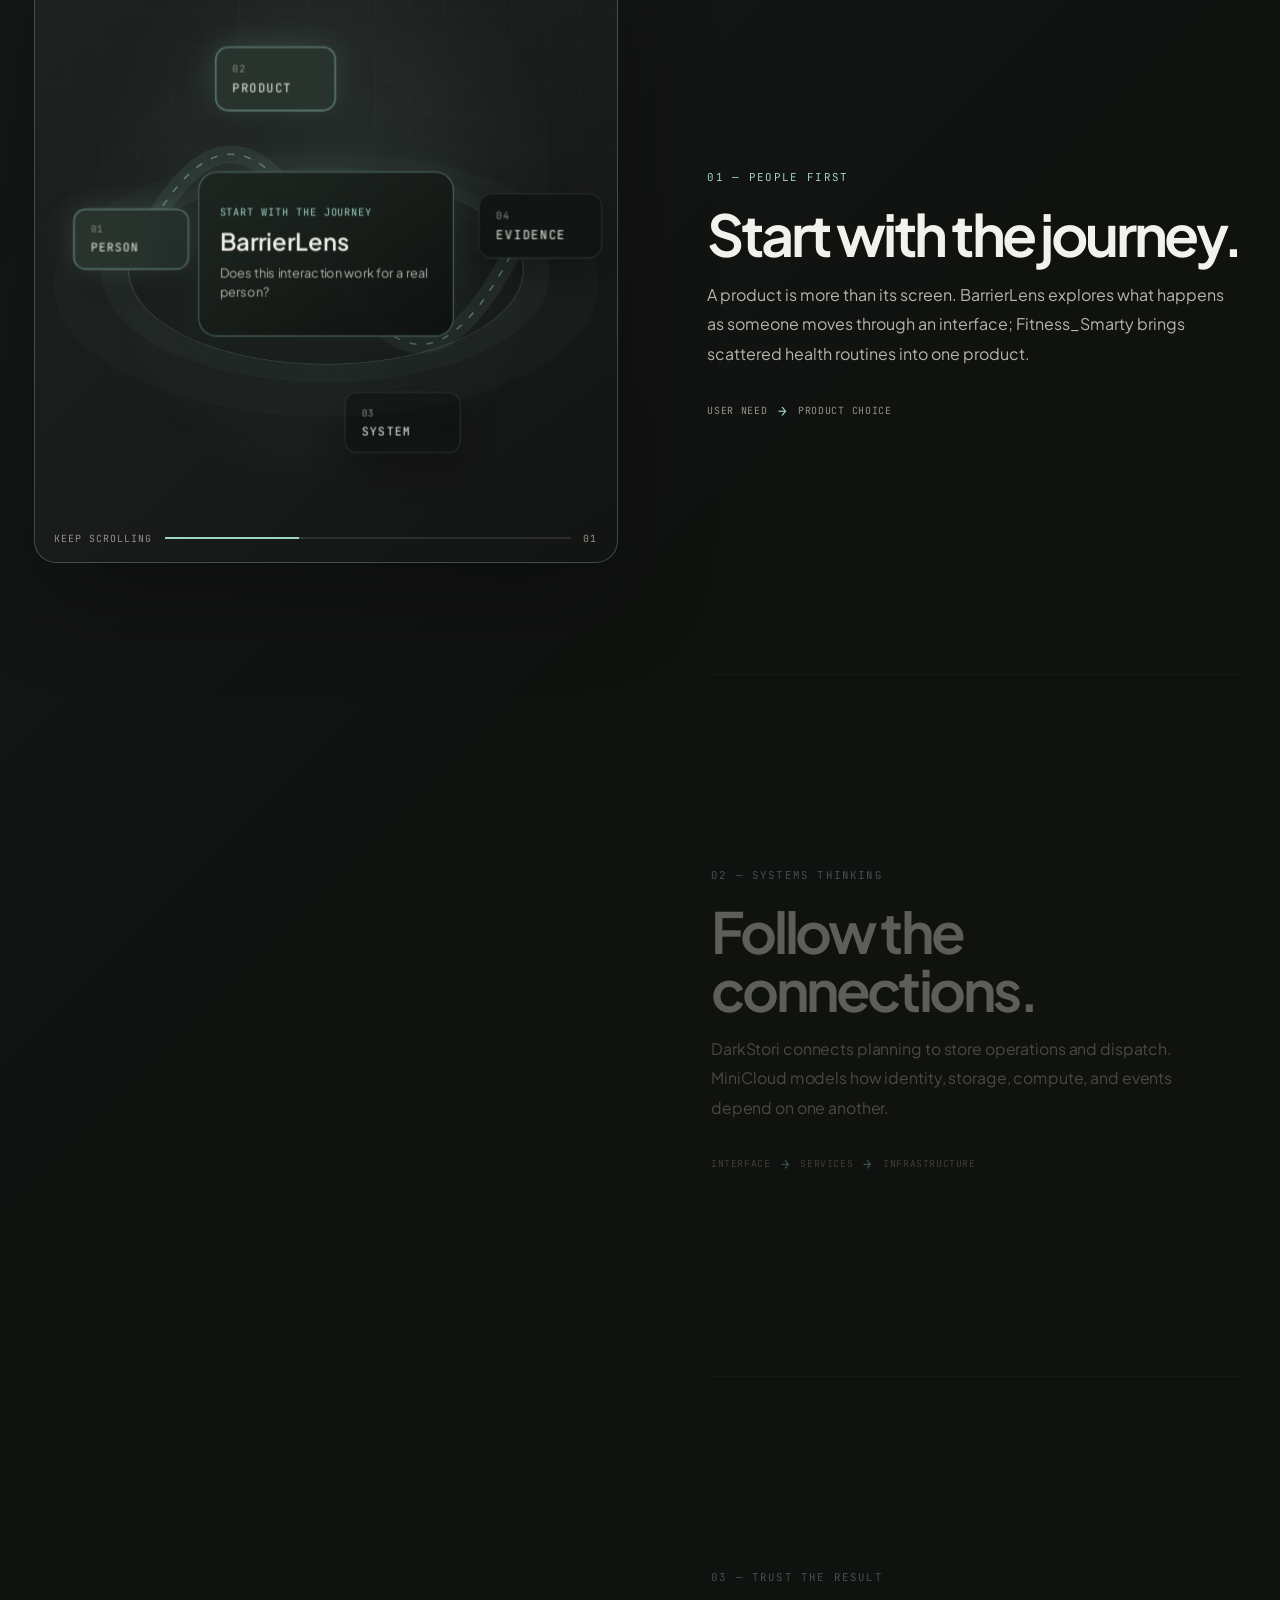
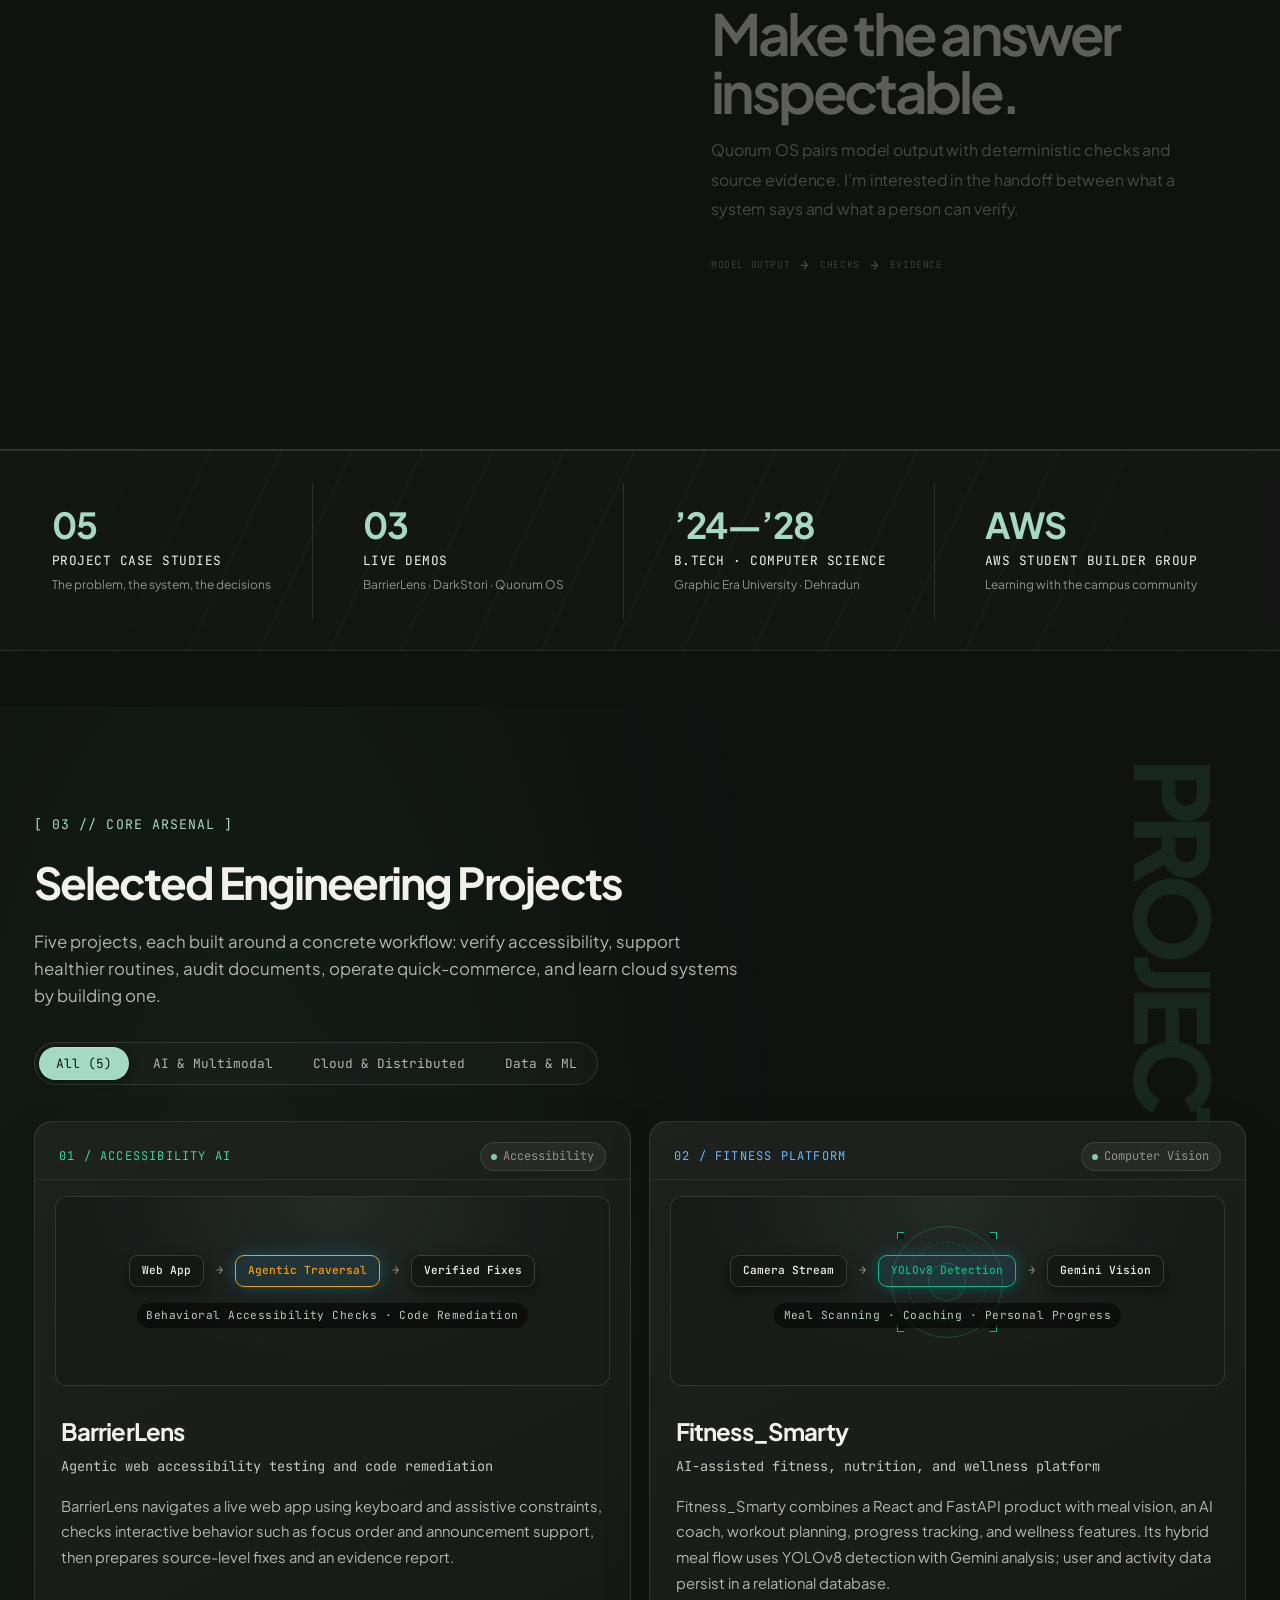
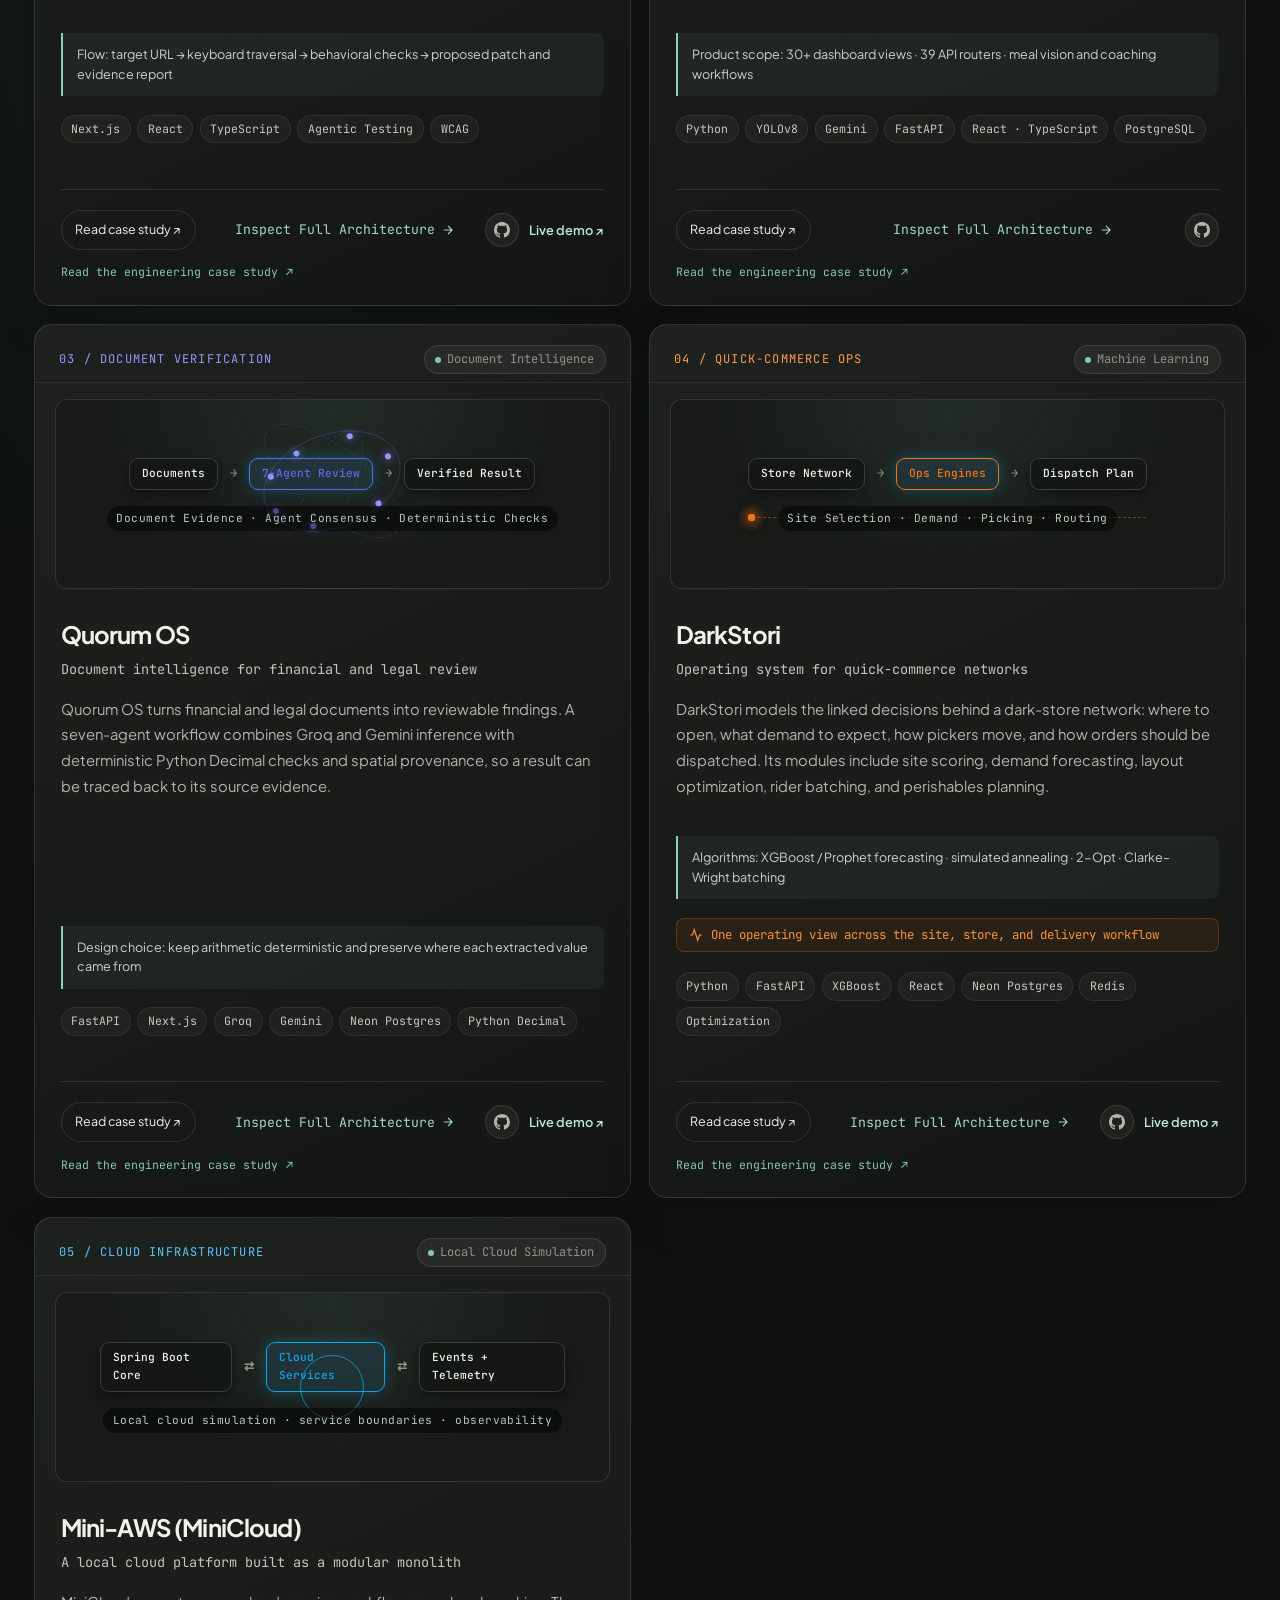
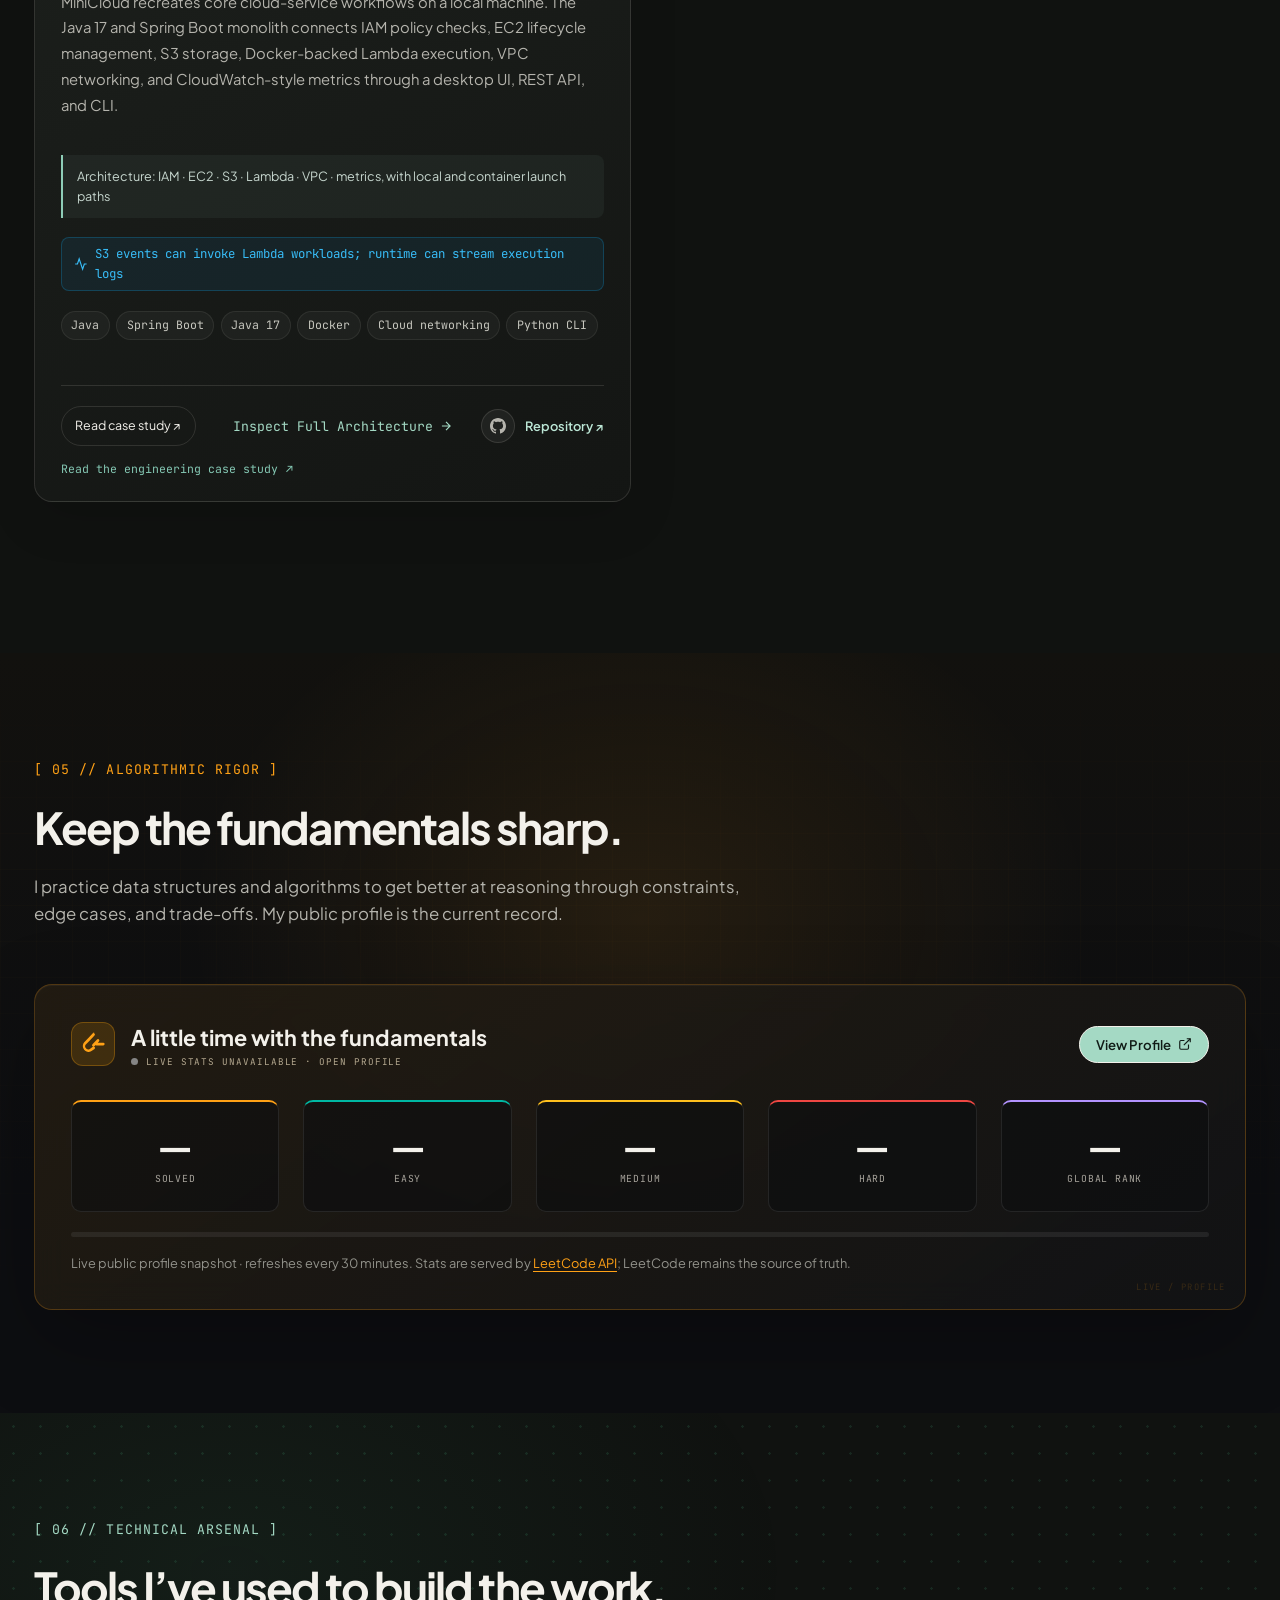
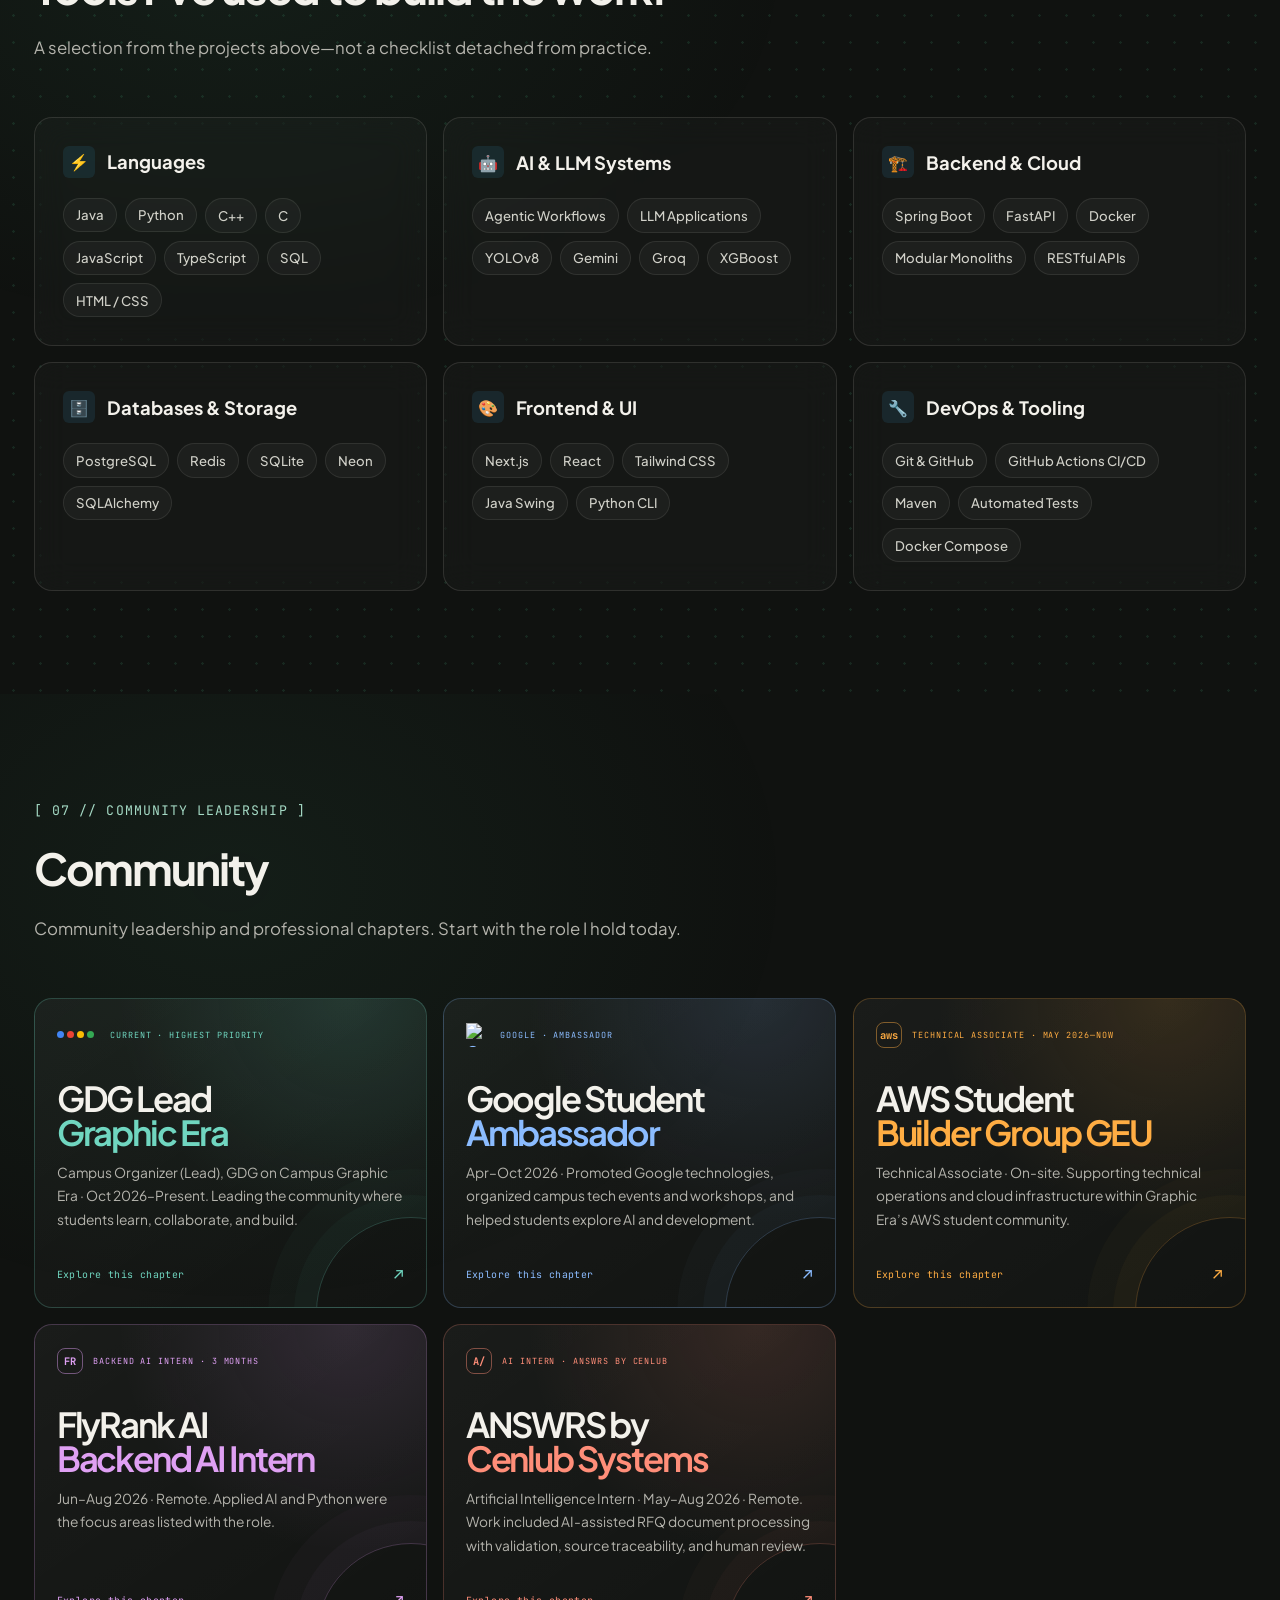
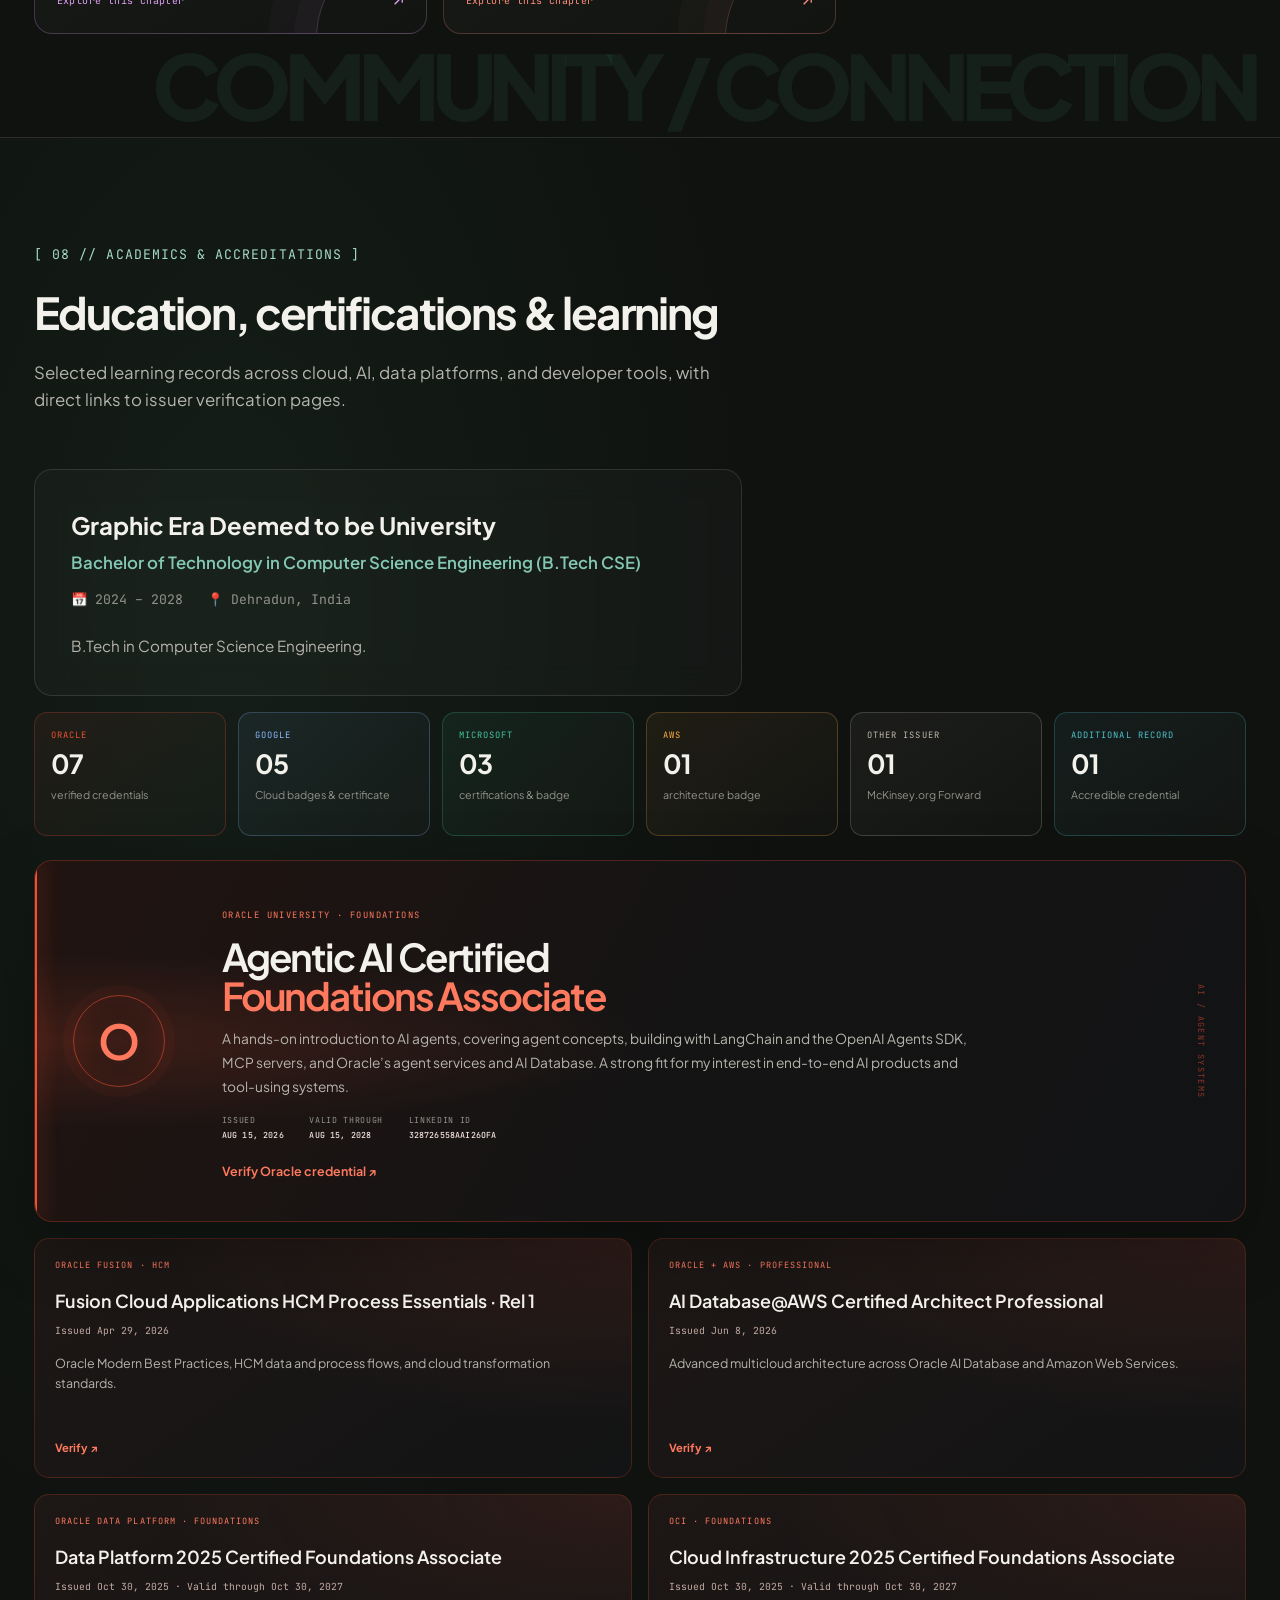
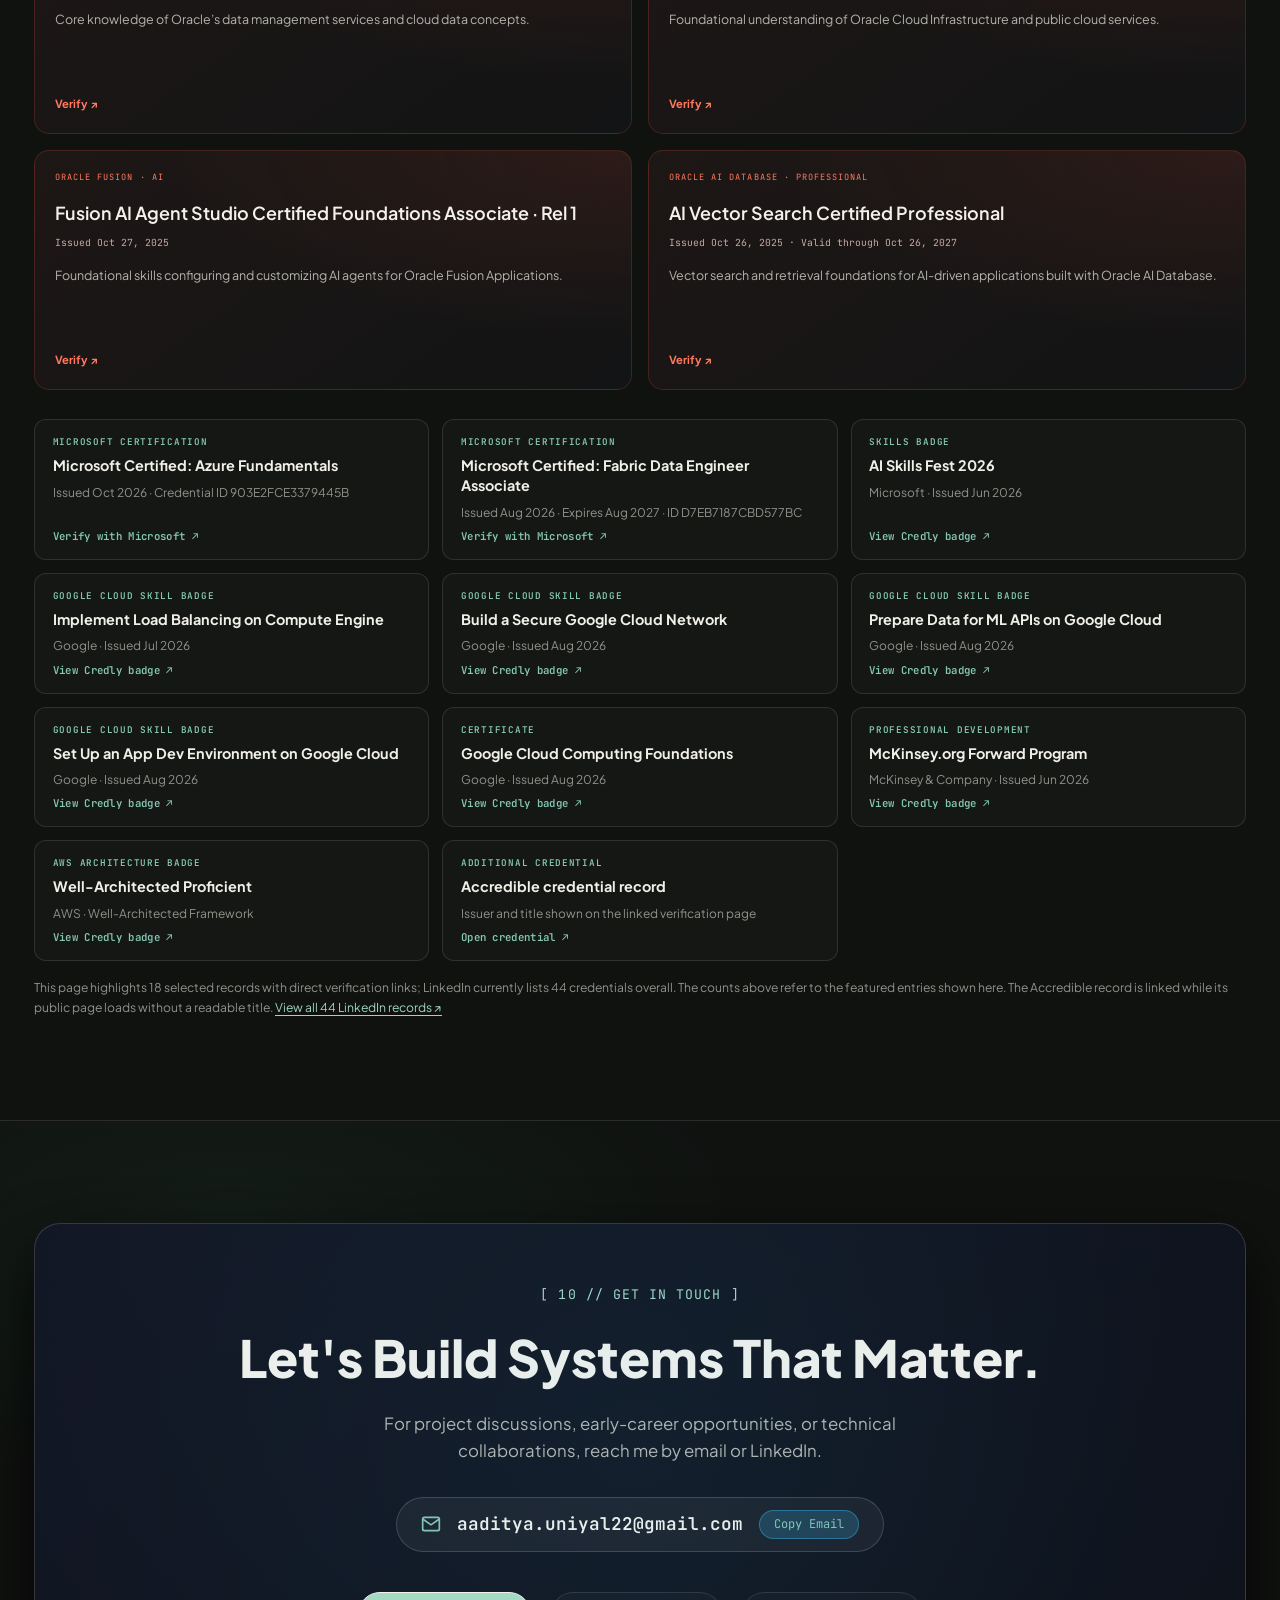
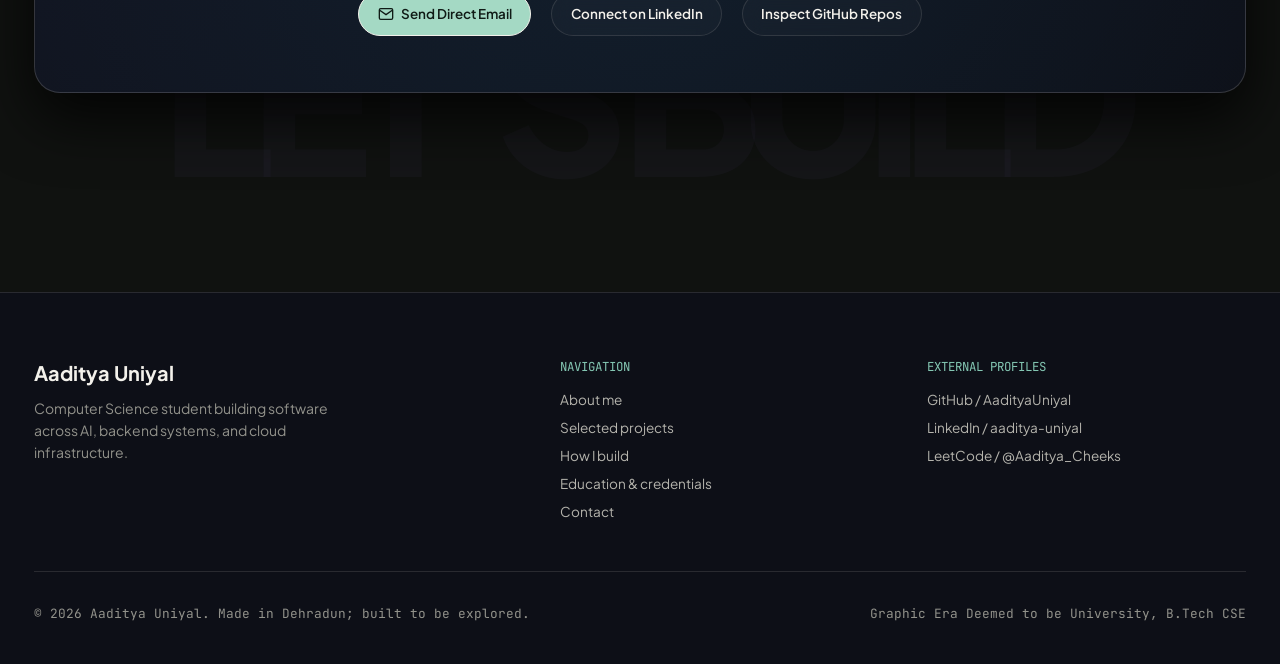
==== commit f324a9f6: "Add immersive scroll worlds across portfolio" ====
--- a/index.html
+++ b/index.html
@@ -44,6 +44,20 @@
     <button class="intro-skip" id="intro-skip" type="button">SKIP INTRO <span>↗</span></button>
   </div>
   <div class="reading-progress" aria-hidden="true"></div>
+  <aside class="world-hud" aria-label="Portfolio chapter navigation">
+    <div class="world-hud-readout"><span class="world-hud-live"></span><span id="world-hud-name">GDG LEADERSHIP</span><b id="world-hud-count">01 / 09</b></div>
+    <nav class="world-rail" aria-label="Jump to a portfolio chapter">
+      <a class="is-current" href="#hero" aria-label="01, GDG leadership" aria-current="location"><span>01</span></a>
+      <a href="#approach" aria-label="02, How I build"><span>02</span></a>
+      <a href="#impact" aria-label="03, Impact"><span>03</span></a>
+      <a href="#projects" aria-label="04, Projects"><span>04</span></a>
+      <a href="#leetcode" aria-label="05, LeetCode"><span>05</span></a>
+      <a href="#skills" aria-label="06, Skills"><span>06</span></a>
+      <a href="#leadership" aria-label="07, Community"><span>07</span></a>
+      <a href="#education" aria-label="08, Education and certifications"><span>08</span></a>
+      <a href="#contact" aria-label="09, Contact"><span>09</span></a>
+    </nav>
+  </aside>
 
   <!-- Ambient Animated Atmosphere -->
   <div class="ambient-bg" aria-hidden="true">
@@ -82,7 +96,7 @@
 
   <main>
     <!-- HERO SECTION -->
-    <section class="hero-section" id="hero">
+    <section class="hero-section" id="hero" data-scene="gdg">
       <div class="container">
         <div class="hero-grid">
           
@@ -172,7 +186,7 @@
       </div>
     </section>
 
-    <section class="approach-section" id="approach" aria-labelledby="approach-title">
+    <section class="approach-section" id="approach" data-scene="systems" aria-labelledby="approach-title">
       <div class="container">
         <header class="approach-heading">
           <div class="section-indicator">[ HOW I APPROACH THE WORK ]</div>
@@ -210,7 +224,7 @@
     </section>
 
     <!-- IMPACT METRICS STRIP -->
-    <section class="impact-strip" aria-label="Key Engineering Metrics">
+    <section class="impact-strip" id="impact" data-scene="impact" aria-label="Key Engineering Metrics">
       <div class="container">
         <div class="metrics-grid">
           <div class="metric-item">
@@ -238,7 +252,7 @@
     </section>
 
     <!-- SELECTED PROJECT CASE STUDIES -->
-    <section class="section" id="projects">
+    <section class="section" id="projects" data-scene="projects">
       <div class="container">
         
         <div class="projects-header-controls">
@@ -554,7 +568,7 @@
     </section>
 
     <!-- LEETCODE & COMPETITIVE ALGORITHMS (LIVE AUTO-UPDATING WIDGET) -->
-    <section class="section" id="leetcode">
+    <section class="section" id="leetcode" data-scene="leetcode">
       <div class="container">
         
         <div class="section-header">
@@ -599,7 +613,7 @@
     </section>
 
     <!-- TECHNICAL ARSENAL / SKILLS MATRIX -->
-    <section class="section" id="skills">
+    <section class="section" id="skills" data-scene="skills">
       <div class="container">
         <div class="section-header">
           <div class="section-indicator">[ 06 // TECHNICAL ARSENAL ]</div>
@@ -702,7 +716,7 @@
     </section>
 
     <!-- CAMPUS LEADERSHIP & COMMUNITY -->
-    <section class="section" id="leadership">
+    <section class="section" id="leadership" data-scene="community">
       <div class="container">
         <div class="section-header">
           <div class="section-indicator">[ 07 // COMMUNITY LEADERSHIP ]</div>
@@ -736,7 +750,7 @@
     </section>
 
     <!-- EDUCATION SECTION (STRICTLY NO SCORES AS SPECIFIED) -->
-    <section class="section" id="education" style="background: rgba(15, 17, 24, 0.4); border-top: 1px solid var(--border-subtle); border-bottom: 1px solid var(--border-subtle);">
+    <section class="section" id="education" data-scene="credentials" style="background: rgba(15, 17, 24, 0.4); border-top: 1px solid var(--border-subtle); border-bottom: 1px solid var(--border-subtle);">
       <div class="container">
         <div class="section-header">
           <div class="section-indicator">[ 08 // ACADEMICS & ACCREDITATIONS ]</div>
@@ -796,7 +810,7 @@
     </section>
 
     <!-- CONNECT / CONTACT SECTION -->
-    <section class="section" id="contact">
+    <section class="section" id="contact" data-scene="contact">
       <div class="container">
         <div class="contact-card">
           <div class="section-indicator" style="justify-content: center;">[ 10 // GET IN TOUCH ]</div>
--- a/assets/css/experience.css
+++ b/assets/css/experience.css
@@ -49,6 +49,54 @@
 .theme-picker select { color:var(--text-primary); background:#1b201d; border:1px solid var(--border-subtle); border-radius:99px; padding:.55rem 1.8rem .55rem .8rem; font:600 .75rem var(--font-body); cursor:pointer; }
 .case-study-link { display:inline-flex; align-items:center; min-height:40px; margin-right:.6rem; padding:.55rem .85rem; border:1px solid var(--border-subtle); border-radius:999px; color:var(--text-primary); text-decoration:none; font-size:.78rem; transition:all .2s; }
 .case-study-link:hover { border-color:var(--world-accent); color:var(--world-accent); transform:translateY(-2px); }
+.ambient-bg::after { content:""; position:absolute; inset:0; opacity:.78; background:radial-gradient(ellipse 58vw 44vh at var(--scene-x,50%) var(--scene-y,26%),color-mix(in srgb,var(--scene-accent,#68c6a7) 15%,transparent),transparent 72%); transition:background 1.1s cubic-bezier(.2,.7,.2,1); }
+html[data-scene="gdg"] { --scene-accent:#4fcf92; --scene-x:18%; --scene-y:28%; }
+html[data-scene="systems"] { --scene-accent:#53c7d5; --scene-x:78%; --scene-y:60%; }
+html[data-scene="impact"] { --scene-accent:#93e2cb; --scene-x:50%; --scene-y:48%; }
+html[data-scene="projects"] { --scene-accent:#9b83ff; --scene-x:75%; --scene-y:30%; }
+html[data-scene="leetcode"] { --scene-accent:#f4b942; --scene-x:16%; --scene-y:45%; }
+html[data-scene="skills"] { --scene-accent:#47b8e8; --scene-x:84%; --scene-y:60%; }
+html[data-scene="community"] { --scene-accent:#64d7b1; --scene-x:22%; --scene-y:32%; }
+html[data-scene="credentials"] { --scene-accent:#ff765e; --scene-x:78%; --scene-y:38%; }
+html[data-scene="contact"] { --scene-accent:#b29bff; --scene-x:50%; --scene-y:76%; }
+.section[data-scene] { position:relative; isolation:isolate; overflow:clip; }
+.section[data-scene]::before { content:""; position:absolute; z-index:0; inset:0; opacity:.68; pointer-events:none; background:radial-gradient(ellipse 58% 54% at var(--scene-x,50%) 18%,color-mix(in srgb,var(--scene-accent) 9%,transparent),transparent 76%); }
+.section[data-scene] .container { z-index:1; }
+.approach-section { --scene-accent:#53c7d5; }
+.impact-strip { --scene-accent:#93e2cb; position:relative; isolation:isolate; overflow:clip; }
+.impact-strip::after { content:""; position:absolute; z-index:0; inset:0; pointer-events:none; opacity:.24; background:repeating-linear-gradient(115deg,transparent 0 62px,color-mix(in srgb,var(--scene-accent) 18%,transparent) 63px,transparent 64px); mask-image:linear-gradient(90deg,transparent,black 22%,black 78%,transparent); }
+.impact-strip .container { z-index:1; }
+.section[data-scene="projects"]::after { content:"PROJECT ARCHIVE / 05"; position:absolute; z-index:0; top:clamp(1rem,4vw,4rem); right:clamp(1rem,5vw,5rem); color:color-mix(in srgb,var(--scene-accent) 11%,transparent); font:800 clamp(2.5rem,8vw,7rem)/.8 var(--font-display); letter-spacing:-.09em; writing-mode:vertical-rl; pointer-events:none; }
+.section[data-scene="leetcode"] { background-image:linear-gradient(90deg,transparent 49.9%,rgba(244,185,66,.035) 50%,transparent 50.1%); background-size:42px 42px; }
+.section[data-scene="skills"] { background-image:radial-gradient(circle,color-mix(in srgb,var(--scene-accent) 12%,transparent) 1px,transparent 1.5px); background-size:27px 27px; }
+.section[data-scene="community"]::after { content:"COMMUNITY / CONNECTION"; position:absolute; z-index:0; right:2vw; bottom:1rem; color:color-mix(in srgb,var(--scene-accent) 8%,transparent); font:800 clamp(2rem,7vw,6rem)/.8 var(--font-display); letter-spacing:-.09em; pointer-events:none; }
+.section[data-scene="credentials"] { background-image:linear-gradient(135deg,rgba(255,118,94,.035),transparent 40%,rgba(255,209,102,.025)); }
+.section[data-scene="contact"]::after { content:"LET’S BUILD"; position:absolute; z-index:0; inset:auto 0 3%; color:rgba(178,155,255,.035); text-align:center; font:800 clamp(4rem,16vw,14rem)/.8 var(--font-display); letter-spacing:-.11em; pointer-events:none; }
+.world-hud { position:fixed; z-index:1100; left:clamp(1rem,2.5vw,2.5rem); bottom:1.35rem; display:grid; gap:.65rem; pointer-events:none; }
+.world-hud-readout { display:flex; align-items:center; gap:.55rem; min-height:34px; padding:.45rem .7rem; border:1px solid rgba(255,255,255,.13); border-radius:99px; background:rgba(10,13,11,.72); color:rgba(241,241,235,.62); box-shadow:0 10px 35px rgba(0,0,0,.22); backdrop-filter:blur(14px); font:.53rem var(--font-mono); letter-spacing:.08em; }
+.world-hud-readout b { margin-left:.35rem; color:var(--scene-accent,#9ed4c3); font-weight:600; }.world-hud-live { width:6px; height:6px; border-radius:50%; background:var(--scene-accent,#9ed4c3); box-shadow:0 0 12px var(--scene-accent,#9ed4c3); transition:background .5s,box-shadow .5s; }
+.world-rail { position:fixed; right:clamp(.8rem,2.3vw,2rem); top:50%; display:grid; gap:.3rem; padding:.55rem; border:1px solid rgba(255,255,255,.1); border-radius:99px; background:rgba(10,13,11,.56); transform:translateY(-50%); backdrop-filter:blur(14px); pointer-events:auto; transition:border-color .5s,background .5s; }
+.world-rail a { position:relative; display:grid; place-items:center; width:24px; height:24px; border-radius:50%; color:rgba(255,255,255,.48); text-decoration:none; font:.48rem var(--font-mono); transition:color .25s,background .25s,transform .25s; }.world-rail a::before { content:""; position:absolute; width:4px; height:4px; border-radius:50%; background:currentColor; transition:transform .25s,box-shadow .25s; }.world-rail a span { position:absolute; right:calc(100% + .7rem); padding:.35rem .5rem; border:1px solid rgba(255,255,255,.12); border-radius:5px; background:rgba(10,13,11,.9); color:#eee; opacity:0; transform:translateX(5px); transition:opacity .2s,transform .2s; pointer-events:none; }.world-rail a:hover span,.world-rail a:focus-visible span { opacity:1; transform:none; }.world-rail a.is-current { color:var(--scene-accent,#9ed4c3); background:color-mix(in srgb,var(--scene-accent,#9ed4c3) 11%,transparent); }.world-rail a.is-current::before { transform:scale(1.7); box-shadow:0 0 10px var(--scene-accent,#9ed4c3); }
+.project-card { --card-x:50%; --card-y:25%; transform-style:preserve-3d; }.project-card::after { content:""; position:absolute; z-index:4; inset:0; opacity:0; pointer-events:none; background:radial-gradient(360px circle at var(--card-x) var(--card-y),color-mix(in srgb,var(--project-accent,#9ed4c3) 16%,transparent),transparent 70%); transition:opacity .3s; }.project-card:hover::after { opacity:1; }.project-card[data-project-id="barrier-lens"] { --project-accent:#37d6a0; }.project-card[data-project-id="fitness-smarty"] { --project-accent:#65b9ff; }.project-card[data-project-id="quorum"] { --project-accent:#9994ff; }.project-card[data-project-id="darkstori"] { --project-accent:#ff984f; }.project-card[data-project-id="mini-aws"] { --project-accent:#52c7ff; }
+html[data-scene] .reading-progress { background:var(--scene-accent,var(--world-accent)); box-shadow:0 0 18px color-mix(in srgb,var(--scene-accent) 68%,transparent); transition:background .5s; }
+@media (max-width:760px) { .world-hud { left:.7rem; bottom:.7rem; }.world-hud-readout { min-height:30px; font-size:.46rem; }.world-rail { right:.45rem; gap:.15rem; padding:.35rem; }.world-rail a { width:19px; height:21px; }.world-rail a span { display:none; }.section[data-scene="projects"]::after { opacity:.65; }.section[data-scene="community"]::after { font-size:12vw; } }
+@media (max-width:480px) { .world-rail { right:.35rem; }.world-rail a { width:16px; height:18px; }.world-hud-readout { gap:.35rem; padding:.4rem .5rem; }.world-hud-readout b { margin-left:.1rem; } }
+.section[data-scene].scene-entered .section-header > *, .approach-section.scene-entered .approach-heading > * { animation:chapterArrival .8s cubic-bezier(.16,1,.3,1) both; }
+.section[data-scene].scene-entered .section-header > :nth-child(1), .approach-section.scene-entered .approach-heading > :nth-child(1) { animation-delay:.02s; }
+.section[data-scene].scene-entered .section-header > :nth-child(2), .approach-section.scene-entered .approach-heading > :nth-child(2) { animation-delay:.12s; }
+.section[data-scene].scene-entered .section-header > :nth-child(3), .approach-section.scene-entered .approach-heading > :nth-child(3) { animation-delay:.22s; }
+.section[data-scene="projects"].scene-entered .project-card { animation:projectDrop .85s cubic-bezier(.16,1,.3,1) both; }
+.section[data-scene="projects"].scene-entered .project-card:nth-child(2) { animation-delay:.08s; }.section[data-scene="projects"].scene-entered .project-card:nth-child(3) { animation-delay:.16s; }.section[data-scene="projects"].scene-entered .project-card:nth-child(4) { animation-delay:.24s; }.section[data-scene="projects"].scene-entered .project-card:nth-child(5) { animation-delay:.32s; }
+.section[data-scene="community"].scene-entered .community-world { animation:worldCardArrival .8s cubic-bezier(.16,1,.3,1) both; }.section[data-scene="community"].scene-entered .community-world:nth-child(2) { animation-delay:.08s; }.section[data-scene="community"].scene-entered .community-world:nth-child(3) { animation-delay:.16s; }.section[data-scene="community"].scene-entered .community-world:nth-child(4) { animation-delay:.24s; }.section[data-scene="community"].scene-entered .community-world:nth-child(5) { animation-delay:.32s; }
+.section[data-scene="leetcode"] .lc-stat-box { position:relative; overflow:hidden; transition:transform .35s cubic-bezier(.2,.7,.2,1),border-color .35s,box-shadow .35s; }.section[data-scene="leetcode"] .lc-stat-box:hover { transform:translateY(-6px) rotateX(7deg); border-color:rgba(255,161,22,.45); box-shadow:0 18px 45px rgba(255,161,22,.09); }
+.section[data-scene="skills"] .skill-pill { transition:transform .25s cubic-bezier(.2,.7,.2,1),color .25s,border-color .25s,background .25s; }.section[data-scene="skills"] .skill-pill:hover { transform:translateY(-4px) rotate(-2deg); border-color:color-mix(in srgb,var(--scene-accent) 55%,transparent); color:#fff; background:color-mix(in srgb,var(--scene-accent) 12%,transparent); }
+.section[data-scene="credentials"] .credential-card { position:relative; overflow:hidden; transition:transform .35s cubic-bezier(.2,.7,.2,1),border-color .35s,box-shadow .35s; }.section[data-scene="credentials"] .credential-card:hover { transform:translateY(-5px) rotateX(3deg); border-color:color-mix(in srgb,var(--scene-accent) 56%,transparent); box-shadow:0 18px 45px color-mix(in srgb,var(--scene-accent) 9%,transparent); }
+.section[data-scene="contact"] .contact-card { transition:transform .55s cubic-bezier(.2,.7,.2,1),border-color .35s,box-shadow .35s; }.section[data-scene="contact"] .contact-card:hover { transform:translateY(-7px) scale(1.01); border-color:color-mix(in srgb,var(--scene-accent) 58%,transparent); box-shadow:0 24px 75px color-mix(in srgb,var(--scene-accent) 12%,transparent); }
+.project-card .project-visual { transition:transform .65s cubic-bezier(.2,.7,.2,1),filter .5s; }.project-card:hover .project-visual { transform:translateZ(18px) scale(1.035); filter:saturate(1.18) brightness(1.08); }
+@keyframes chapterArrival { from { opacity:0; transform:translate3d(0,26px,0); filter:blur(7px); } to { opacity:1; transform:none; filter:none; } }
+@keyframes projectDrop { from { opacity:0; transform:translate3d(0,35px,-30px) rotateX(8deg) scale(.97); filter:blur(5px); } to { opacity:1; transform:translate3d(0,0,0) rotateX(0) scale(1); filter:none; } }
+@keyframes worldCardArrival { from { opacity:0; transform:translate3d(0,30px,0) rotateY(-7deg) scale(.97); filter:blur(6px); } to { opacity:1; transform:none; filter:none; } }
+@media (prefers-reduced-motion:reduce) { .section[data-scene].scene-entered .section-header > *, .approach-section.scene-entered .approach-heading > *, .section[data-scene="projects"].scene-entered .project-card, .section[data-scene="community"].scene-entered .community-world { animation:none; } }
 .story-reveal { opacity:0; transform:translateY(30px); transition:opacity .75s ease,transform .75s cubic-bezier(.2,.7,.2,1); }
 .story-reveal.story-visible { opacity:1; transform:translateY(0); }
 .project-card.story-reveal:nth-child(2n) { transition-delay:.08s; }
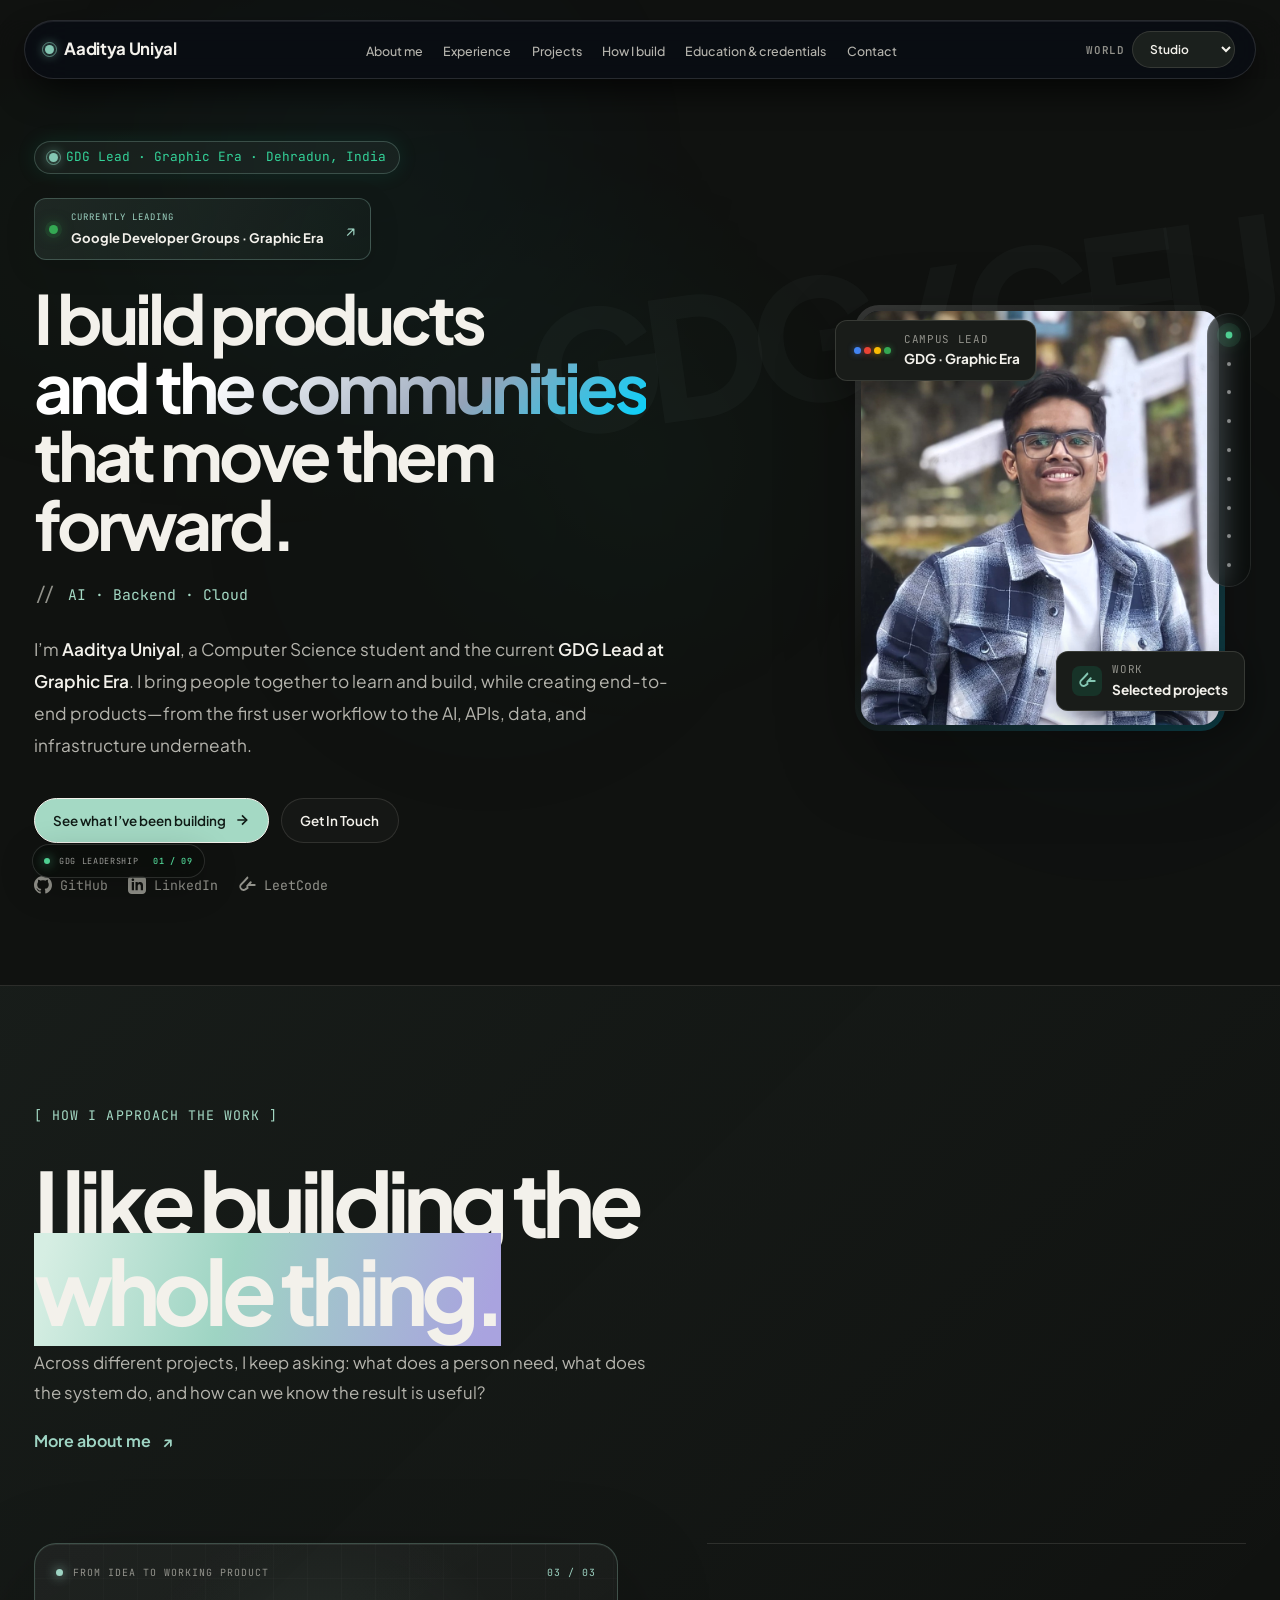
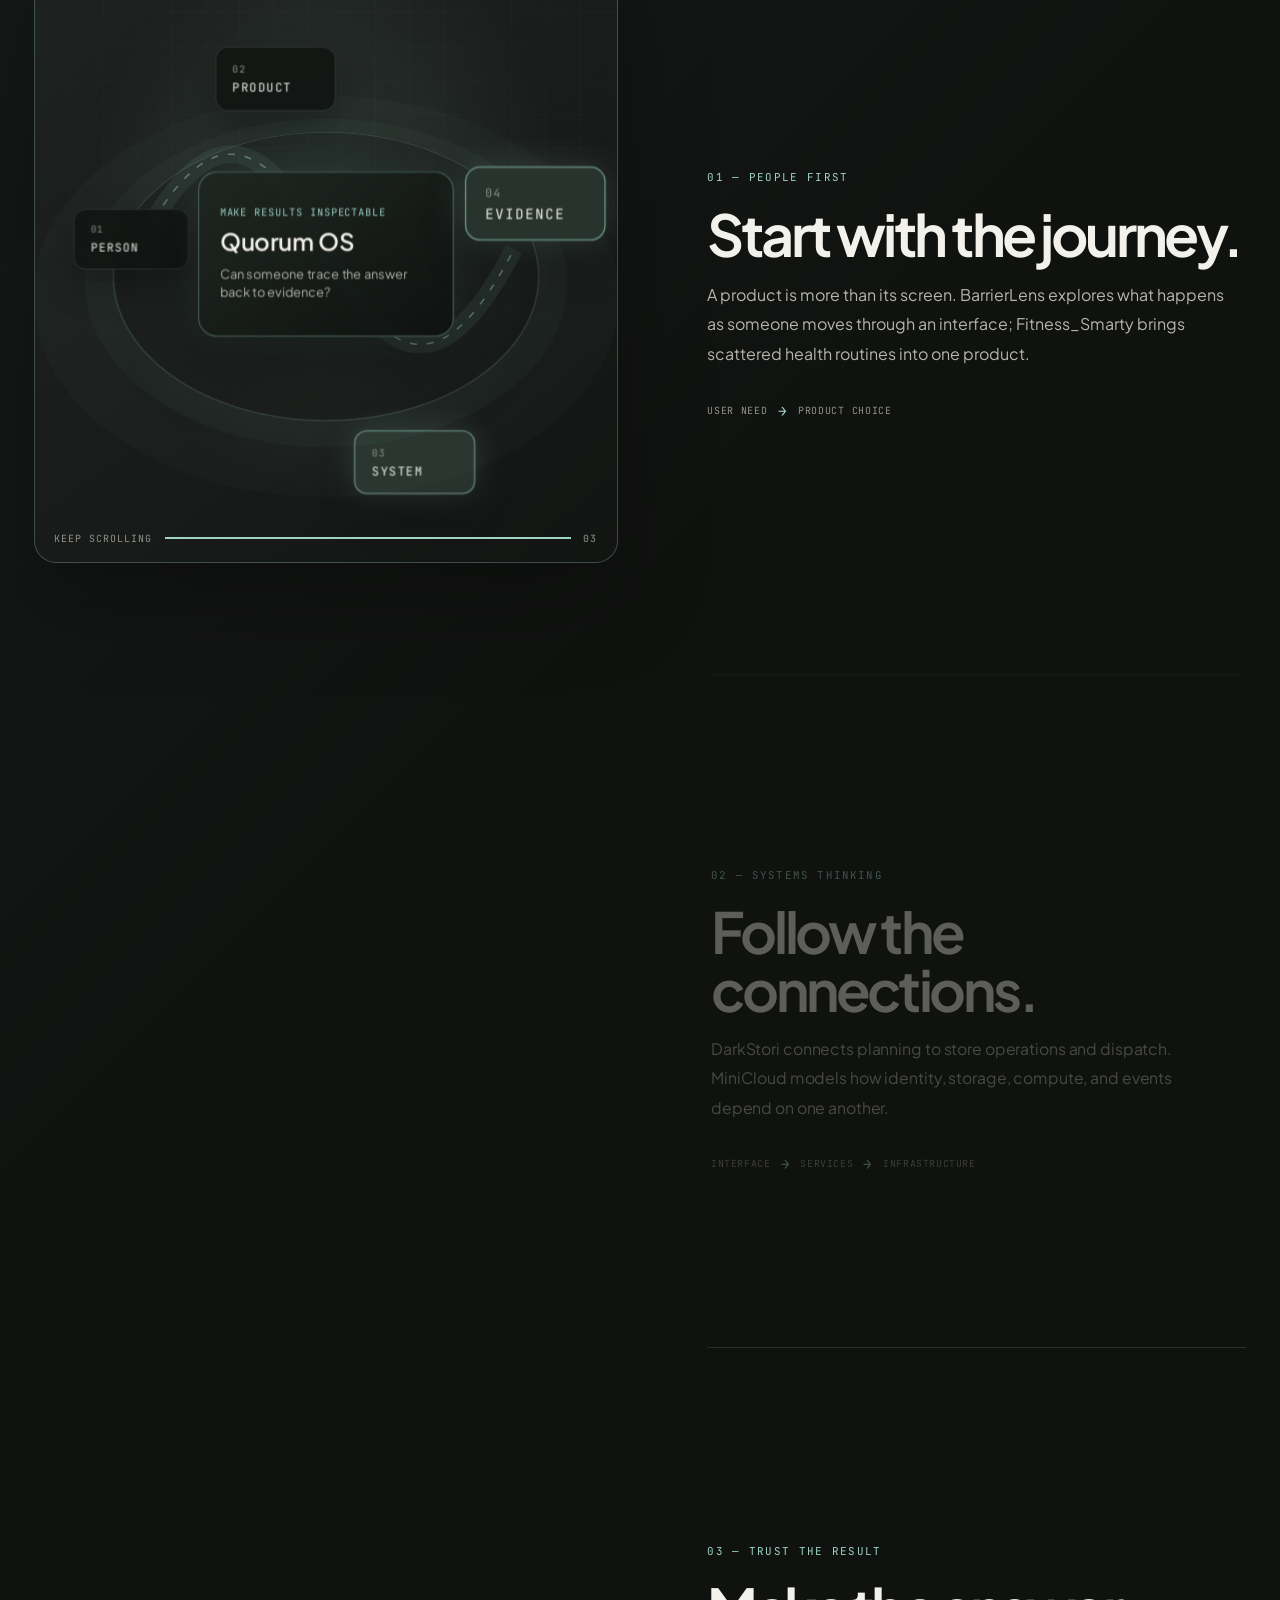
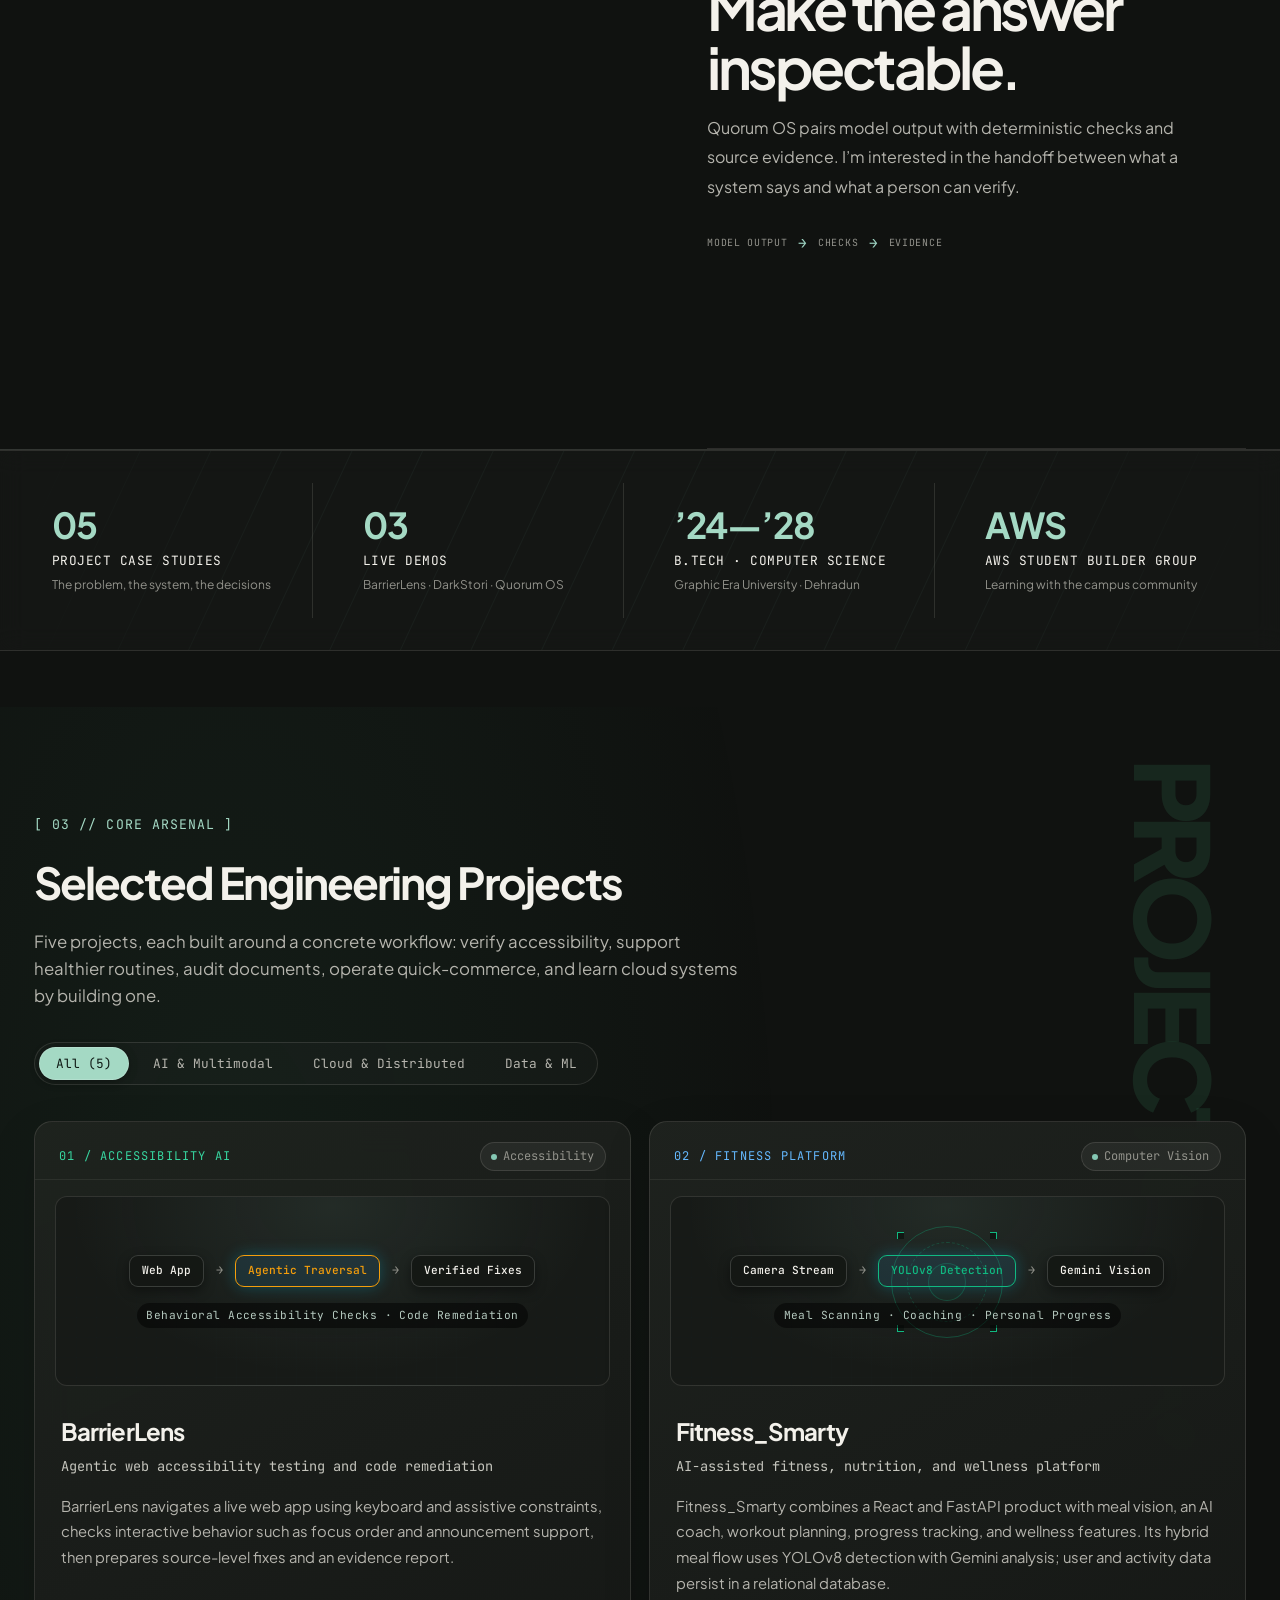
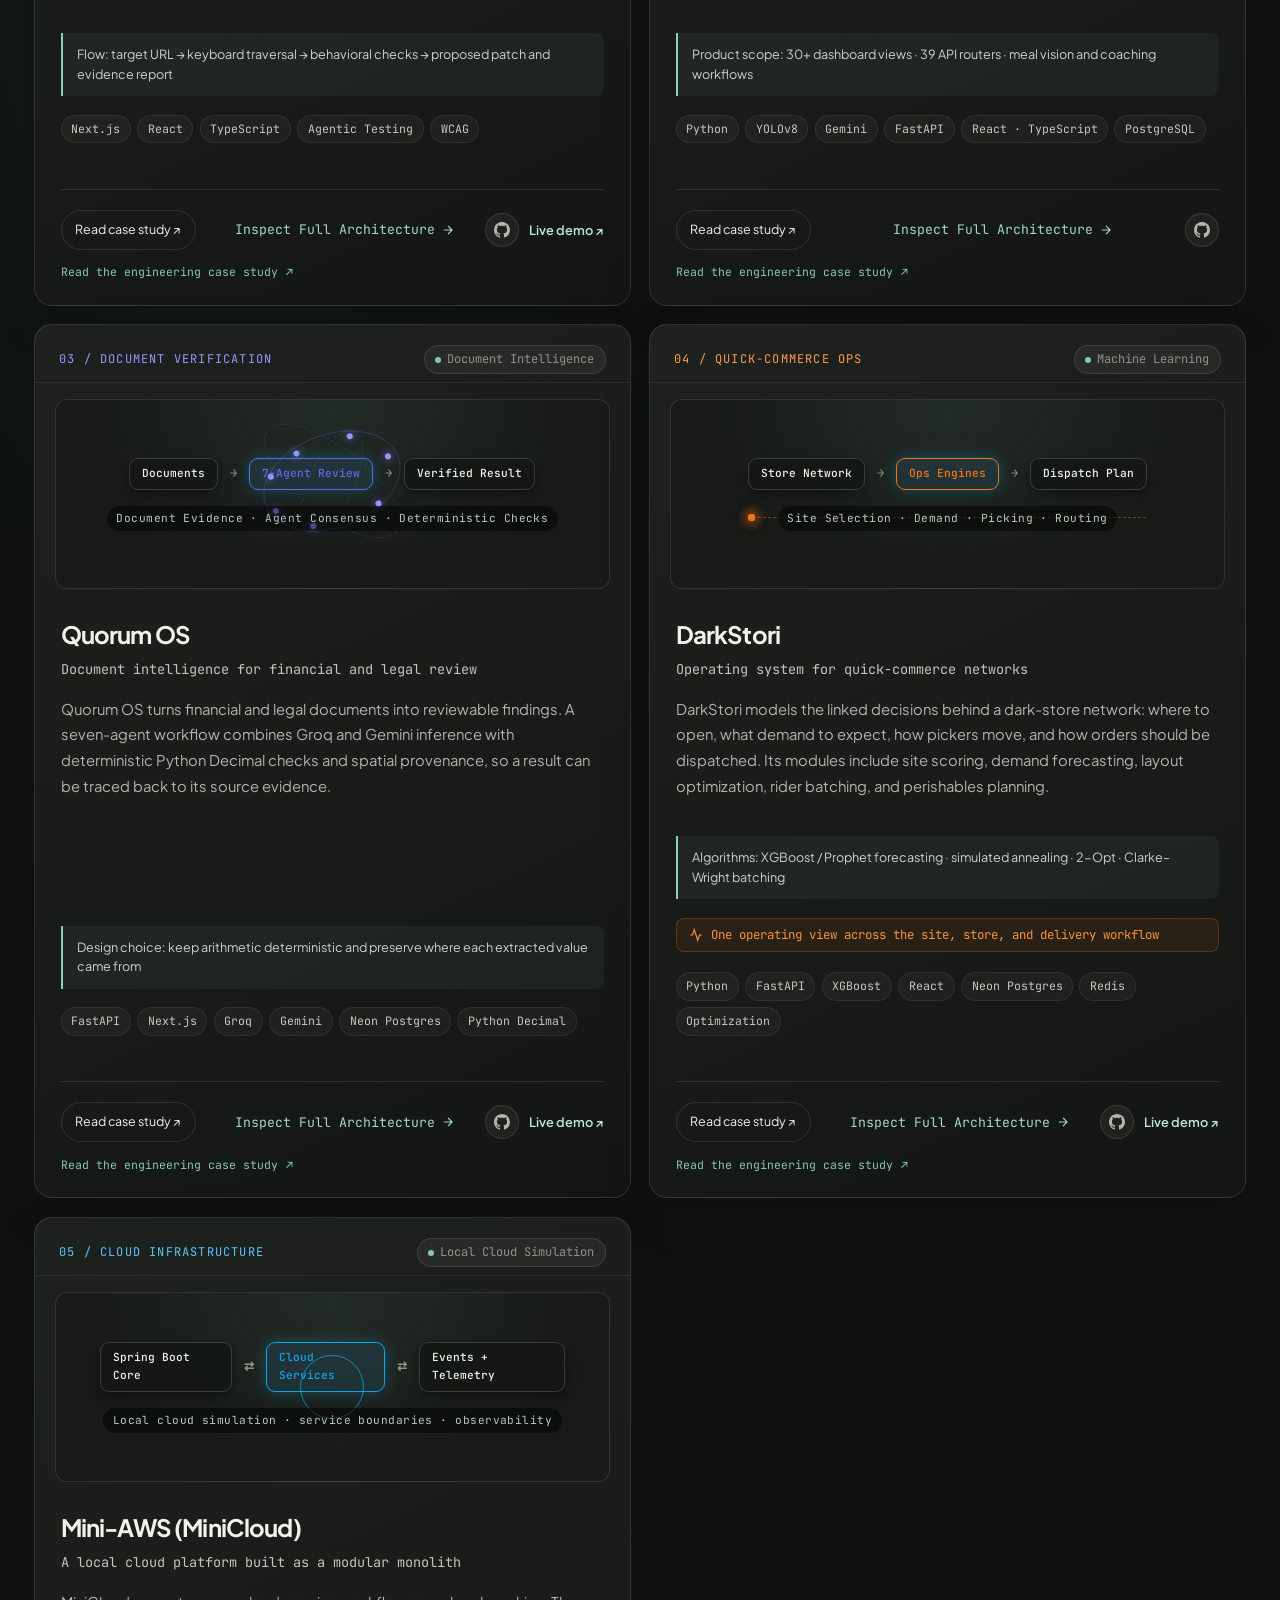
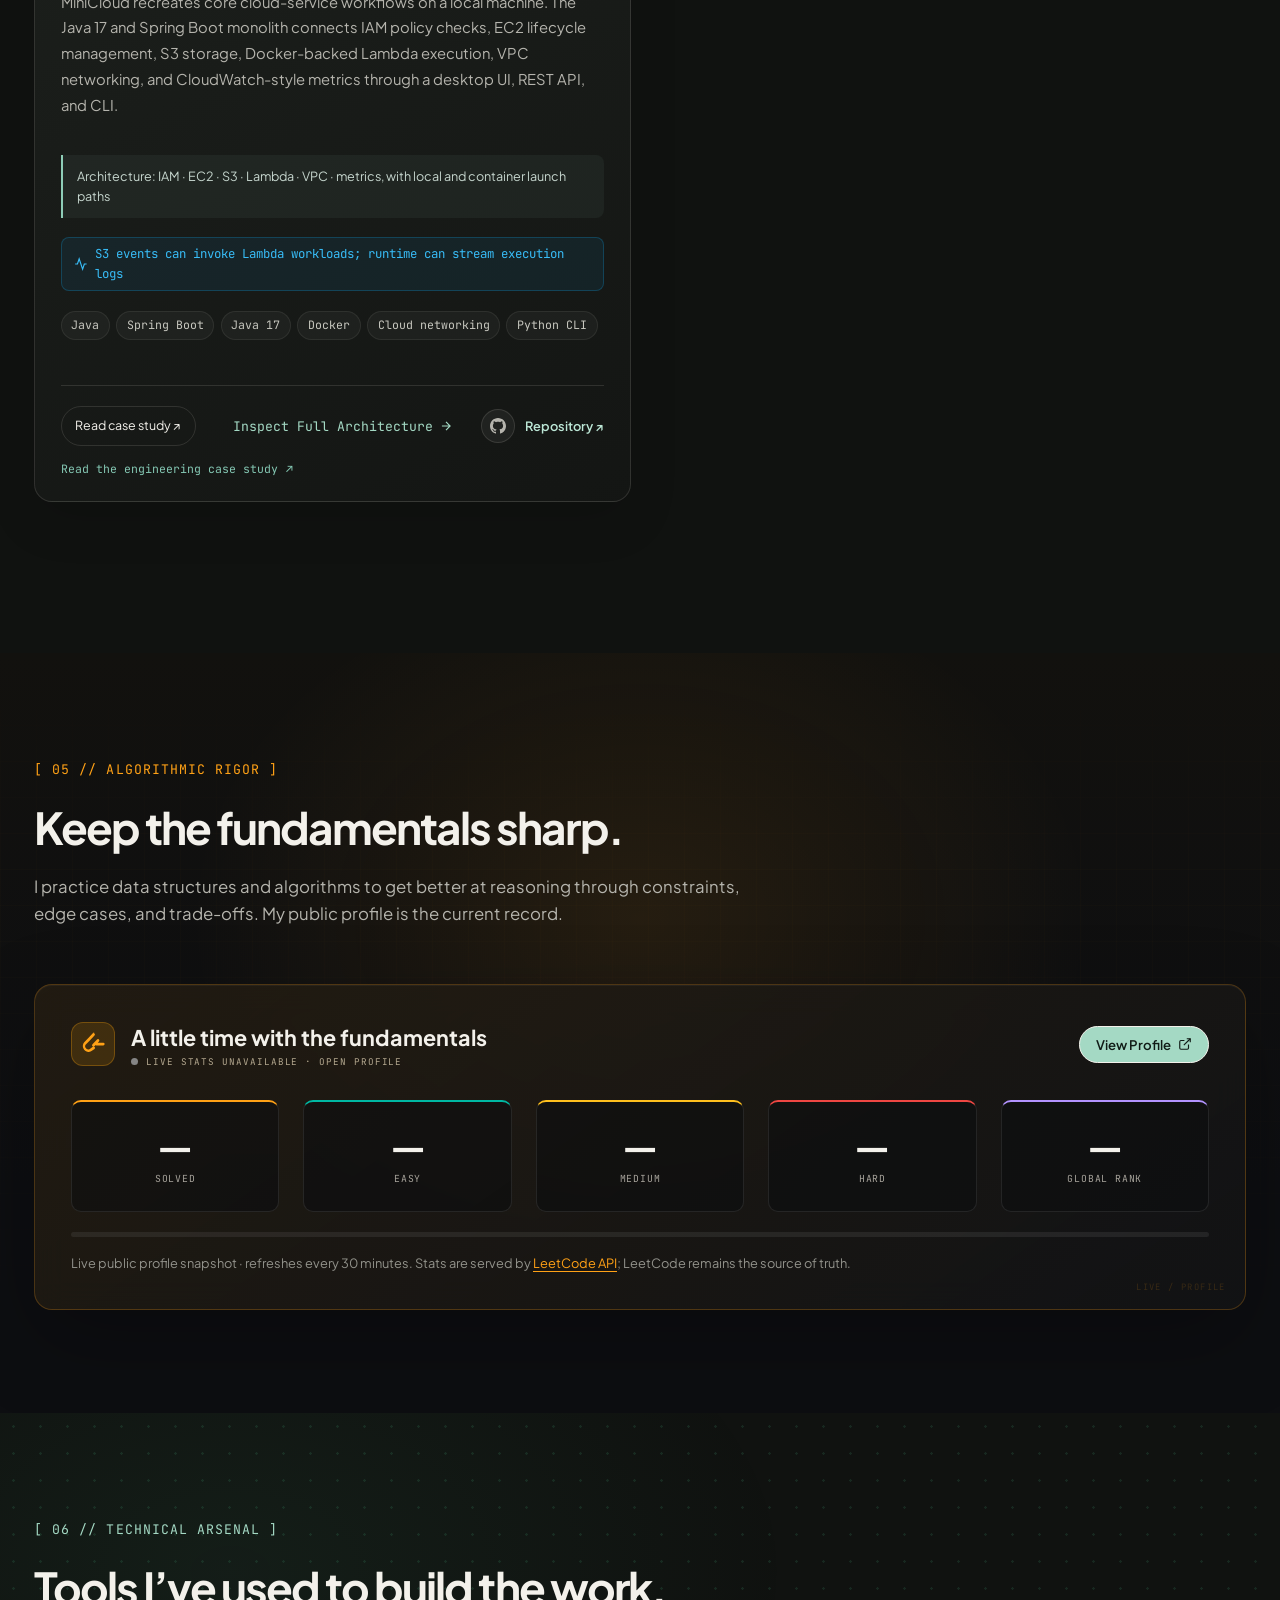
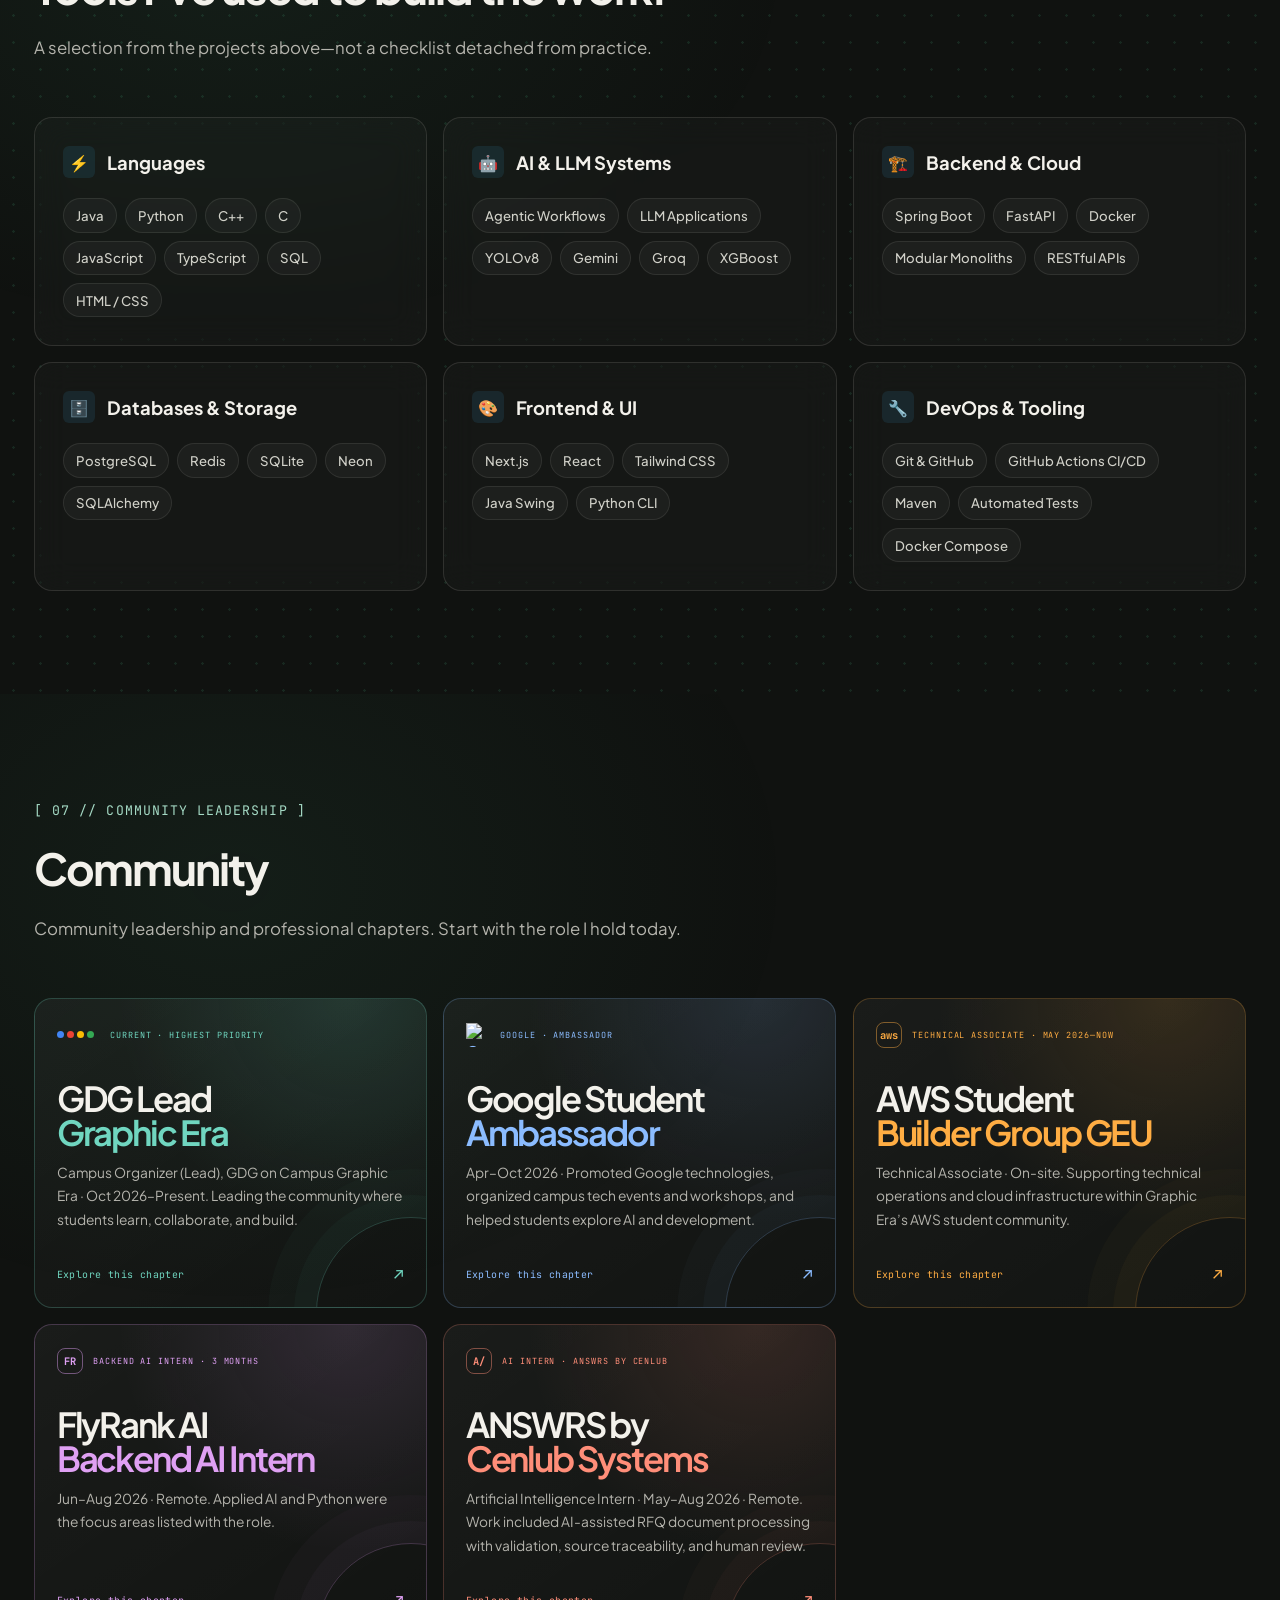
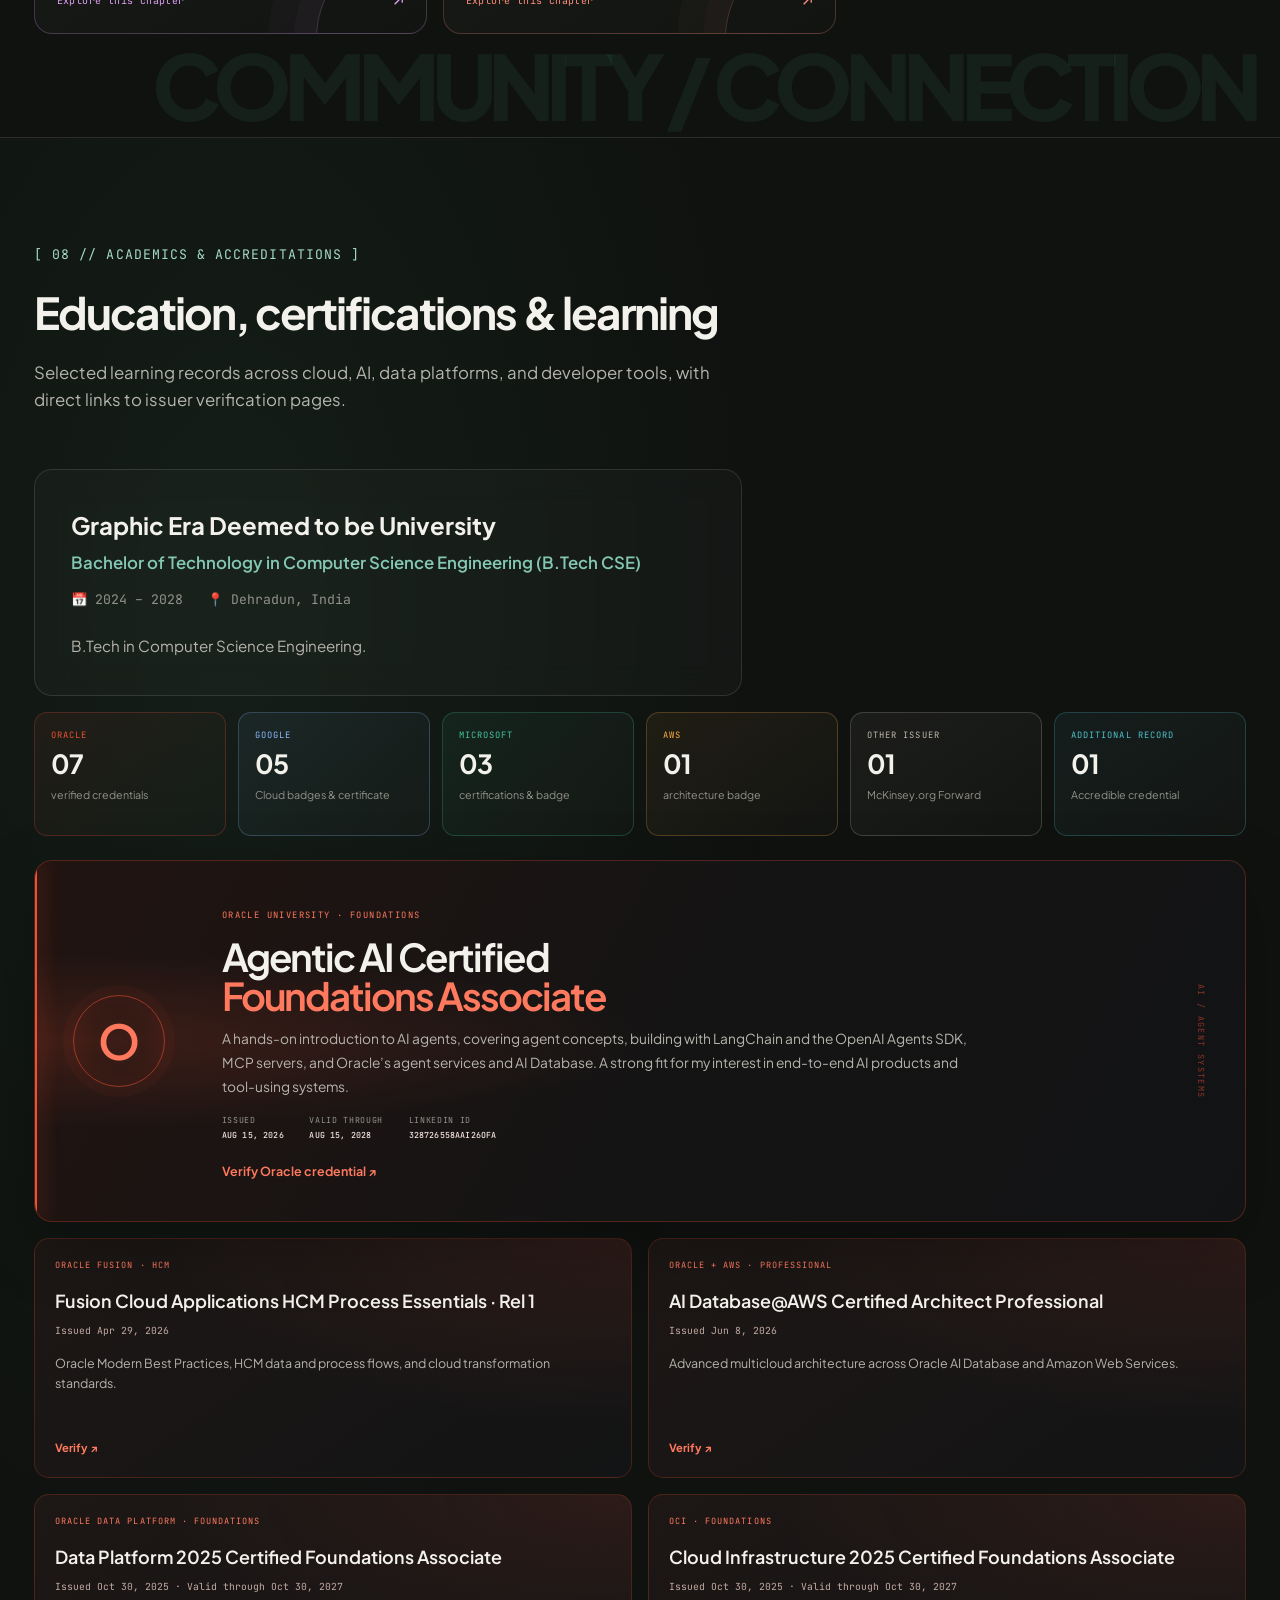
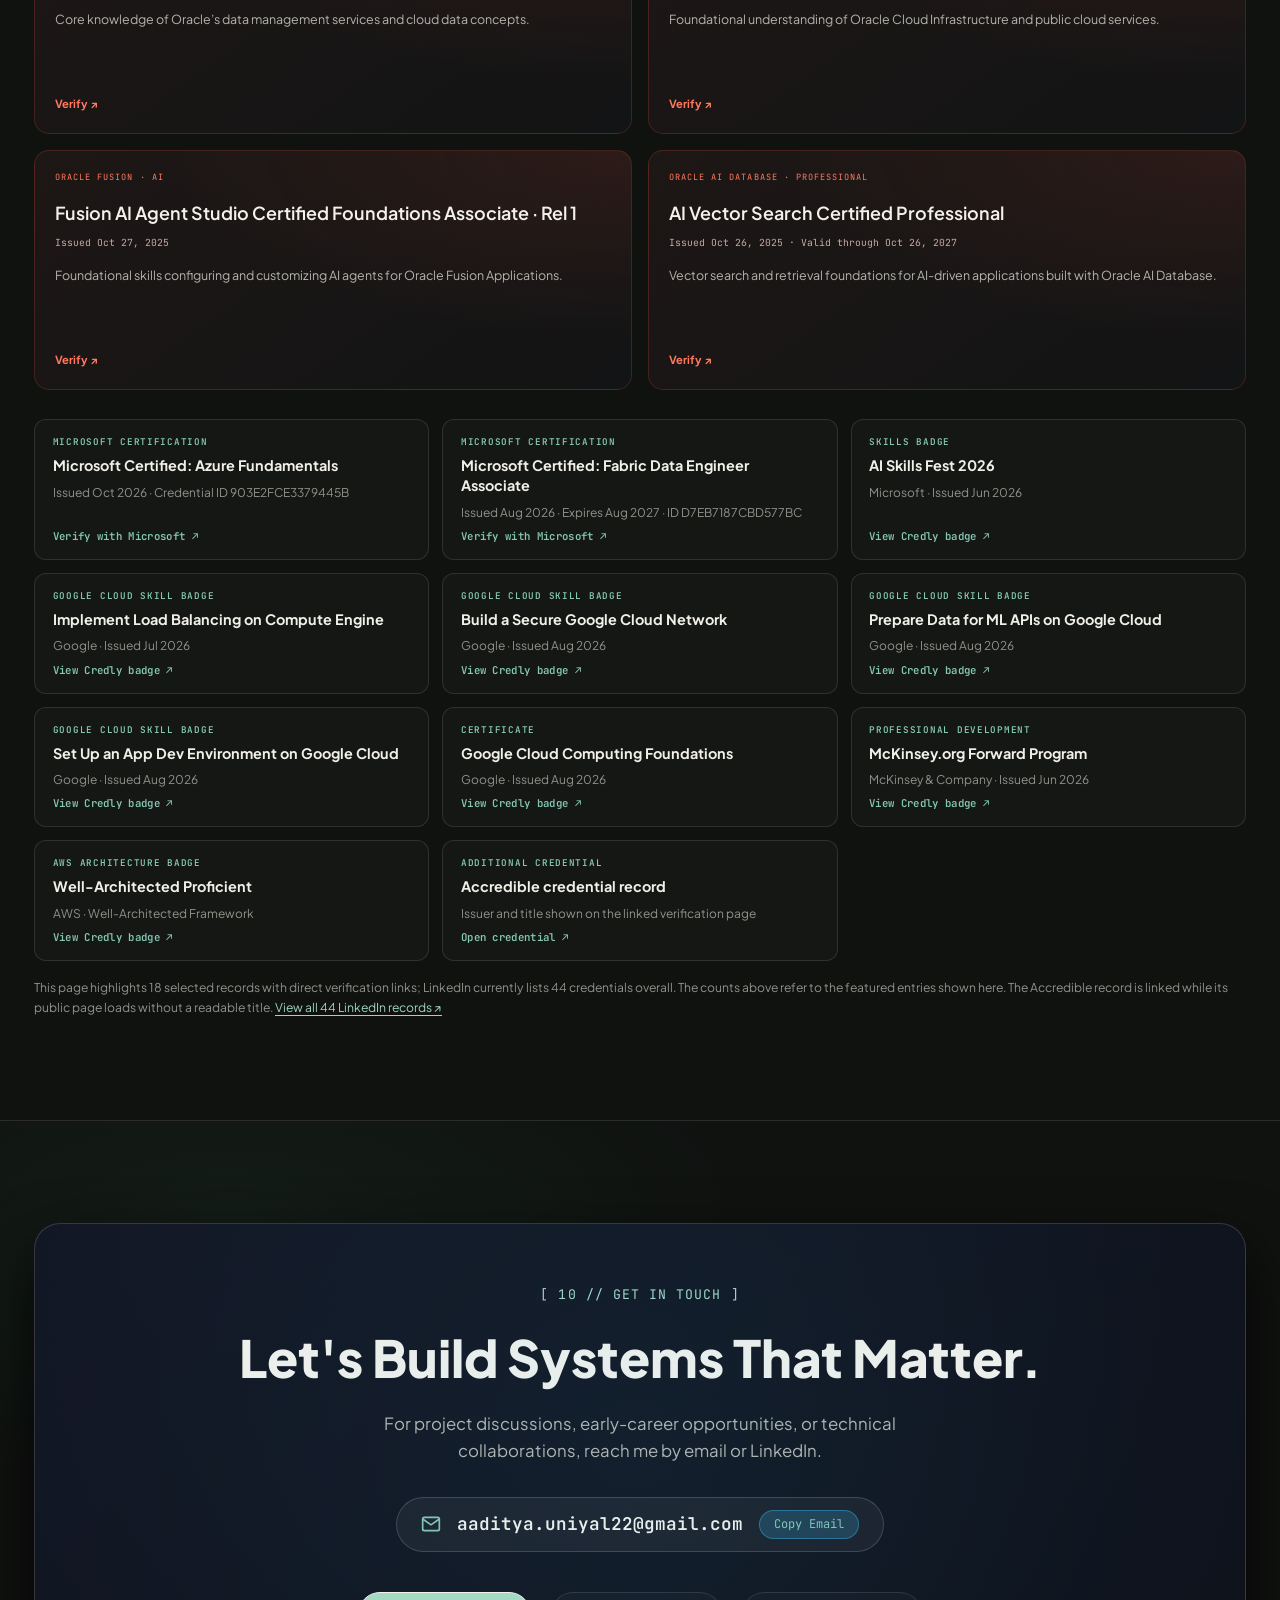
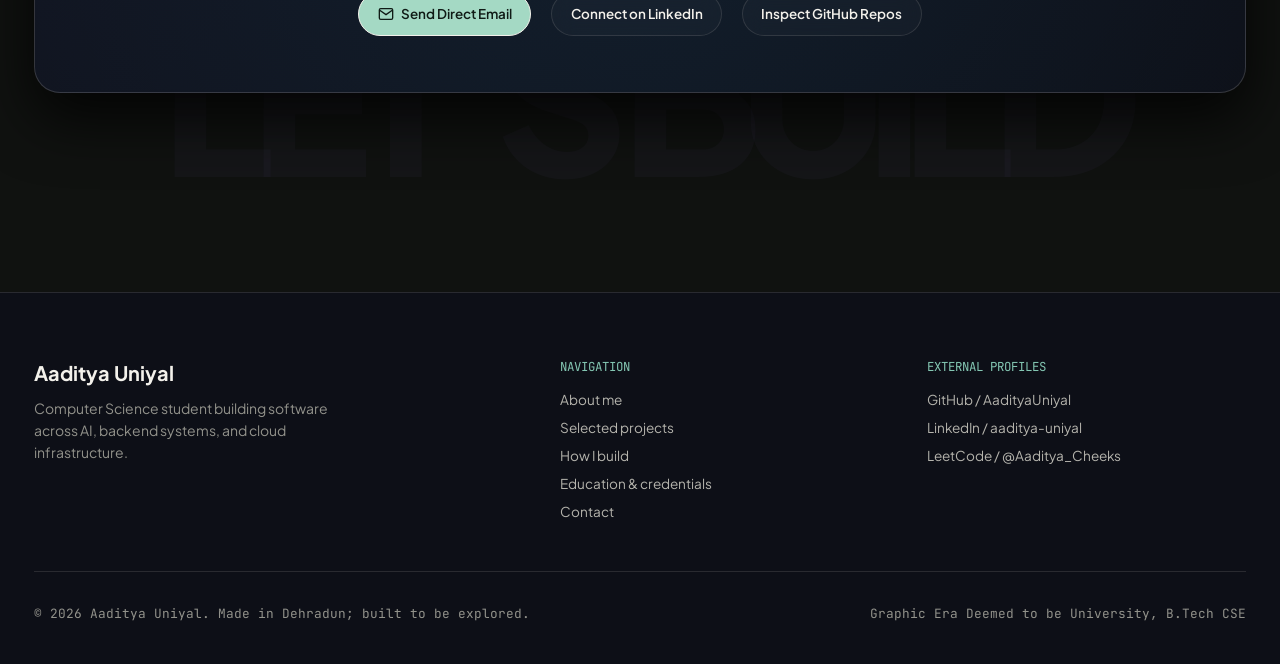
==== commit 9b642746: "Add animated transitions between portfolio worlds" ====
--- a/index.html
+++ b/index.html
@@ -58,6 +58,7 @@
       <a href="#contact" aria-label="09, Contact"><span>09</span></a>
     </nav>
   </aside>
+  <div class="scene-portal" id="scene-portal" aria-hidden="true"><span class="scene-portal-label" id="scene-portal-label">HOW I BUILD</span></div>
 
   <!-- Ambient Animated Atmosphere -->
   <div class="ambient-bg" aria-hidden="true">
--- a/assets/css/experience.css
+++ b/assets/css/experience.css
@@ -97,6 +97,17 @@
 @keyframes projectDrop { from { opacity:0; transform:translate3d(0,35px,-30px) rotateX(8deg) scale(.97); filter:blur(5px); } to { opacity:1; transform:translate3d(0,0,0) rotateX(0) scale(1); filter:none; } }
 @keyframes worldCardArrival { from { opacity:0; transform:translate3d(0,30px,0) rotateY(-7deg) scale(.97); filter:blur(6px); } to { opacity:1; transform:none; filter:none; } }
 @media (prefers-reduced-motion:reduce) { .section[data-scene].scene-entered .section-header > *, .approach-section.scene-entered .approach-heading > *, .section[data-scene="projects"].scene-entered .project-card, .section[data-scene="community"].scene-entered .community-world { animation:none; } }
+.ambient-bg::after { background:radial-gradient(ellipse 29vw 29vw at var(--pointer-x,50%) var(--pointer-y,50%),color-mix(in srgb,var(--scene-accent,#68c6a7) 11%,transparent),transparent 76%),radial-gradient(ellipse 58vw 44vh at var(--scene-x,50%) var(--scene-y,26%),color-mix(in srgb,var(--scene-accent,#68c6a7) 13%,transparent),transparent 72%); }
+.ambient-grid { transform:translate3d(var(--grid-x,0px),var(--grid-y,0px),0); transition:transform .35s ease-out; }
+.scene-portal { position:fixed; z-index:900; inset:0; display:grid; place-items:center; overflow:hidden; opacity:0; visibility:hidden; pointer-events:none; }
+.scene-portal::before { content:""; position:absolute; left:50%; top:50%; width:min(22vw,260px); aspect-ratio:1; border:1px solid color-mix(in srgb,var(--scene-accent,#9ed4c3) 75%,white); border-radius:50%; box-shadow:0 0 0 12px color-mix(in srgb,var(--scene-accent,#9ed4c3) 8%,transparent),0 0 80px color-mix(in srgb,var(--scene-accent,#9ed4c3) 24%,transparent),inset 0 0 45px color-mix(in srgb,var(--scene-accent,#9ed4c3) 18%,transparent); transform:translate(-50%,-50%) scale(.08); }
+.scene-portal::after { content:""; position:absolute; inset:0; opacity:0; background:radial-gradient(circle at 50% 50%,color-mix(in srgb,var(--scene-accent,#9ed4c3) 9%,transparent),transparent 52%); }
+.scene-portal-label { position:relative; z-index:1; padding:.55rem .85rem; border:1px solid color-mix(in srgb,var(--scene-accent,#9ed4c3) 36%,transparent); border-radius:99px; background:rgba(8,11,9,.68); color:#f3f1eb; font:.58rem var(--font-mono); letter-spacing:.18em; opacity:0; transform:translateY(8px) scale(.96); backdrop-filter:blur(10px); }
+.scene-portal.is-shifting { opacity:1; visibility:visible; }.scene-portal.is-shifting::before { animation:portalExpand .68s cubic-bezier(.16,1,.3,1) both; }.scene-portal.is-shifting::after { animation:portalFlash .48s ease-out both; }.scene-portal.is-shifting .scene-portal-label { animation:portalLabel .62s cubic-bezier(.16,1,.3,1) both; }
+@keyframes portalExpand { 0% { opacity:0; transform:translate(-50%,-50%) scale(.08) rotate(-24deg); } 18% { opacity:1; } 100% { opacity:0; transform:translate(-50%,-50%) scale(5.5) rotate(28deg); } }
+@keyframes portalFlash { 0%,100% { opacity:0; } 22% { opacity:1; } 75% { opacity:.45; } }
+@keyframes portalLabel { 0%,18% { opacity:0; transform:translateY(8px) scale(.96); } 42% { opacity:1; transform:none; } 82% { opacity:1; transform:none; } 100% { opacity:0; transform:translateY(-8px) scale(1.02); } }
+@media (prefers-reduced-motion:reduce) { .scene-portal { display:none; }.ambient-grid { transform:none; transition:none; } }
 .story-reveal { opacity:0; transform:translateY(30px); transition:opacity .75s ease,transform .75s cubic-bezier(.2,.7,.2,1); }
 .story-reveal.story-visible { opacity:1; transform:translateY(0); }
 .project-card.story-reveal:nth-child(2n) { transition-delay:.08s; }
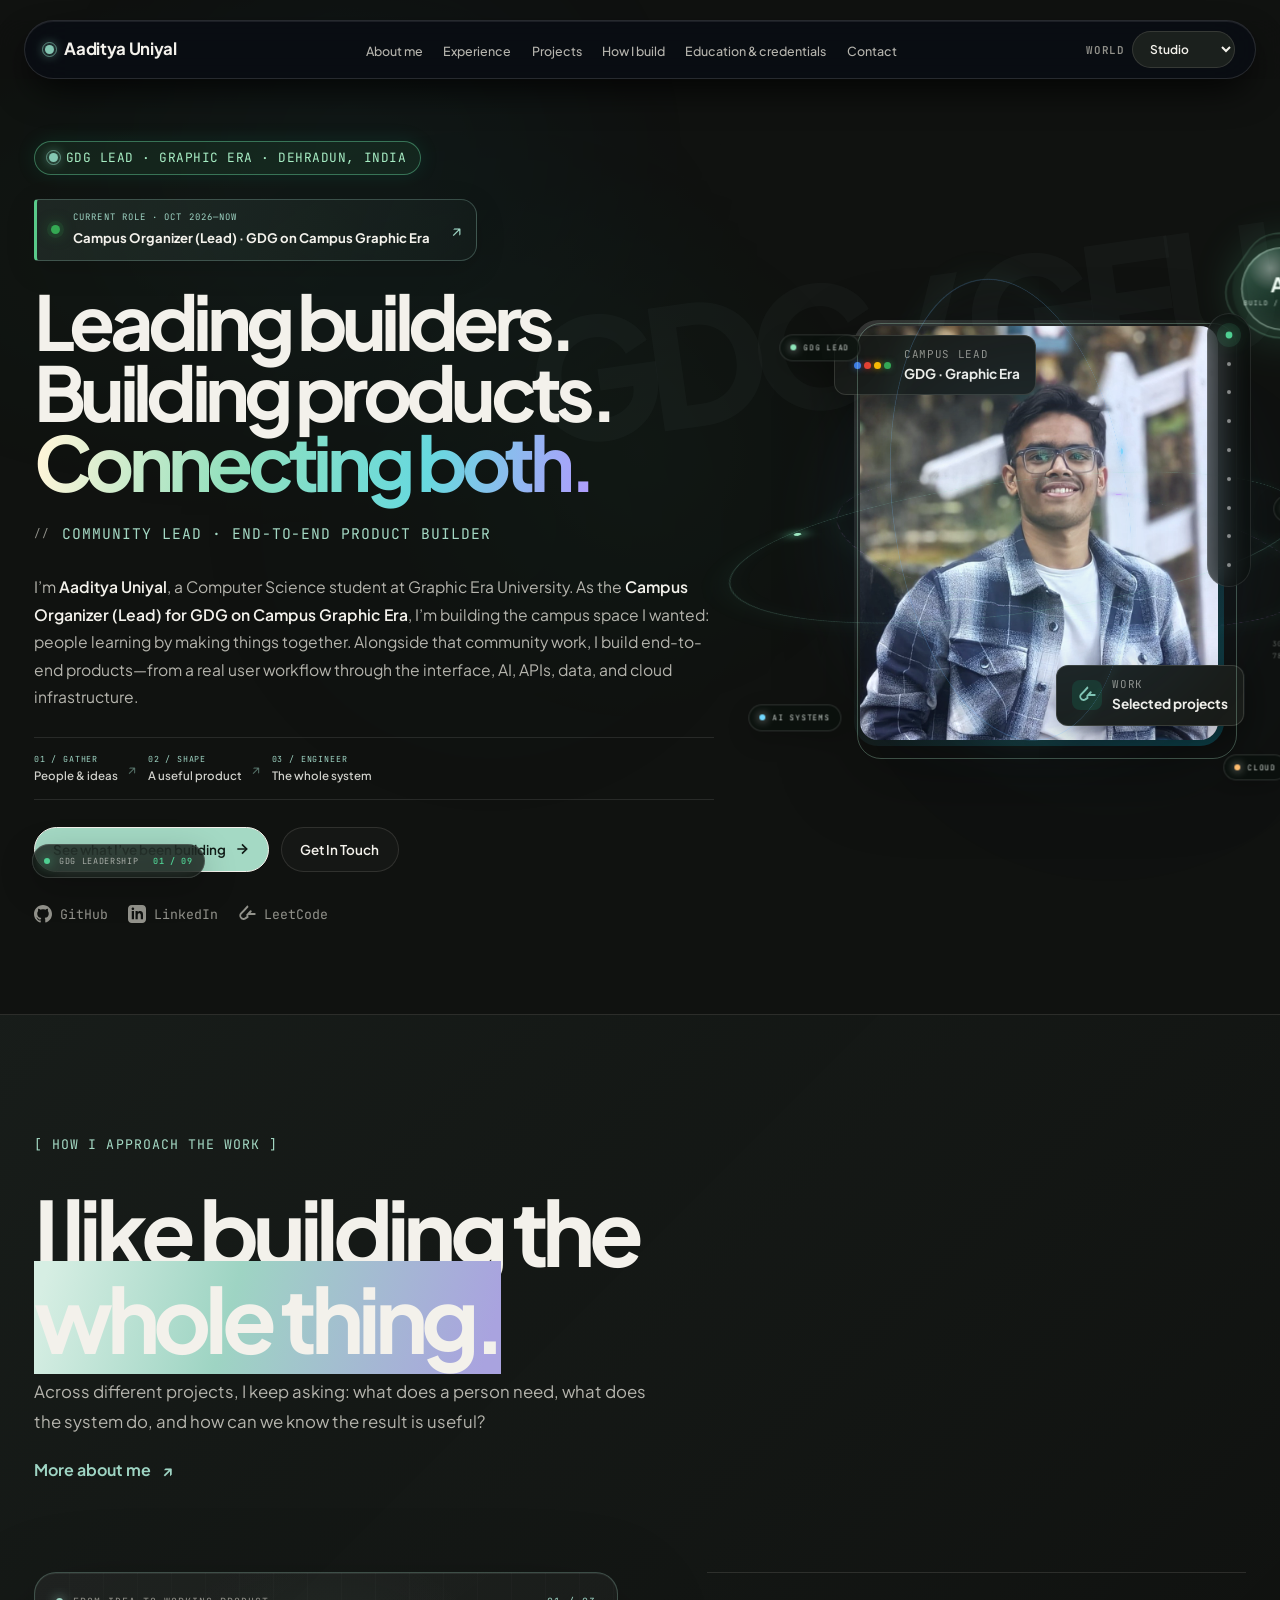
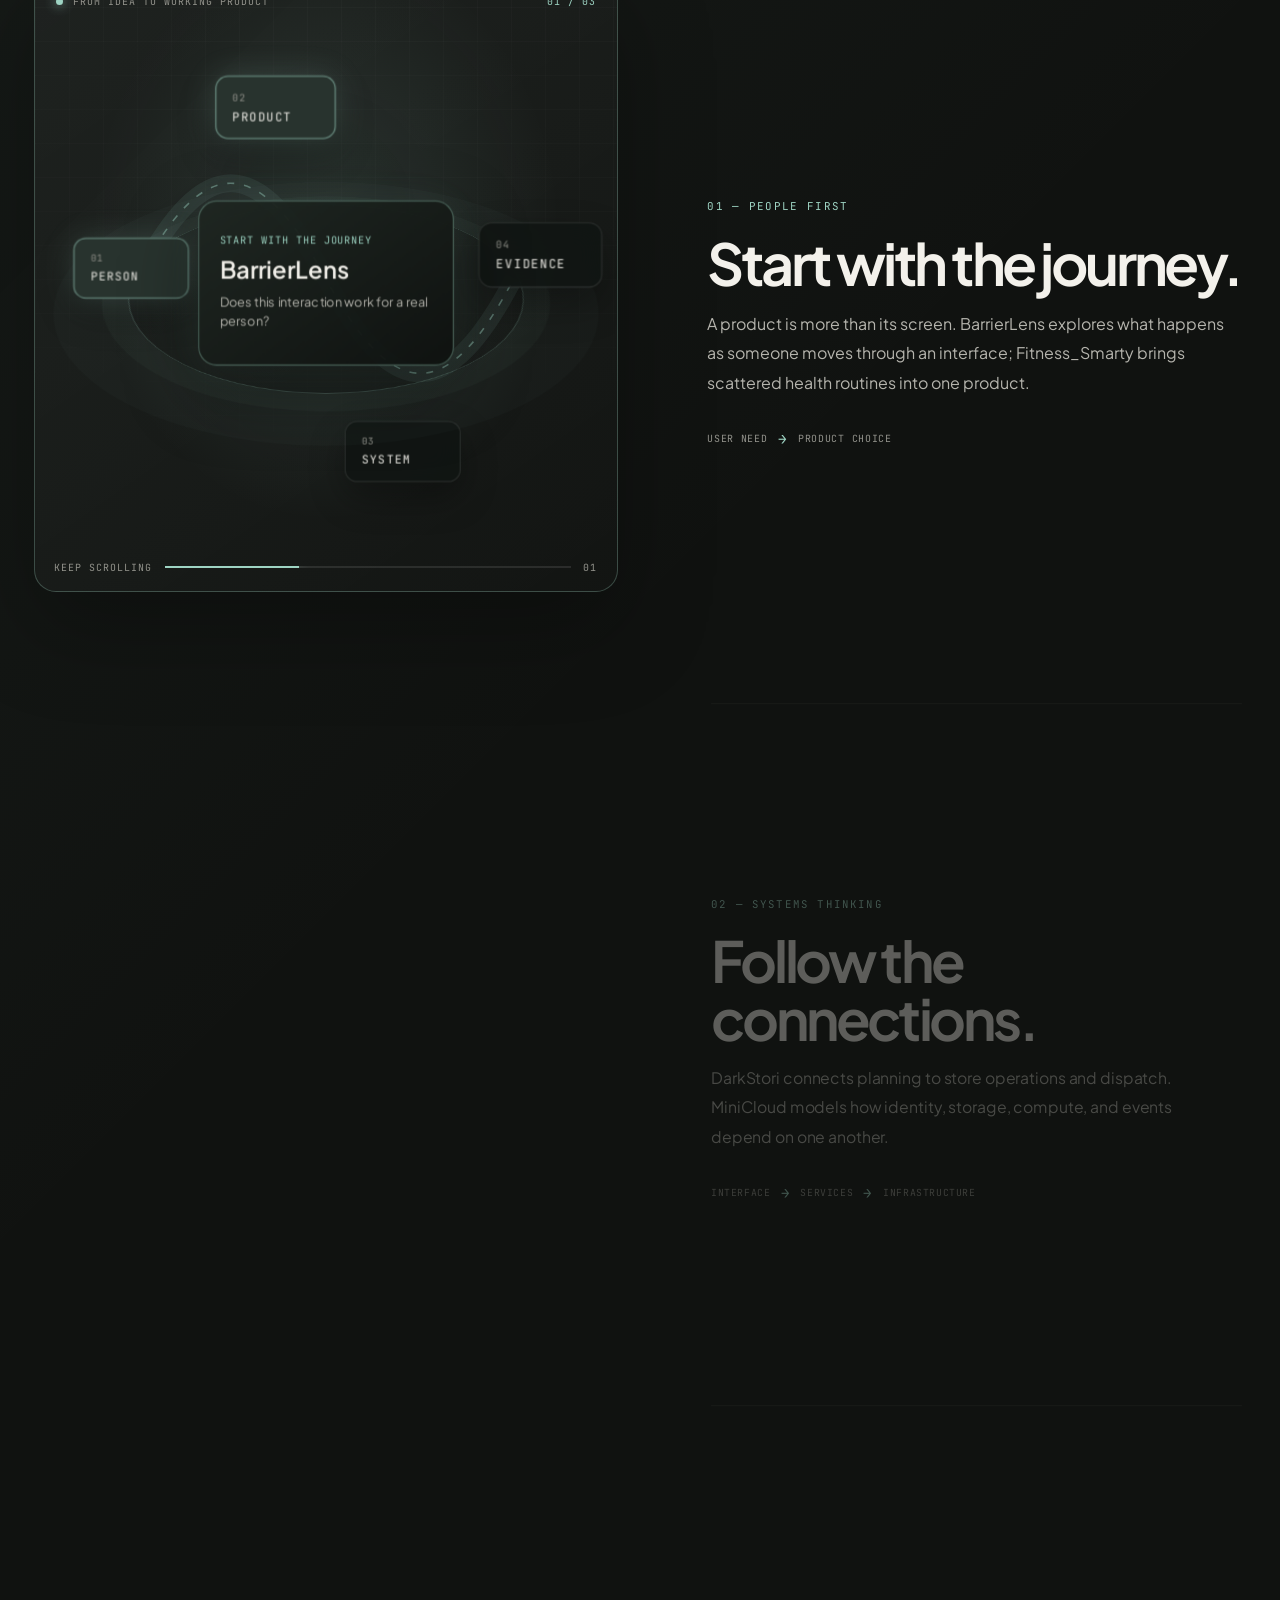
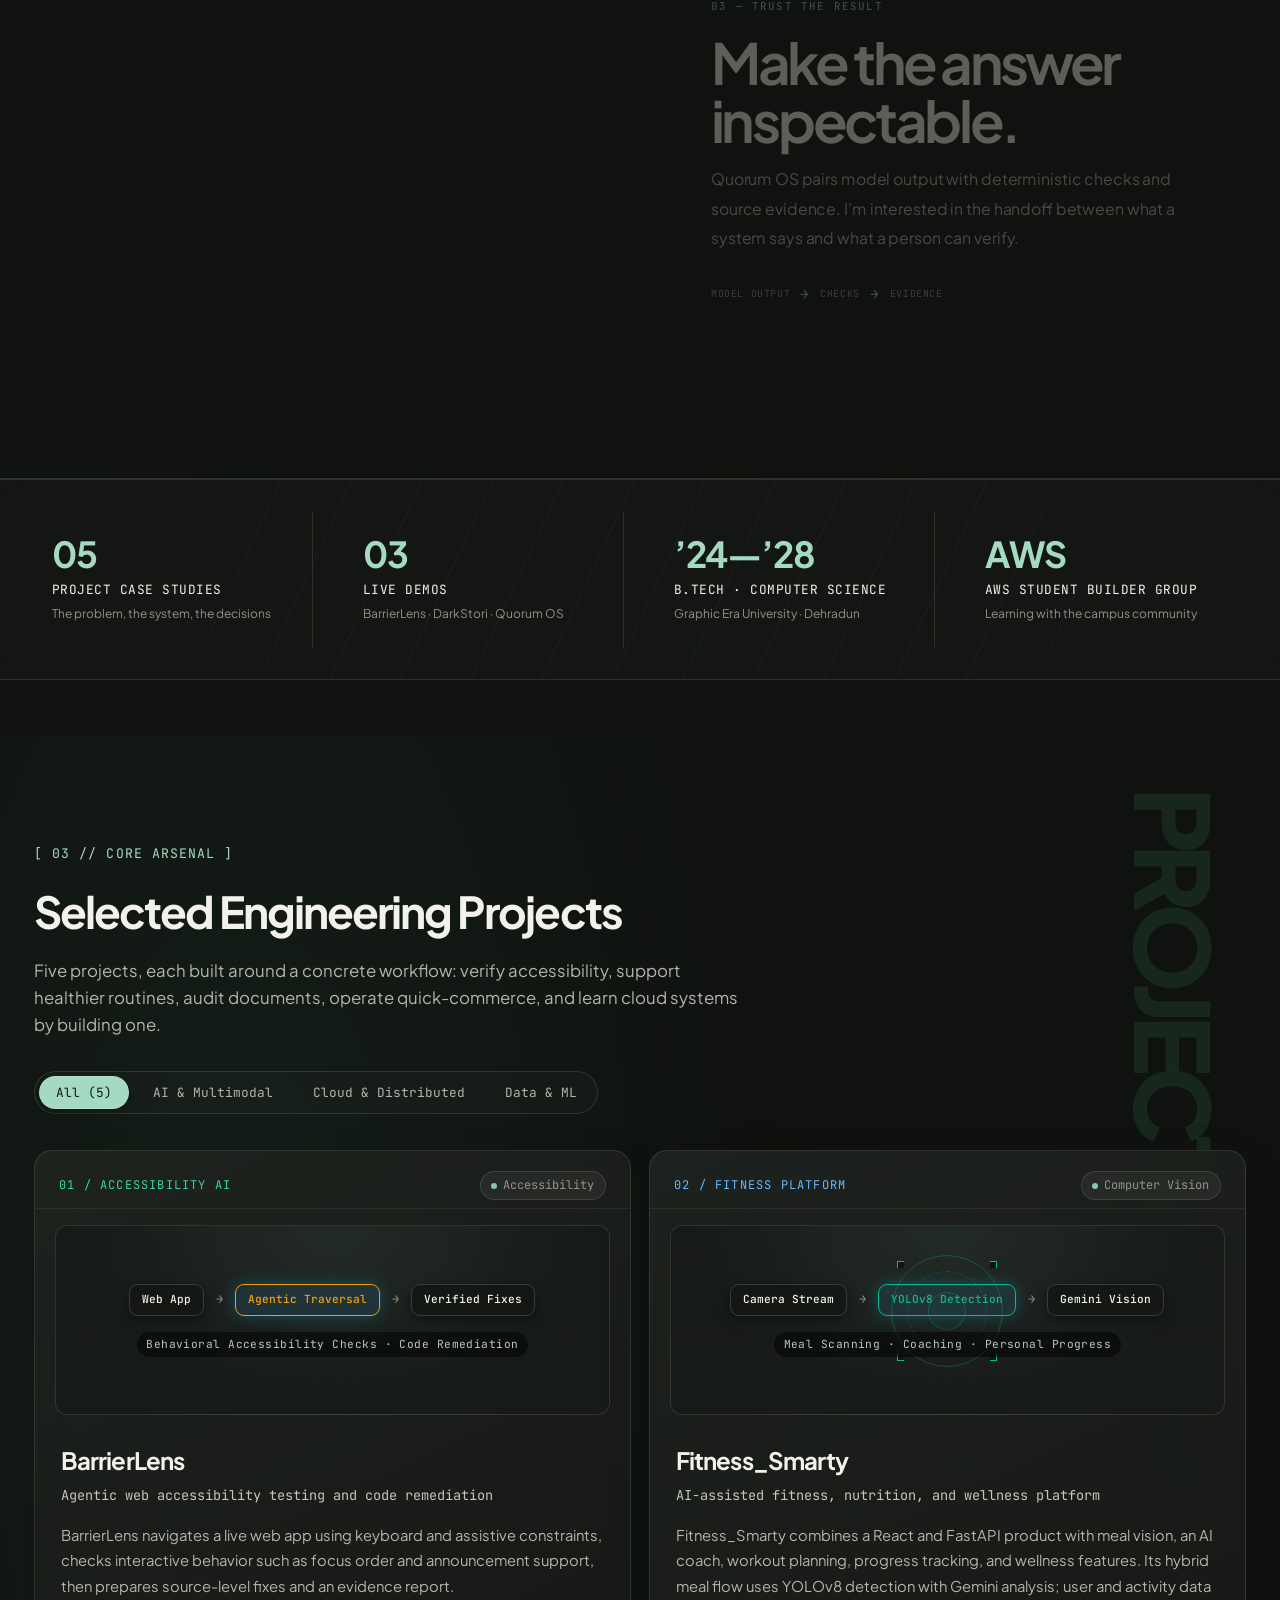
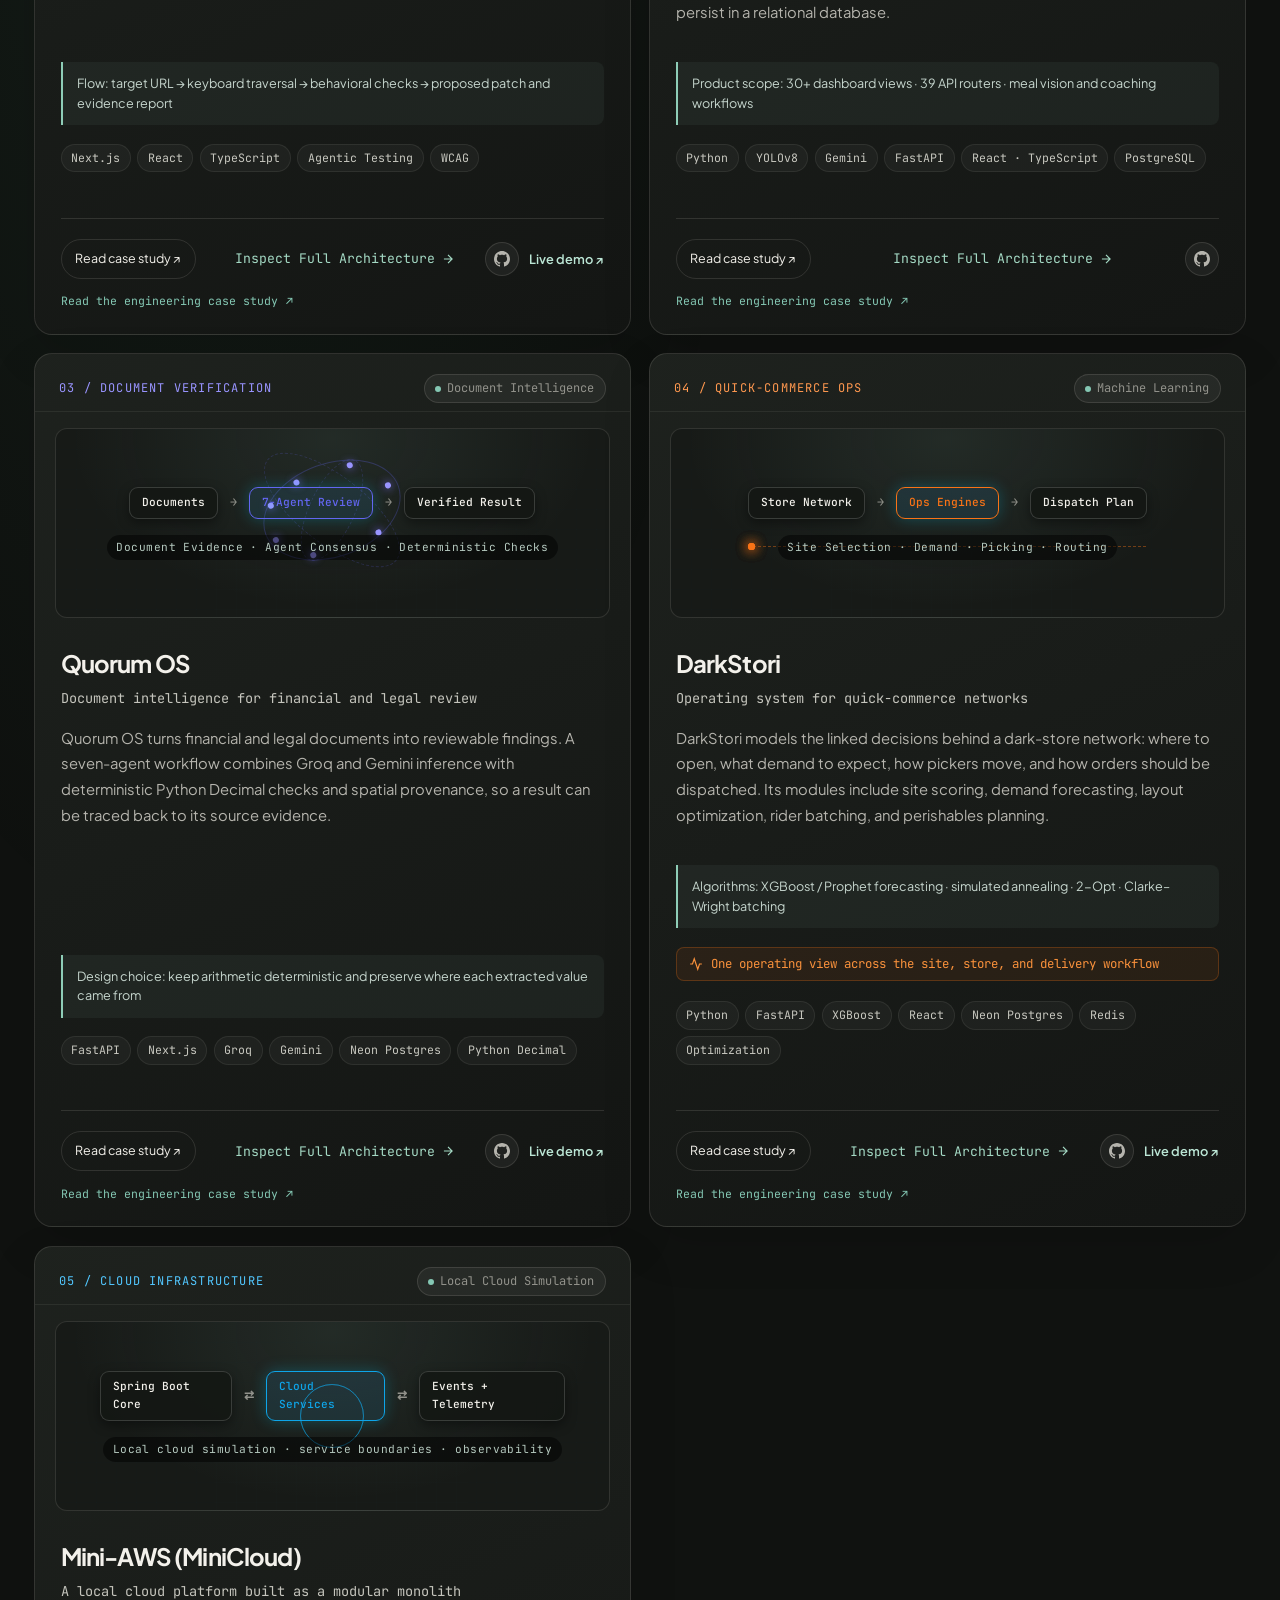
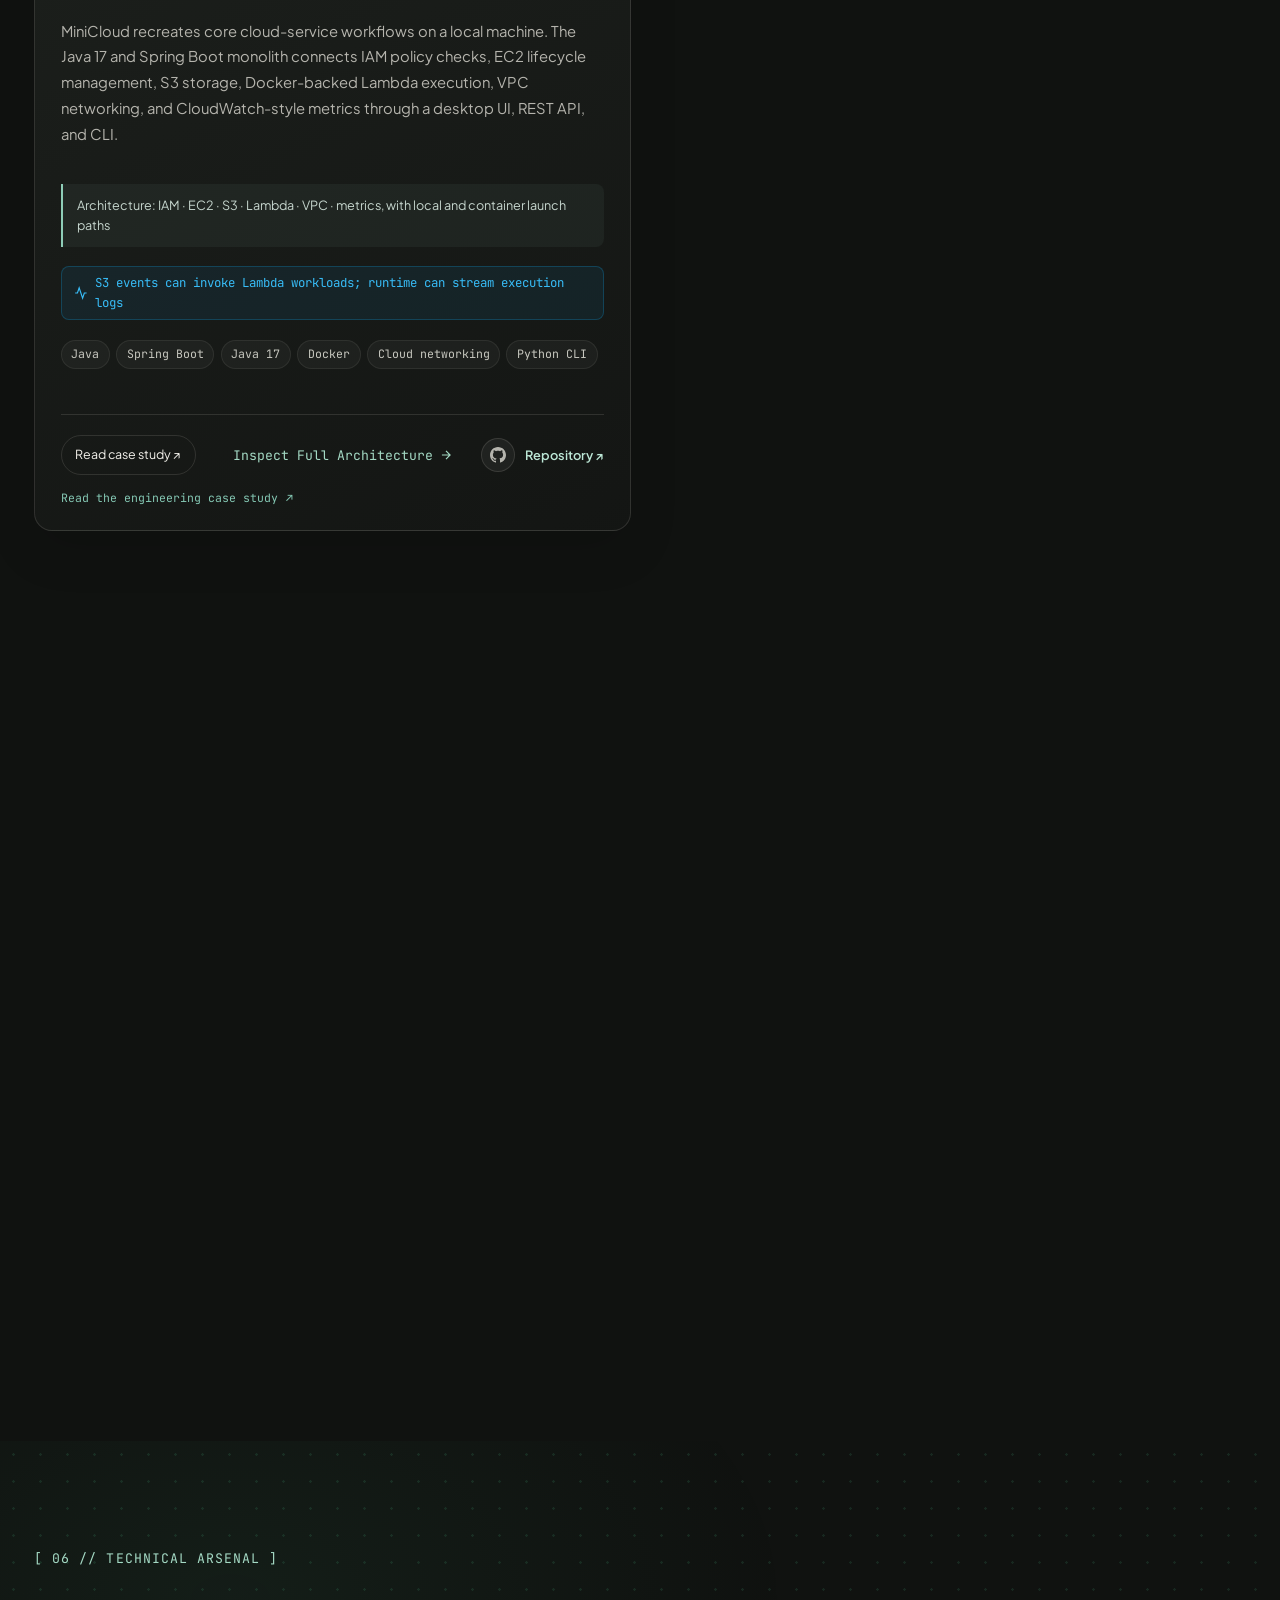
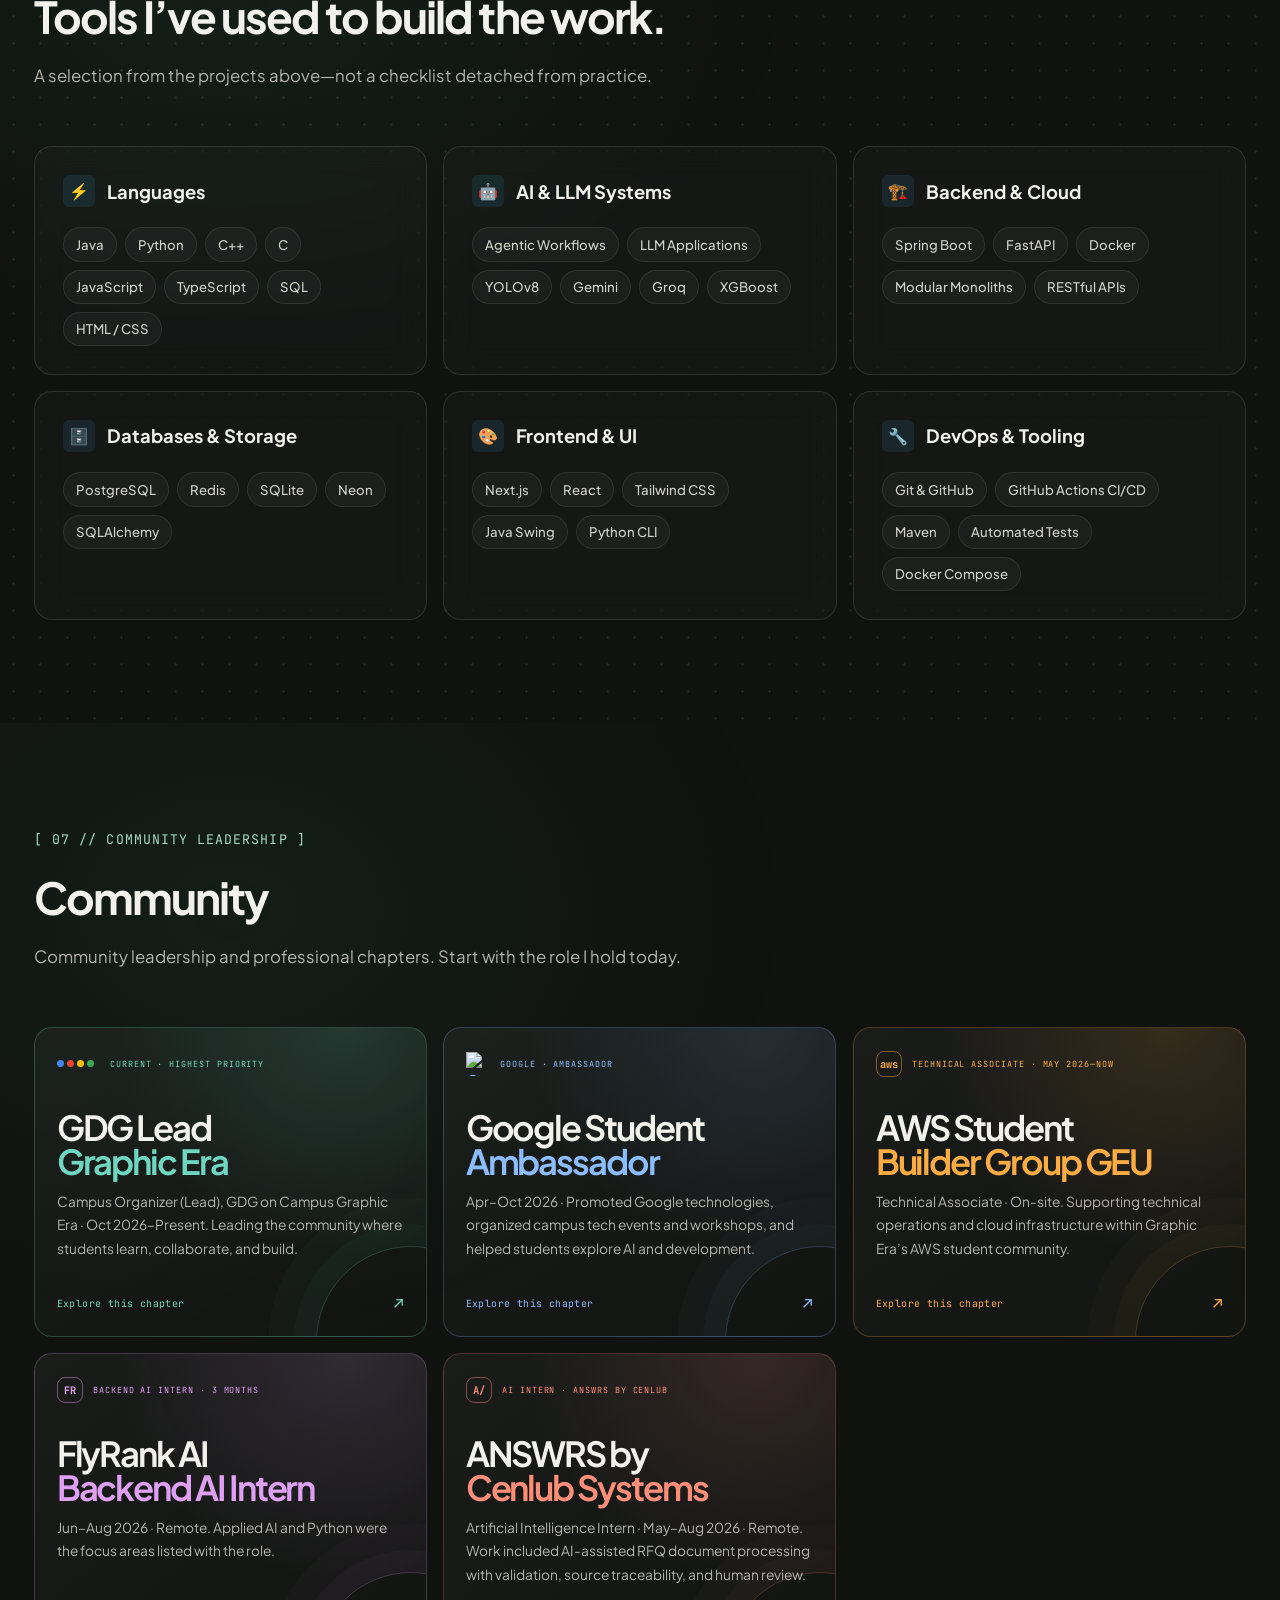
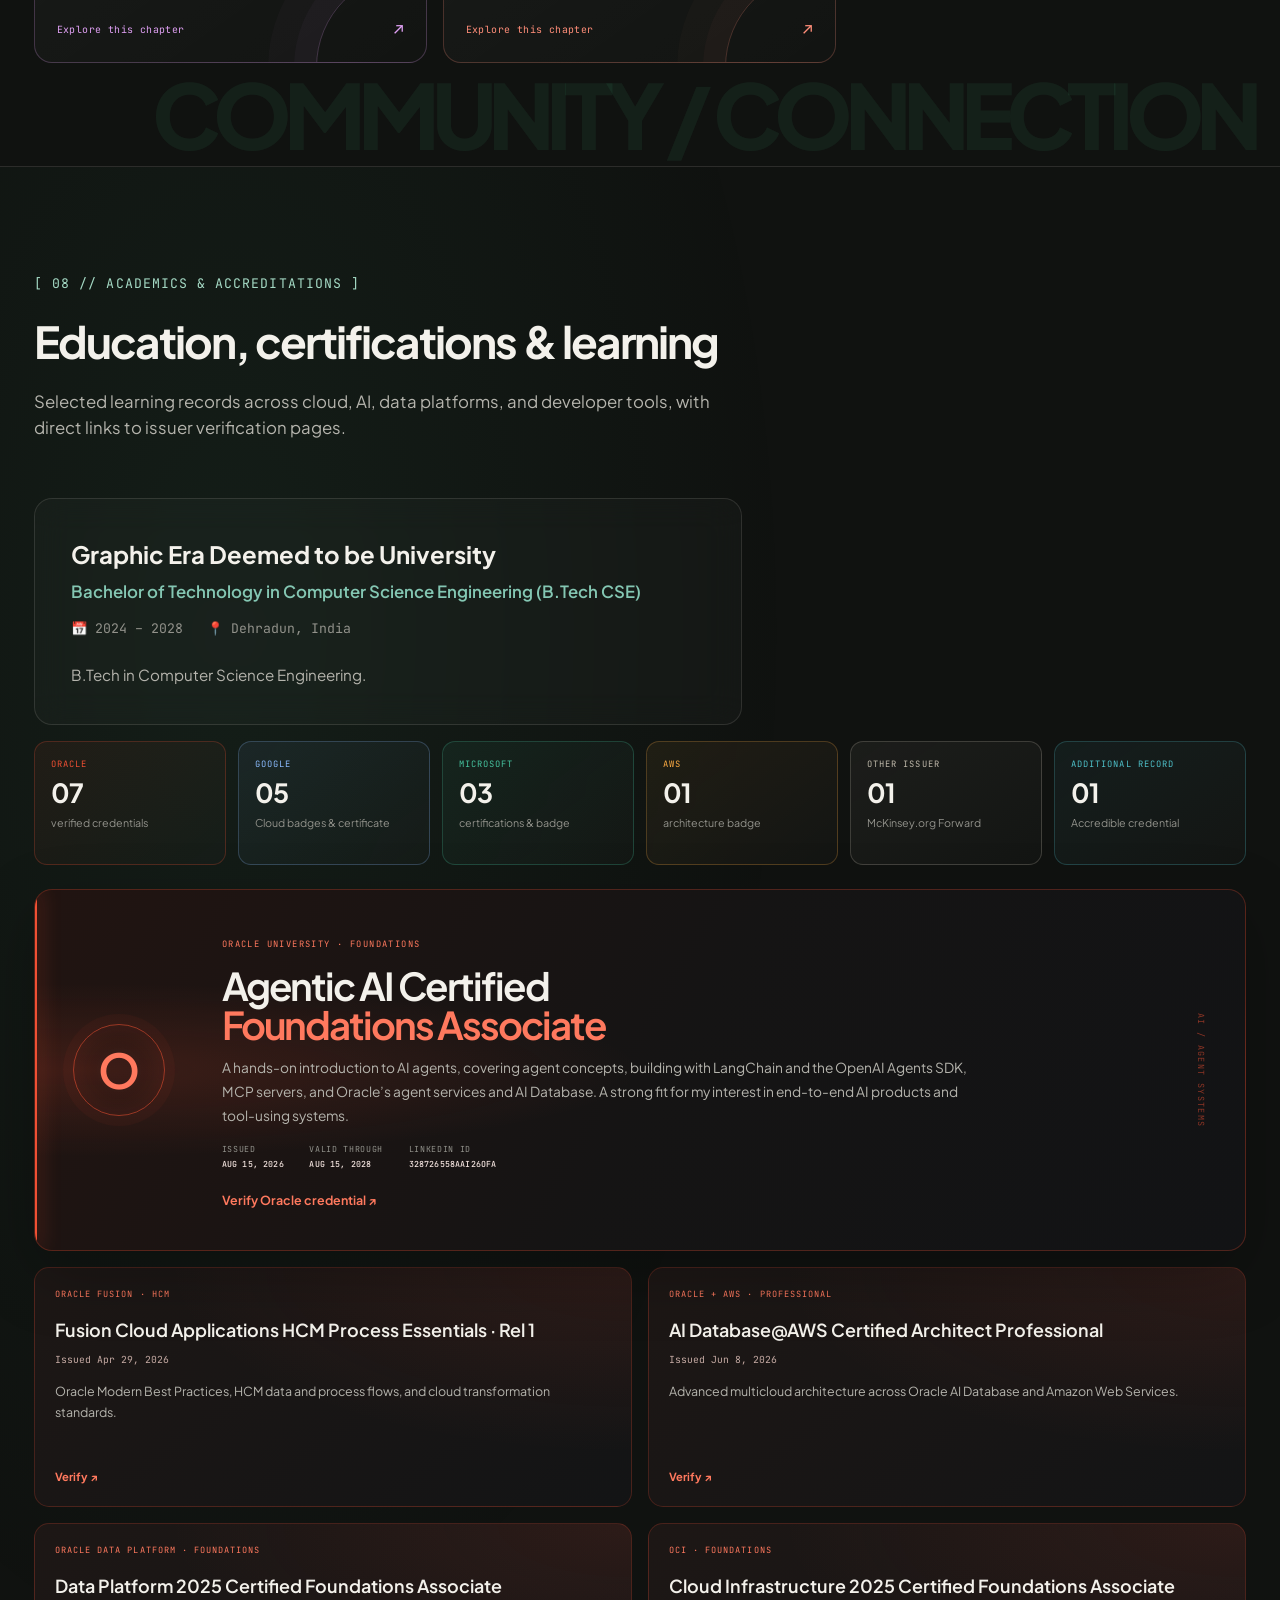
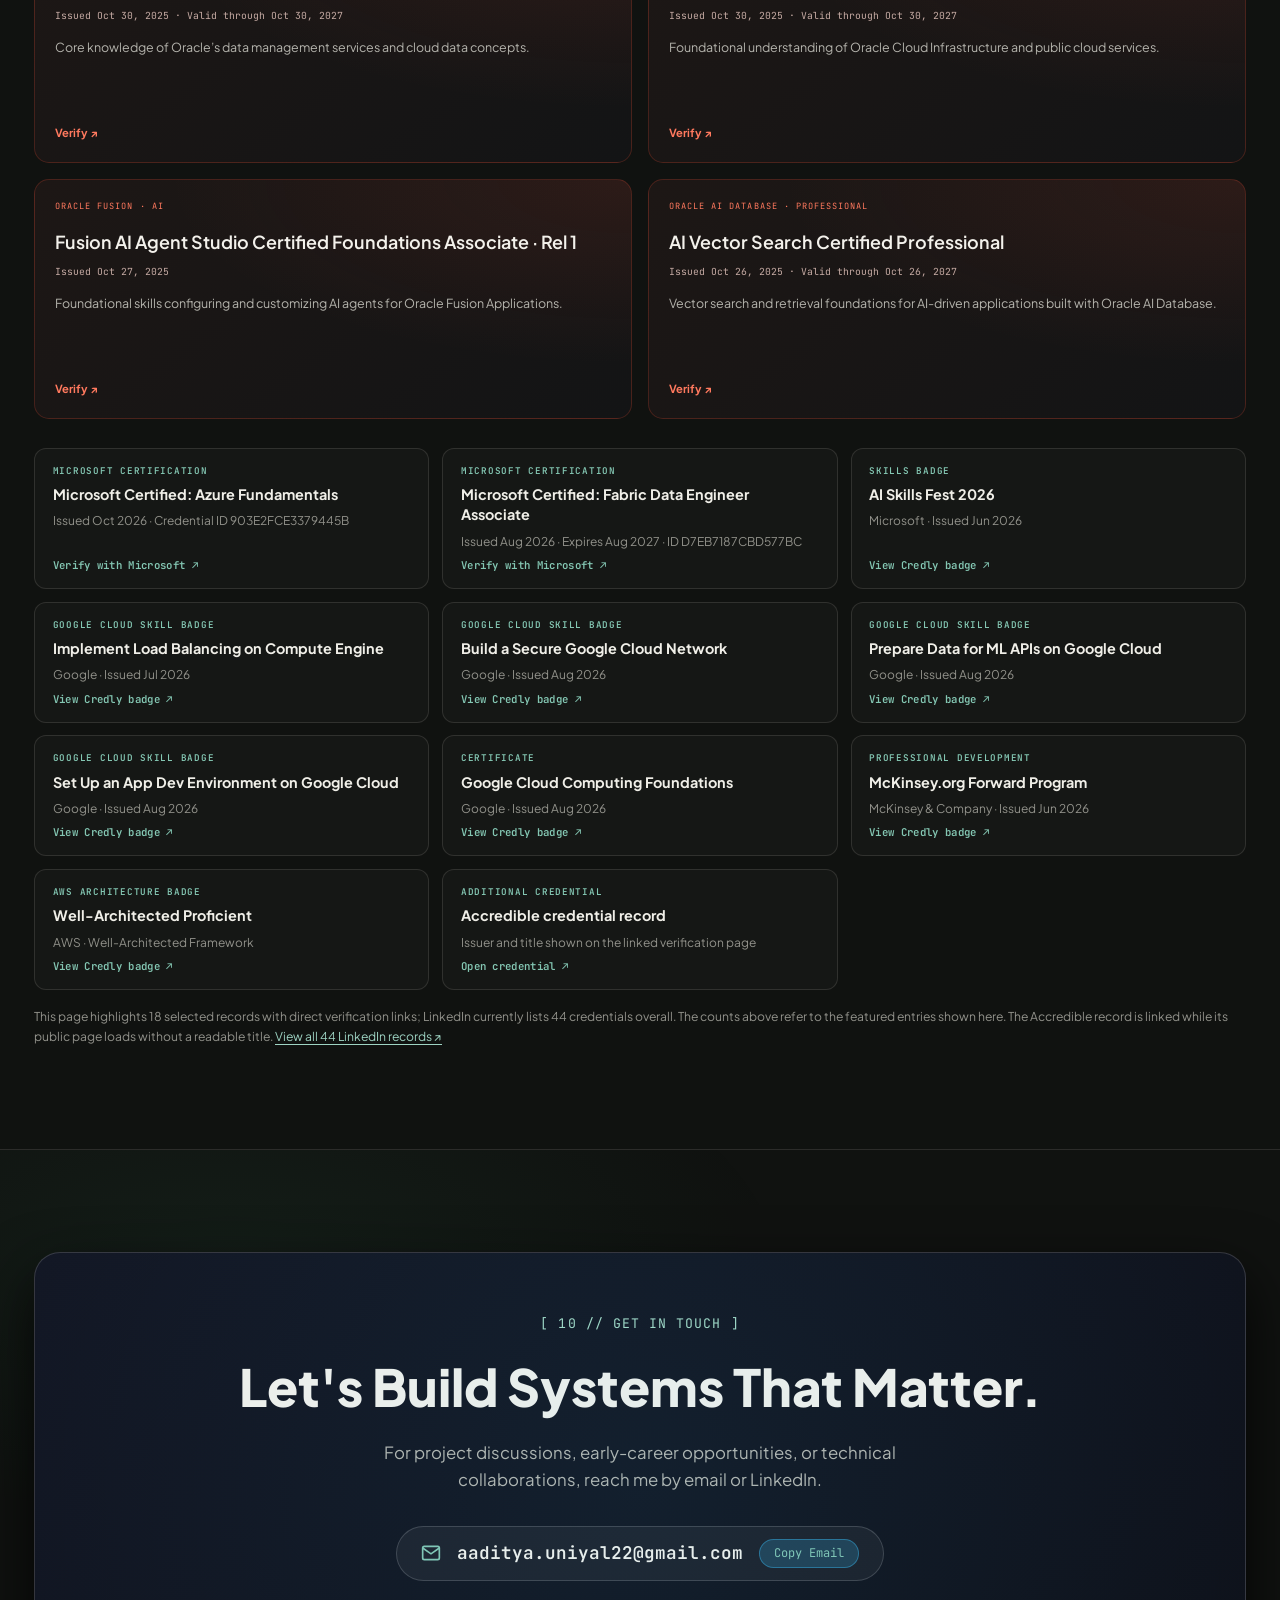
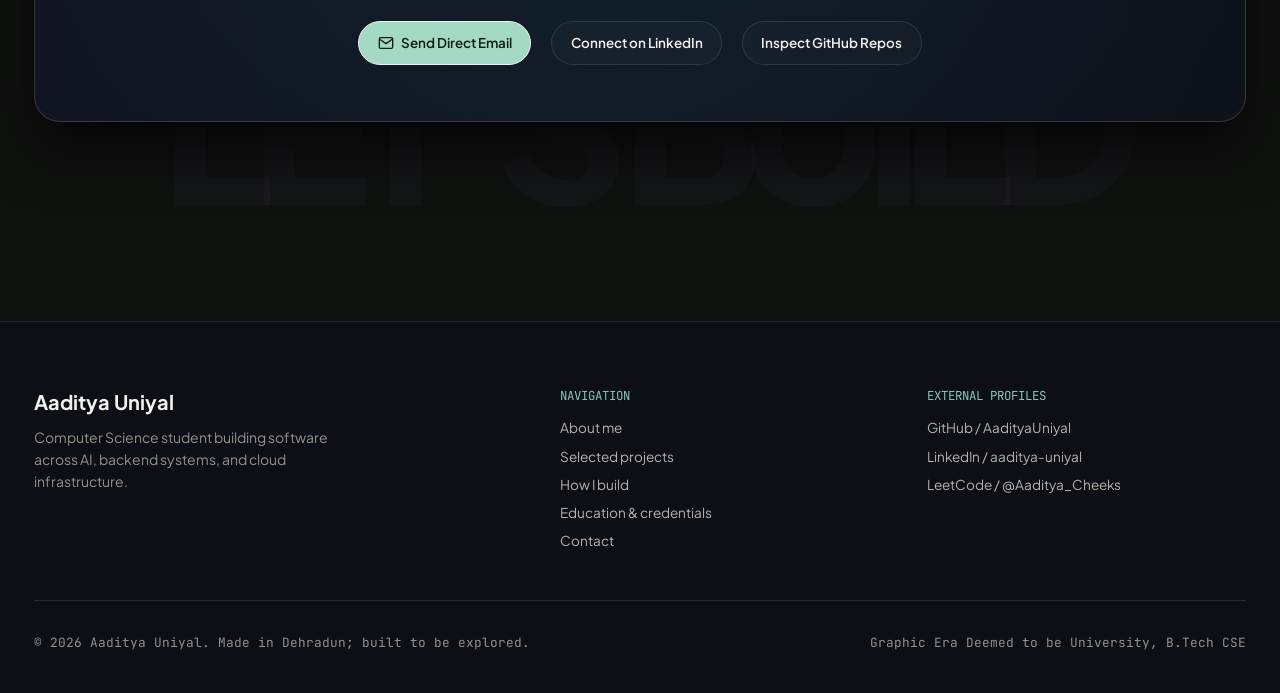
==== commit 9fc5a350: "Rebuild the hero around GDG leadership and product craft" ====
--- a/index.html
+++ b/index.html
@@ -36,11 +36,11 @@
     <div class="intro-center">
       <div class="intro-orbit intro-orbit-one" aria-hidden="true"></div><div class="intro-orbit intro-orbit-two" aria-hidden="true"></div>
       <div class="intro-mark" aria-hidden="true"><span class="gdg-dot dot-blue"></span><span class="gdg-dot dot-red"></span><span class="gdg-dot dot-yellow"></span><span class="gdg-dot dot-green"></span></div>
-      <p class="intro-eyebrow">A BUILDER WHO BRINGS BUILDERS TOGETHER</p>
-      <h2><span>MAKE</span><span class="intro-word-accent">IT</span><span>MATTER.</span></h2>
-      <div class="intro-name"><span></span>AADITYA UNIYAL<span></span></div>
+      <p class="intro-eyebrow">CAMPUS ORGANIZER (LEAD) · GDG ON CAMPUS GRAPHIC ERA</p>
+      <h2><span>I LEAD</span><span class="intro-word-accent">BUILDERS.</span></h2>
+      <div class="intro-name"><span></span>AADITYA UNIYAL · PRODUCT BUILDER<span></span></div>
     </div>
-    <div class="intro-bottomline"><span>GDG ON CAMPUS · GRAPHIC ERA</span><span>THE PORTFOLIO <b>IS YOURS TO EXPLORE ↘</b></span></div>
+    <div class="intro-bottomline"><span>COMMUNITY → PRODUCT → SYSTEM</span><span>SCROLL TO ENTER <b>THE BUILDING WORLDS ↘</b></span></div>
     <button class="intro-skip" id="intro-skip" type="button">SKIP INTRO <span>↗</span></button>
   </div>
   <div class="reading-progress" aria-hidden="true"></div>
@@ -58,7 +58,6 @@
       <a href="#contact" aria-label="09, Contact"><span>09</span></a>
     </nav>
   </aside>
-  <div class="scene-portal" id="scene-portal" aria-hidden="true"><span class="scene-portal-label" id="scene-portal-label">HOW I BUILD</span></div>
 
   <!-- Ambient Animated Atmosphere -->
   <div class="ambient-bg" aria-hidden="true">
@@ -86,7 +85,7 @@
       </ul>
 
       <div class="nav-actions">
-        <label class="theme-picker" for="theme-select"><span>World</span><select id="theme-select" aria-label="Choose portfolio theme"><option value="studio">Studio</option><option value="hero">Hero</option><option value="voxel">Voxel</option></select></label>
+        <label class="theme-picker" for="theme-select"><span>World</span><select id="theme-select" aria-label="Choose portfolio theme"><option value="studio">Studio</option><option value="hero">Hero</option><option value="voxel">Voxel</option><option value="signal">Signal</option></select></label>
         <!-- Mobile Menu Toggle -->
         <button class="mobile-toggle" id="mobile-toggle" aria-label="Toggle mobile menu">
           <svg width="22" height="22" viewBox="0 0 24 24" fill="none" stroke="currentColor" stroke-width="2"><line x1="3" y1="12" x2="21" y2="12"></line><line x1="3" y1="6" x2="21" y2="6"></line><line x1="3" y1="18" x2="21" y2="18"></line></svg>
@@ -108,21 +107,28 @@
               <span>GDG Lead · Graphic Era · Dehradun, India</span>
             </div>
 
-            <a class="hero-leadership" href="#leadership"><span class="leadership-live" aria-hidden="true"></span><span><small>CURRENTLY LEADING</small><strong>Google Developer Groups · Graphic Era</strong></span><span class="leadership-arrow" aria-hidden="true">↗</span></a>
+            <a class="hero-leadership" href="experience.html#gdg-lead"><span class="leadership-live" aria-hidden="true"></span><span><small>CURRENT ROLE · OCT 2026—NOW</small><strong>Campus Organizer (Lead) · GDG on Campus Graphic Era</strong></span><span class="leadership-arrow" aria-hidden="true">↗</span></a>
 
             <h1 class="hero-title">
-              I build products<br>
-              <span class="text-gradient">and the communities</span><br>that move them forward.
+              Leading builders.<br>
+              Building products.<br>
+              <span class="text-gradient">Connecting both.</span>
             </h1>
 
             <div class="hero-roles">
               <span class="role-prefix">//</span>
-              <span class="role-label">AI · Backend · Cloud</span>
+              <span class="role-label">COMMUNITY LEAD · END-TO-END PRODUCT BUILDER</span>
             </div>
 
             <p class="hero-bio">
-              I’m <strong>Aaditya Uniyal</strong>, a Computer Science student and the current <strong>GDG Lead at Graphic Era</strong>. I bring people together to learn and build, while creating end-to-end products—from the first user workflow to the AI, APIs, data, and infrastructure underneath.
+              I’m <strong>Aaditya Uniyal</strong>, a Computer Science student at Graphic Era University. As the <strong>Campus Organizer (Lead) for GDG on Campus Graphic Era</strong>, I’m building the campus space I wanted: people learning by making things together. Alongside that community work, I build end-to-end products—from a real user workflow through the interface, AI, APIs, data, and cloud infrastructure.
             </p>
+
+            <div class="hero-build-loop" aria-label="How I work: bring people together, shape a product, engineer the whole system">
+              <div><small>01 / GATHER</small><strong>People & ideas</strong></div><span aria-hidden="true">↗</span>
+              <div><small>02 / SHAPE</small><strong>A useful product</strong></div><span aria-hidden="true">↗</span>
+              <div><small>03 / ENGINEER</small><strong>The whole system</strong></div>
+            </div>
 
             <div class="hero-cta-group">
               <a href="#projects" class="btn btn-primary">
@@ -153,6 +159,15 @@
 
           <!-- Right Column: Editorial Portrait Presentation -->
           <div class="hero-image-wrapper">
+            <div class="hero-constellation" aria-hidden="true">
+              <div class="constellation-ring ring-one"></div><div class="constellation-ring ring-two"></div><div class="constellation-ring ring-three"></div>
+              <div class="constellation-core"><span class="core-cross"></span><strong>AU</strong><small>BUILD / TOGETHER</small></div>
+              <span class="constellation-node node-gdg"><i></i>GDG LEAD</span>
+              <span class="constellation-node node-product"><i></i>PRODUCT</span>
+              <span class="constellation-node node-ai"><i></i>AI SYSTEMS</span>
+              <span class="constellation-node node-cloud"><i></i>CLOUD</span>
+              <span class="constellation-coordinate">30.3165° N<br>78.0322° E</span>
+            </div>
             <div class="portrait-frame">
               <div class="float-badge badge-top-left">
                 <div class="gdg-dots-mini">
--- a/assets/css/experience.css
+++ b/assets/css/experience.css
@@ -1,10 +1,7 @@
 :root { --world-accent:#9ed4c3; --world-bg:#101210; --world-ink:#f3f1eb; }
 /* Opening sequence and GDG-first identity */
-.intro-sequence { --intro-time:3.9s; position:fixed; z-index:3000; inset:0; display:grid; place-items:center; overflow:hidden; isolation:isolate; background:#080b09; color:#f3f1eb; pointer-events:auto; transition:opacity .7s ease,visibility .7s; }
-.intro-sequence::before,.intro-sequence::after { content:""; position:absolute; z-index:5; inset:-1px; background:#111713; pointer-events:none; }
-.intro-sequence::before { clip-path:polygon(0 0,51% 0,49% 100%,0 100%); animation:introShutterLeft 1s cubic-bezier(.76,0,.18,1) .85s forwards; }
-.intro-sequence::after { clip-path:polygon(51% 0,100% 0,100% 100%,49% 100%); animation:introShutterRight 1s cubic-bezier(.76,0,.18,1) .85s forwards; }
-.intro-sequence.is-done { opacity:0; visibility:hidden; pointer-events:none; }
+.intro-sequence { --intro-time:3.9s; position:fixed; z-index:3000; inset:0; display:grid; place-items:center; overflow:hidden; isolation:isolate; background:#080b09; color:#f3f1eb; pointer-events:auto; clip-path:circle(150% at 50% 50%); transition:clip-path 1s cubic-bezier(.76,0,.18,1),visibility 0s 1s; }
+.intro-sequence.is-done { clip-path:circle(0% at 50% 50%); visibility:hidden; pointer-events:none; }
 .intro-topline,.intro-bottomline { position:absolute; z-index:4; left:clamp(1rem,4vw,4rem); right:clamp(1rem,4vw,4rem); display:flex; justify-content:space-between; color:rgba(235,244,238,.54); font: .58rem var(--font-mono); letter-spacing:.13em; }
 .intro-topline { top:clamp(1.25rem,4vh,3rem); animation:introRise .7s .2s both; }.intro-bottomline { bottom:clamp(1.25rem,4vh,3rem); animation:introRise .7s .4s both; }.intro-bottomline b { color:#9ed4c3; font-weight:500; }
 .intro-sky { position:absolute; z-index:-1; inset:0; overflow:hidden; background:radial-gradient(ellipse at 50% 48%,rgba(67,143,111,.18),transparent 33%),radial-gradient(ellipse at 50% 50%,rgba(9,17,12,.2),#080b09 72%); }
@@ -37,8 +34,6 @@
 @keyframes introGrid { from { opacity:0; transform:perspective(380px) rotateX(72deg) scale(1.8) translateY(10%); } to { opacity:.24; transform:perspective(380px) rotateX(62deg) scale(1.4); } }
 @keyframes introStar { 0% { opacity:0; transform:scale(0); } 70% { opacity:1; transform:scale(2); } 100% { opacity:.8; transform:scale(1); } }
 @keyframes introCross { from { opacity:0; transform:scale(.2) rotate(45deg); } to { opacity:.6; transform:none; } }
-@keyframes introShutterLeft { to { transform:translateY(-105%); } }
-@keyframes introShutterRight { to { transform:translateY(105%); } }
 @keyframes heroArrival { from { opacity:0; transform:translateY(26px) scale(.985); filter:blur(7px); } to { opacity:1; transform:none; filter:none; } }
 @media (max-width:700px) { .intro-coordinate { display:none; }.intro-bottomline { font-size:.48rem; }.intro-bottomline span:last-child { display:none; }.intro-center h2 { font-size:clamp(3.1rem,14vw,6rem); }.intro-name { letter-spacing:.2em; }.intro-sequence .intro-orbit { width:92vw; }.intro-sequence .intro-orbit-two { width:70vw; } }
 @media (prefers-reduced-motion:reduce) { .intro-sequence { display:none; }.intro-finished .hero-content,.intro-finished .hero-image-wrapper { animation:none; } }
@@ -72,6 +67,47 @@
 .section[data-scene="community"]::after { content:"COMMUNITY / CONNECTION"; position:absolute; z-index:0; right:2vw; bottom:1rem; color:color-mix(in srgb,var(--scene-accent) 8%,transparent); font:800 clamp(2rem,7vw,6rem)/.8 var(--font-display); letter-spacing:-.09em; pointer-events:none; }
 .section[data-scene="credentials"] { background-image:linear-gradient(135deg,rgba(255,118,94,.035),transparent 40%,rgba(255,209,102,.025)); }
 .section[data-scene="contact"]::after { content:"LET’S BUILD"; position:absolute; z-index:0; inset:auto 0 3%; color:rgba(178,155,255,.035); text-align:center; font:800 clamp(4rem,16vw,14rem)/.8 var(--font-display); letter-spacing:-.11em; pointer-events:none; }
+.hero-section[data-scene="gdg"] { overflow:hidden; }
+.hero-section[data-scene="gdg"] .container { z-index:2; }
+.hero-title { max-width:850px; font-size:clamp(3.2rem,5.9vw,5.8rem); line-height:.94; letter-spacing:-.075em; }
+.hero-title .text-gradient { background-image:linear-gradient(100deg,#fff5d9 2%,#91e0bd 36%,#67d9de 70%,#b29bff 100%); }
+.hero-bio { max-width:680px; font-size:clamp(.98rem,1.16vw,1.1rem); line-height:1.75; }
+.hero-roles { color:#a4d9c4; font-size:.68rem; letter-spacing:.09em; }
+.intro-center h2 { gap:.17em; font-size:clamp(2.8rem,10vw,9rem); }
+.intro-eyebrow { max-width:90vw; font-size:clamp(.45rem,.8vw,.62rem); letter-spacing:.15em; }
+.hero-build-loop { display:flex; align-items:center; gap:.65rem; max-width:680px; margin:-.6rem 0 1.7rem; padding:1rem 0; border-block:1px solid rgba(255,255,255,.1); }
+.hero-build-loop div { display:grid; gap:.25rem; min-width:0; }.hero-build-loop small { color:var(--world-accent); font:.52rem var(--font-mono); letter-spacing:.1em; }.hero-build-loop strong { color:rgba(246,246,239,.84); font:550 clamp(.61rem,.9vw,.78rem) var(--font-body); white-space:nowrap; }.hero-build-loop>span { color:rgba(158,212,195,.5); font-size:.85rem; }
+.hero-image-wrapper { z-index:1; isolation:isolate; }
+.hero-constellation { position:absolute; z-index:3; left:50%; top:50%; width:min(150%,650px); aspect-ratio:1; transform:translate(-50%,-50%) rotateX(var(--constellation-tilt-y,0deg)) rotateY(var(--constellation-tilt-x,0deg)); transform-style:preserve-3d; transition:transform .3s ease-out; perspective:900px; pointer-events:none; }
+.hero-constellation::before { content:""; position:absolute; inset:9%; border-radius:50%; background:radial-gradient(circle,rgba(112,219,178,.14),rgba(78,157,221,.08) 38%,transparent 70%); filter:blur(18px); animation:constellationBreath 5s ease-in-out infinite alternate; }
+.constellation-ring { position:absolute; left:2%; top:25%; width:96%; height:50%; border:1px solid rgba(144,226,196,.24); border-radius:50%; box-shadow:0 0 32px rgba(95,207,175,.07),inset 0 0 25px rgba(95,207,175,.04); transform-style:preserve-3d; }
+.constellation-ring::before { content:""; position:absolute; left:12%; top:18%; width:7px; height:7px; border-radius:50%; background:#9de8c2; box-shadow:0 0 16px 4px rgba(107,224,174,.65); }
+.ring-one { transform:rotateX(67deg) rotateZ(-24deg); animation:ringDriftOne 18s linear infinite; }.ring-two { inset:14% 9% auto; width:82%; height:68%; border-color:rgba(110,186,248,.22); transform:rotateY(62deg) rotateZ(32deg); animation:ringDriftTwo 23s linear infinite; }.ring-two::before { left:76%; top:5%; background:#81d8ff; box-shadow:0 0 17px 5px rgba(92,190,255,.7); }.ring-three { inset:20% 0 auto; width:100%; height:59%; border-style:dashed; border-color:rgba(210,158,255,.18); transform:rotateX(76deg) rotateZ(60deg); animation:ringDriftThree 29s linear infinite; }.ring-three::before { left:32%; top:2%; background:#d3a6ff; box-shadow:0 0 15px 4px rgba(183,119,255,.6); }
+.constellation-core { position:absolute; z-index:4; right:8%; top:8%; display:grid; place-content:center; justify-items:center; width:76px; aspect-ratio:1; border:1px solid rgba(218,255,235,.62); border-radius:50%; background:radial-gradient(circle at 35% 25%,rgba(222,255,240,.48),rgba(72,177,132,.25) 28%,rgba(17,34,26,.88) 72%); box-shadow:0 0 0 8px rgba(117,226,174,.05),0 0 45px rgba(94,221,165,.3),inset 0 0 25px rgba(192,255,223,.2); transform:translateZ(80px); animation:coreFloat 4s ease-in-out infinite alternate; }.constellation-core strong { color:#f3fff7; font:700 1.15rem var(--font-display); letter-spacing:-.08em; }.constellation-core small { margin-top:.12rem; color:rgba(235,255,243,.8); font:.38rem var(--font-mono); letter-spacing:.09em; white-space:nowrap; }.core-cross { position:absolute; inset:-9px; border:1px solid rgba(158,232,194,.28); border-radius:43% 57% 62% 38%; transform:rotate(35deg); }
+.constellation-node { position:absolute; z-index:3; display:flex; align-items:center; gap:.45rem; padding:.45rem .62rem; border:1px solid rgba(255,255,255,.14); border-radius:99px; background:rgba(10,17,13,.66); color:rgba(248,255,250,.82); font:.48rem var(--font-mono); letter-spacing:.1em; box-shadow:0 8px 25px rgba(0,0,0,.2); backdrop-filter:blur(10px); animation:nodeHover 4s ease-in-out infinite alternate; }.constellation-node i { width:6px; height:6px; border-radius:50%; background:#8fe5ba; box-shadow:0 0 10px currentColor; }.node-gdg { top:18%; left:8%; }.node-product { right:0; top:44%; animation-delay:.6s; }.node-product i { background:#9d9aff; }.node-ai { bottom:18%; left:3%; animation-delay:1s; }.node-ai i { background:#72d8ff; }.node-cloud { right:10%; bottom:10%; animation-delay:1.3s; }.node-cloud i { background:#ffbd6f; }.constellation-coordinate { position:absolute; right:5%; bottom:29%; color:rgba(230,241,232,.36); font:.45rem/1.7 var(--font-mono); letter-spacing:.08em; text-align:right; }
+.portrait-frame { z-index:2; }
+.portrait-frame::before { content:""; position:absolute; z-index:3; inset:-5px; border:1px solid rgba(191,255,221,.27); border-radius:inherit; transform:translate(8px,8px); pointer-events:none; transition:transform .5s cubic-bezier(.2,.7,.2,1),border-color .4s; }.portrait-frame:hover::before { transform:translate(13px,13px); border-color:rgba(191,255,221,.58); }
+.hero-meta-pill { border-color:rgba(111,232,173,.4); color:#a7edc4; background:rgba(57,174,110,.1); text-transform:uppercase; letter-spacing:.04em; }
+.hero-leadership { max-width:min(100%,610px); border-radius:4px 16px 16px 4px; border-left:3px solid #59ca8a; }
+@keyframes ringDriftOne { to { transform:rotateX(67deg) rotateZ(336deg); } }@keyframes ringDriftTwo { to { transform:rotateY(62deg) rotateZ(-328deg); } }@keyframes ringDriftThree { to { transform:rotateX(76deg) rotateZ(420deg); } }@keyframes constellationBreath { to { opacity:.58; transform:scale(1.15); } }@keyframes coreFloat { to { transform:translate3d(0,-10px,95px) rotate(7deg); } }@keyframes nodeHover { to { transform:translate3d(4px,-8px,18px); } }
+html[data-theme="signal"] { --world-bg:#090712; --world-ink:#f7efff; --world-accent:#ff63d8; --text-primary:#fbf5ff; --text-secondary:#c2b6d0; --text-muted:#9286a0; --border-subtle:rgba(233,192,255,.16); --accent-cyan:#70f0e0; --accent-emerald:#ff63d8; }
+html[data-theme="signal"] body { background-image:radial-gradient(ellipse at 18% 7%,rgba(255,60,181,.18),transparent 32%),radial-gradient(ellipse at 87% 18%,rgba(65,218,229,.12),transparent 30%),linear-gradient(135deg,transparent 46%,rgba(255,255,255,.018) 46.1% 46.4%,transparent 46.5%); }
+html[data-theme="signal"] .site-header { background:rgba(9,7,18,.76); border-bottom-color:rgba(255,99,216,.2); }
+html[data-theme="signal"] .text-gradient,html[data-theme="signal"] .hero-title .text-gradient { background-image:linear-gradient(100deg,#f9f0ff 0%,#ff63d8 32%,#a77dff 61%,#5fe7e1 100%); background-size:220% auto; animation:signalFlow 7s linear infinite; }
+html[data-theme="signal"] .hero-meta-pill { color:#ff9de8; border-color:rgba(255,99,216,.4); background:rgba(255,99,216,.09); box-shadow:0 0 30px rgba(255,99,216,.12); }
+html[data-theme="signal"] .hero-leadership { border-color:rgba(255,99,216,.36); border-left-color:#ff63d8; background:linear-gradient(100deg,rgba(255,99,216,.12),rgba(95,231,225,.035)); }
+html[data-theme="signal"] .btn-primary { border-color:#ff63d8; background:linear-gradient(110deg,#ff63d8,#b178ff); color:#180a1e; box-shadow:0 0 28px rgba(255,99,216,.22); }
+html[data-theme="signal"] .project-card,html[data-theme="signal"] .contact-card { border-color:rgba(255,99,216,.2); border-radius:5px; background:linear-gradient(140deg,rgba(33,21,42,.95),rgba(11,11,24,.98)); box-shadow:7px 7px 0 rgba(255,99,216,.05),0 18px 50px rgba(0,0,0,.22); }
+html[data-theme="signal"] .project-card:hover { border-color:rgba(95,231,225,.55); box-shadow:0 0 0 1px rgba(95,231,225,.12),0 25px 75px rgba(143,63,190,.18); }
+html[data-theme="signal"] .project-visual { background-color:#100d1a; background-image:linear-gradient(rgba(219,168,255,.065) 1px,transparent 1px),linear-gradient(90deg,rgba(219,168,255,.065) 1px,transparent 1px),radial-gradient(ellipse at 50% 5%,rgba(255,99,216,.14),transparent 70%); background-size:28px 28px,28px 28px,auto; }
+html[data-theme="signal"] .community-world { border-radius:5px; background:linear-gradient(145deg,rgba(255,255,255,.055),rgba(12,8,20,.65)); }
+html[data-theme="signal"] .scroll-stage { border-radius:5px; border-color:rgba(255,99,216,.25); box-shadow:0 0 0 1px rgba(255,99,216,.06),0 35px 90px rgba(0,0,0,.42); }
+html[data-theme="signal"] .world-hud-readout,html[data-theme="signal"] .world-rail { border-color:rgba(255,99,216,.24); background:rgba(10,7,18,.78); }
+html[data-theme="signal"] .intro-sequence { background:radial-gradient(ellipse at 50% 50%,#20102a,#080710 70%); }
+@keyframes signalFlow { to { background-position:220% center; } }
+@media (max-width:1024px) { .hero-constellation { width:min(138%,590px); }.hero-build-loop { max-width:100%; }.hero-build-loop strong { white-space:normal; } }
+@media (max-width:760px) { .hero-title { font-size:clamp(2.75rem,10.8vw,4.8rem); }.hero-build-loop { gap:.4rem; }.hero-build-loop small { font-size:.46rem; }.hero-build-loop strong { font-size:.62rem; }.hero-constellation { width:min(130vw,540px); top:49%; }.constellation-coordinate { display:none; }.constellation-node { font-size:.42rem; }.constellation-core { width:63px; right:6%; top:9%; } }
+@media (max-width:440px) { .hero-build-loop { align-items:flex-start; flex-direction:column; gap:.6rem; }.hero-build-loop>span { display:none; }.hero-build-loop div { display:flex; align-items:baseline; gap:.6rem; }.hero-build-loop div strong { white-space:nowrap; }.hero-constellation { width:135vw; top:53%; }.constellation-node { padding:.35rem .45rem; font-size:.37rem; } }
 .world-hud { position:fixed; z-index:1100; left:clamp(1rem,2.5vw,2.5rem); bottom:1.35rem; display:grid; gap:.65rem; pointer-events:none; }
 .world-hud-readout { display:flex; align-items:center; gap:.55rem; min-height:34px; padding:.45rem .7rem; border:1px solid rgba(255,255,255,.13); border-radius:99px; background:rgba(10,13,11,.72); color:rgba(241,241,235,.62); box-shadow:0 10px 35px rgba(0,0,0,.22); backdrop-filter:blur(14px); font:.53rem var(--font-mono); letter-spacing:.08em; }
 .world-hud-readout b { margin-left:.35rem; color:var(--scene-accent,#9ed4c3); font-weight:600; }.world-hud-live { width:6px; height:6px; border-radius:50%; background:var(--scene-accent,#9ed4c3); box-shadow:0 0 12px var(--scene-accent,#9ed4c3); transition:background .5s,box-shadow .5s; }
@@ -99,15 +135,6 @@
 @media (prefers-reduced-motion:reduce) { .section[data-scene].scene-entered .section-header > *, .approach-section.scene-entered .approach-heading > *, .section[data-scene="projects"].scene-entered .project-card, .section[data-scene="community"].scene-entered .community-world { animation:none; } }
 .ambient-bg::after { background:radial-gradient(ellipse 29vw 29vw at var(--pointer-x,50%) var(--pointer-y,50%),color-mix(in srgb,var(--scene-accent,#68c6a7) 11%,transparent),transparent 76%),radial-gradient(ellipse 58vw 44vh at var(--scene-x,50%) var(--scene-y,26%),color-mix(in srgb,var(--scene-accent,#68c6a7) 13%,transparent),transparent 72%); }
 .ambient-grid { transform:translate3d(var(--grid-x,0px),var(--grid-y,0px),0); transition:transform .35s ease-out; }
-.scene-portal { position:fixed; z-index:900; inset:0; display:grid; place-items:center; overflow:hidden; opacity:0; visibility:hidden; pointer-events:none; }
-.scene-portal::before { content:""; position:absolute; left:50%; top:50%; width:min(22vw,260px); aspect-ratio:1; border:1px solid color-mix(in srgb,var(--scene-accent,#9ed4c3) 75%,white); border-radius:50%; box-shadow:0 0 0 12px color-mix(in srgb,var(--scene-accent,#9ed4c3) 8%,transparent),0 0 80px color-mix(in srgb,var(--scene-accent,#9ed4c3) 24%,transparent),inset 0 0 45px color-mix(in srgb,var(--scene-accent,#9ed4c3) 18%,transparent); transform:translate(-50%,-50%) scale(.08); }
-.scene-portal::after { content:""; position:absolute; inset:0; opacity:0; background:radial-gradient(circle at 50% 50%,color-mix(in srgb,var(--scene-accent,#9ed4c3) 9%,transparent),transparent 52%); }
-.scene-portal-label { position:relative; z-index:1; padding:.55rem .85rem; border:1px solid color-mix(in srgb,var(--scene-accent,#9ed4c3) 36%,transparent); border-radius:99px; background:rgba(8,11,9,.68); color:#f3f1eb; font:.58rem var(--font-mono); letter-spacing:.18em; opacity:0; transform:translateY(8px) scale(.96); backdrop-filter:blur(10px); }
-.scene-portal.is-shifting { opacity:1; visibility:visible; }.scene-portal.is-shifting::before { animation:portalExpand .68s cubic-bezier(.16,1,.3,1) both; }.scene-portal.is-shifting::after { animation:portalFlash .48s ease-out both; }.scene-portal.is-shifting .scene-portal-label { animation:portalLabel .62s cubic-bezier(.16,1,.3,1) both; }
-@keyframes portalExpand { 0% { opacity:0; transform:translate(-50%,-50%) scale(.08) rotate(-24deg); } 18% { opacity:1; } 100% { opacity:0; transform:translate(-50%,-50%) scale(5.5) rotate(28deg); } }
-@keyframes portalFlash { 0%,100% { opacity:0; } 22% { opacity:1; } 75% { opacity:.45; } }
-@keyframes portalLabel { 0%,18% { opacity:0; transform:translateY(8px) scale(.96); } 42% { opacity:1; transform:none; } 82% { opacity:1; transform:none; } 100% { opacity:0; transform:translateY(-8px) scale(1.02); } }
-@media (prefers-reduced-motion:reduce) { .scene-portal { display:none; }.ambient-grid { transform:none; transition:none; } }
 .story-reveal { opacity:0; transform:translateY(30px); transition:opacity .75s ease,transform .75s cubic-bezier(.2,.7,.2,1); }
 .story-reveal.story-visible { opacity:1; transform:translateY(0); }
 .project-card.story-reveal:nth-child(2n) { transition-delay:.08s; }
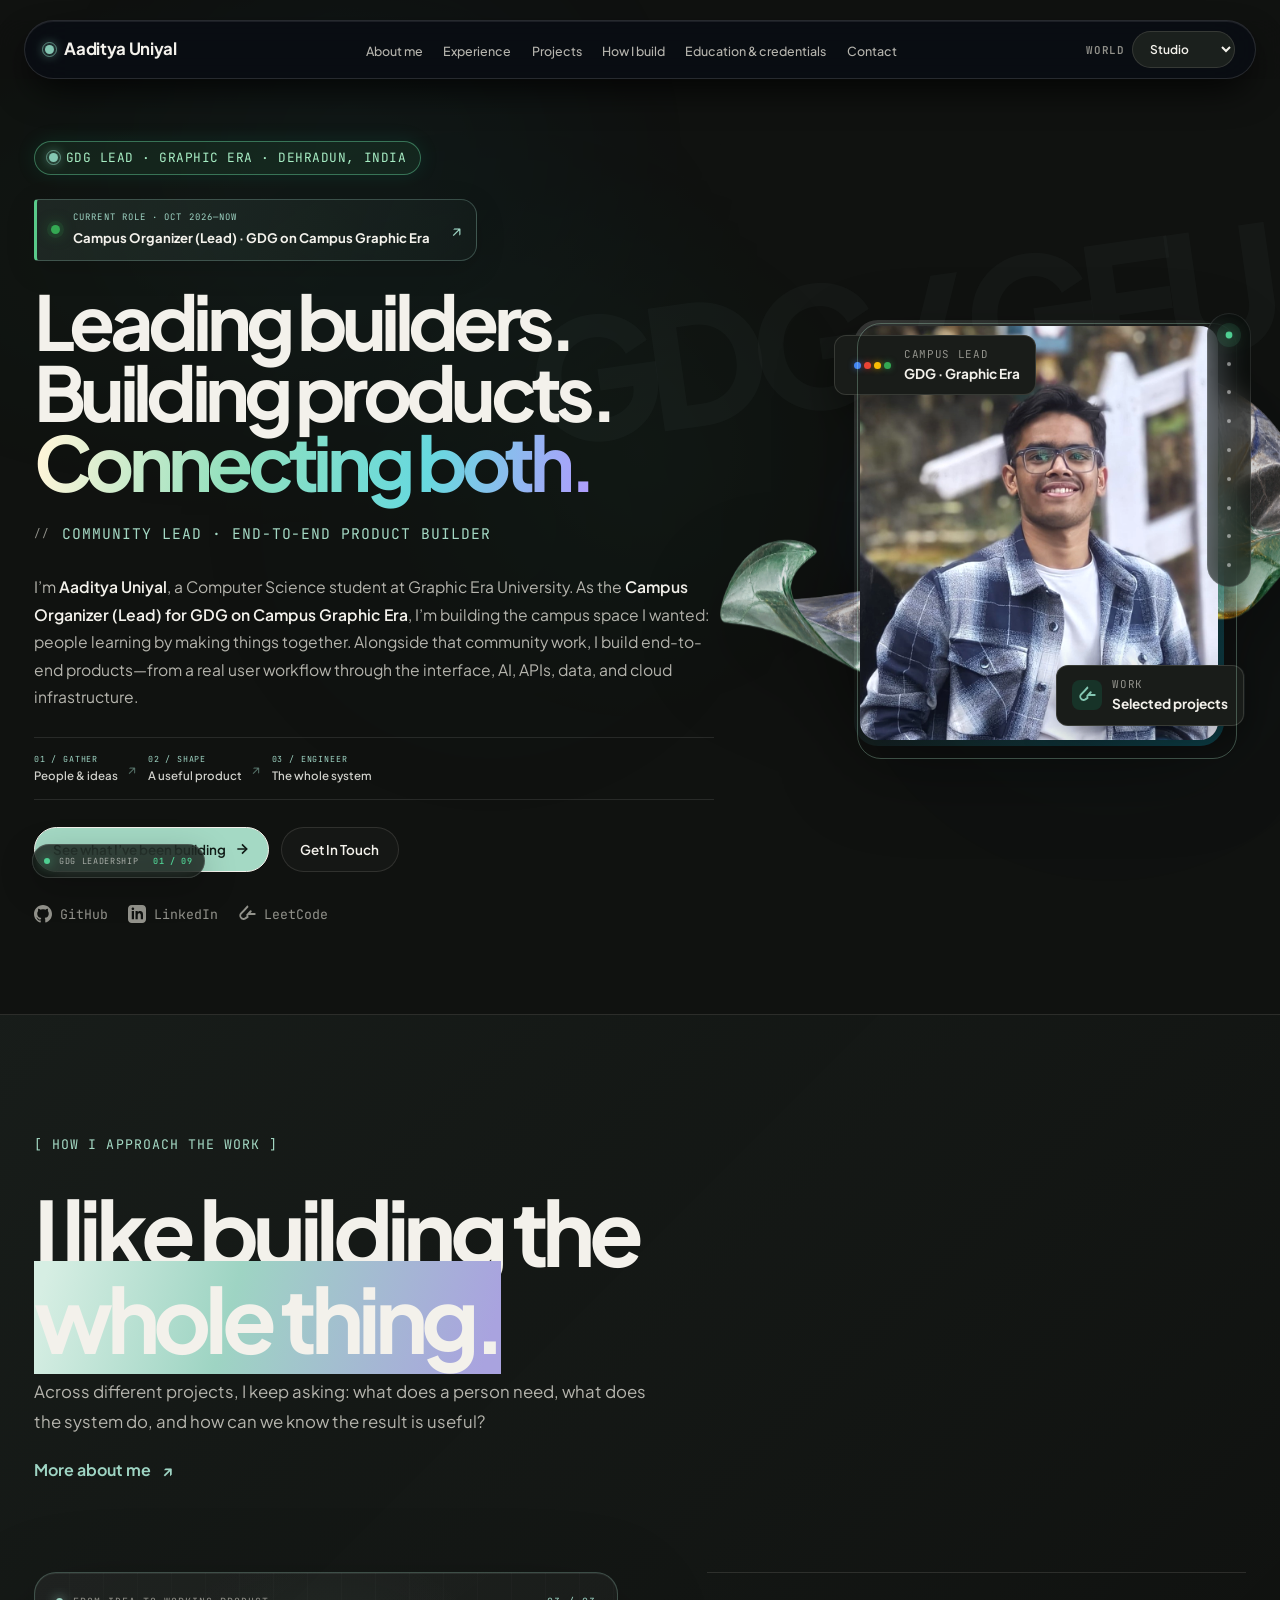
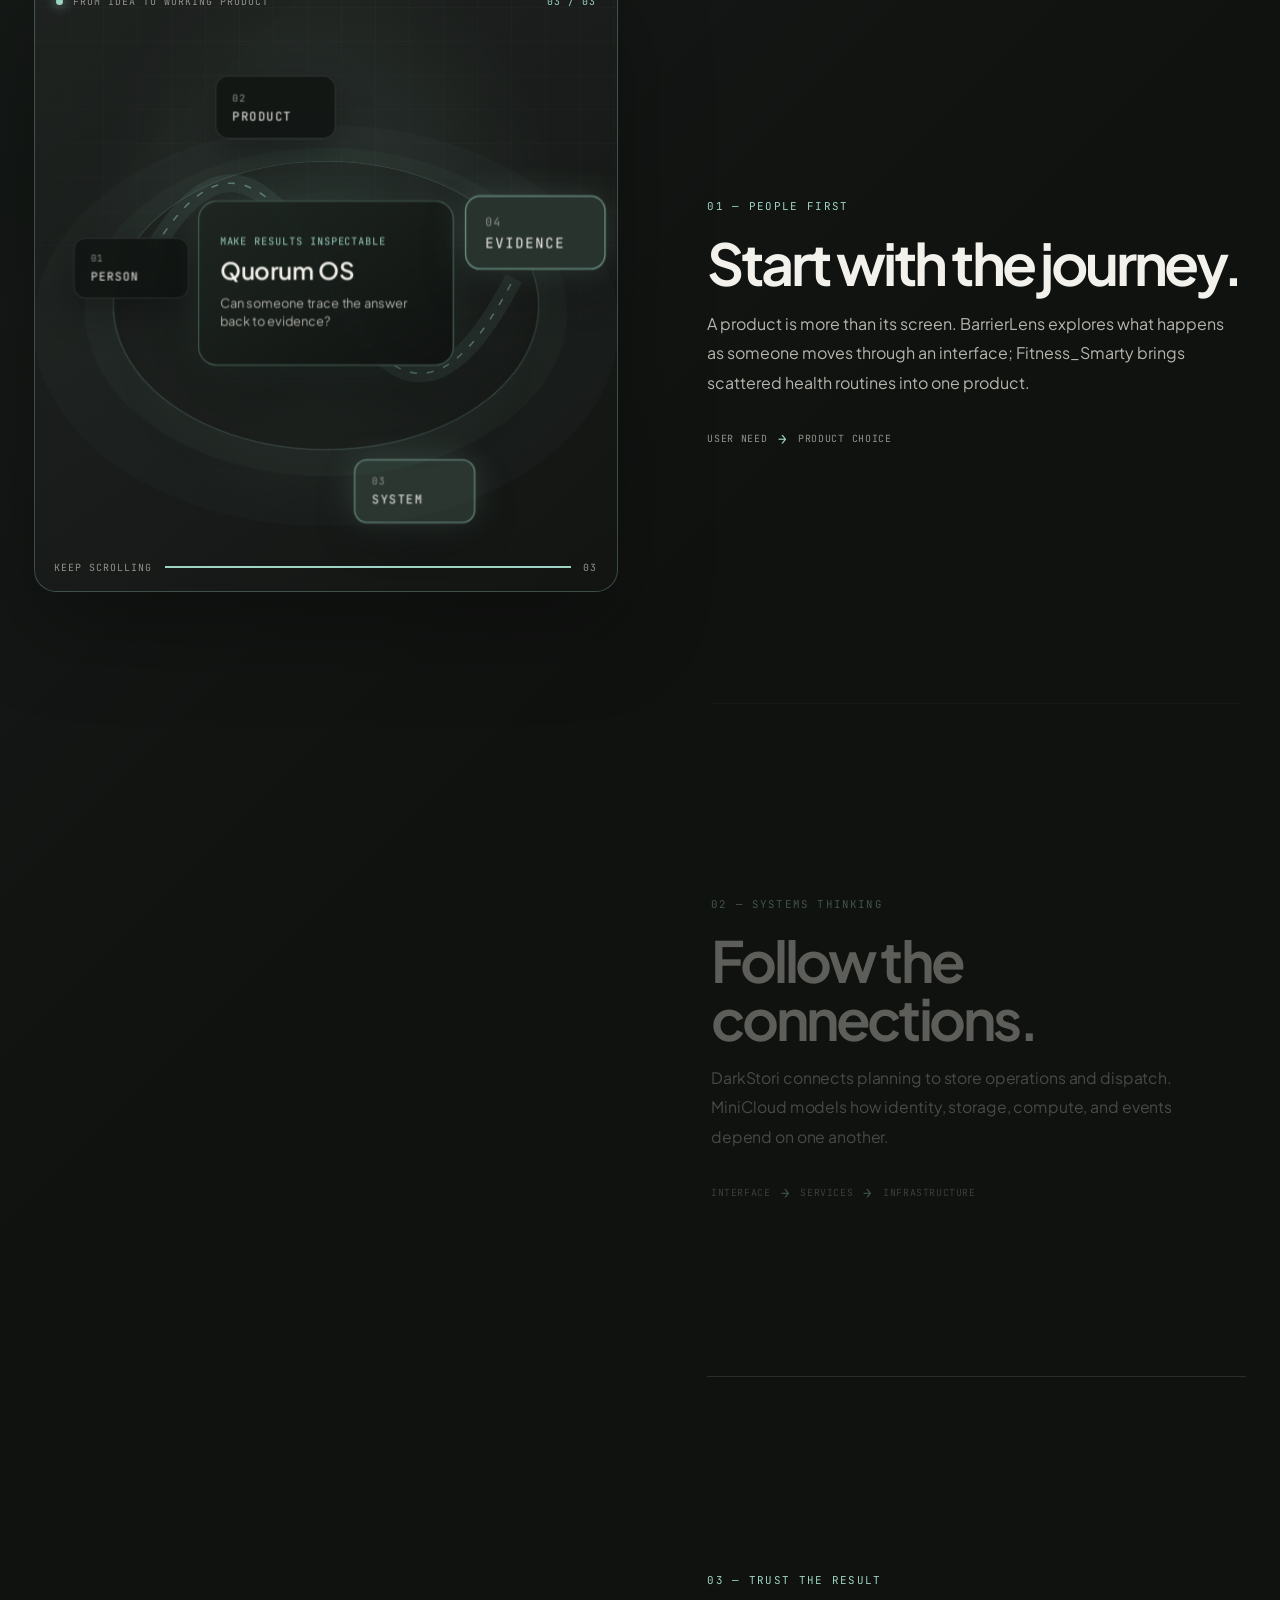
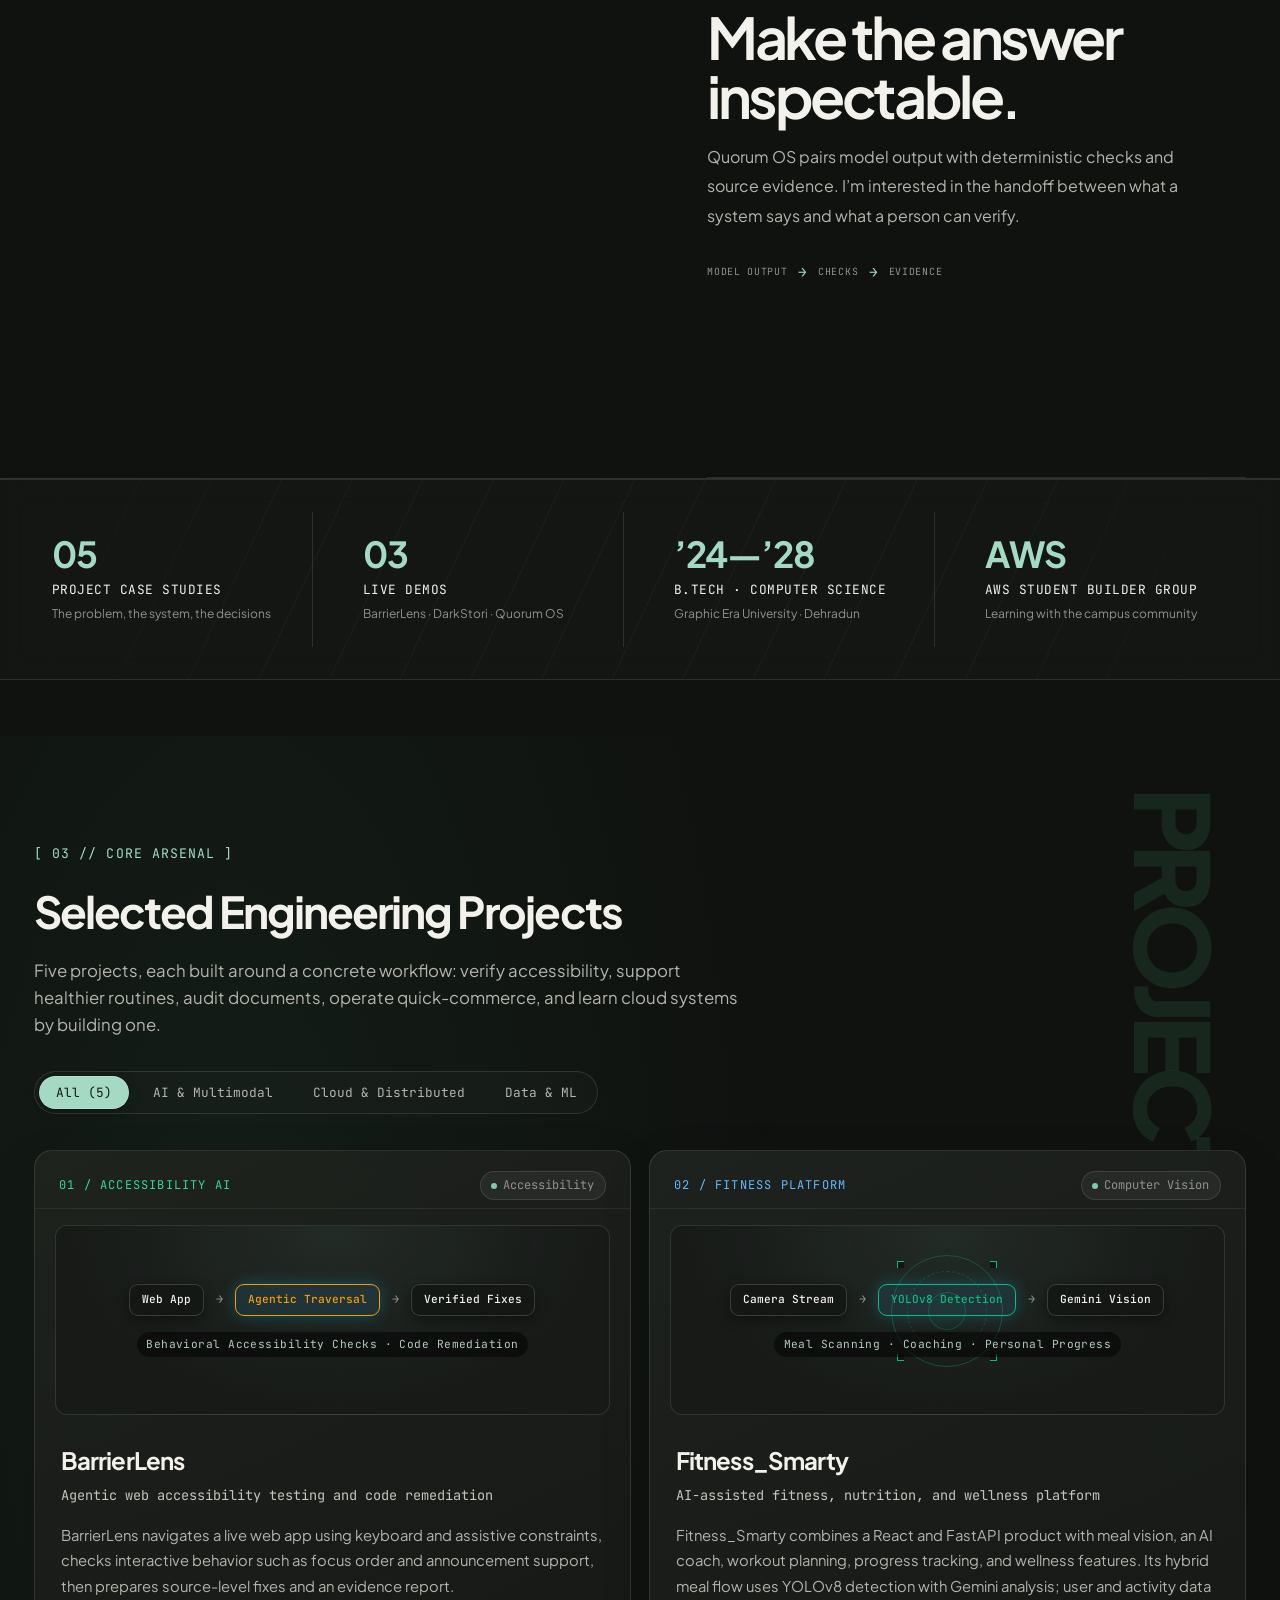
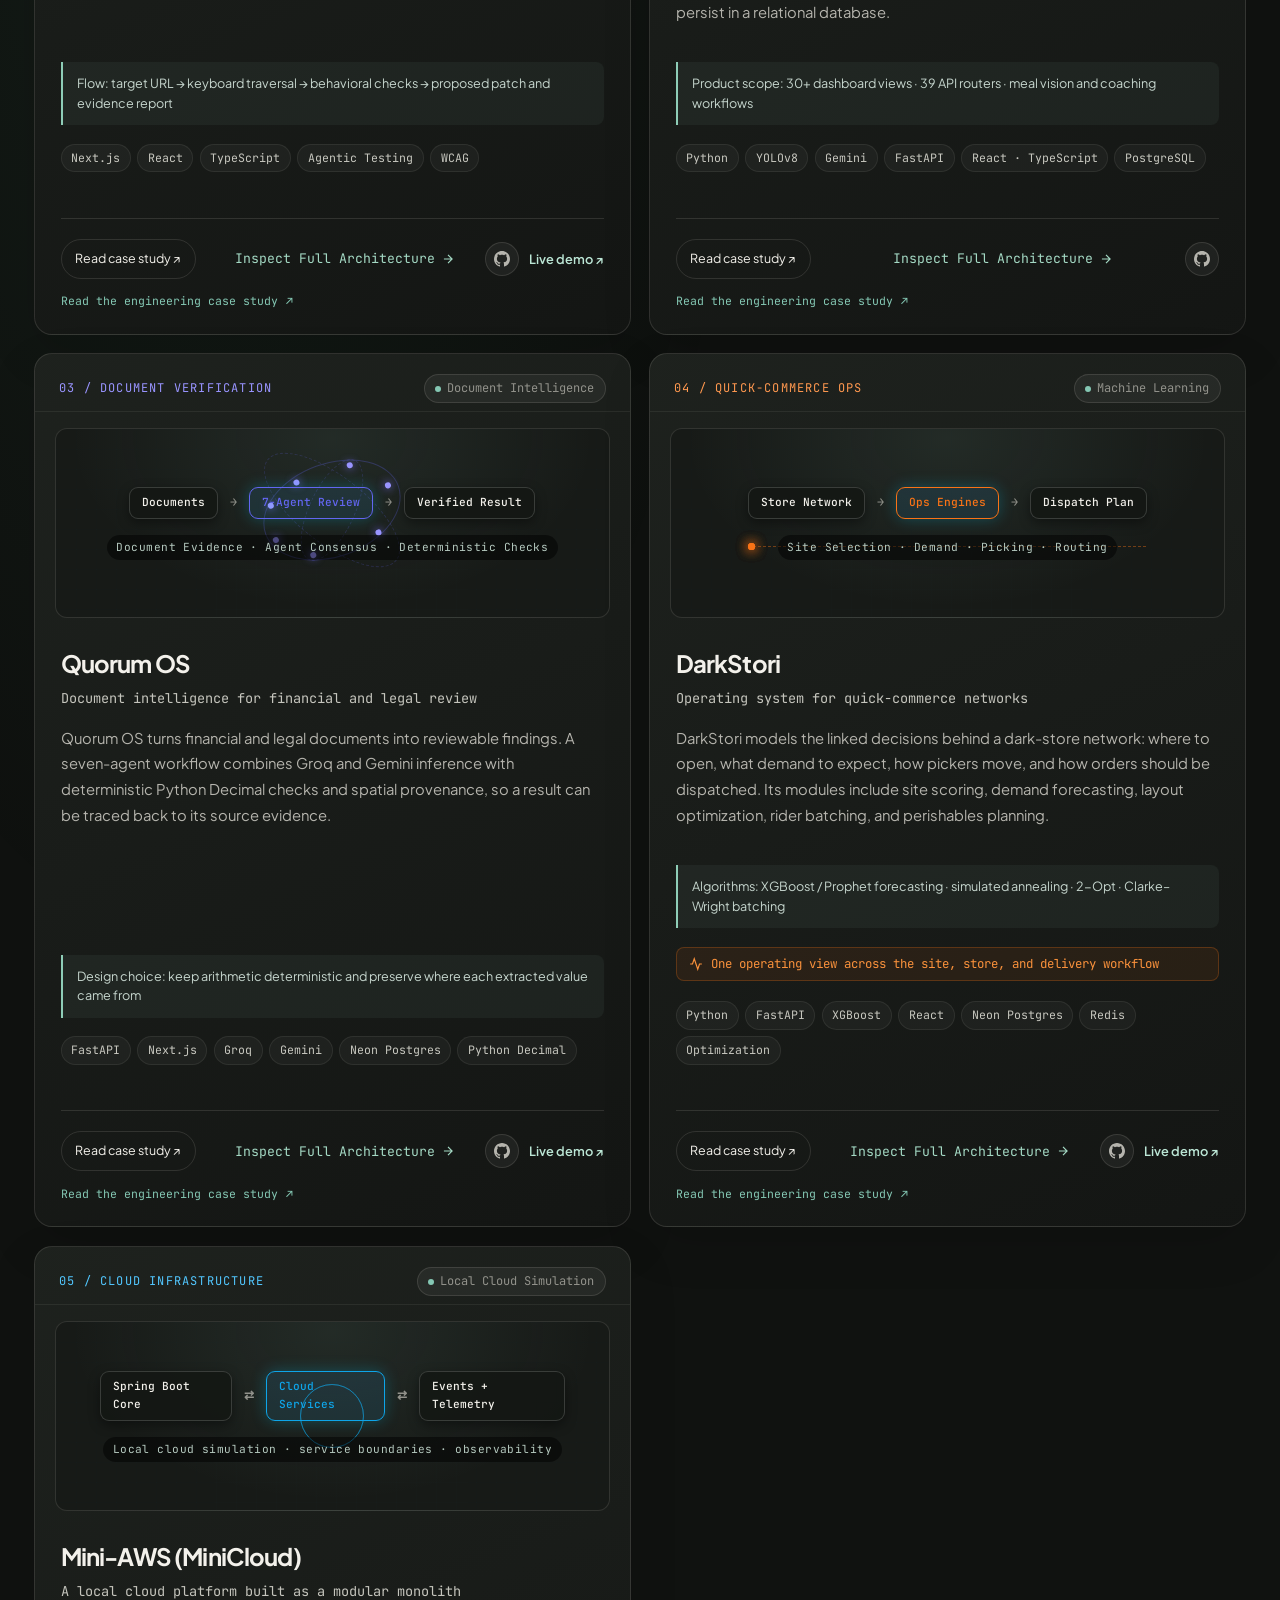
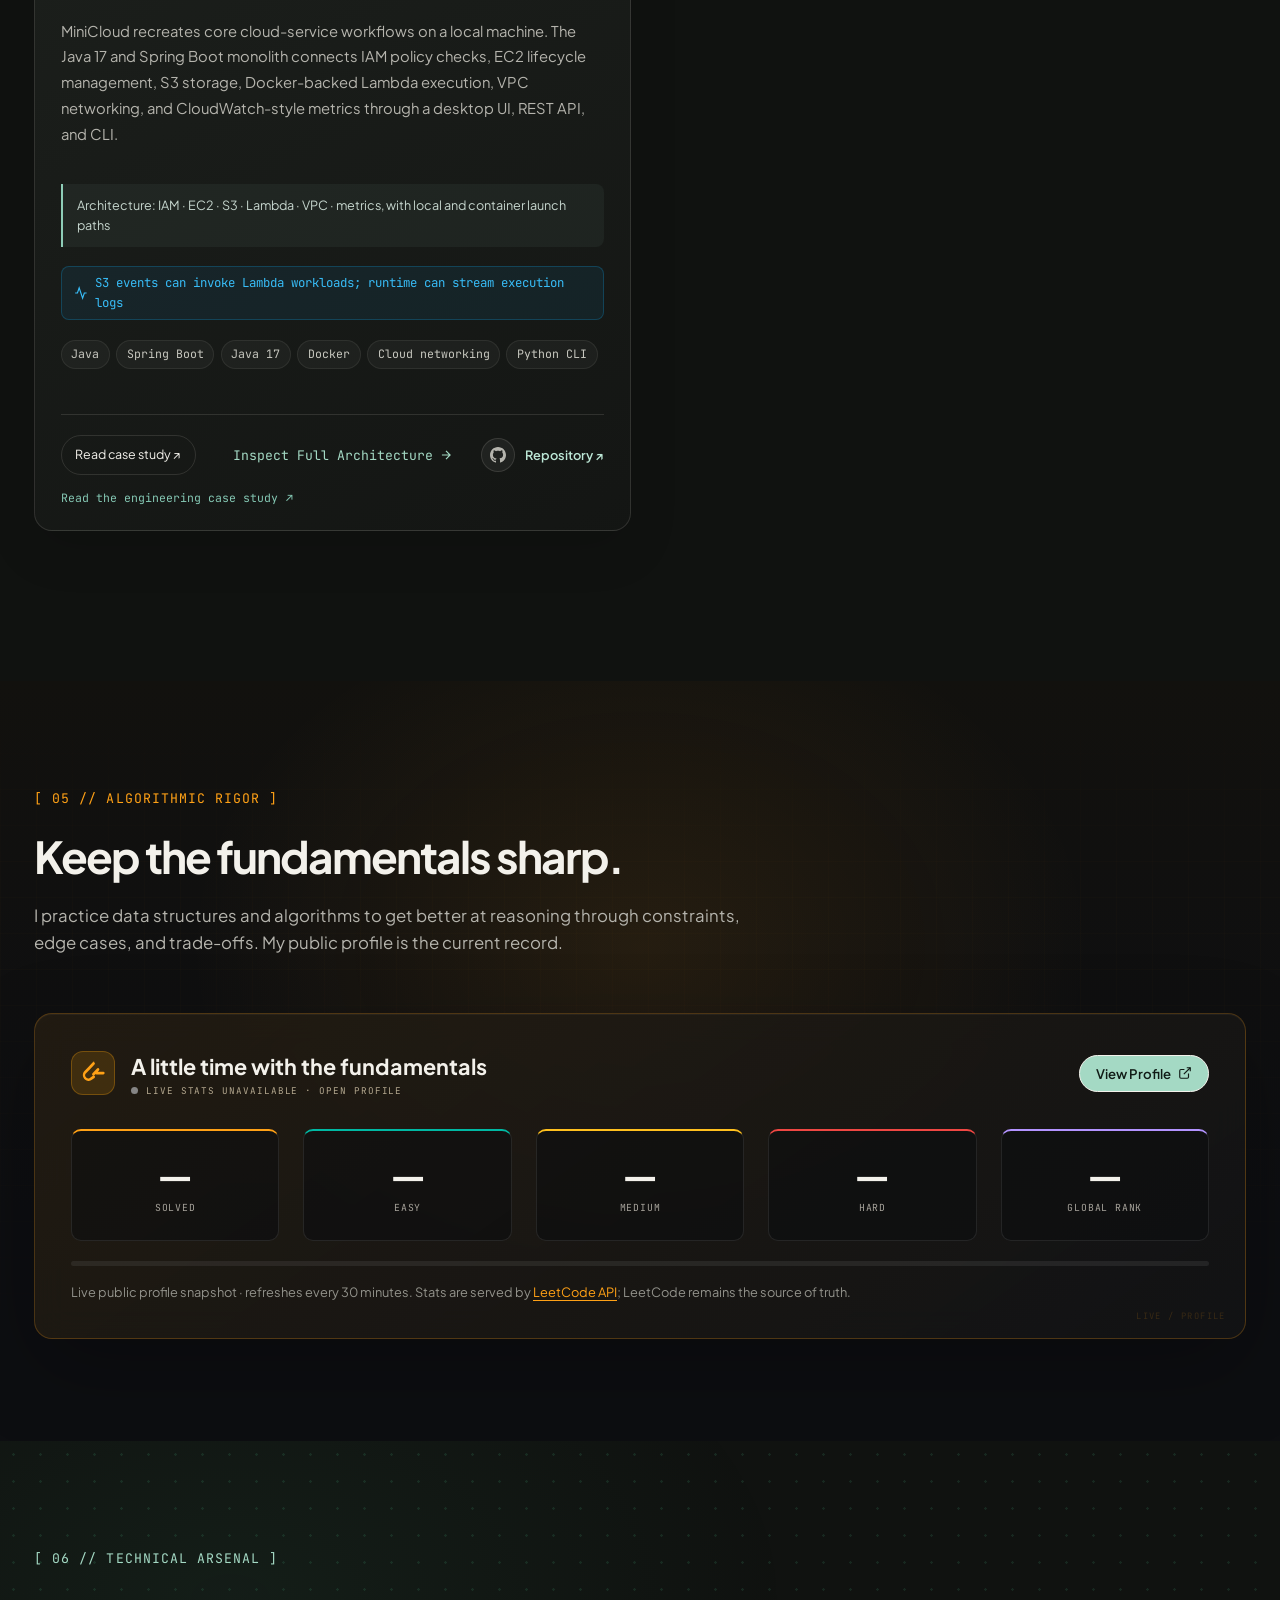
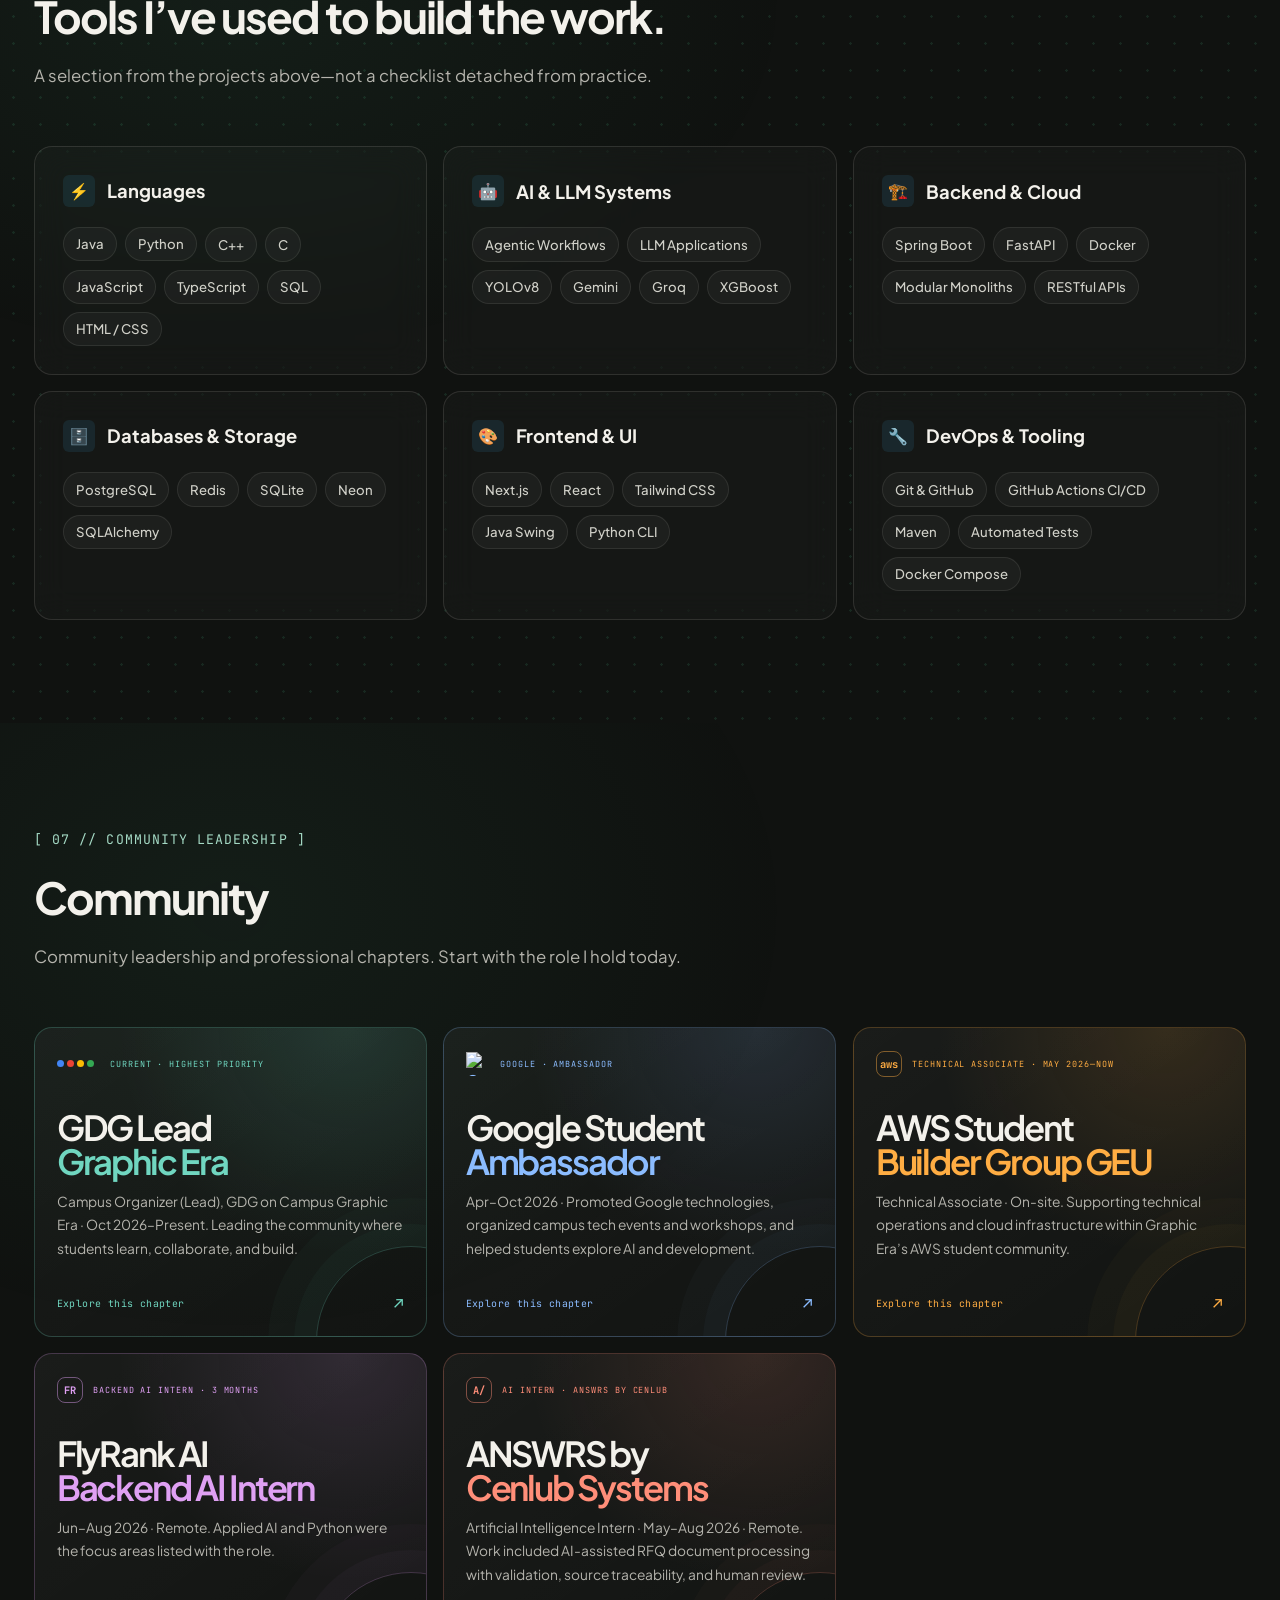
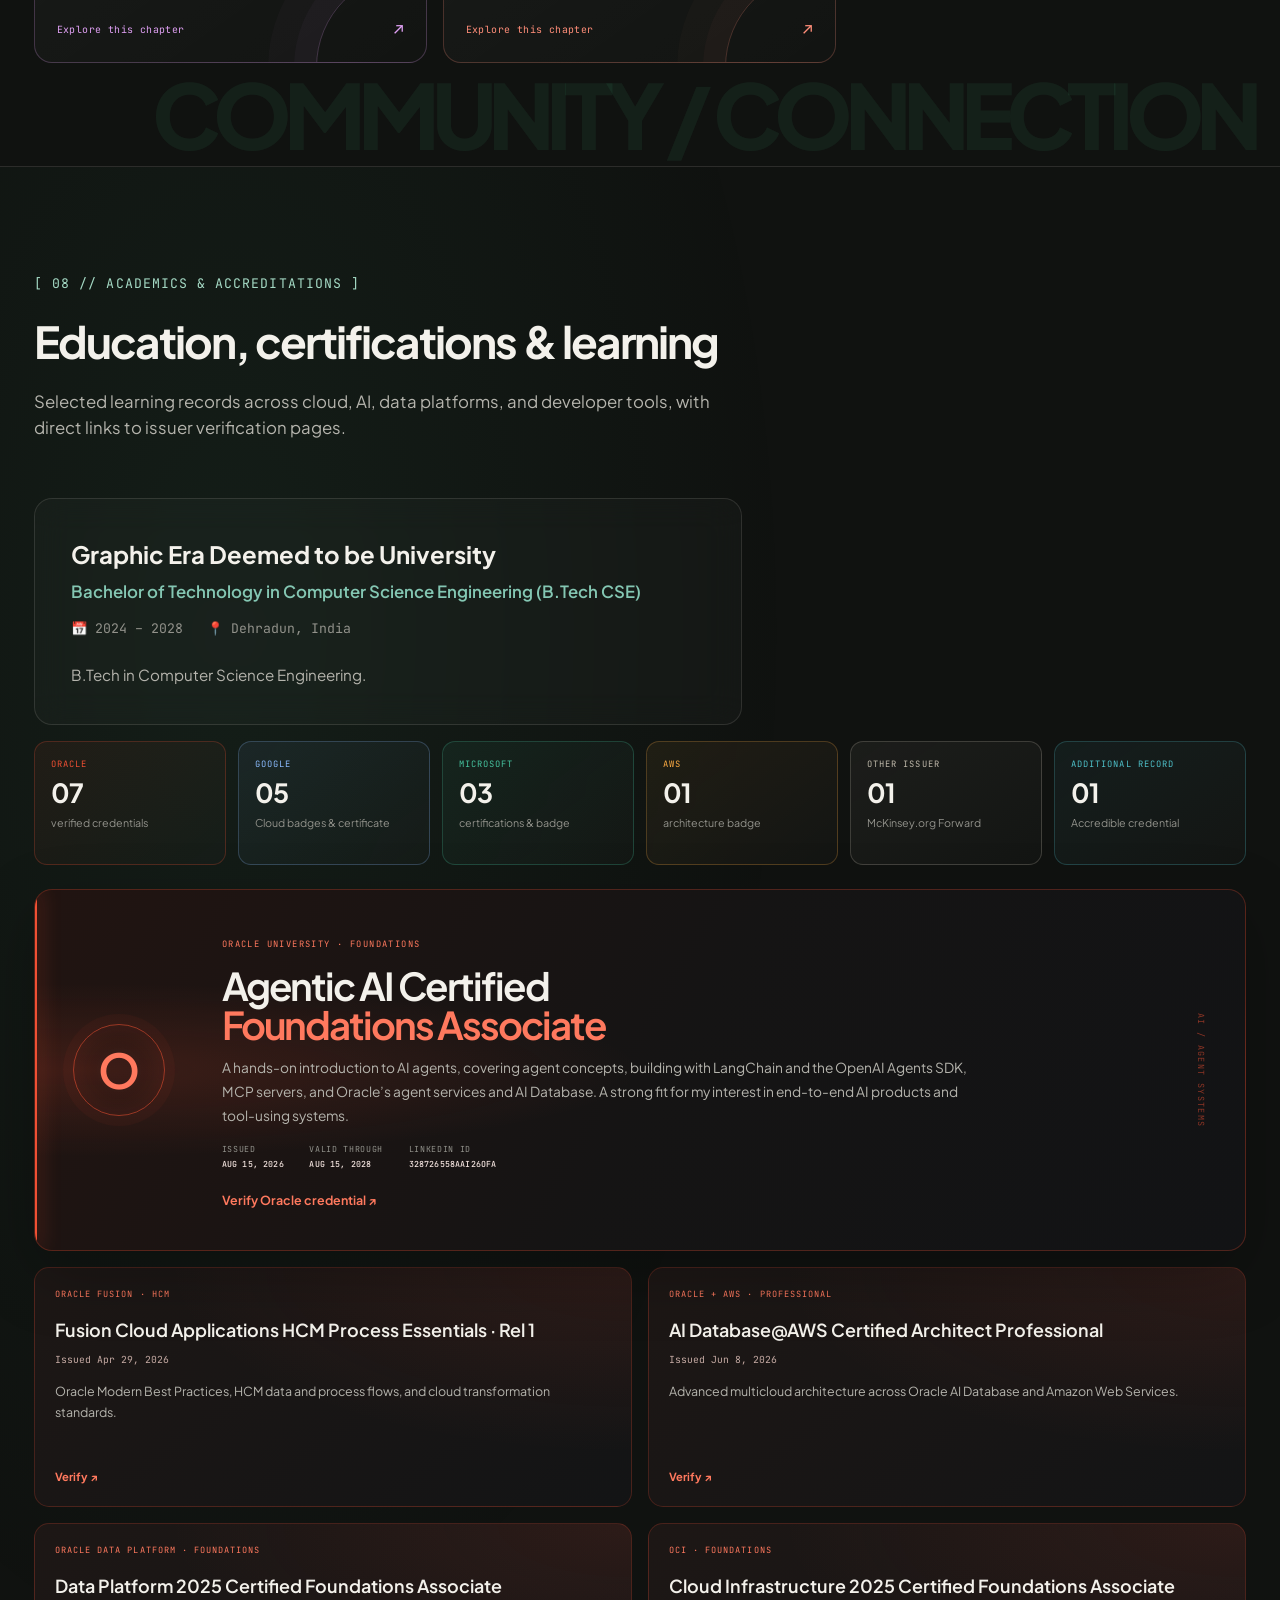
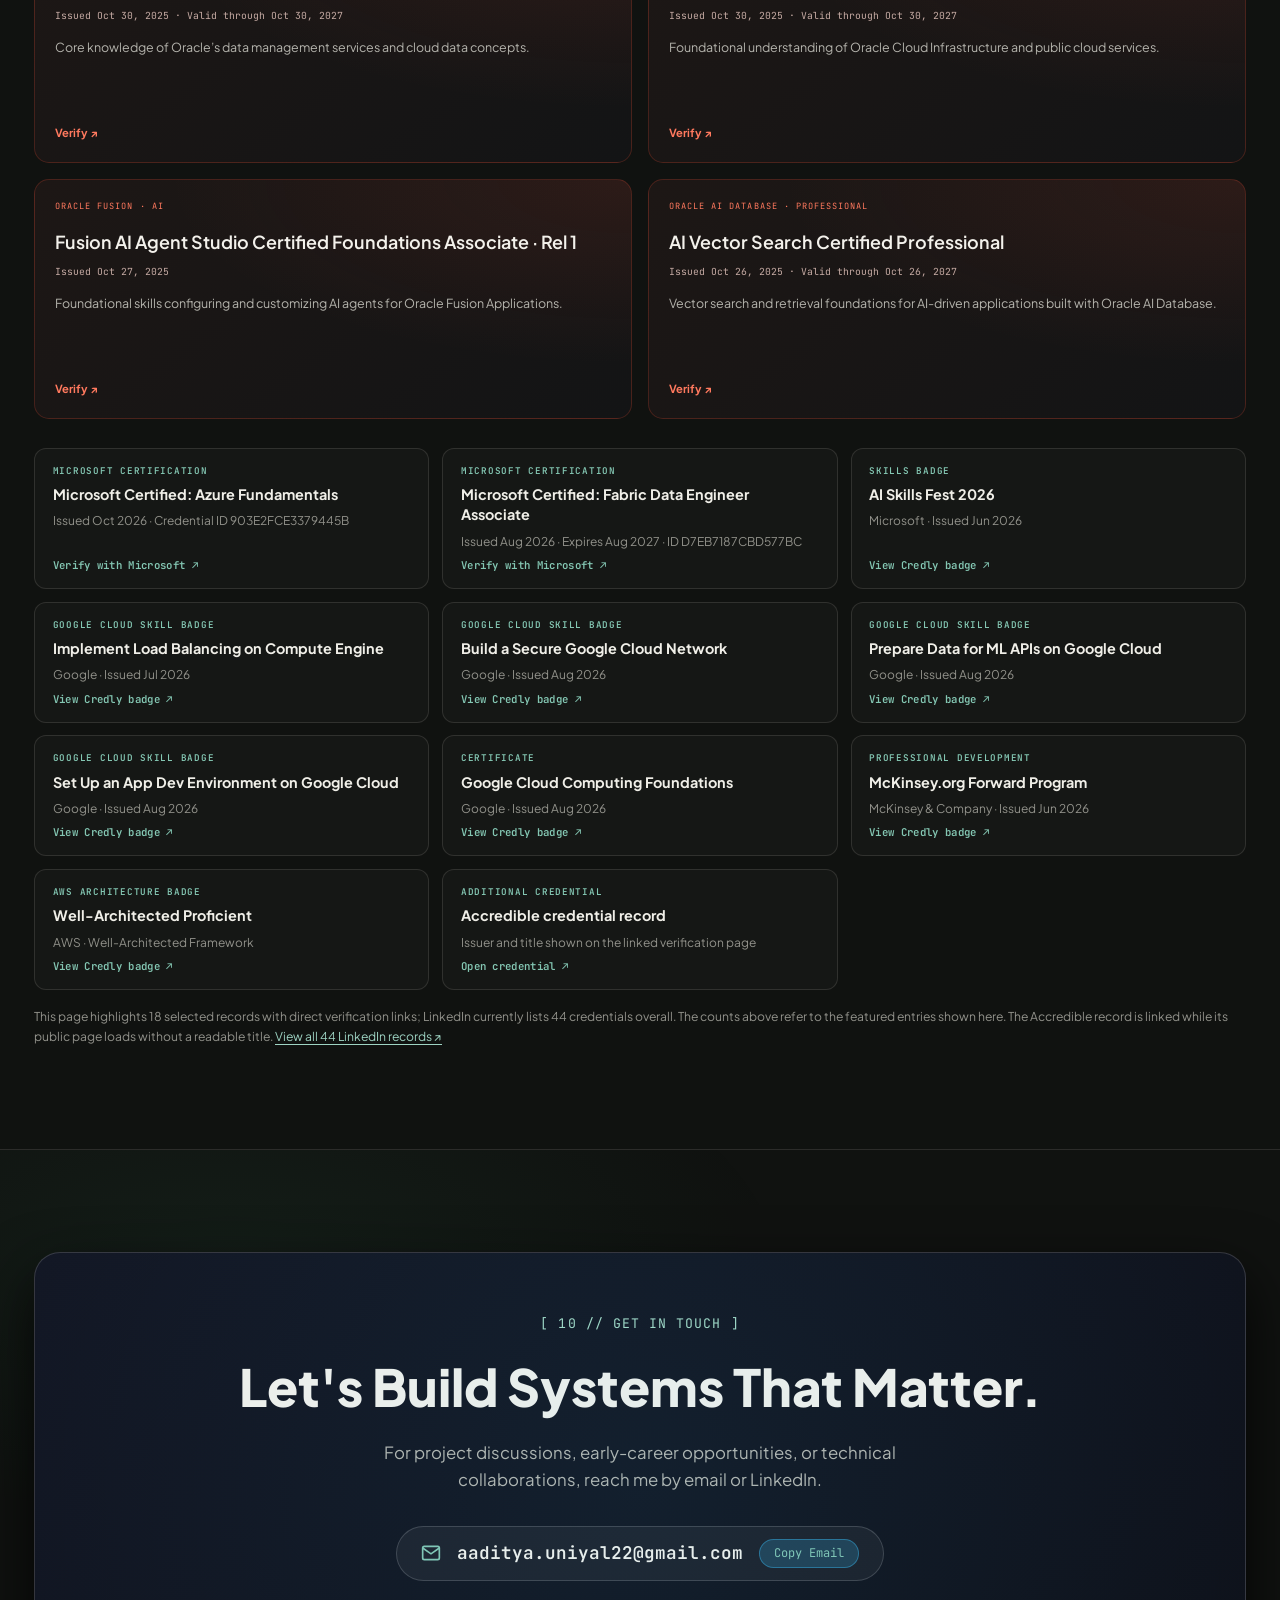
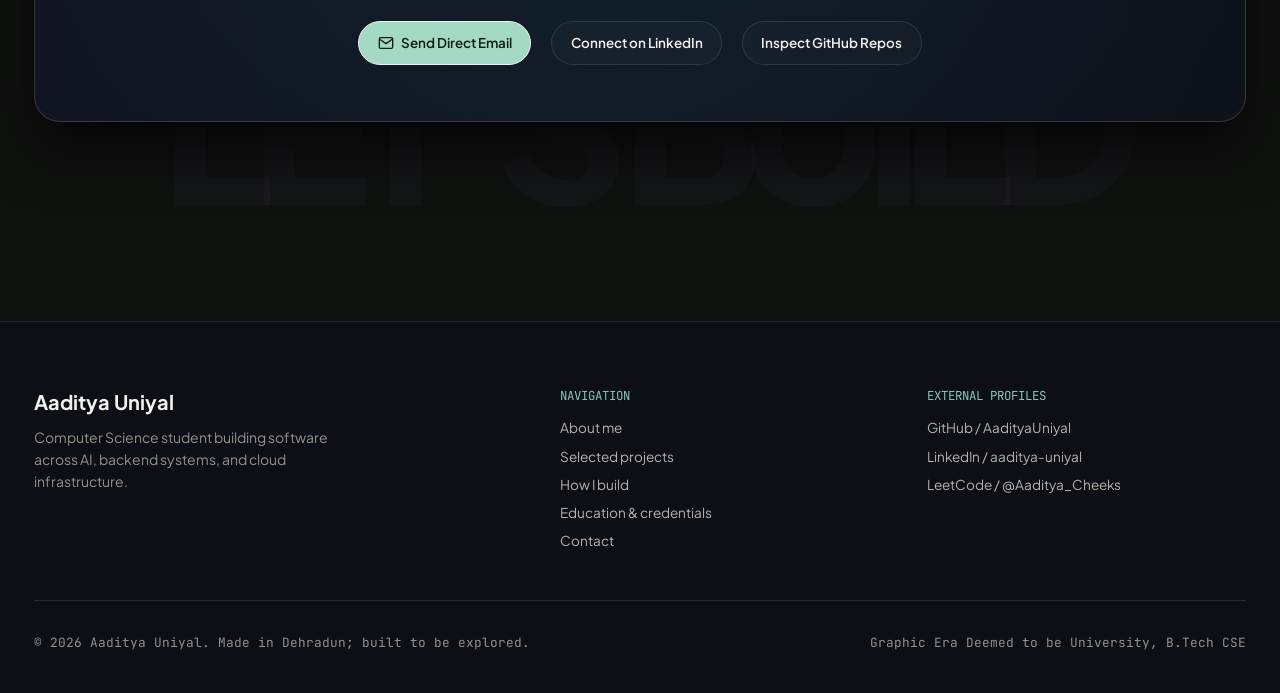
==== commit c30bfdc1: "Replace hero HUD with tactile portrait sculpture" ====
--- a/index.html
+++ b/index.html
@@ -159,14 +159,8 @@
 
           <!-- Right Column: Editorial Portrait Presentation -->
           <div class="hero-image-wrapper">
-            <div class="hero-constellation" aria-hidden="true">
-              <div class="constellation-ring ring-one"></div><div class="constellation-ring ring-two"></div><div class="constellation-ring ring-three"></div>
-              <div class="constellation-core"><span class="core-cross"></span><strong>AU</strong><small>BUILD / TOGETHER</small></div>
-              <span class="constellation-node node-gdg"><i></i>GDG LEAD</span>
-              <span class="constellation-node node-product"><i></i>PRODUCT</span>
-              <span class="constellation-node node-ai"><i></i>AI SYSTEMS</span>
-              <span class="constellation-node node-cloud"><i></i>CLOUD</span>
-              <span class="constellation-coordinate">30.3165° N<br>78.0322° E</span>
+            <div class="hero-sculpture-scene" aria-hidden="true">
+              <img class="hero-sculpture" src="assets/images/hero-sculpture.png" alt="">
             </div>
             <div class="portrait-frame">
               <div class="float-badge badge-top-left">
--- a/assets/css/experience.css
+++ b/assets/css/experience.css
@@ -78,18 +78,14 @@
 .hero-build-loop { display:flex; align-items:center; gap:.65rem; max-width:680px; margin:-.6rem 0 1.7rem; padding:1rem 0; border-block:1px solid rgba(255,255,255,.1); }
 .hero-build-loop div { display:grid; gap:.25rem; min-width:0; }.hero-build-loop small { color:var(--world-accent); font:.52rem var(--font-mono); letter-spacing:.1em; }.hero-build-loop strong { color:rgba(246,246,239,.84); font:550 clamp(.61rem,.9vw,.78rem) var(--font-body); white-space:nowrap; }.hero-build-loop>span { color:rgba(158,212,195,.5); font-size:.85rem; }
 .hero-image-wrapper { z-index:1; isolation:isolate; }
-.hero-constellation { position:absolute; z-index:3; left:50%; top:50%; width:min(150%,650px); aspect-ratio:1; transform:translate(-50%,-50%) rotateX(var(--constellation-tilt-y,0deg)) rotateY(var(--constellation-tilt-x,0deg)); transform-style:preserve-3d; transition:transform .3s ease-out; perspective:900px; pointer-events:none; }
-.hero-constellation::before { content:""; position:absolute; inset:9%; border-radius:50%; background:radial-gradient(circle,rgba(112,219,178,.14),rgba(78,157,221,.08) 38%,transparent 70%); filter:blur(18px); animation:constellationBreath 5s ease-in-out infinite alternate; }
-.constellation-ring { position:absolute; left:2%; top:25%; width:96%; height:50%; border:1px solid rgba(144,226,196,.24); border-radius:50%; box-shadow:0 0 32px rgba(95,207,175,.07),inset 0 0 25px rgba(95,207,175,.04); transform-style:preserve-3d; }
-.constellation-ring::before { content:""; position:absolute; left:12%; top:18%; width:7px; height:7px; border-radius:50%; background:#9de8c2; box-shadow:0 0 16px 4px rgba(107,224,174,.65); }
-.ring-one { transform:rotateX(67deg) rotateZ(-24deg); animation:ringDriftOne 18s linear infinite; }.ring-two { inset:14% 9% auto; width:82%; height:68%; border-color:rgba(110,186,248,.22); transform:rotateY(62deg) rotateZ(32deg); animation:ringDriftTwo 23s linear infinite; }.ring-two::before { left:76%; top:5%; background:#81d8ff; box-shadow:0 0 17px 5px rgba(92,190,255,.7); }.ring-three { inset:20% 0 auto; width:100%; height:59%; border-style:dashed; border-color:rgba(210,158,255,.18); transform:rotateX(76deg) rotateZ(60deg); animation:ringDriftThree 29s linear infinite; }.ring-three::before { left:32%; top:2%; background:#d3a6ff; box-shadow:0 0 15px 4px rgba(183,119,255,.6); }
-.constellation-core { position:absolute; z-index:4; right:8%; top:8%; display:grid; place-content:center; justify-items:center; width:76px; aspect-ratio:1; border:1px solid rgba(218,255,235,.62); border-radius:50%; background:radial-gradient(circle at 35% 25%,rgba(222,255,240,.48),rgba(72,177,132,.25) 28%,rgba(17,34,26,.88) 72%); box-shadow:0 0 0 8px rgba(117,226,174,.05),0 0 45px rgba(94,221,165,.3),inset 0 0 25px rgba(192,255,223,.2); transform:translateZ(80px); animation:coreFloat 4s ease-in-out infinite alternate; }.constellation-core strong { color:#f3fff7; font:700 1.15rem var(--font-display); letter-spacing:-.08em; }.constellation-core small { margin-top:.12rem; color:rgba(235,255,243,.8); font:.38rem var(--font-mono); letter-spacing:.09em; white-space:nowrap; }.core-cross { position:absolute; inset:-9px; border:1px solid rgba(158,232,194,.28); border-radius:43% 57% 62% 38%; transform:rotate(35deg); }
-.constellation-node { position:absolute; z-index:3; display:flex; align-items:center; gap:.45rem; padding:.45rem .62rem; border:1px solid rgba(255,255,255,.14); border-radius:99px; background:rgba(10,17,13,.66); color:rgba(248,255,250,.82); font:.48rem var(--font-mono); letter-spacing:.1em; box-shadow:0 8px 25px rgba(0,0,0,.2); backdrop-filter:blur(10px); animation:nodeHover 4s ease-in-out infinite alternate; }.constellation-node i { width:6px; height:6px; border-radius:50%; background:#8fe5ba; box-shadow:0 0 10px currentColor; }.node-gdg { top:18%; left:8%; }.node-product { right:0; top:44%; animation-delay:.6s; }.node-product i { background:#9d9aff; }.node-ai { bottom:18%; left:3%; animation-delay:1s; }.node-ai i { background:#72d8ff; }.node-cloud { right:10%; bottom:10%; animation-delay:1.3s; }.node-cloud i { background:#ffbd6f; }.constellation-coordinate { position:absolute; right:5%; bottom:29%; color:rgba(230,241,232,.36); font:.45rem/1.7 var(--font-mono); letter-spacing:.08em; text-align:right; }
+.hero-sculpture-scene { position:absolute; z-index:0; left:50%; top:50%; width:min(156%,740px); aspect-ratio:1.55; transform:translate(-50%,-50%) perspective(1100px) rotateX(var(--sculpture-tilt-y,0deg)) rotateY(var(--sculpture-tilt-x,0deg)); transform-style:preserve-3d; transition:transform .5s cubic-bezier(.2,.7,.2,1); pointer-events:none; }
+.hero-sculpture-scene::before { content:""; position:absolute; z-index:-1; inset:18% 14%; border-radius:50%; background:radial-gradient(ellipse,rgba(69,199,165,.19),rgba(41,89,154,.1) 42%,transparent 70%); filter:blur(30px); }
+.hero-sculpture { display:block; width:100%; height:100%; object-fit:contain; filter:drop-shadow(0 32px 50px rgba(0,0,0,.32)) saturate(.9); opacity:.88; animation:sculptureFloat 8s cubic-bezier(.45,0,.55,1) infinite alternate; }
 .portrait-frame { z-index:2; }
 .portrait-frame::before { content:""; position:absolute; z-index:3; inset:-5px; border:1px solid rgba(191,255,221,.27); border-radius:inherit; transform:translate(8px,8px); pointer-events:none; transition:transform .5s cubic-bezier(.2,.7,.2,1),border-color .4s; }.portrait-frame:hover::before { transform:translate(13px,13px); border-color:rgba(191,255,221,.58); }
 .hero-meta-pill { border-color:rgba(111,232,173,.4); color:#a7edc4; background:rgba(57,174,110,.1); text-transform:uppercase; letter-spacing:.04em; }
 .hero-leadership { max-width:min(100%,610px); border-radius:4px 16px 16px 4px; border-left:3px solid #59ca8a; }
-@keyframes ringDriftOne { to { transform:rotateX(67deg) rotateZ(336deg); } }@keyframes ringDriftTwo { to { transform:rotateY(62deg) rotateZ(-328deg); } }@keyframes ringDriftThree { to { transform:rotateX(76deg) rotateZ(420deg); } }@keyframes constellationBreath { to { opacity:.58; transform:scale(1.15); } }@keyframes coreFloat { to { transform:translate3d(0,-10px,95px) rotate(7deg); } }@keyframes nodeHover { to { transform:translate3d(4px,-8px,18px); } }
+@keyframes sculptureFloat { to { transform:translate3d(0,-13px,28px) rotate(-1.5deg) scale(1.015); } }
 html[data-theme="signal"] { --world-bg:#090712; --world-ink:#f7efff; --world-accent:#ff63d8; --text-primary:#fbf5ff; --text-secondary:#c2b6d0; --text-muted:#9286a0; --border-subtle:rgba(233,192,255,.16); --accent-cyan:#70f0e0; --accent-emerald:#ff63d8; }
 html[data-theme="signal"] body { background-image:radial-gradient(ellipse at 18% 7%,rgba(255,60,181,.18),transparent 32%),radial-gradient(ellipse at 87% 18%,rgba(65,218,229,.12),transparent 30%),linear-gradient(135deg,transparent 46%,rgba(255,255,255,.018) 46.1% 46.4%,transparent 46.5%); }
 html[data-theme="signal"] .site-header { background:rgba(9,7,18,.76); border-bottom-color:rgba(255,99,216,.2); }
@@ -105,9 +101,10 @@
 html[data-theme="signal"] .world-hud-readout,html[data-theme="signal"] .world-rail { border-color:rgba(255,99,216,.24); background:rgba(10,7,18,.78); }
 html[data-theme="signal"] .intro-sequence { background:radial-gradient(ellipse at 50% 50%,#20102a,#080710 70%); }
 @keyframes signalFlow { to { background-position:220% center; } }
-@media (max-width:1024px) { .hero-constellation { width:min(138%,590px); }.hero-build-loop { max-width:100%; }.hero-build-loop strong { white-space:normal; } }
-@media (max-width:760px) { .hero-title { font-size:clamp(2.75rem,10.8vw,4.8rem); }.hero-build-loop { gap:.4rem; }.hero-build-loop small { font-size:.46rem; }.hero-build-loop strong { font-size:.62rem; }.hero-constellation { width:min(130vw,540px); top:49%; }.constellation-coordinate { display:none; }.constellation-node { font-size:.42rem; }.constellation-core { width:63px; right:6%; top:9%; } }
-@media (max-width:440px) { .hero-build-loop { align-items:flex-start; flex-direction:column; gap:.6rem; }.hero-build-loop>span { display:none; }.hero-build-loop div { display:flex; align-items:baseline; gap:.6rem; }.hero-build-loop div strong { white-space:nowrap; }.hero-constellation { width:135vw; top:53%; }.constellation-node { padding:.35rem .45rem; font-size:.37rem; } }
+@media (max-width:1024px) { .hero-sculpture-scene { width:min(140%,650px); }.hero-build-loop { max-width:100%; }.hero-build-loop strong { white-space:normal; } }
+@media (max-width:760px) { .hero-title { font-size:clamp(2.75rem,10.8vw,4.8rem); }.hero-build-loop { gap:.4rem; }.hero-build-loop small { font-size:.46rem; }.hero-build-loop strong { font-size:.62rem; }.hero-sculpture-scene { width:min(138vw,590px); top:49%; }.hero-sculpture { opacity:.78; } }
+@media (max-width:440px) { .hero-build-loop { align-items:flex-start; flex-direction:column; gap:.6rem; }.hero-build-loop>span { display:none; }.hero-build-loop div { display:flex; align-items:baseline; gap:.6rem; }.hero-build-loop div strong { white-space:nowrap; }.hero-sculpture-scene { width:145vw; top:53%; } }
+@media (prefers-reduced-motion:reduce) { .hero-sculpture { animation:none; } }
 .world-hud { position:fixed; z-index:1100; left:clamp(1rem,2.5vw,2.5rem); bottom:1.35rem; display:grid; gap:.65rem; pointer-events:none; }
 .world-hud-readout { display:flex; align-items:center; gap:.55rem; min-height:34px; padding:.45rem .7rem; border:1px solid rgba(255,255,255,.13); border-radius:99px; background:rgba(10,13,11,.72); color:rgba(241,241,235,.62); box-shadow:0 10px 35px rgba(0,0,0,.22); backdrop-filter:blur(14px); font:.53rem var(--font-mono); letter-spacing:.08em; }
 .world-hud-readout b { margin-left:.35rem; color:var(--scene-accent,#9ed4c3); font-weight:600; }.world-hud-live { width:6px; height:6px; border-radius:50%; background:var(--scene-accent,#9ed4c3); box-shadow:0 0 12px var(--scene-accent,#9ed4c3); transition:background .5s,box-shadow .5s; }
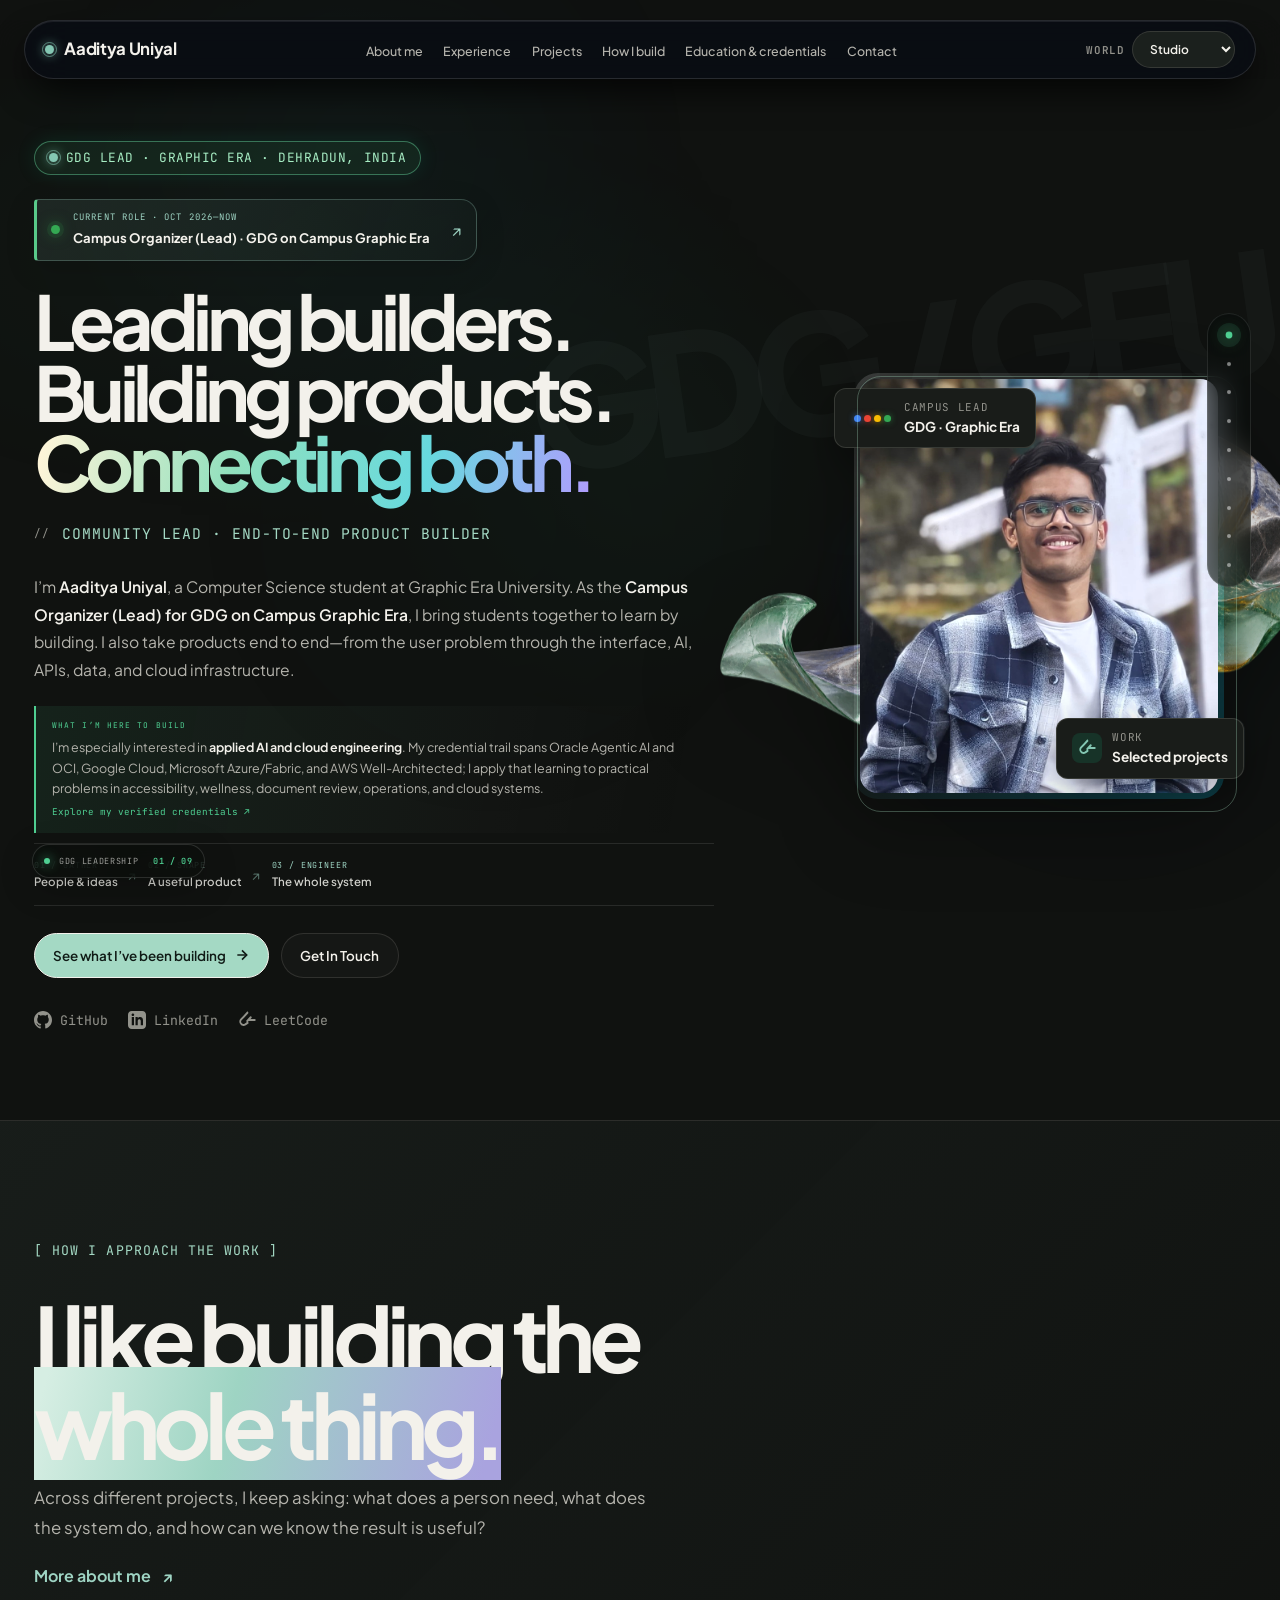
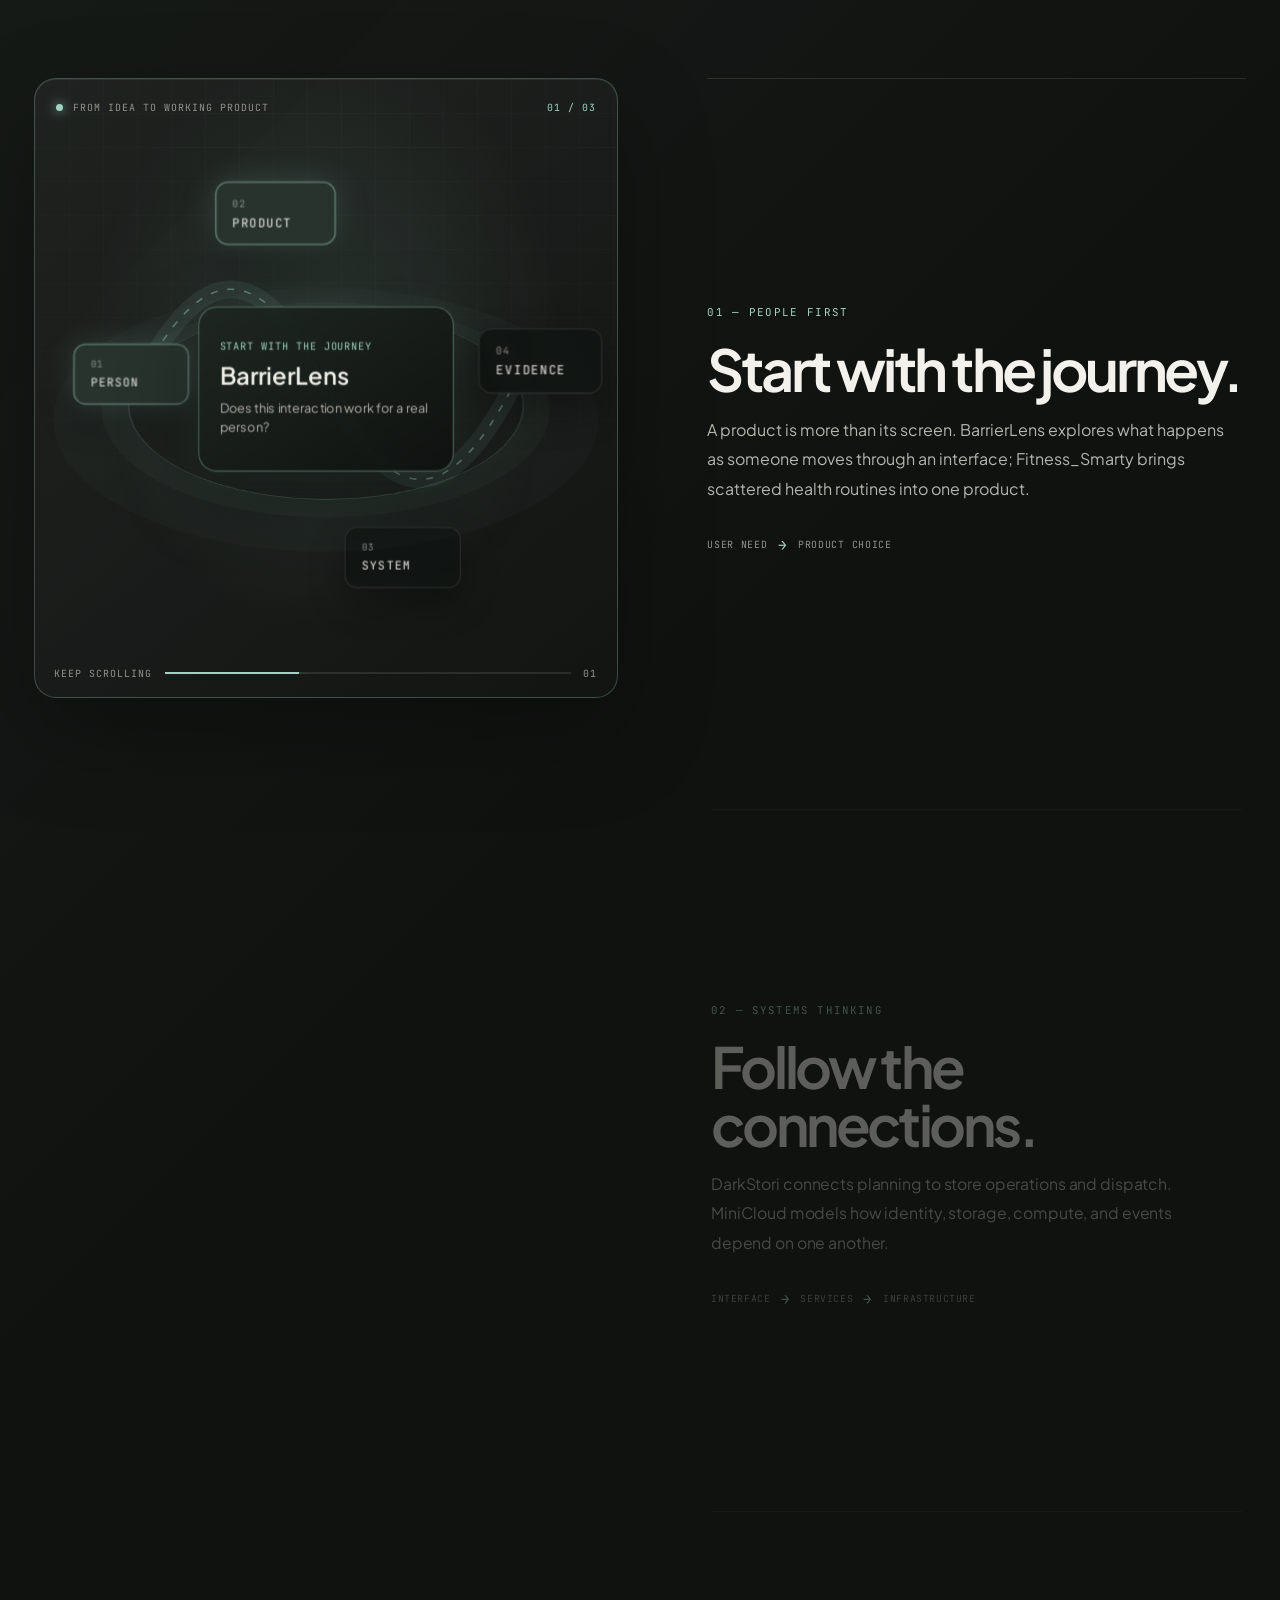
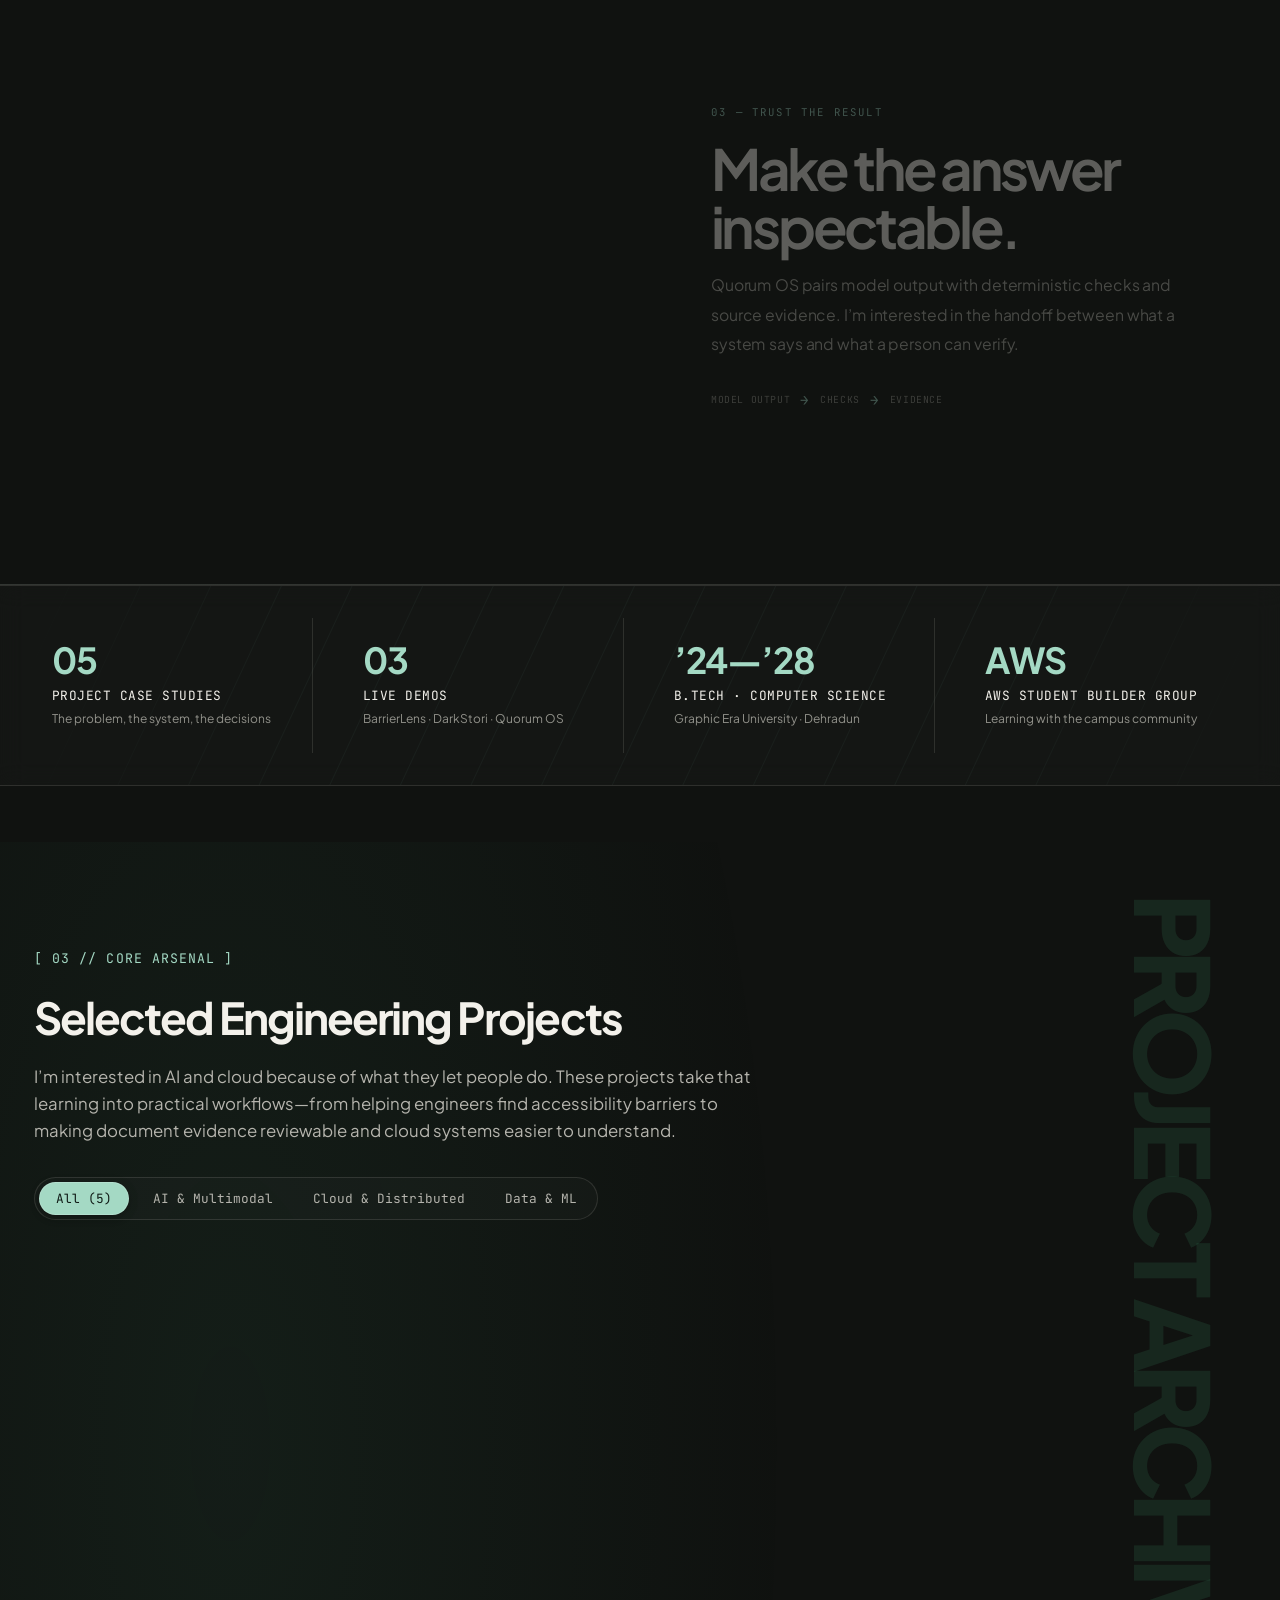
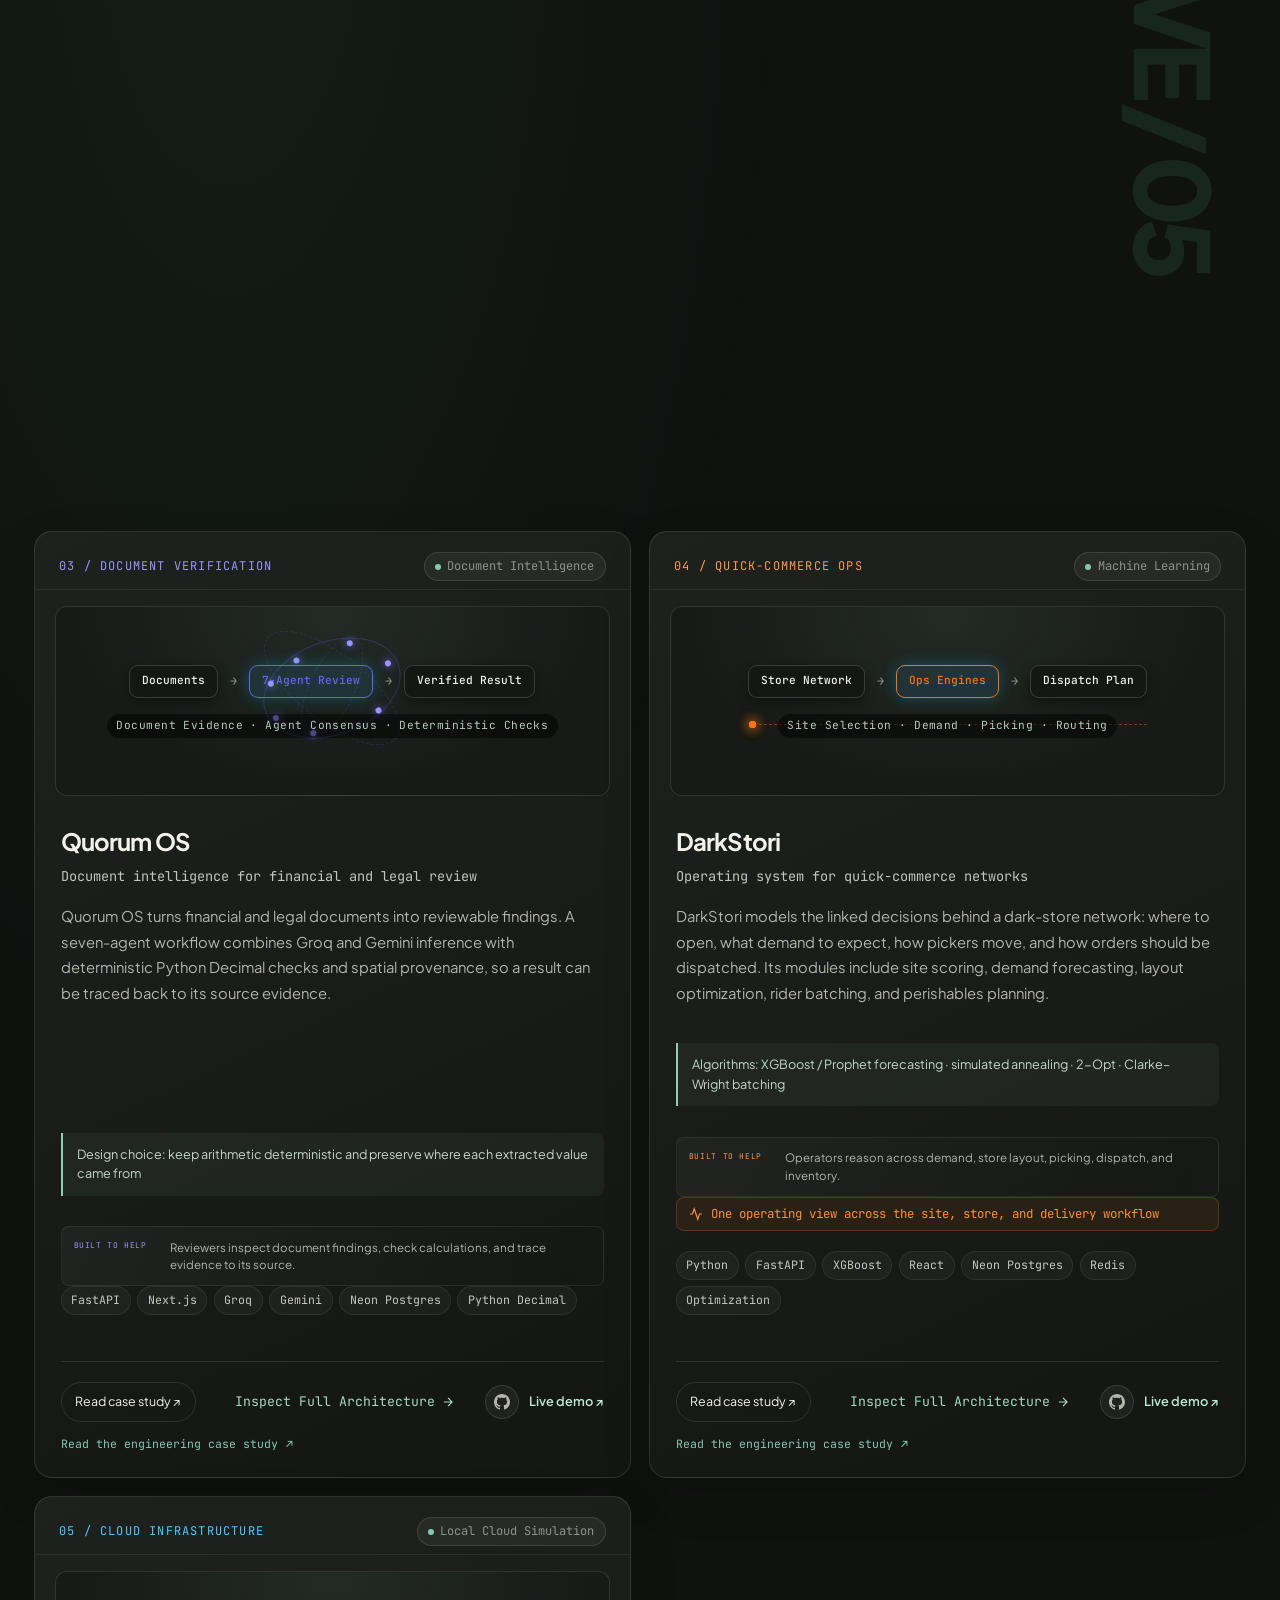
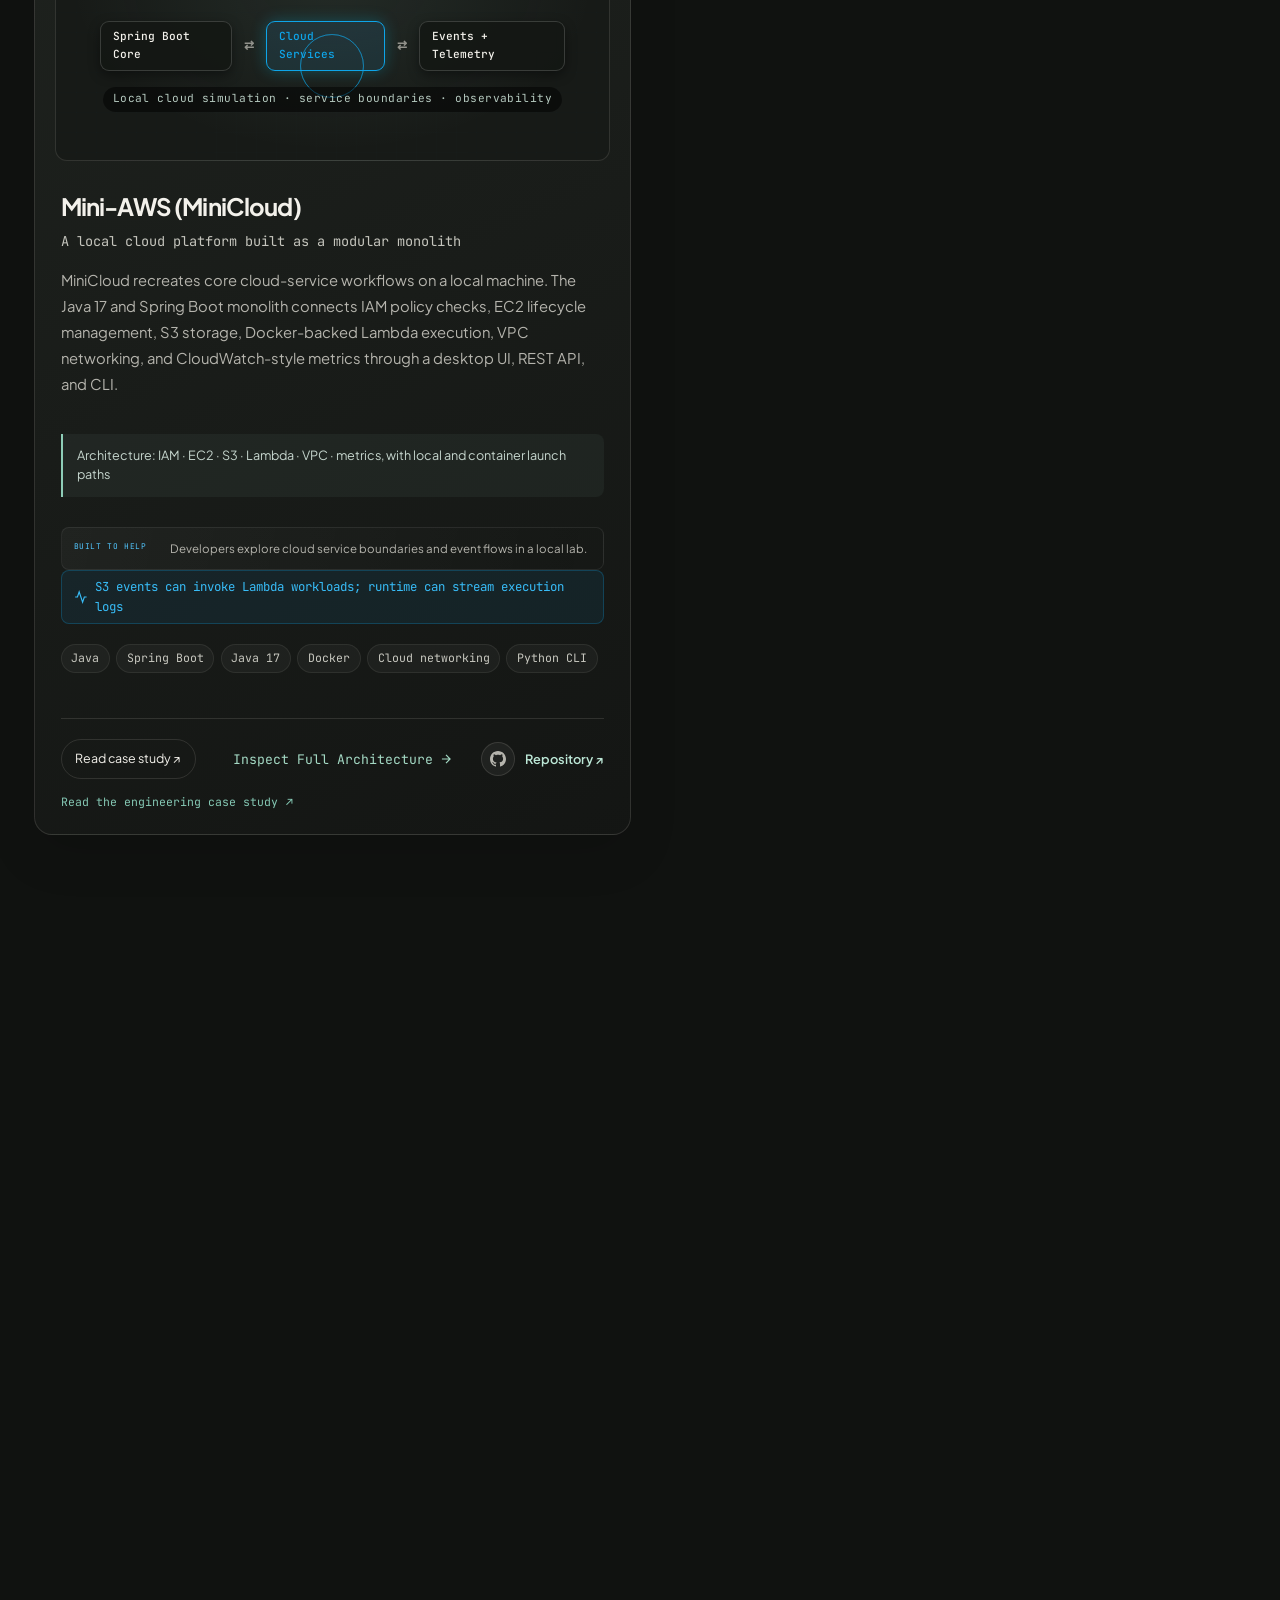
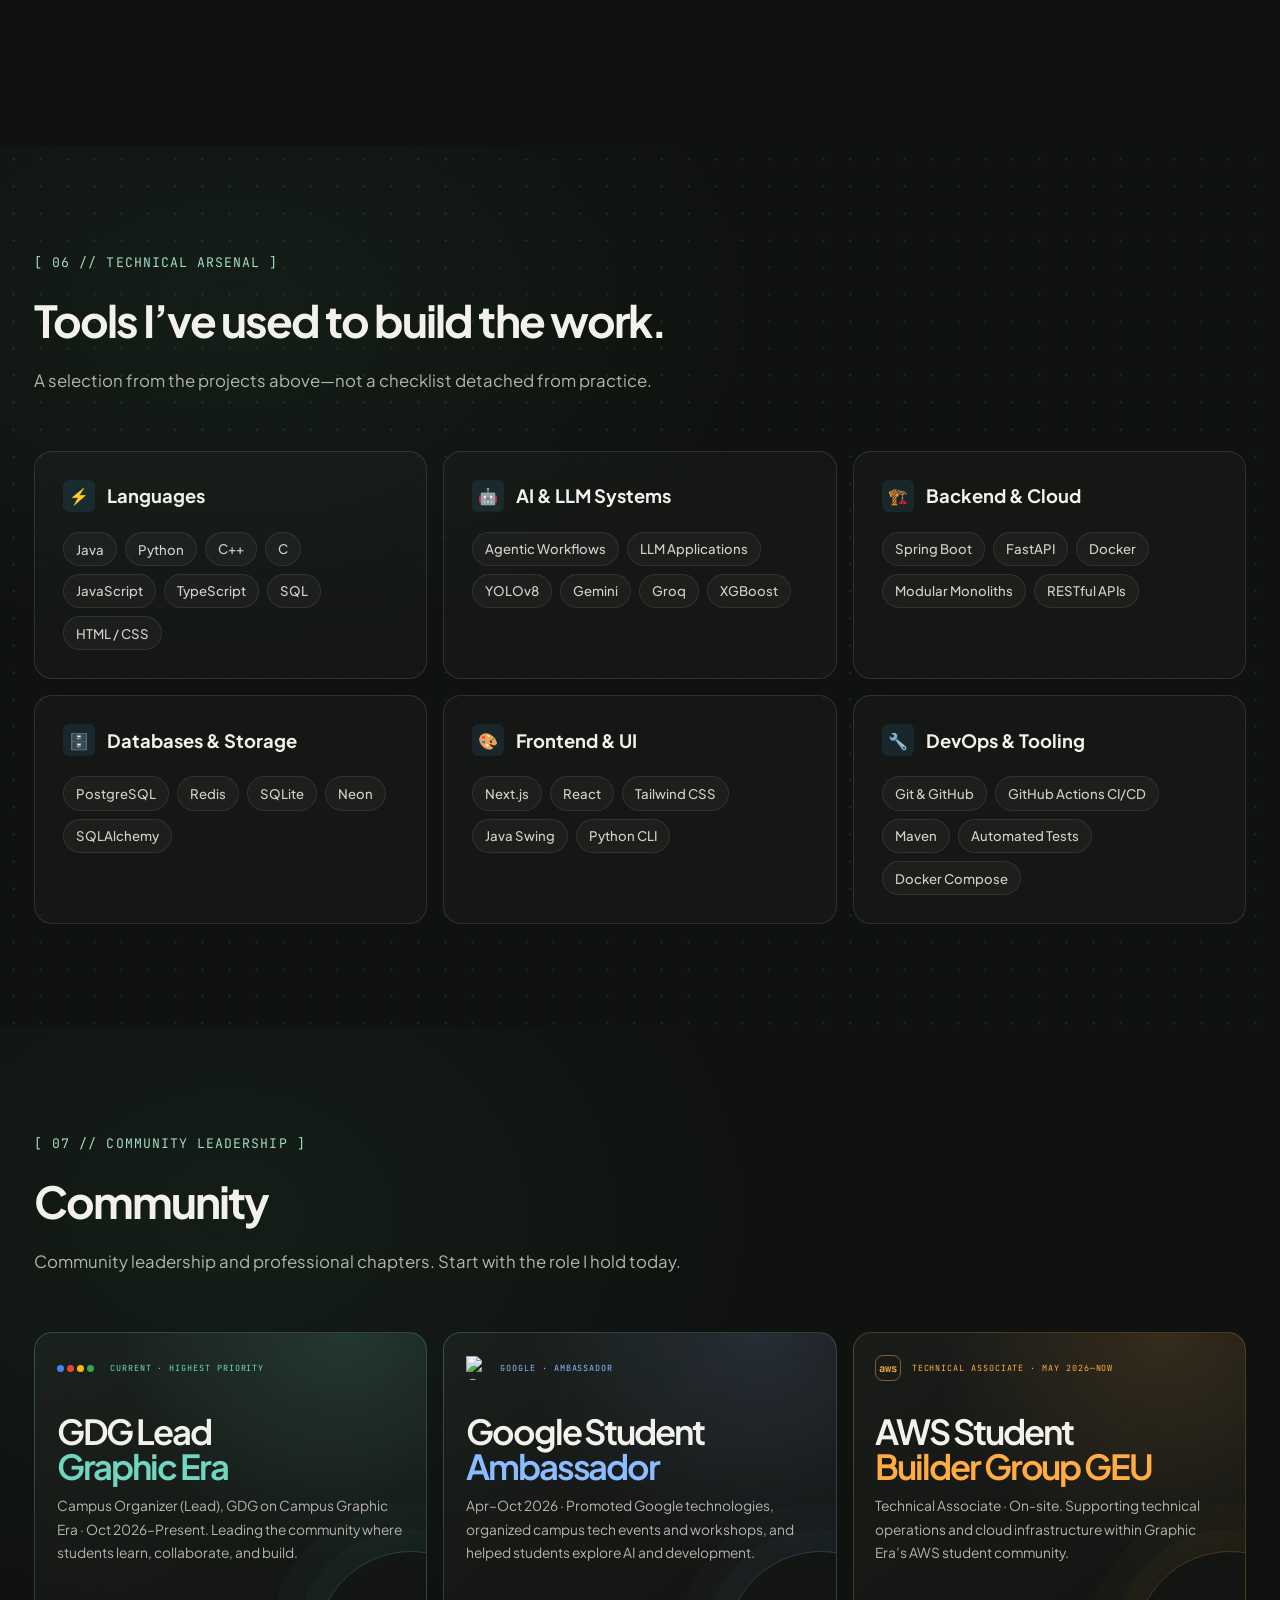
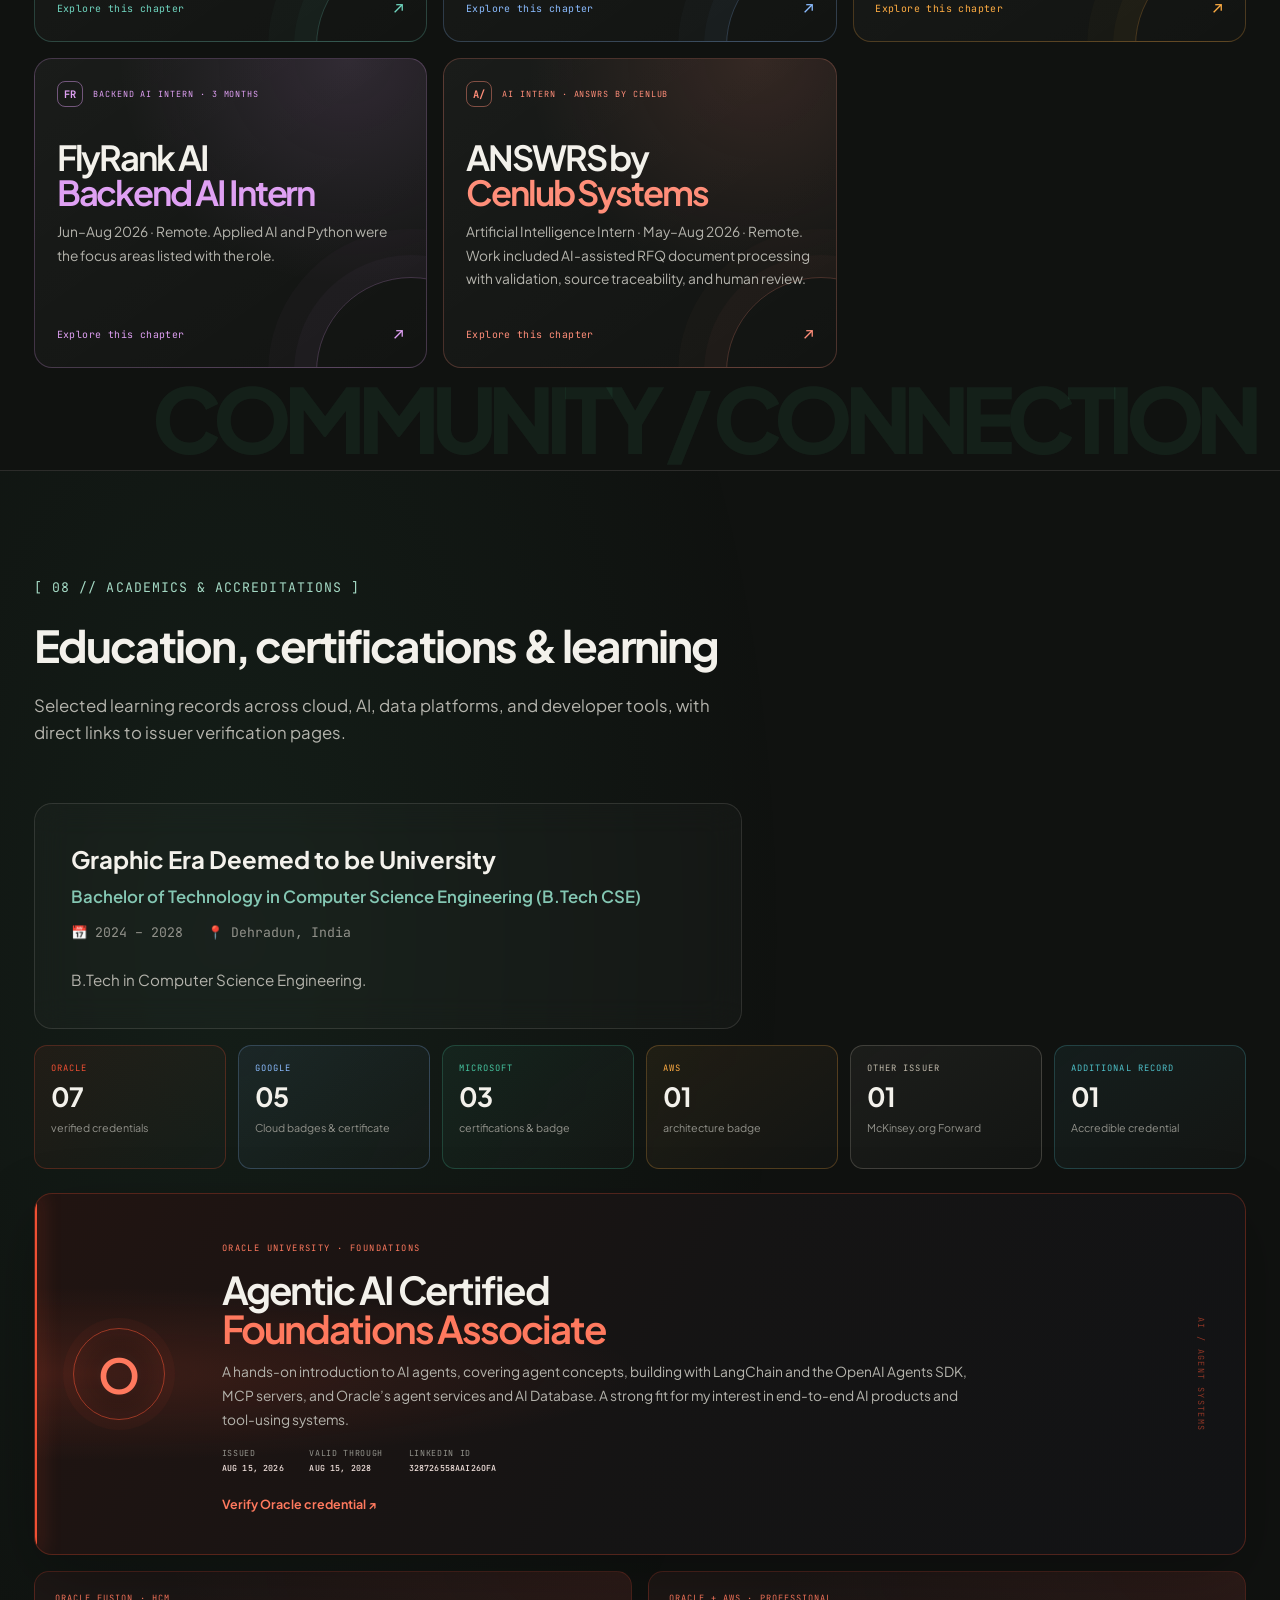
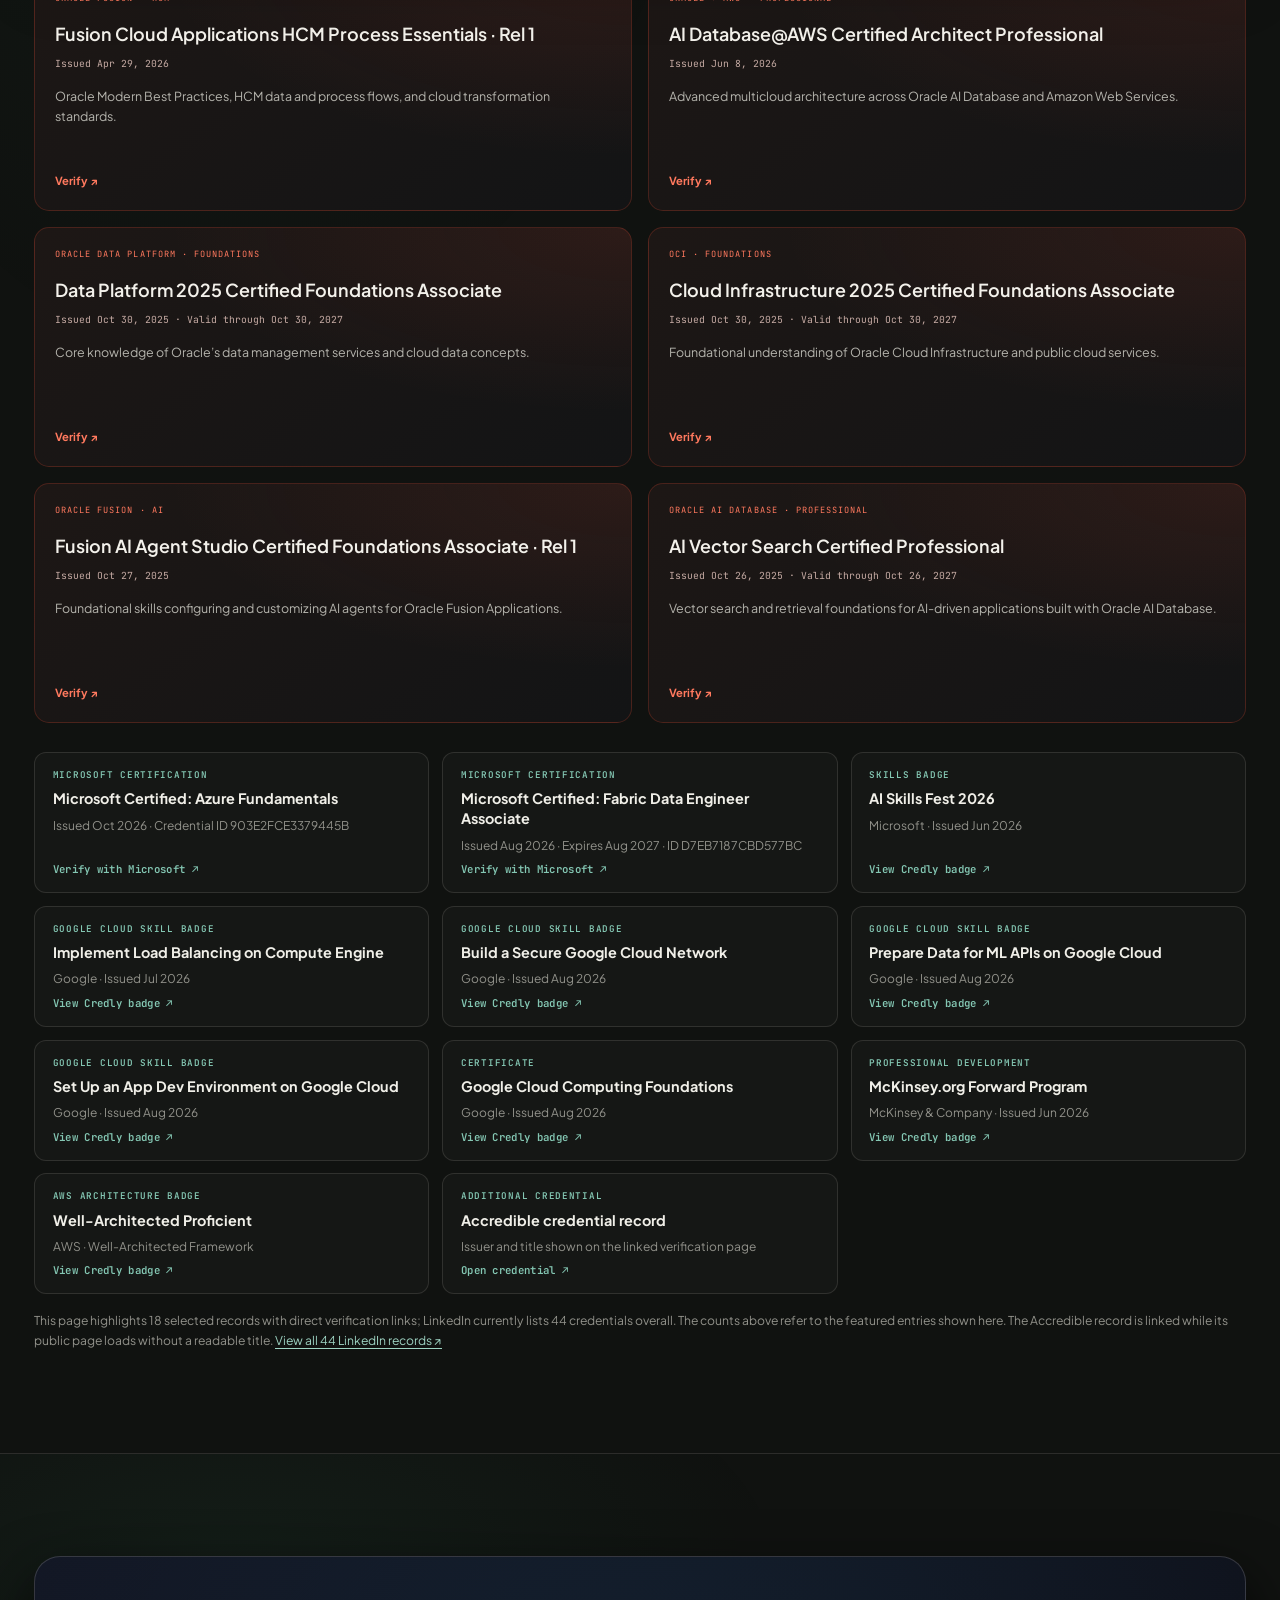
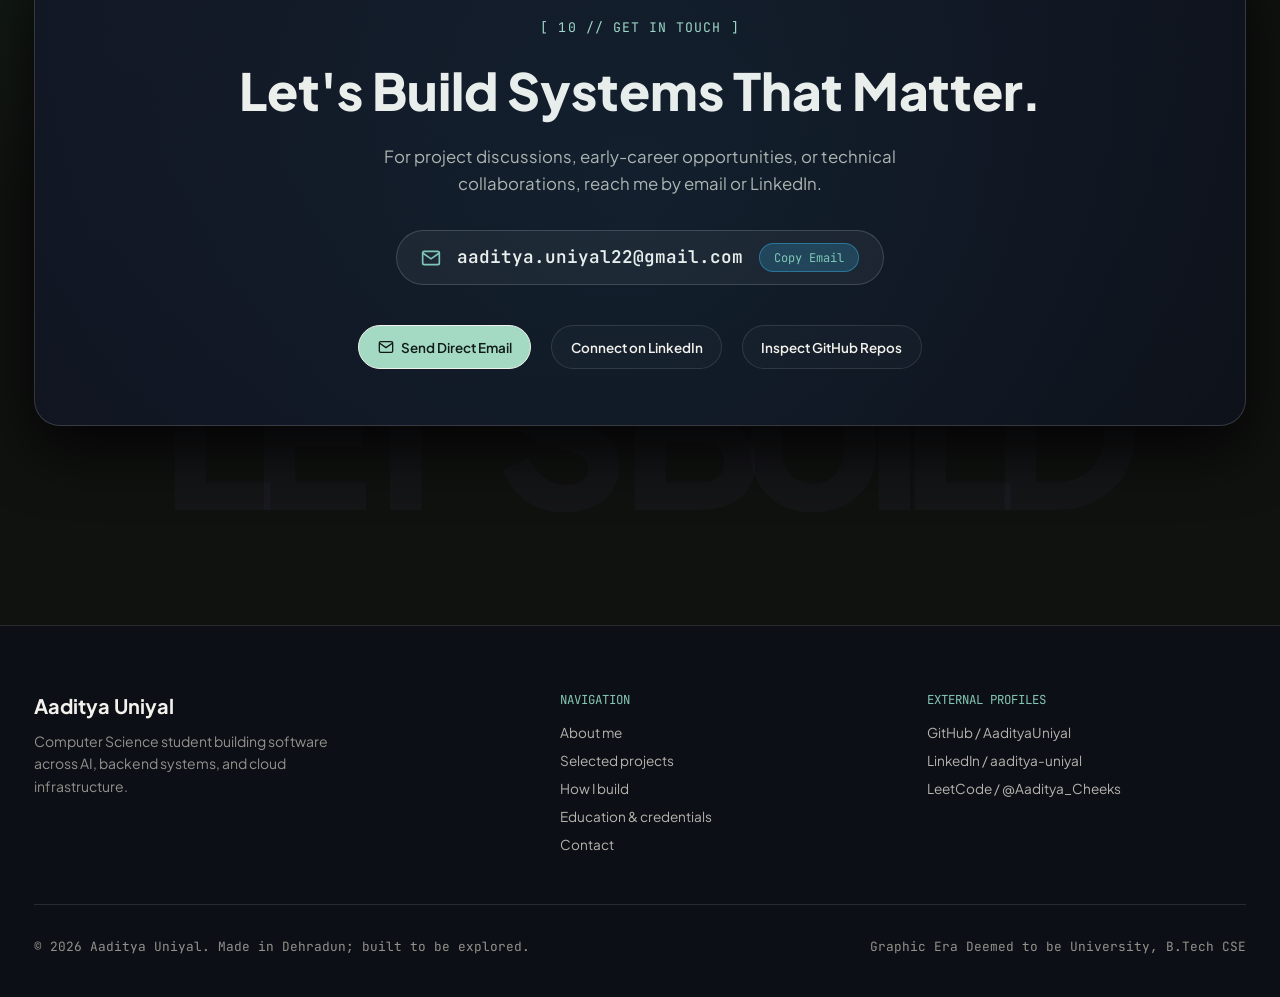
==== commit ba73138b: "Frame AI and cloud interest through practical projects" ====
--- a/index.html
+++ b/index.html
@@ -121,8 +121,14 @@
             </div>
 
             <p class="hero-bio">
-              I’m <strong>Aaditya Uniyal</strong>, a Computer Science student at Graphic Era University. As the <strong>Campus Organizer (Lead) for GDG on Campus Graphic Era</strong>, I’m building the campus space I wanted: people learning by making things together. Alongside that community work, I build end-to-end products—from a real user workflow through the interface, AI, APIs, data, and cloud infrastructure.
+              I’m <strong>Aaditya Uniyal</strong>, a Computer Science student at Graphic Era University. As the <strong>Campus Organizer (Lead) for GDG on Campus Graphic Era</strong>, I bring students together to learn by building. I also take products end to end—from the user problem through the interface, AI, APIs, data, and cloud infrastructure.
             </p>
+
+            <div class="hero-focus-note">
+              <span class="hero-focus-index">WHAT I’M HERE TO BUILD</span>
+              <p>I’m especially interested in <strong>applied AI and cloud engineering</strong>. My credential trail spans Oracle Agentic AI and OCI, Google Cloud, Microsoft Azure/Fabric, and AWS Well-Architected; I apply that learning to practical problems in accessibility, wellness, document review, operations, and cloud systems.</p>
+              <a href="#education">Explore my verified credentials <span aria-hidden="true">↗</span></a>
+            </div>
 
             <div class="hero-build-loop" aria-label="How I work: bring people together, shape a product, engineer the whole system">
               <div><small>01 / GATHER</small><strong>People & ideas</strong></div><span aria-hidden="true">↗</span>
@@ -269,7 +275,7 @@
           <div class="section-header" style="margin-bottom: 0;">
             <div class="section-indicator">[ 03 // CORE ARSENAL ]</div>
             <h2 class="section-title">Selected Engineering Projects</h2>
-            <p class="section-desc">Five projects, each built around a concrete workflow: verify accessibility, support healthier routines, audit documents, operate quick-commerce, and learn cloud systems by building one.</p>
+            <p class="section-desc">I’m interested in AI and cloud because of what they let people do. These projects take that learning into practical workflows—from helping engineers find accessibility barriers to making document evidence reviewable and cloud systems easier to understand.</p>
           </div>
 
           <!-- Category Filter Bar -->
@@ -314,6 +320,7 @@
               </p>
 
               <div class="project-proof-line">Flow: target URL → keyboard traversal → behavioral checks → proposed patch and evidence report</div>
+              <p class="project-audience"><span>BUILT TO HELP</span> Engineers catch barriers that appear during real keyboard and assistive-technology use.</p>
 
               <div class="project-tags">
                 <span class="tech-tag">Next.js</span>
@@ -369,6 +376,7 @@
               </p>
 
               <div class="project-proof-line">Product scope: 30+ dashboard views · 39 API routers · meal vision and coaching workflows</div>
+              <p class="project-audience"><span>BUILT TO HELP</span> People connect meal logging, training, and progress in one wellness routine.</p>
 
               <div class="project-tags">
                 <span class="tech-tag">Python</span>
@@ -424,6 +432,7 @@
               </p>
 
               <div class="project-proof-line">Design choice: keep arithmetic deterministic and preserve where each extracted value came from</div>
+              <p class="project-audience"><span>BUILT TO HELP</span> Reviewers inspect document findings, check calculations, and trace evidence to its source.</p>
 
               <div class="project-tags">
                 <span class="tech-tag">FastAPI</span>
@@ -480,6 +489,7 @@
               </p>
 
               <div class="project-proof-line">Algorithms: XGBoost / Prophet forecasting · simulated annealing · 2-Opt · Clarke–Wright batching</div>
+              <p class="project-audience"><span>BUILT TO HELP</span> Operators reason across demand, store layout, picking, dispatch, and inventory.</p>
 
             <div class="project-metrics-chip" style="background: rgba(249, 115, 22, 0.08); border-color: rgba(249, 115, 22, 0.25); color: #fb923c;">
                 <svg width="14" height="14" viewBox="0 0 24 24" fill="none" stroke="currentColor" stroke-width="2"><polyline points="22 12 18 12 15 21 9 3 6 12 2 12"></polyline></svg>
@@ -542,6 +552,7 @@
               </p>
 
               <div class="project-proof-line">Architecture: IAM · EC2 · S3 · Lambda · VPC · metrics, with local and container launch paths</div>
+              <p class="project-audience"><span>BUILT TO HELP</span> Developers explore cloud service boundaries and event flows in a local lab.</p>
 
               <div class="project-metrics-chip" style="background: rgba(14, 165, 233, 0.08); border-color: rgba(14, 165, 233, 0.25); color: #38bdf8;">
                 <svg width="14" height="14" viewBox="0 0 24 24" fill="none" stroke="currentColor" stroke-width="2"><polyline points="22 12 18 12 15 21 9 3 6 12 2 12"></polyline></svg>
--- a/assets/css/experience.css
+++ b/assets/css/experience.css
@@ -72,6 +72,10 @@
 .hero-title { max-width:850px; font-size:clamp(3.2rem,5.9vw,5.8rem); line-height:.94; letter-spacing:-.075em; }
 .hero-title .text-gradient { background-image:linear-gradient(100deg,#fff5d9 2%,#91e0bd 36%,#67d9de 70%,#b29bff 100%); }
 .hero-bio { max-width:680px; font-size:clamp(.98rem,1.16vw,1.1rem); line-height:1.75; }
+.hero-focus-note { display:grid; gap:.45rem; max-width:660px; margin:-.8rem 0 1.25rem; padding:.85rem 1rem .9rem; border-left:2px solid var(--scene-accent,#4fcf92); background:linear-gradient(100deg,color-mix(in srgb,var(--scene-accent,#4fcf92) 9%,transparent),rgba(255,255,255,.015) 70%,transparent); }
+.hero-focus-index { color:var(--scene-accent,#4fcf92); font:.49rem var(--font-mono); letter-spacing:.14em; }
+.hero-focus-note p { margin:0; color:var(--text-secondary); font-size:.78rem; line-height:1.65; }.hero-focus-note p strong { color:var(--text-primary); font-weight:650; }
+.hero-focus-note>a { width:max-content; color:var(--scene-accent,#4fcf92); font:.58rem var(--font-mono); text-decoration:none; text-underline-offset:4px; }.hero-focus-note>a:hover { text-decoration:underline; }
 .hero-roles { color:#a4d9c4; font-size:.68rem; letter-spacing:.09em; }
 .intro-center h2 { gap:.17em; font-size:clamp(2.8rem,10vw,9rem); }
 .intro-eyebrow { max-width:90vw; font-size:clamp(.45rem,.8vw,.62rem); letter-spacing:.15em; }
@@ -85,6 +89,8 @@
 .portrait-frame::before { content:""; position:absolute; z-index:3; inset:-5px; border:1px solid rgba(191,255,221,.27); border-radius:inherit; transform:translate(8px,8px); pointer-events:none; transition:transform .5s cubic-bezier(.2,.7,.2,1),border-color .4s; }.portrait-frame:hover::before { transform:translate(13px,13px); border-color:rgba(191,255,221,.58); }
 .hero-meta-pill { border-color:rgba(111,232,173,.4); color:#a7edc4; background:rgba(57,174,110,.1); text-transform:uppercase; letter-spacing:.04em; }
 .hero-leadership { max-width:min(100%,610px); border-radius:4px 16px 16px 4px; border-left:3px solid #59ca8a; }
+.project-audience { display:grid; grid-template-columns:90px 1fr; align-items:start; gap:.4rem; margin:.75rem 0 0; padding:.7rem .75rem; border:1px solid rgba(255,255,255,.075); border-radius:8px; background:linear-gradient(100deg,rgba(255,255,255,.035),transparent); color:var(--text-secondary); font-size:.72rem; line-height:1.55; }
+.project-audience span { padding-top:.1rem; color:var(--project-accent,#9ed4c3); font:.49rem var(--font-mono); letter-spacing:.08em; }
 @keyframes sculptureFloat { to { transform:translate3d(0,-13px,28px) rotate(-1.5deg) scale(1.015); } }
 html[data-theme="signal"] { --world-bg:#090712; --world-ink:#f7efff; --world-accent:#ff63d8; --text-primary:#fbf5ff; --text-secondary:#c2b6d0; --text-muted:#9286a0; --border-subtle:rgba(233,192,255,.16); --accent-cyan:#70f0e0; --accent-emerald:#ff63d8; }
 html[data-theme="signal"] body { background-image:radial-gradient(ellipse at 18% 7%,rgba(255,60,181,.18),transparent 32%),radial-gradient(ellipse at 87% 18%,rgba(65,218,229,.12),transparent 30%),linear-gradient(135deg,transparent 46%,rgba(255,255,255,.018) 46.1% 46.4%,transparent 46.5%); }
@@ -102,7 +108,7 @@
 html[data-theme="signal"] .intro-sequence { background:radial-gradient(ellipse at 50% 50%,#20102a,#080710 70%); }
 @keyframes signalFlow { to { background-position:220% center; } }
 @media (max-width:1024px) { .hero-sculpture-scene { width:min(140%,650px); }.hero-build-loop { max-width:100%; }.hero-build-loop strong { white-space:normal; } }
-@media (max-width:760px) { .hero-title { font-size:clamp(2.75rem,10.8vw,4.8rem); }.hero-build-loop { gap:.4rem; }.hero-build-loop small { font-size:.46rem; }.hero-build-loop strong { font-size:.62rem; }.hero-sculpture-scene { width:min(138vw,590px); top:49%; }.hero-sculpture { opacity:.78; } }
+@media (max-width:760px) { .hero-title { font-size:clamp(2.75rem,10.8vw,4.8rem); }.hero-build-loop { gap:.4rem; }.hero-build-loop small { font-size:.46rem; }.hero-build-loop strong { font-size:.62rem; }.hero-sculpture-scene { width:min(138vw,590px); top:49%; }.hero-sculpture { opacity:.78; }.hero-focus-note { margin-top:-.3rem; }.project-audience { grid-template-columns:1fr; gap:.25rem; } }
 @media (max-width:440px) { .hero-build-loop { align-items:flex-start; flex-direction:column; gap:.6rem; }.hero-build-loop>span { display:none; }.hero-build-loop div { display:flex; align-items:baseline; gap:.6rem; }.hero-build-loop div strong { white-space:nowrap; }.hero-sculpture-scene { width:145vw; top:53%; } }
 @media (prefers-reduced-motion:reduce) { .hero-sculpture { animation:none; } }
 .world-hud { position:fixed; z-index:1100; left:clamp(1rem,2.5vw,2.5rem); bottom:1.35rem; display:grid; gap:.65rem; pointer-events:none; }
